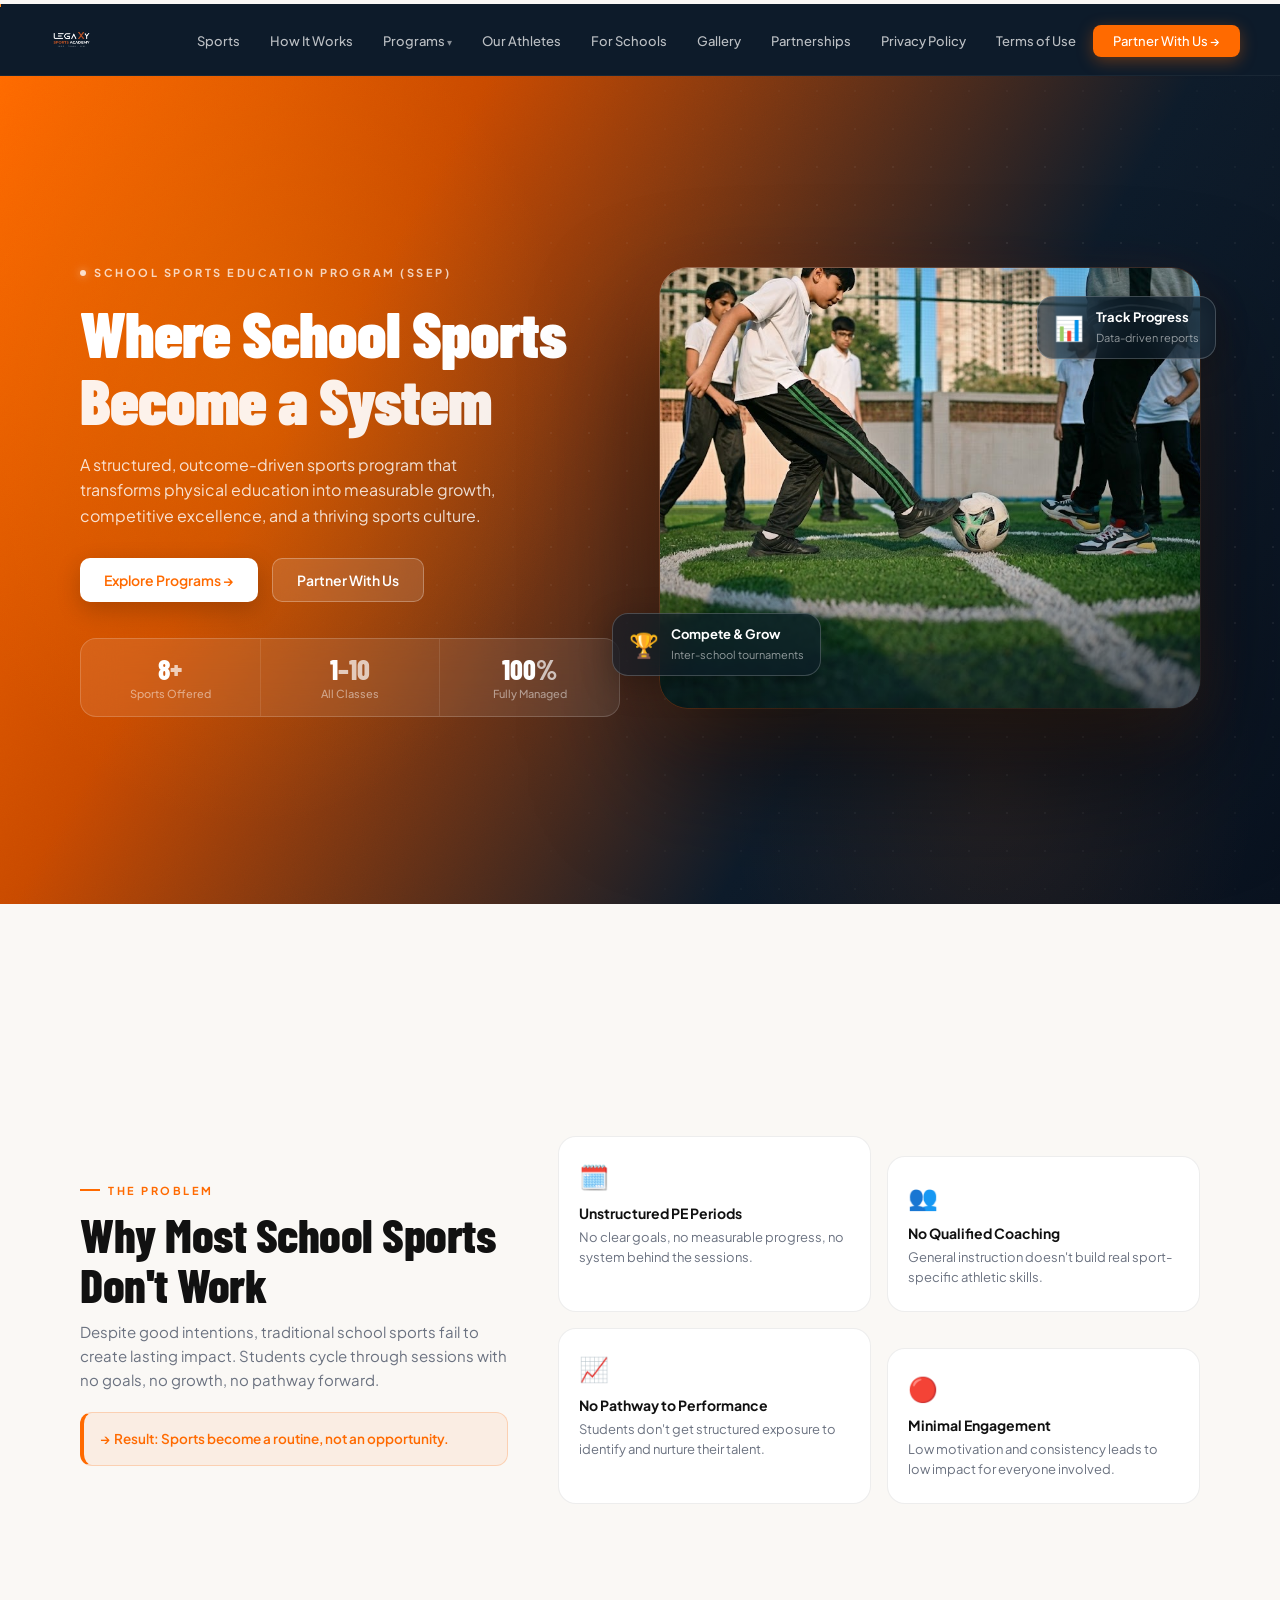
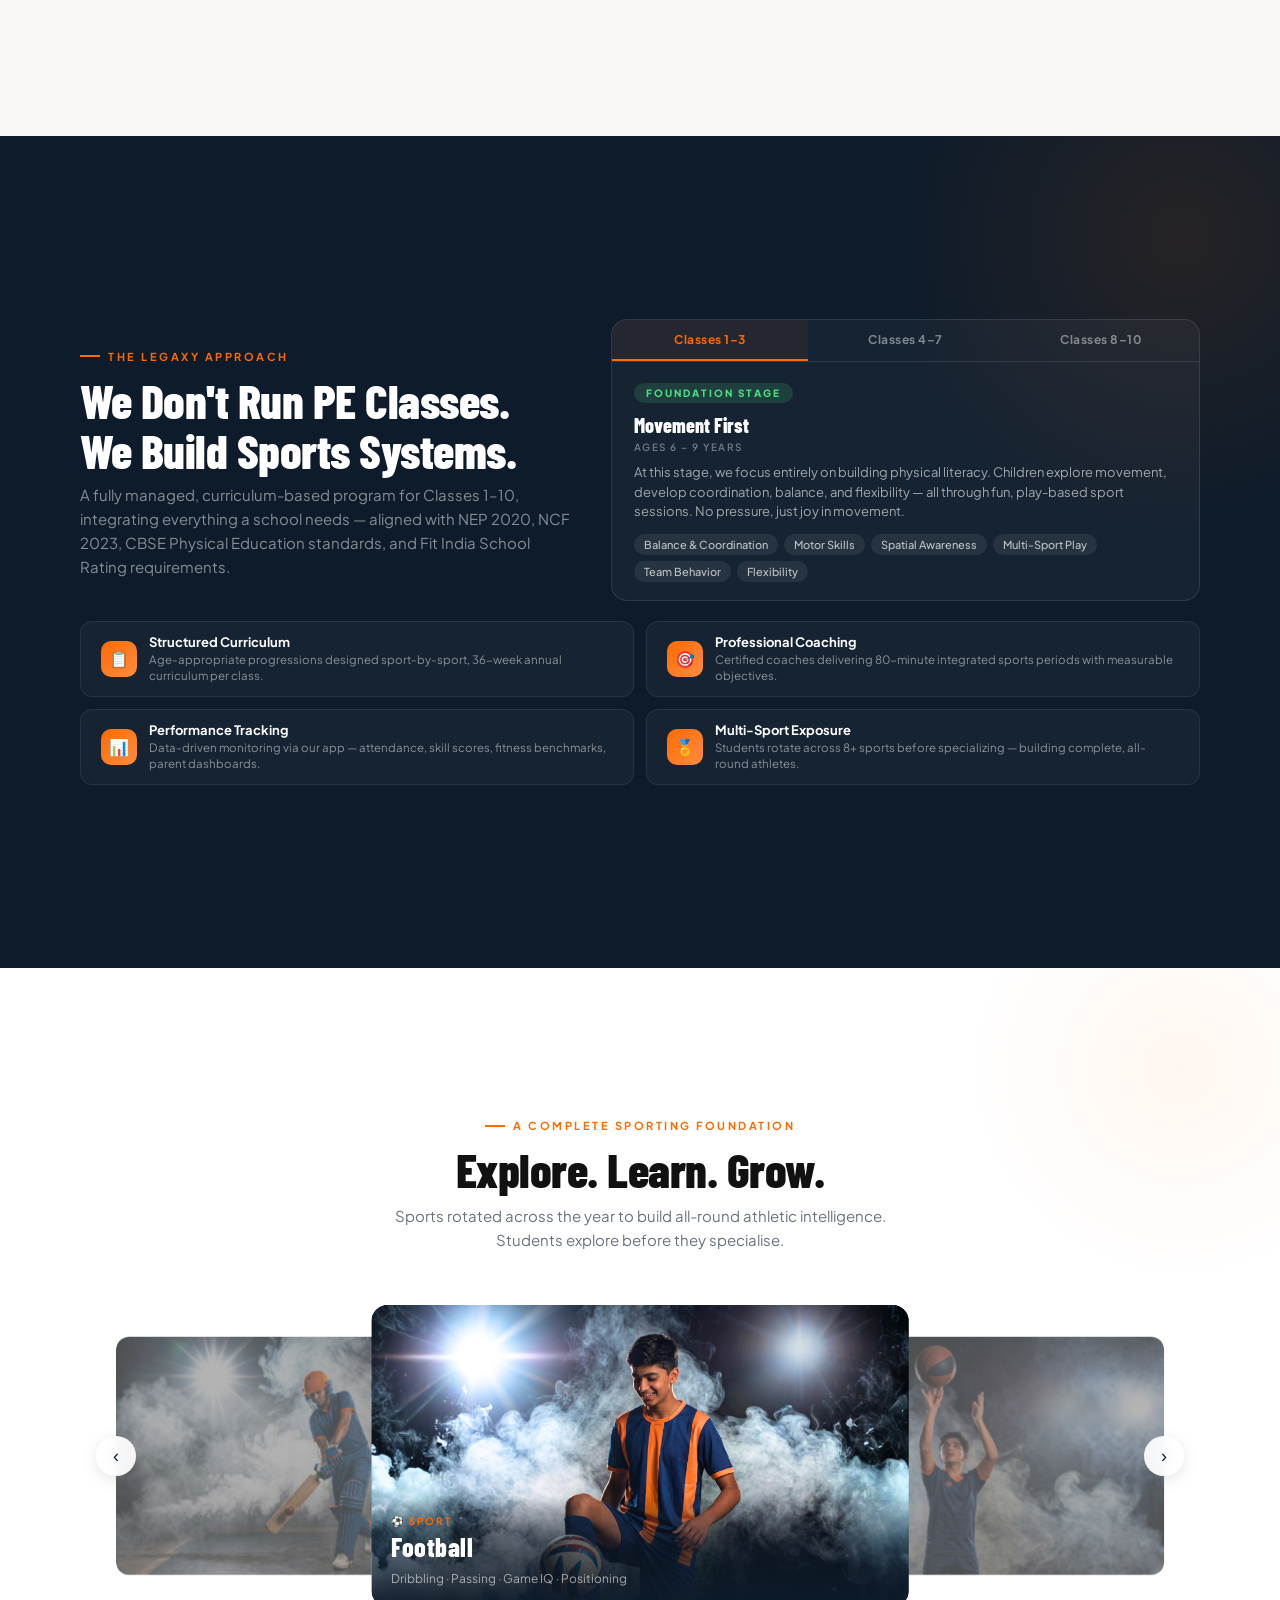
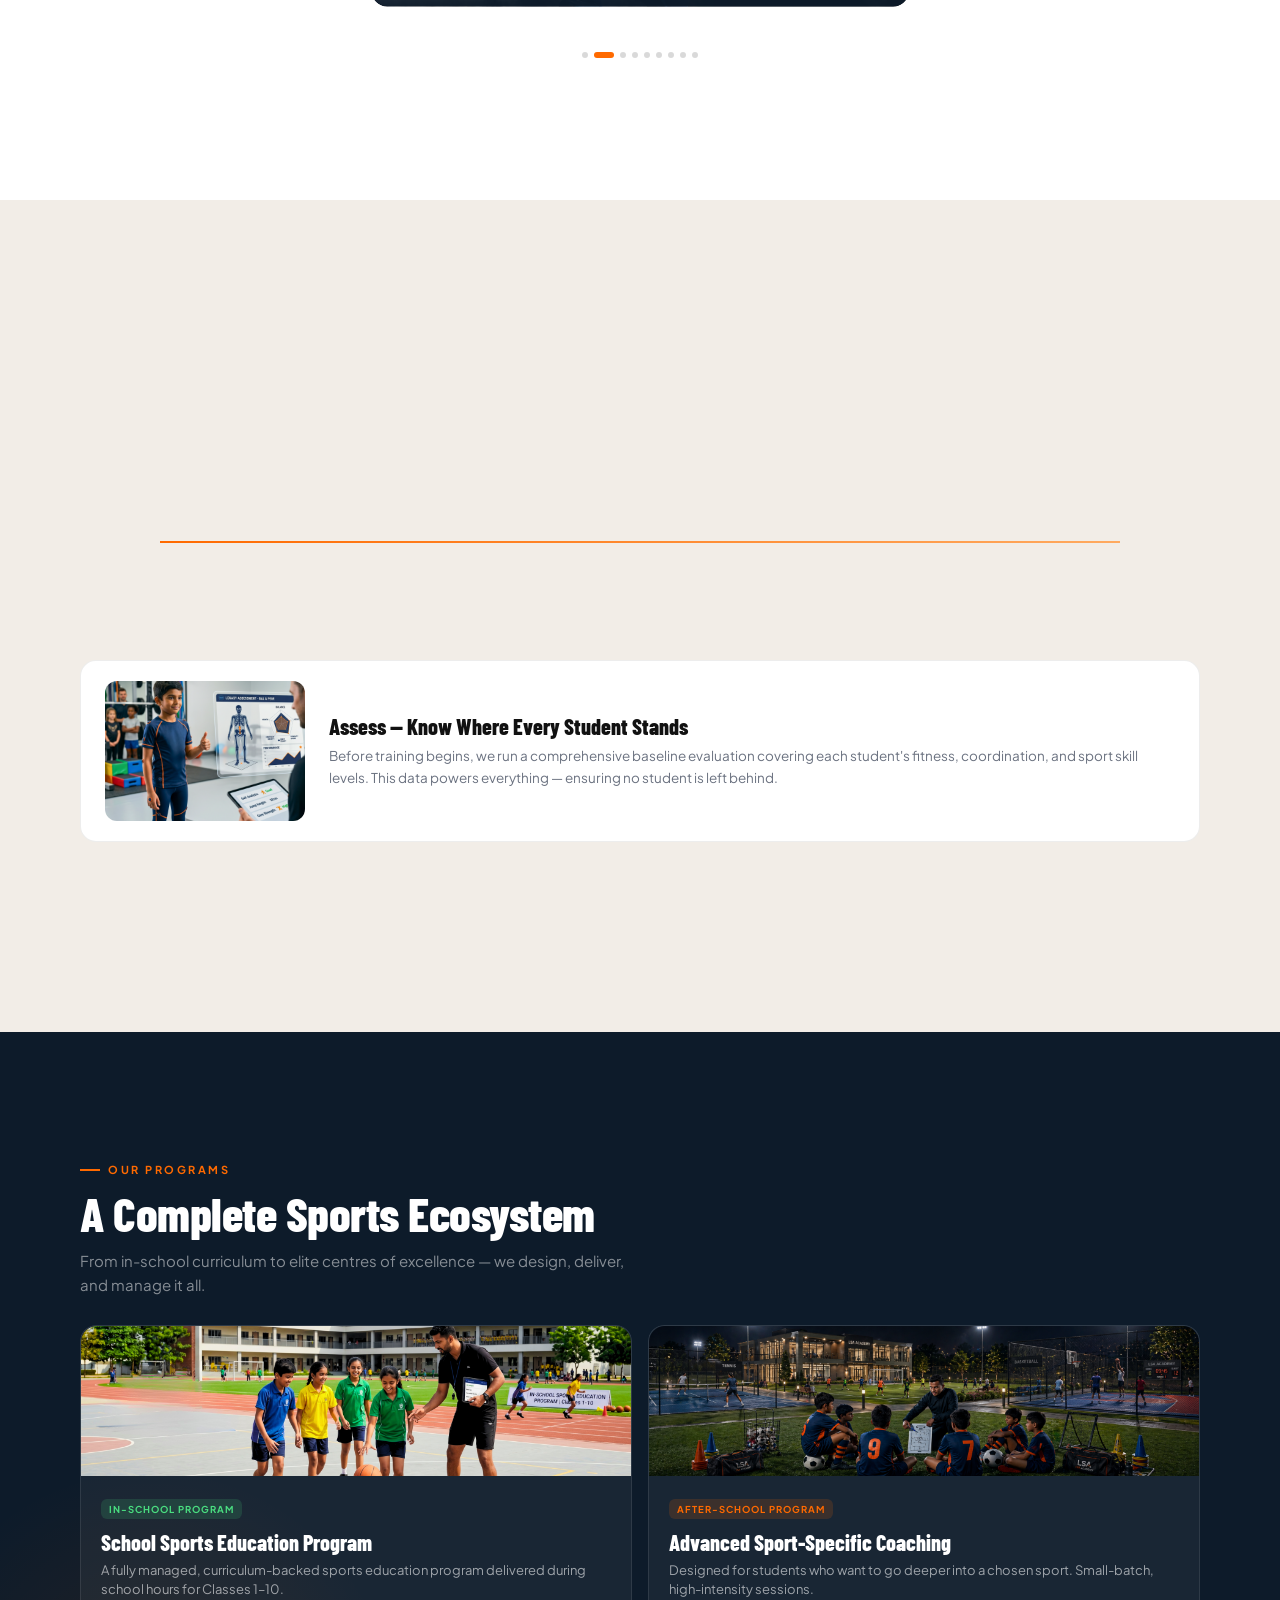
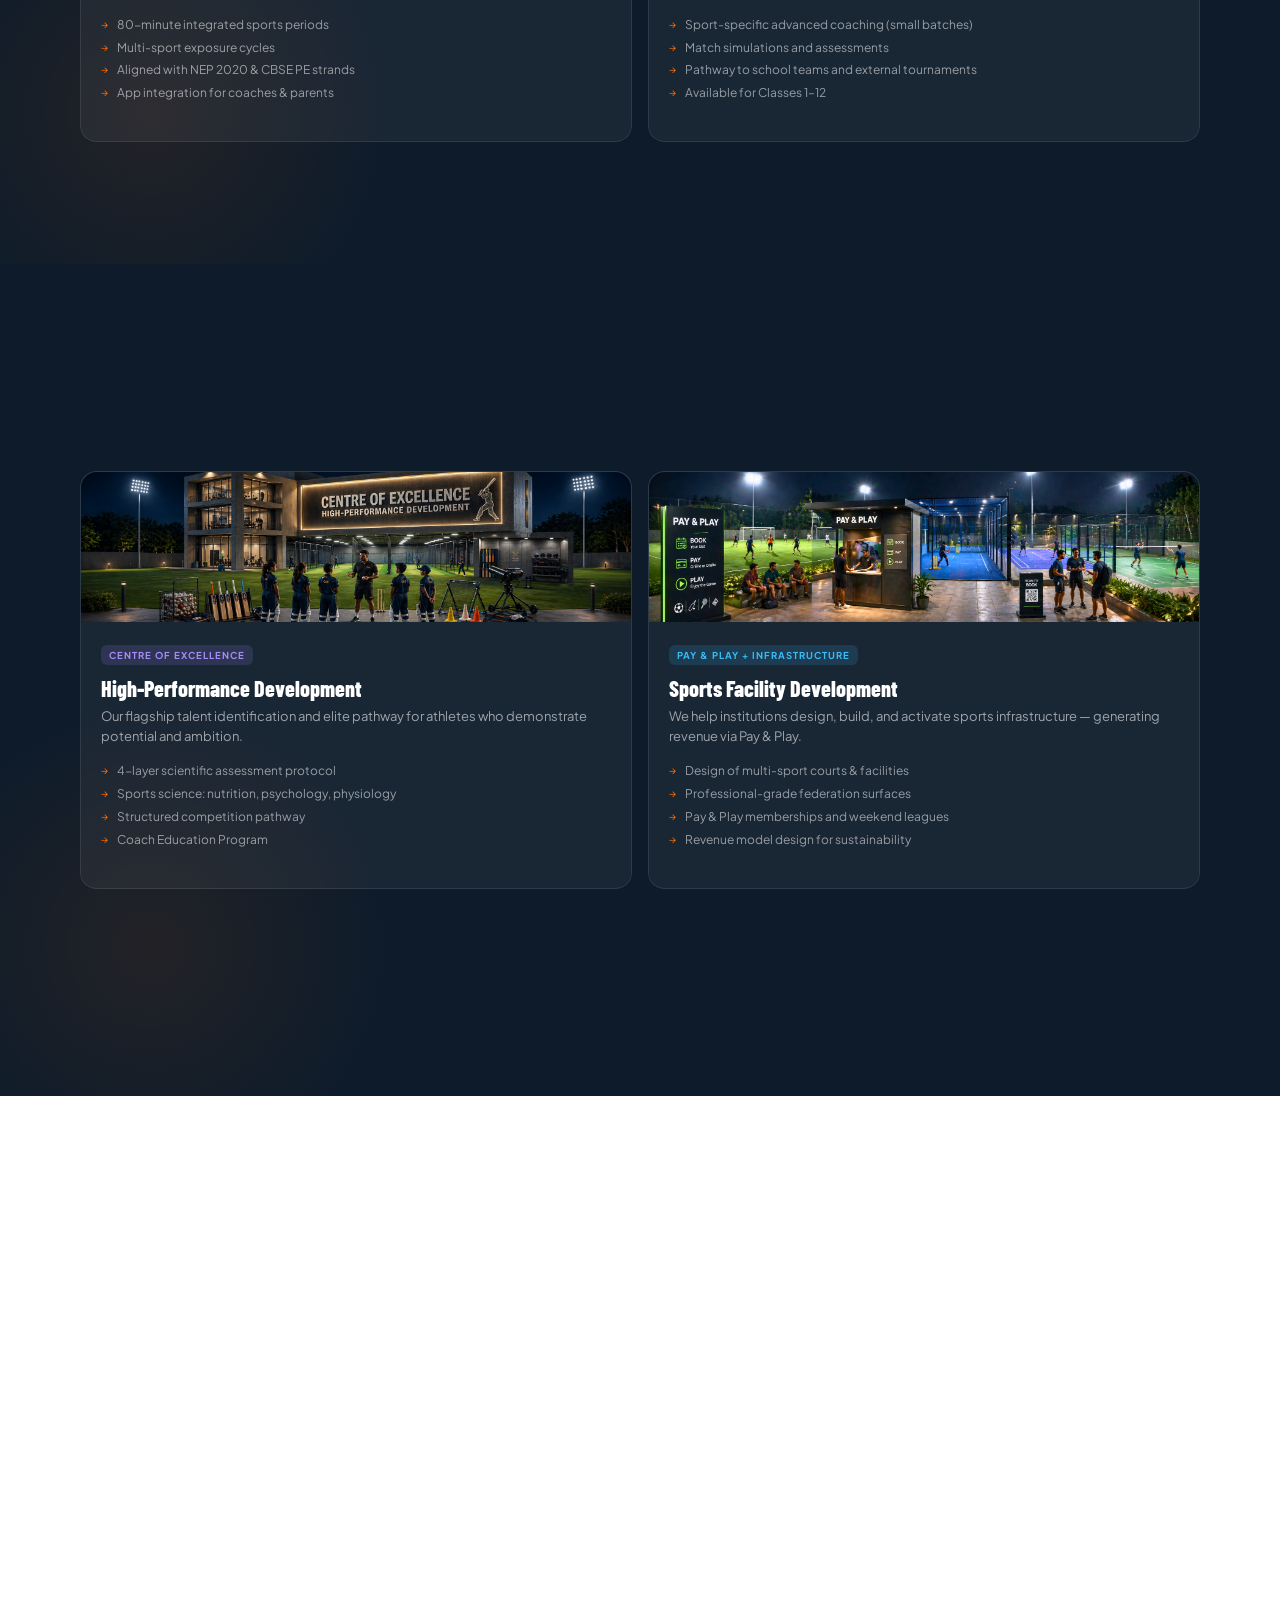
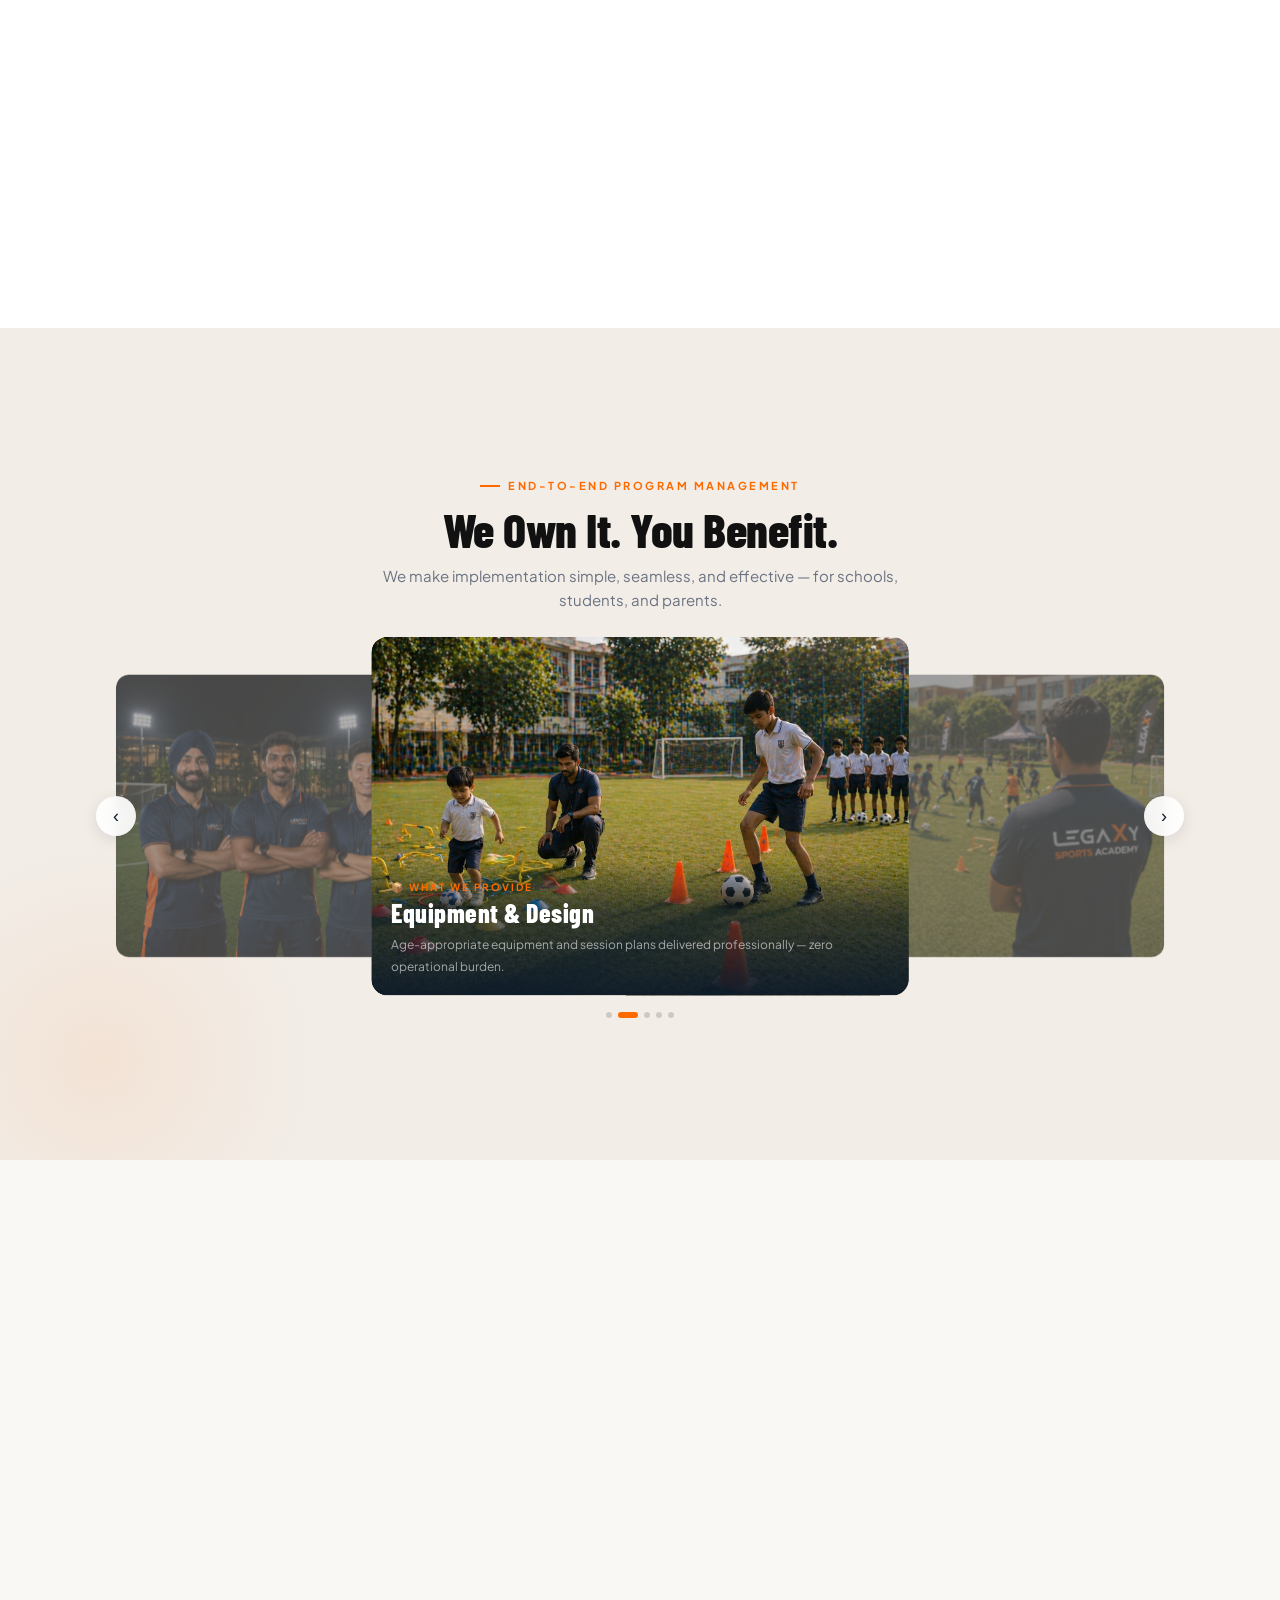
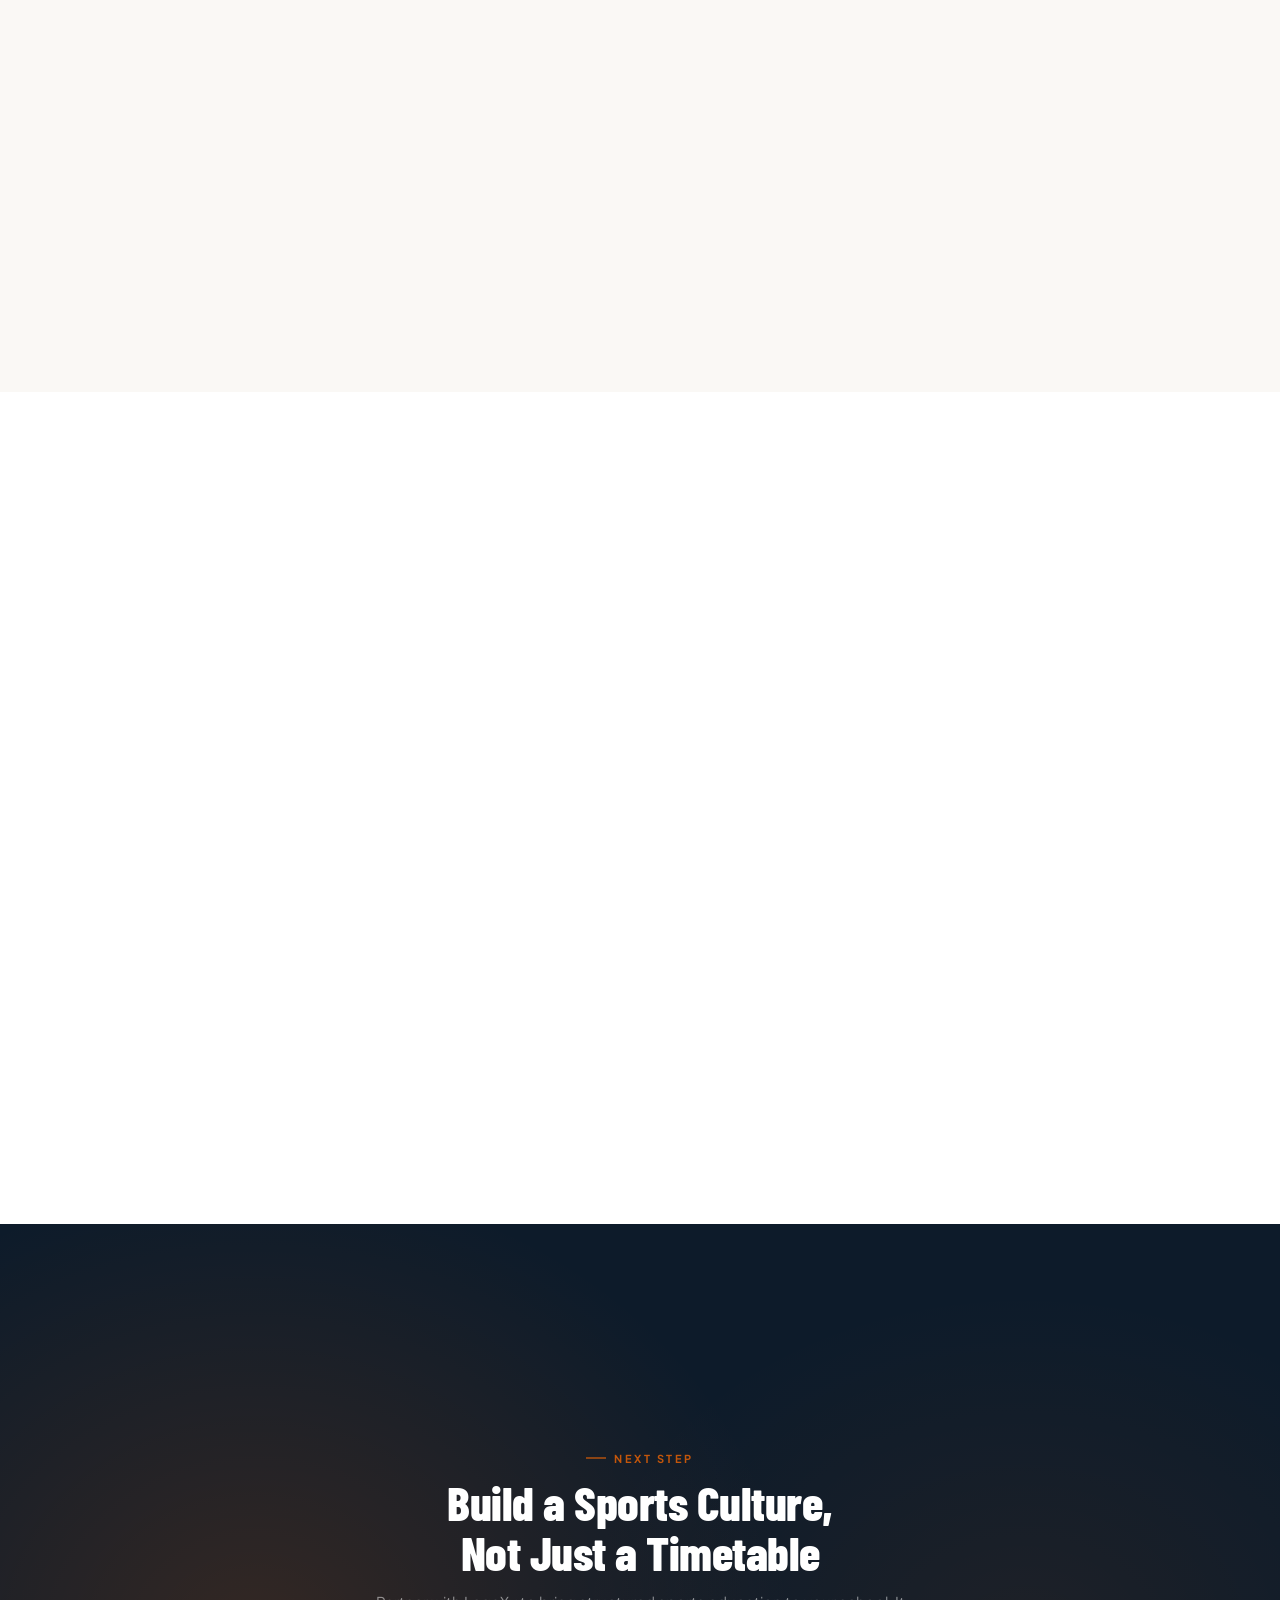
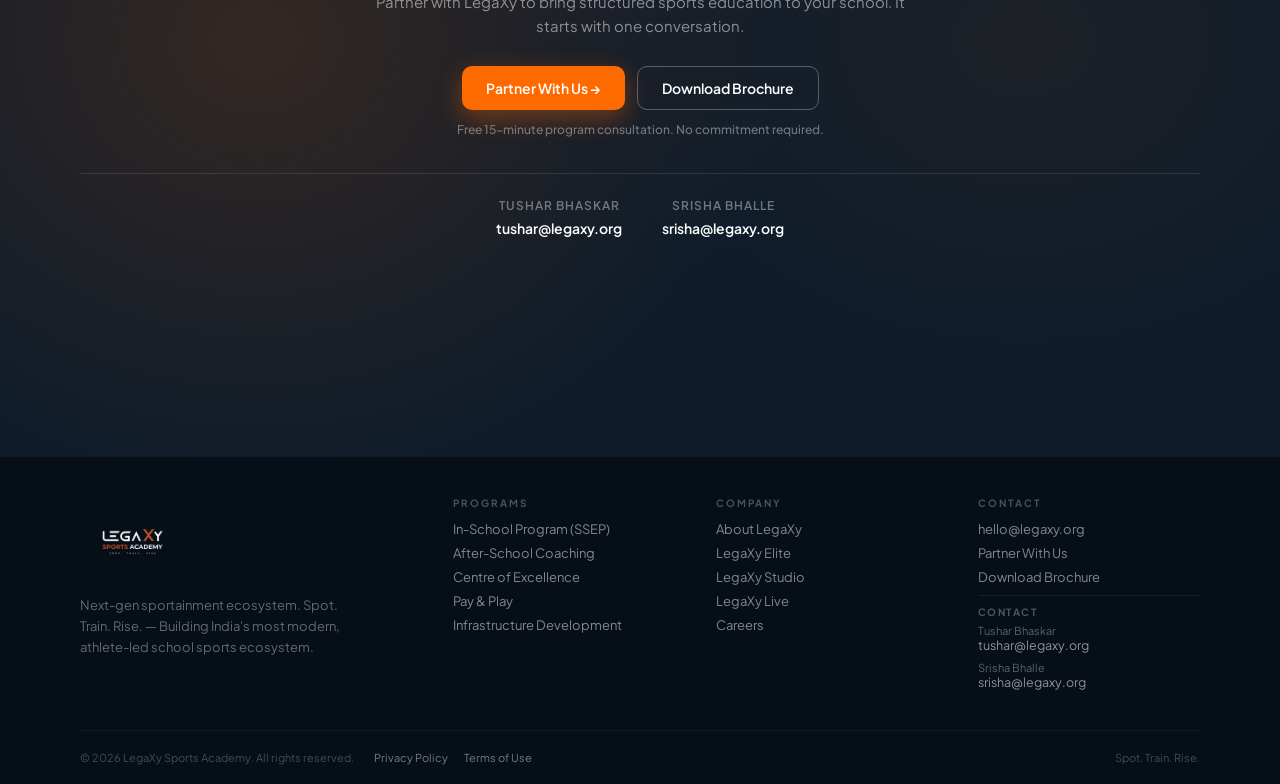
==== index.html @ eb46adaa "Add Privacy Policy and Terms of Use to navigation" ====
<!DOCTYPE html>
<html lang="en">
<head>
<meta charset="UTF-8">
<meta name="viewport" content="width=device-width, initial-scale=1.0">
<title>LegaXy Sports Academy — Spot. Train. Rise.</title>
<link rel="preconnect" href="https://fonts.googleapis.com">
<link href="https://fonts.googleapis.com/css2?family=Barlow+Condensed:wght@600;700;800;900&family=Plus+Jakarta+Sans:wght@300;400;500;600;700&display=swap" rel="stylesheet">
<style>
:root {
--orange:#ff6a00; --navy:#0d1b2a; --cream:#faf8f5; --warm:#f2ede7;
--text:#111; --muted:#6b7280; --border:rgba(0,0,0,0.07);
--fd:'Barlow Condensed',sans-serif; --fb:'Plus Jakarta Sans',sans-serif;
}
*,*::before,*::after{margin:0;padding:0;box-sizing:border-box;}

/* ══════════ GLOBAL SCROLL SNAP FIX ══════════ */
html {
    scroll-behavior: smooth;
    scroll-snap-type: y mandatory; 
    scroll-padding-top: 72px;
}
body {
    font-family: var(--fb);
    background: var(--cream);
    color: var(--text);
    overflow-x: hidden;
    padding-top: 72px;
}

/* Forces ALL sections to perfectly fit inside one viewport screen */
.snap {
    scroll-snap-align: start;
    scroll-snap-stop: always;
    height: calc(100vh - 68px); 
    min-height: 600px;
    padding: 0 !important;
    display: flex;
    flex-direction: column;
    justify-content: center;
    overflow: hidden;
    position: relative;
}

/* ── SCROLL BAR ── */
#scrollBar{position:fixed;top:0;left:0;height:3px;width:0%;background:linear-gradient(90deg,var(--orange),#ffb347);z-index:9999;pointer-events:none;}

/* ══════════ NAVBAR ══════════ */
.navbar{position:fixed;top:0;left:0;right:0;z-index:1000;height:72px;padding:0 40px;display:flex;align-items:center;background:var(--navy);border-bottom:1px solid rgba(255,255,255,0.05);transition:box-shadow 0.4s;}
.navbar.scrolled{box-shadow: 0 4px 20px rgba(0,0,0,0.4);}
.nav-inner{max-width:1200px;margin:0 auto;width:100%;display:flex;align-items:center;justify-content:space-between;}
.nav-logo{text-decoration:none;display:flex;align-items:center;}
.nav-logo img{height:54px;width:auto;object-fit:contain;display:block;}
.nav-links{display:flex;align-items:center;gap:4px;list-style:none;}
.nav-links a{color:rgba(255,255,255,0.72);text-decoration:none;font-size:13px;font-weight:500;padding:7px 13px;border-radius:8px;transition:all 0.2s;}
.nav-links a:hover{color:white;background:rgba(255,255,255,0.09);}
.nav-links .nav-cta{background:var(--orange);color:white!important;padding:8px 20px!important;box-shadow:0 4px 16px rgba(255,106,0,0.35);}
.nav-links .nav-cta:hover{background:#ff7d1a;transform:translateY(-1px);}

/* App Drawer Menu Button */
.menu-toggle { display: none; background: none; border: none; color: white; font-size: 28px; cursor: pointer; padding: 5px; }

/* Mobile Menu Overlay */
.mobile-menu { position: fixed; top: 0; right: -100%; width: 100%; height: 100vh; background: rgba(13,27,42,0.98); backdrop-filter: blur(10px); -webkit-backdrop-filter: blur(10px); z-index: 2000; display: flex; flex-direction: column; align-items: center; justify-content: center; transition: right 0.4s cubic-bezier(0.4, 0, 0.2, 1); }
.mobile-menu.open { right: 0; }
.menu-close { position: absolute; top: 20px; right: 24px; background: none; border: none; color: white; font-size: 32px; cursor: pointer; padding: 10px; }
.mobile-nav-links { list-style: none; text-align: center; display: flex; flex-direction: column; gap: 24px; }
.mobile-nav-links a { color: white; font-size: 22px; text-decoration: none; font-family: var(--fd); letter-spacing: 1.5px; text-transform: uppercase; transition: color 0.2s;}
.mobile-nav-links a:hover { color: var(--orange); }
.mobile-nav-links .nav-cta { color: var(--orange); font-weight: 800; margin-top: 10px; display: inline-block; }

/* ══════════ SHARED GLASS TEXTURE FOR BLUE SECTIONS ══════════ */
.glass-overlay {
    position: absolute;
    inset: 0;
    z-index: 1; /* Sets the texture right behind the container content */
    pointer-events: none;
    background-image: url('Texturelabs_Glass_154XL.jpg');
    background-size: cover;
    background-position: center;
    mix-blend-mode: overlay; /* Blends perfectly with dark navy and gradients */
    opacity: 0.35;
}

/* ══════════ HERO ══════════ */
.hero{background:linear-gradient(120deg,#ff6a00 0%,#c94a00 28%,#0d1b2a 68%,#08111e 100%);color:white;display:flex;align-items:center;position:relative;overflow:hidden;}

/* Original Noise Filter */
.hero::before{content:'';position:absolute;inset:0;z-index:0;pointer-events:none;background-image:url("data:image/svg+xml,%3Csvg xmlns='http://www.w3.org/2000/svg' width='300' height='300'%3E%3Cfilter id='n'%3E%3CfeTurbulence type='fractalNoise' baseFrequency='0.9' numOctaves='4' stitchTiles='stitch'/%3E%3C/filter%3E%3Crect width='300' height='300' filter='url(%23n)' opacity='1'/%3E%3C/svg%3E");opacity:0.055;mix-blend-mode:overlay;}

.hero-orb1{position:absolute;top:-15%;left:-8%;width:55%;height:110%;background:radial-gradient(ellipse,rgba(255,140,0,0.25) 0%,transparent 65%);z-index:0;pointer-events:none;}
.hero-orb2{position:absolute;bottom:-30%;right:0;width:45%;height:90%;background:radial-gradient(ellipse,rgba(255,106,0,0.1) 0%,transparent 65%);z-index:0;pointer-events:none;}
.hero-dots{position:absolute;inset:0;z-index:0;pointer-events:none;background-image:radial-gradient(rgba(255,255,255,0.13) 1px,transparent 1px);background-size:38px 38px;mask-image:radial-gradient(ellipse 70% 80% at 75% 50%,black 0%,transparent 80%);-webkit-mask-image:radial-gradient(ellipse 70% 80% at 75% 50%,black 0%,transparent 80%);}
.hero .container{position:relative;z-index:2;max-width:1200px;margin:0 auto;width:100%;padding:0 40px;display:flex;align-items:center;justify-content:space-between;gap:40px;}
.hero-left{flex:1;max-width:540px;}
.hero-eyebrow{display:inline-flex;align-items:center;gap:8px;font-size:11px;font-weight:700;letter-spacing:2.5px;text-transform:uppercase;color:rgba(255,255,255,0.75);margin-bottom:20px;}
.hero-eyebrow .dot{width:6px;height:6px;border-radius:50%;background:rgba(255,255,255,0.8);box-shadow:0 0 8px rgba(255,255,255,0.5);flex-shrink:0;}
.hero h1{font-family:var(--fd);font-size:clamp(44px,5vw,64px);font-weight:900;line-height:1.05;letter-spacing:-1px;margin-bottom:18px;}
.hero h1 em{color:rgba(255,255,255,0.92);font-style:normal;display:block;}
.hero-sub{font-size:16px;color:rgba(255,255,255,0.82);line-height:1.6;max-width:460px;margin-bottom:30px;}
.hero-buttons{display:flex;gap:14px;flex-wrap:wrap;margin-bottom:36px;}
.btn{display:inline-flex;align-items:center;gap:8px;padding:12px 24px;border-radius:10px;font-size:14px;font-weight:600;cursor:pointer;border:none;transition:all 0.25s ease;text-decoration:none;font-family:var(--fb);position:relative;overflow:hidden;}
.btn::after{content:'';position:absolute;inset:0;background:linear-gradient(120deg,transparent,rgba(255,255,255,0.2),transparent);transform:translateX(-100%);transition:0.55s;}
.btn:hover::after{transform:translateX(100%);}
.btn-primary{background:white;color:var(--orange);box-shadow:0 8px 24px rgba(0,0,0,0.2);}
.btn-primary:hover{transform:translateY(-2px);box-shadow:0 14px 36px rgba(0,0,0,0.3);}
.btn-glass{background:rgba(255,255,255,0.12);color:white;border:1px solid rgba(255,255,255,0.28);backdrop-filter:blur(12px);}
.btn-glass:hover{background:rgba(255,255,255,0.2);transform:translateY(-2px);}
.btn-orange{background:var(--orange);color:white;box-shadow:0 8px 24px rgba(255,106,0,0.38);}
.btn-orange:hover{background:#ff7a1a;transform:translateY(-2px);box-shadow:0 14px 36px rgba(255,106,0,0.48);}
.btn-outline-w{background:transparent;color:white;border:1.5px solid rgba(255,255,255,0.28);}
.btn-outline-w:hover{background:rgba(255,255,255,0.09);transform:translateY(-2px);}
.hero-stats{display:flex;background:rgba(255,255,255,0.09);backdrop-filter:blur(18px);-webkit-backdrop-filter:blur(18px);border:1px solid rgba(255,255,255,0.18);border-radius:16px;overflow:hidden;}
.hero-stat{flex:1;padding:16px 18px;text-align:center;border-right:1px solid rgba(255,255,255,0.1);}
.hero-stat:last-child{border-right:none;}
.hero-stat-num{font-family:var(--fd);font-size:28px;font-weight:800;color:white;line-height:1;}
.hero-stat-num .acc{color:rgba(255,255,255,0.7);}
.hero-stat-label{font-size:11px;color:rgba(255,255,255,0.48);font-weight:500;margin-top:4px;}
.hero-right{flex:1;display:flex;justify-content:flex-end;position:relative;}
.hero-img-wrap{position:relative;width:100%;max-width:540px;}
.hero-img-wrap img{width:100%;height:440px;object-fit:cover;border-radius:28px;display:block;position:relative;z-index:1;box-shadow:0 60px 120px rgba(0,0,0,0.55),0 20px 60px rgba(255,106,0,0.15);}
.hero-img-wrap::before{content:'';position:absolute;inset:-1px;border-radius:29px;z-index:2;pointer-events:none;background:linear-gradient(140deg,rgba(255,255,255,0.28) 0%,rgba(255,106,0,0.15) 50%,rgba(255,255,255,0.05) 100%);-webkit-mask:linear-gradient(#fff 0 0) content-box,linear-gradient(#fff 0 0);-webkit-mask-composite:xor;mask-composite:exclude;padding:1px;}
.hero-img-glass{position:absolute;bottom:0;left:0;right:0;height:50%;z-index:2;border-radius:0 0 28px 28px;background:linear-gradient(to top,rgba(13,27,42,0.55) 0%,transparent 100%);pointer-events:none;}
.hero-badge{position:absolute;z-index:4;background:rgba(13,27,42,0.6);backdrop-filter:blur(20px);-webkit-backdrop-filter:blur(20px);border:1px solid rgba(255,255,255,0.2);border-radius:16px;padding:12px 16px;display:flex;align-items:center;gap:12px;box-shadow:0 8px 32px rgba(0,0,0,0.25);}
.hero-badge-1{bottom:32px;left:-48px;animation:hb1 4.5s ease-in-out infinite;}
.hero-badge-2{top:28px;right:-16px;animation:hb2 5s ease-in-out infinite;}
@keyframes hb1{0%,100%{transform:translateY(0)}50%{transform:translateY(-10px)}}
@keyframes hb2{0%,100%{transform:translateY(0)}50%{transform:translateY(10px)}}
.hb-icon{font-size:24px;}
.hb-text strong{display:block;color:white;font-size:13px;font-weight:700;}
.hb-text span{color:rgba(255,255,255,0.55);font-size:11px;}

/* ══════════ SHARED ══════════ */
.container{max-width:1200px;margin:0 auto;padding:0 40px;width:100%;position:relative;z-index:2;} /* Updated globally */
.section-tag{display:inline-flex;align-items:center;gap:8px;font-size:11px;font-weight:700;letter-spacing:2.5px;text-transform:uppercase;color:var(--orange);margin-bottom:12px;}
.tag-line{width:20px;height:2px;background:var(--orange);display:inline-block;}
.section-h2{font-family:var(--fd);font-size:clamp(32px,4vw,48px);font-weight:800;line-height:1.05;letter-spacing:-0.5px;margin-bottom:10px;}
.section-sub{font-size:15px;color:var(--muted);line-height:1.6;max-width:560px;}
.reveal{opacity:0;transform:translateY(20px);transition:opacity 0.7s ease,transform 0.7s ease;}
.reveal.visible{opacity:1;transform:translateY(0);}
.rd1{transition-delay:0.08s}.rd2{transition-delay:0.16s}.rd3{transition-delay:0.24s}.rd4{transition-delay:0.32s}

/* Mobile Visibility Utilities */
.hide-on-desktop { display: none !important; }
.hide-on-mobile { display: flex; }

/* ══════════ PROBLEM SECTION ══════════ */
.problem-section{background:var(--cream);}
.problem-layout{display:grid;grid-template-columns:1fr 1.5fr;gap:50px;align-items:center;}
.result-callout{display:flex;align-items:flex-start;gap:12px;padding:16px;background:rgba(255,106,0,0.07);border:1px solid rgba(255,106,0,0.22);border-left:4px solid var(--orange);border-radius:12px;margin-top:20px;}
.result-callout p{font-size:13.5px;color:var(--orange);font-weight:600;line-height:1.5;}
.problem-cards{display:grid;grid-template-columns:1fr 1fr;gap:16px;}
.p-card{background:white;border-radius:18px;padding:24px 20px;border:1px solid var(--border);transition:all 0.3s ease;position:relative;overflow:hidden;cursor:default;}
.p-card::before{content:'';position:absolute;top:0;left:0;right:0;height:3px;background:linear-gradient(90deg,var(--orange),#ffaa60);transform:scaleX(0);transform-origin:left;transition:transform 0.35s;}
.p-card:hover{transform:translateY(-5px);box-shadow:0 16px 40px rgba(0,0,0,0.08);border-color:transparent;}
.p-card:hover::before{transform:scaleX(1);}
.p-card.offset{margin-top:20px;}
.p-card-icon{font-size:24px;margin-bottom:12px;display:block;}
.p-card h4{font-size:14px;font-weight:700;color:var(--text);margin-bottom:6px;}
.p-card p{font-size:13px;color:var(--muted);line-height:1.5;}

/* ══════════ APPROACH CSS ══════════ */
.approach-section{background:var(--navy);}
.approach-section::before{content:'';position:absolute;top:-200px;right:-200px;width:600px;height:600px;background:radial-gradient(circle,rgba(255,106,0,0.1) 0%,transparent 70%);pointer-events:none; z-index:0;}
.approach-layout{display:grid;grid-template-columns:1fr 1.2fr;gap:40px;align-items:center;margin-top:0;}
.approach-features{display:grid;grid-template-columns:1fr 1fr;gap:12px;margin-top:20px;}
.a-feat{display:flex;align-items:center;gap:12px;padding:12px 20px;border-radius:12px;background:rgba(255,255,255,0.04);border:1px solid rgba(255,255,255,0.07);transition:all 0.3s;cursor:pointer;}
.a-feat:hover,.a-feat.active{background:rgba(255,255,255,0.09);border-color:rgba(255,106,0,0.3);transform:translateX(5px);}
.a-feat-icon{width:36px;height:36px;flex-shrink:0;background:linear-gradient(135deg,var(--orange),#ff8c42);border-radius:10px;display:flex;align-items:center;justify-content:center;font-size:16px;}
.a-feat-text h4{font-size:13px;font-weight:700;color:white;margin-bottom:2px;}
.a-feat-text p{font-size:11.5px;color:rgba(255,255,255,0.5);line-height:1.4;margin:0;}
.curriculum-panel{background:rgba(255,255,255,0.04);border:1px solid rgba(255,255,255,0.1);border-radius:16px;overflow:hidden;}
.curr-tabs{display:flex;border-bottom:1px solid rgba(255,255,255,0.1);}
.curr-tab{flex:1;padding:12px 8px;text-align:center;font-size:12px;font-weight:700;color:rgba(255,255,255,0.45);cursor:pointer;transition:all 0.25s;border-bottom:2px solid transparent;letter-spacing:0.5px;}
.curr-tab.active{color:var(--orange);border-bottom-color:var(--orange);background:rgba(255,106,0,0.06);}
.curr-tab:hover{color:white;}
.curr-content{padding:18px 22px;display:none;}
.curr-content.active{display:block;animation:fadeSlide 0.4s ease;}
.curr-badge{display:inline-block;font-size:10px;font-weight:800;letter-spacing:2px;text-transform:uppercase;padding:4px 12px;border-radius:100px;margin-bottom:10px;}
.foundation-badge{background:rgba(74,222,128,0.15);color:#4ade80;}
.development-badge{background:rgba(255,106,0,0.15);color:var(--orange);}
.performance-badge{background:rgba(167,139,250,0.15);color:#a78bfa;}
.curr-content h4{font-family:var(--fd);font-size:20px;font-weight:800;color:white;margin-bottom:4px;}
.curr-content .curr-classes{font-size:10px;color:rgba(255,255,255,0.4);font-weight:600;letter-spacing:1.5px;text-transform:uppercase;display:block;margin-bottom:10px;}
.curr-content p{font-size:13px;color:rgba(255,255,255,0.6);line-height:1.5;margin-bottom:12px;}
.curr-skills{display:flex;flex-wrap:wrap;gap:6px;}
.curr-skill{font-size:11px;padding:4px 10px;background:rgba(255,255,255,0.07);border-radius:100px;color:rgba(255,255,255,0.7);font-weight:500;}

/* ══════════ SPORTS COVERFLOW ══════════ */
.cf-section{background:white; position:relative; overflow:hidden; z-index:1;}
.cf-section::before{content:''; position:absolute; top:-150px; right:-150px; width:500px; height:500px; background:radial-gradient(circle, rgba(255,106,0,0.06) 0%, transparent 60%); z-index:-1; pointer-events:none;}
.cf-section.alt-bg::before{top:auto; bottom:-150px; left:-150px; right:auto; background:radial-gradient(circle, rgba(255,106,0,0.08) 0%, transparent 60%);}

.cf-section.alt-bg{background:var(--warm);}
.cf-header{text-align:center;margin-bottom:24px;}
.cf-header .section-tag{justify-content:center;}
.cf-header .section-sub{margin:0 auto;text-align:center;}
.cf-outer{position:relative;}
.cf-wrap{position:relative;width:100%;height:360px;overflow:hidden;}
.cf-track{position:relative;width:100%;height:100%;}

/* SPORTS & SCHOOLS CAROUSEL (Clipped Corners) */
.cf-item {
    position:absolute;top:50%;left:50%;width:48%;max-width:540px;
    box-shadow:0 20px 50px rgba(0,0,0,0.15);
    transition:transform 0.5s cubic-bezier(.4,0,.2,1),opacity 0.5s ease,filter 0.5s ease;
    cursor:pointer;will-change:transform; 
    border-radius: 16px !important; 
    overflow: hidden !important;
    -webkit-border-radius: 16px !important;
    -webkit-mask-image: -webkit-radial-gradient(white, black); 
    isolation: isolate;
    transform: translateZ(0); 
    clip-path: inset(0px round 16px); 
}
.cf-item img {
    width:100%;height:100%;object-fit:cover;display:block;
    transition:transform 0.5s ease;pointer-events:none; 
    border-radius: 16px !important;
}

.cf-item.is-active img{transform:scale(1.04);}
.cf-item:hover img{transform:scale(1.07);}
.cf-body{position:absolute;bottom:0;left:0;right:0;padding:20px;background:linear-gradient(to top,rgba(13,27,42,0.97) 0%,rgba(13,27,42,0.6) 60%,transparent 100%);transition:opacity 0.4s; border-radius:0 0 16px 16px;}
.cf-tag{font-size:10px;font-weight:700;letter-spacing:2px;text-transform:uppercase;color:var(--orange);display:block;margin-bottom:4px;}
.cf-title{font-family:var(--fd);font-size:26px;font-weight:800;color:white;letter-spacing:0.5px;display:block;margin-bottom:4px;}
.cf-sub{font-size:12px;color:rgba(255,255,255,0.6);line-height:1.4;}
.cf-item[data-pos="-2"]{transform:translate(-170%,-50%) scale(0.6);opacity:0;pointer-events:none;filter:brightness(0.4);}
.cf-item[data-pos="-1"]{transform:translate(-108%,-50%) scale(0.79);opacity:0.7;filter:brightness(0.58);z-index:5;}
.cf-item[data-pos="0"]{transform:translate(-50%,-50%) scale(1);opacity:1;filter:none;z-index:10;}
.cf-item[data-pos="1"]{transform:translate(8%,-50%) scale(0.79);opacity:0.7;filter:brightness(0.58);z-index:5;}
.cf-item[data-pos="2"]{transform:translate(70%,-50%) scale(0.6);opacity:0;pointer-events:none;filter:brightness(0.4);}
.cf-item[data-pos="-1"] .cf-body,.cf-item[data-pos="1"] .cf-body{opacity:0;}
.cf-item[data-pos="0"] .cf-body{opacity:1;}
.cf-nav{position:absolute;top:50%;transform:translateY(-50%);z-index:20;width:40px;height:40px;border-radius:50%;border:none;cursor:pointer;background:rgba(255,255,255,0.92);backdrop-filter:blur(10px);box-shadow:0 4px 16px rgba(0,0,0,0.1);font-size:18px;color:var(--navy);transition:all 0.25s;display:flex;align-items:center;justify-content:center;}
.cf-nav:hover{background:white;transform:translateY(-50%) scale(1.08);box-shadow:0 8px 20px rgba(0,0,0,0.15);}
.cf-nav:active{transform:translateY(-50%) scale(0.96);}
.cf-prev{left:16px;}
.cf-next{right:16px;}
.cf-dots{display:flex;justify-content:center;gap:6px;margin-top:16px;}
.cf-dot{width:6px;height:6px;border-radius:50%;background:rgba(0,0,0,0.15);cursor:pointer;transition:all 0.3s;border:none;padding:0;}
.cf-dot.active{background:var(--orange);width:20px;border-radius:4px;}

/* ══════════ PROCESS ══════════ */
.process-section{background:var(--warm);}
.proc-header{display:grid;grid-template-columns:1fr 1fr;gap:30px;align-items:end;margin-bottom:28px;}
.proc-timeline{display:grid;grid-template-columns:repeat(4,1fr);gap:0;position:relative;}
.proc-timeline::before{content:'';position:absolute;top:28px;left:80px;right:80px;height:2px;background:linear-gradient(90deg,var(--orange),#ffaa60);z-index:0;}
.proc-step{position:relative;z-index:1;text-align:center;padding:0 10px;cursor:pointer;}
.proc-num{width:56px;height:56px;border-radius:50%;background:white;border:3px solid var(--orange);margin:0 auto 10px;display:flex;align-items:center;justify-content:center;flex-direction:column;box-shadow:0 4px 16px rgba(255,106,0,0.15);transition:all 0.3s;}
.proc-step.active .proc-num,.proc-step:hover .proc-num{background:var(--orange);transform:scale(1.1);box-shadow:0 8px 24px rgba(255,106,0,0.3);}
.n-label{font-family:var(--fd);font-size:10px;font-weight:800;color:var(--orange);letter-spacing:1px;line-height:1;transition:color 0.3s;}
.proc-step.active .n-label,.proc-step:hover .n-label{color:white;}
.n-icon{font-size:18px;line-height:1;}
.proc-step h3{font-family:var(--fd);font-size:18px;font-weight:800;margin-bottom:4px;color:var(--text);}
.proc-step p{font-size:12.5px;color:var(--muted);line-height:1.4;max-width:160px;margin:0 auto;}
.proc-detail{margin-top:20px;padding:20px 24px;background:white;border-radius:16px;border:1px solid var(--border);display:none;animation:fadeSlide 0.4s ease;}
.proc-detail.show{display:flex;align-items:center;gap:24px;}
@keyframes fadeSlide{from{opacity:0;transform:translateY(12px)}to{opacity:1;transform:translateY(0)}}
.proc-detail-img{width:200px;height:140px;border-radius:12px;object-fit:cover;flex-shrink:0;}
.proc-detail h4{font-family:var(--fd);font-size:22px;font-weight:800;margin-bottom:6px;}
.proc-detail p{font-size:13.5px;color:var(--muted);line-height:1.6;}

/* ══════════ PROGRAMS ══════════ */
.programs-section{background:var(--navy);}
.programs-section::after{content:'';position:absolute;bottom:-100px;left:-100px;width:500px;height:500px;background:radial-gradient(circle,rgba(255,106,0,0.09) 0%,transparent 70%);pointer-events:none; z-index:0;}
.programs-grid{display:grid;grid-template-columns:repeat(2,1fr);gap:16px;margin-top:28px;}
.prog-card{background:rgba(255,255,255,0.05);border:1px solid rgba(255,255,255,0.09);border-radius:16px;overflow:hidden;transition:all 0.3s;cursor:default;position:relative; -webkit-mask-image:-webkit-radial-gradient(white, black);}
.prog-card:hover{background:rgba(255,255,255,0.09);transform:translateY(-6px);border-color:rgba(255,255,255,0.18);}
.prog-card-img{width:100%;height:150px;object-fit:cover;display:block; border-radius:16px 16px 0 0;}
.prog-card-body{padding:20px;}
.prog-badge{display:inline-block;font-size:9.5px;font-weight:700;letter-spacing:1px;text-transform:uppercase;padding:4px 8px;border-radius:6px;margin-bottom:10px;}
.inschool-badge{background:rgba(74,222,128,0.15);color:#4ade80;}
.afterschool-badge{background:rgba(255,106,0,0.15);color:var(--orange);}
.coe-badge{background:rgba(167,139,250,0.15);color:#a78bfa;}
.infra-badge{background:rgba(56,189,248,0.15);color:#38bdf8;}
.prog-card h3{font-family:var(--fd);font-size:22px;font-weight:800;color:white;margin-bottom:6px;}
.prog-card p{font-size:13px;color:rgba(255,255,255,0.58);line-height:1.5;margin-bottom:14px;}
.prog-bullets{list-style:none;margin-bottom:16px;}
.prog-bullets li{font-size:12px;color:rgba(255,255,255,0.55);padding:3px 0 3px 16px;position:relative;line-height:1.4;}
.prog-bullets li::before{content:'→';position:absolute;left:0;color:var(--orange);font-size:10px;}
.prog-skills{display:flex;flex-wrap:wrap;gap:6px;}
.prog-skill{font-size:10.5px;padding:4px 8px;background:rgba(255,255,255,0.07);border-radius:100px;color:rgba(255,255,255,0.6);font-weight:500;}

/* ══════════ OUTCOMES ══════════ */
.outcomes-section{background:white;}
.outcomes-layout{display:grid;grid-template-columns:1fr 1.35fr;gap:50px;align-items:center;}
.outcomes-left p{font-size:15px;color:var(--muted);line-height:1.6;margin-bottom:24px;}
.out-grid{display:grid;grid-template-columns:1fr 1fr;gap:12px;}
.out-card{padding:20px;border-radius:16px;background:var(--cream);border:1px solid var(--border);transition:all 0.3s;cursor:default;}
.out-card:hover{transform:translateY(-4px);box-shadow:0 16px 36px rgba(0,0,0,0.06);border-color:rgba(255,106,0,0.2);}
.out-icon{font-size:24px;margin-bottom:10px;display:block;}
.out-card h4{font-size:14px;font-weight:700;margin-bottom:4px;color:var(--text);}
.out-card p{font-size:12.5px;color:var(--muted);line-height:1.5;}

/* ══════════ PARTNER SECTION ══════════ */
.partner-section{background:var(--cream);}
.partner-header{text-align:center;margin-bottom:32px;}
.partner-header .section-tag{justify-content:center;}
.partner-header .section-sub{margin:0 auto;text-align:center;}
.partner-grid{display:grid;grid-template-columns:repeat(4,1fr);gap:16px;}
.part-card{background:white;border-radius:16px;padding:24px 16px;border:1px solid var(--border);transition:all 0.3s;text-align:center;cursor:default;}
.part-card:hover{transform:translateY(-5px);box-shadow:0 16px 40px rgba(0,0,0,0.08);border-color:rgba(255,106,0,0.2);}
.part-icon{width:48px;height:48px;border-radius:12px;background:rgba(255,106,0,0.09);display:flex;align-items:center;justify-content:center;font-size:22px;margin:0 auto 14px;}
.part-card h4{font-size:14px;font-weight:700;color:var(--text);margin-bottom:6px;}
.part-card p{font-size:12.5px;color:var(--muted);line-height:1.5;}

/* ══════════ ATHLETES SECTION (ORIGINAL WORKING CODE) ══════════ */
.athletes-section{background:white;}
.athletes-layout{display:grid;grid-template-columns:1fr 1.1fr;gap:40px;align-items:center;}
.athletes-left .section-h2{line-height: 1.05;margin-bottom: 8px;}
.athletes-left p{font-size:15px;color:var(--muted);line-height:1.6;margin-bottom:12px;}
.athlete-carousel{position:relative;width:100%;}
.ath-track-wrap{overflow:hidden;border-radius:16px;}
.ath-track{display:flex;transition:transform 0.5s cubic-bezier(.4,0,.2,1);}

.ath-card{
    min-width:100%;position:relative;background:var(--navy);
    border-radius:16px; overflow:hidden;
}
.ath-card img{
    width:100%;height:340px;object-fit:cover;display:block;
    opacity:0.75; border-radius:16px;
}

.ath-overlay{position:absolute;bottom:0;left:0;right:0;padding:24px;background:linear-gradient(to top,rgba(13,27,42,0.97) 0%,rgba(13,27,42,0.6) 60%,transparent 100%); border-radius:0 0 16px 16px;}
.ath-sport{font-size:10px;font-weight:700;letter-spacing:2px;text-transform:uppercase;color:var(--orange);display:block;margin-bottom:6px;}
.ath-name{font-family:var(--fd);font-size:24px;font-weight:900;color:white;display:block;margin-bottom:6px;}
.ath-bio{font-size:12.5px;color:rgba(255,255,255,0.65);line-height:1.5;}
.ath-nav-wrap{display:flex;align-items:center;justify-content:space-between;margin-top:12px;}
.ath-dots{display:flex;gap:6px;}
.ath-dot{width:6px;height:6px;border-radius:50%;background:rgba(0,0,0,0.15);cursor:pointer;border:none;padding:0;transition:all 0.3s;}
.ath-dot.active{background:var(--orange);width:16px;border-radius:4px;}
.ath-btns{display:flex;gap:8px;}
.ath-btn{width:32px;height:32px;border-radius:50%;border:1.5px solid var(--border);background:white;cursor:pointer;display:flex;align-items:center;justify-content:center;font-size:14px;color:var(--navy);transition:all 0.25s;}
.ath-btn:hover{background:var(--orange);color:white;border-color:var(--orange);}

/* ══════════ CTA ══════════ */
.cta-section{background:var(--navy);text-align:center;}
.cta-section::before{content:'';position:absolute;inset:0;background:radial-gradient(ellipse 60% 80% at 20% 50%,rgba(255,106,0,0.16) 0%,transparent 70%),radial-gradient(ellipse 50% 60% at 80% 50%,rgba(255,106,0,0.07) 0%,transparent 70%);pointer-events:none; z-index:0;}
.cta-section .section-tag{justify-content:center;}
.cta-section .section-h2{color:white;max-width:700px;margin:0 auto 12px;}
.cta-section .section-sub{color:rgba(255,255,255,0.5);margin:0 auto 28px;text-align:center;}
.cta-btns{display:flex;gap:12px;justify-content:center;flex-wrap:wrap;}

/* ══════════ FOOTER ══════════ */
.footer{background:#060e18;padding:40px 0 20px;border-top:1px solid rgba(255,255,255,0.05); scroll-snap-align: none; position: relative; overflow: hidden;}
.footer-inner{display:grid;grid-template-columns:1.5fr 1fr 1fr 1fr;gap:40px;margin-bottom:32px;}
.footer-brand .footer-logo{height:90px;width:auto;object-fit:contain;display:block;margin-bottom:8px;}
.footer-brand p{font-size:13px;color:rgba(255,255,255,0.38);line-height:1.6;max-width:260px;}
.footer-col h5{font-size:10px;font-weight:700;letter-spacing:2px;text-transform:uppercase;color:rgba(255,255,255,0.28);margin-bottom:12px;}
.footer-col a{display:block;color:rgba(255,255,255,0.5);text-decoration:none;font-size:13px;margin-bottom:8px;transition:color 0.2s;}
.footer-col a:hover{color:white;}
.footer-bottom{border-top:1px solid rgba(255,255,255,0.05);padding-top:20px;display:flex;justify-content:space-between;align-items:center;}
.footer-bottom p{font-size:11px;color:rgba(255,255,255,0.25);}

/* ══════════ MOBILE & RESPONSIVE FIXES ══════════ */
@media(max-width:1024px){
  .hero .container{flex-direction:column;padding:20px;}
  .hero-right{display:none;}
  .problem-layout, .approach-layout, .programs-grid, .outcomes-layout, .athletes-layout {grid-template-columns:1fr; gap:20px;}
  .partner-grid {grid-template-columns:1fr 1fr;}
  .footer-inner{grid-template-columns:1fr 1fr;}
  .proc-timeline{grid-template-columns:1fr 1fr;gap:16px;}
  .proc-timeline::before{display:none;}
  .proc-header{grid-template-columns:1fr;}
}

@media(max-width:768px){
  /* ── Fix Initial Load / Scroll Snap ── */
  html { scroll-snap-type: y mandatory; scroll-padding-top: 60px; }
  .snap { min-height: calc(100vh - 60px); height: calc(100vh - 60px); padding: 0 !important; overflow: hidden; }

  /* ── Navbar & Container ── */
  .navbar { height: 68px; padding: 0 16px; }
  .menu-toggle { display: block; } /* Show Hamburger */
  body { padding-top: 68px; }
  .nav-logo img { height: 46px; }
  .nav-links { display: none; }
  .container { padding: 0 16px; }

  /* visibility classes */
  .hide-on-mobile { display: none !important; }
  .hide-on-desktop { display: flex !important; }

  /* ── Typography Compression ── */
  .section-h2 { font-size: 26px; margin-bottom: 8px; line-height: 1.1; }
  .section-sub { font-size: 13px; margin-bottom: 12px; line-height: 1.4; }
  .section-tag { margin-bottom: 8px; }

  /* ════════ HERO (Reordered via Flexbox) ════════ */
  .hero .container { display: flex; flex-direction: column; justify-content: center; text-align: center; gap: 12px; height: 100%; }
  .hero-left { display: contents; } 
  .hero-right { display: flex !important; order: 2; width: 100%; justify-content: center; align-items: center; margin: 0; }
  
  .hero-eyebrow { order: 1; justify-content: center; margin-bottom: 0; }
  .hero-eyebrow .dot { display: none !important; } 
  
  .hero-img-wrap { max-width: 100%; width: 100%; display: flex; justify-content: center; }
  .hero-img-wrap img { height: 240px; width: 100%; object-fit: cover; object-position: center top; border-radius: 16px; margin: 0 auto; }
  
  .hero h1 { order: 3; font-size: 32px; margin-bottom: 8px; margin-top: 8px; }
  .hero-sub { order: 4; font-size: 13px; margin: 0 auto 12px; max-width: 100%; }
  .hero-buttons { order: 5; justify-content: center; margin-bottom: 16px; gap: 8px; }
  .hero-stats { order: 6; margin: 0 auto; width: 100%; display: flex; flex-direction: row; }
  
  .btn { padding: 10px 18px; font-size: 13px; }
  .hero-stat { padding: 10px 4px; border-right: 1px solid rgba(255,255,255,0.1); border-bottom: none; flex: 1; }
  .hero-stat-num { font-size: 20px; }
  .hero-stat-label { font-size: 10px; }
  .hero-badge { display: none; }

  /* ════════ APPROACH (FIXED PERFECT MOBILE SNAPPING) ════════ */
  .approach-section.snap {
      height: auto !important; 
      min-height: auto !important; 
      display: block !important; 
      padding: 0 !important; 
      scroll-snap-align: none !important; 
      overflow: visible !important;
  }
  .approach-section .container {
      padding: 0; display: block;
  }
  .approach-layout {
      height: calc(100vh - 60px); 
      scroll-snap-align: start; 
      scroll-snap-stop: always;
      display: flex; flex-direction: column; justify-content: center; gap: 12px; text-align: center;
      padding: 20px 16px; margin: 0;
  }
  .approach-features {
      height: calc(100vh - 60px); 
      scroll-snap-align: start; 
      scroll-snap-stop: always;
      display: flex; flex-direction: column; justify-content: center; gap: 10px;
      padding: 20px 16px; margin: 0;
  }

  .curr-content { padding: 12px; }
  .curr-content h4 { font-size: 18px; }
  .curr-content p { font-size: 12px; margin-bottom: 8px; }
  .a-feat { padding: 12px; flex-direction: column; text-align: center; gap: 8px; margin: 0; }
  .a-feat-text p { display: none; }

  /* ════════ PROGRAMS (Added Top Padding) ════════ */
  #programs { padding-top: 60px !important; }
  #programs .reveal:first-child { margin-top: 0px; } 
  .programs-grid { gap: 8px; margin-top: 8px; grid-template-columns: 1fr; }
  .prog-card-img { height: 90px; } 
  .prog-card-body { padding: 12px; }
  .prog-card h3 { font-size: 16px; margin-bottom: 2px; }
  .prog-card p { font-size: 11px; margin-bottom: 6px; display: -webkit-box; -webkit-line-clamp: 2; -webkit-box-orient: vertical; overflow: hidden; }
  .prog-bullets { margin-bottom: 4px; }
  .prog-bullets li { font-size: 10.5px; padding: 2px 0 2px 12px; }
  .prog-badge { font-size: 8.5px; padding: 3px 6px; margin-bottom: 6px; }
  .prog-skills { display: none; }

  /* ════════ ATHLETES (Perfected CTA Spacing) ════════ */
  .athletes-layout { display: flex; flex-direction: column; gap: 0; text-align: center; }
  .athletes-left { display: contents; } 
  
  .athletes-left > .section-tag { order: 1; justify-content: center; margin-bottom: 8px; }
  .athletes-left > .section-h2 { order: 2; margin-bottom: 12px; }
  .athletes-left > p { order: 3; font-size: 13px !important; margin-bottom: 12px !important; display: block; }
  
  /* CTA PLACED PERFECTLY BETWEEN TEXT AND CAROUSEL */
  .athletes-left > a.btn { order: 4; margin: 16px auto 32px auto !important; display: inline-flex; } 
  
  .athlete-carousel { order: 5; margin-bottom: 0px; } 
  
  .ath-card img { height: 260px; }
  .ath-overlay { padding: 16px; }
  .ath-name { font-size: 20px; margin-bottom: 4px; }
  .ath-bio { font-size: 11px; display: -webkit-box; -webkit-line-clamp: 3; -webkit-box-orient: vertical; overflow: hidden; }

  /* ── Problem ── */
  .problem-layout { gap: 12px; text-align: center; }
  .result-callout { margin-top: 8px; padding: 12px; }
  .problem-cards { grid-template-columns: 1fr 1fr; gap: 8px; }
  .p-card.offset { margin-top: 0; }
  .p-card { padding: 12px; border-radius: 12px; }
  .p-card-icon { font-size: 20px; margin-bottom: 8px; }
  .p-card h4 { font-size: 13px; }
  .p-card p { font-size: 11px; line-height: 1.3; }

  /* ── Sports Carousel ── */
  .cf-header { margin-bottom: 12px; }
  .cf-wrap { height: 260px; }
  .cf-item { width: 75%; }
  .cf-title { font-size: 20px; }
  .cf-sub { font-size: 11px; }

  /* ── Process ── */
  .proc-header { text-align: center; margin-bottom: 12px; gap: 8px;}
  .proc-timeline { gap: 4px; grid-template-columns: repeat(4, 1fr); }
  .proc-num { width: 40px; height: 40px; margin-bottom: 4px; border-width: 2px;}
  .n-icon { font-size: 16px; }
  .proc-step h3 { font-size: 11px; margin-bottom: 0;}
  .proc-step p { display: none; }
  .proc-detail.show { flex-direction: column; padding: 16px; gap: 12px; text-align: center; margin-top: 12px;}
  .proc-detail-img { width: 100%; height: 120px; border-radius: 12px; }
  .proc-detail h4 { font-size: 18px; margin-bottom: 4px;}
  .proc-detail p { font-size: 13px; line-height: 1.4; }

  /* ── Outcomes ── */
  .outcomes-layout { gap: 16px; text-align: center; }
  .outcomes-left p { font-size: 13px; margin-bottom: 12px; }
  .out-grid { grid-template-columns: 1fr 1fr; gap: 8px; }
  .out-card { padding: 12px; }
  .out-icon { font-size: 20px; margin-bottom: 8px; }
  .out-card h4 { font-size: 13px; margin-bottom: 2px;}
  .out-card p { font-size: 11px; line-height: 1.3; }

  /* ── Schools Carousel ── */
  #schoolsCF { height: 260px; }

  /* ── Partner ── */
  .partner-header { margin-bottom: 16px; }
  .partner-grid { grid-template-columns: 1fr 1fr; gap: 8px; }
  .part-card { padding: 12px; }
  .part-icon { width: 36px; height: 36px; font-size: 18px; margin-bottom: 8px;}
  .part-card h4 { font-size: 13px; }
  .part-card p { font-size: 11px; line-height: 1.3;}

  /* ── CTA ── */
  .cta-section .section-h2 { font-size: 28px; }
  .cta-btns { margin-bottom: 16px; }
  .cta-section > .container > div:last-child { margin-top: 16px !important; padding-top: 16px !important; gap: 16px !important; flex-direction: column;}
  .cta-section > .container > div:last-child > div { text-align: center; }

  /* ── Footer ── */
  .footer { padding: 30px 0 20px; }
  .footer-inner { grid-template-columns: 1fr; gap: 24px; text-align: center;}
  .footer-brand .footer-logo { margin: 0 auto 8px; }
  .footer-brand p { margin: 0 auto; }
  .footer-bottom { flex-direction: column; gap: 8px; text-align: center; }
}

/* ══ NAVBAR ADDITIONS ══ */
.nav-arrow{font-size:10px;opacity:0.7;transition:transform 0.25s;display:inline-block;}
.nav-dropdown{position:relative;}
.nav-dropdown.open .nav-arrow{transform:rotate(180deg);}
.nav-dropdown-menu{position:absolute;top:calc(100% + 8px);left:0;background:var(--navy);border:1px solid rgba(255,255,255,0.1);border-radius:12px;padding:6px;list-style:none;min-width:215px;box-shadow:0 16px 40px rgba(0,0,0,0.45);opacity:0;visibility:hidden;transform:translateY(-8px);transition:opacity 0.22s ease,transform 0.22s ease,visibility 0.22s;z-index:200;}
.nav-dropdown.open .nav-dropdown-menu{opacity:1;visibility:visible;transform:translateY(0);}
.nav-dropdown-menu li a{display:block;padding:9px 14px;font-size:12.5px;color:rgba(255,255,255,0.7);border-radius:8px;background:none;transition:all 0.15s;white-space:nowrap;font-size:13px;}
.nav-dropdown-menu li a:hover{color:white;background:rgba(255,255,255,0.08);}
/* ── Logo bigger & more dominant ── */
.nav-logo img{height:54px !important;}
.footer-brand .footer-logo{height:90px;}
</style>
</head>
<body>

<div id="scrollBar"></div>

<nav class="navbar" id="navbar">
<div class="nav-inner">
<a href="#" class="nav-logo">
<img src="lsa-logo-white.png" alt="LegaXy Sports Academy" id="navLogo">
</a>

<button class="menu-toggle" id="menuToggle">☰</button>

<ul class="nav-links">
<li><a href="sports.html">Sports</a></li>
<li><a href="how-it-works.html">How It Works</a></li>
<li class="nav-dropdown">
  <a href="programs.html" class="nav-dropdown-trigger">Programs <span class="nav-arrow">▾</span></a>
  <ul class="nav-dropdown-menu">
    <li><a href="programs.html#ssep">In-School Programs</a></li>
    <li><a href="programs.html#afterschool">After-School Programs</a></li>
    <li><a href="programs.html#coe">Centers of Excellence</a></li>
    <li><a href="programs.html#infra">Infrastructure &amp; Consulting</a></li>
  </ul>
</li>
<li><a href="athletes.html">Our Athletes</a></li>
<li><a href="schools.html">For Schools</a></li>
<li><a href="gallery.html">Gallery</a></li>
<li><a href="partnerships.html">Partnerships</a></li>
<li><a href="privacy-policy.html">Privacy Policy</a></li>
<li><a href="terms-of-use.html">Terms of Use</a></li>
<li><a href="contact.html" class="nav-cta">Partner With Us &#8594;</a></li>
</ul>
</div>
</nav>

<div class="mobile-menu" id="mobileMenu">
<button class="menu-close" id="menuClose">✕</button>
<ul class="mobile-nav-links">
<li><a href="sports.html">Sports</a></li>
<li><a href="how-it-works.html">How It Works</a></li>
<li><a href="programs.html">Programs</a></li>
<li><a href="athletes.html">Our Athletes</a></li>
<li><a href="schools.html">For Schools</a></li>
<li><a href="gallery.html">Gallery</a></li>
<li><a href="partnerships.html">Partnerships</a></li>
<li><a href="privacy-policy.html">Privacy Policy</a></li>
<li><a href="terms-of-use.html">Terms of Use</a></li>
<li><a href="contact.html" class="nav-cta">Partner With Us &#8594;</a></li>
</ul>
</div>

<section class="hero snap" id="home">
<div class="glass-overlay"></div>
<div class="hero-orb1"></div>
<div class="hero-orb2"></div>
<div class="hero-dots"></div>
<div class="container">
<div class="hero-left reveal">
<div class="hero-eyebrow"><span class="dot"></span> School Sports Education Program (SSEP)</div>
<h1>Where School Sports<em>Become a System</em></h1>
<p class="hero-sub">A structured, outcome-driven sports program that transforms physical education into measurable growth, competitive excellence, and a thriving sports culture.</p>
<div class="hero-buttons">
<a href="programs.html" class="btn btn-primary">Explore Programs →</a>
<a href="contact.html" class="btn btn-glass">Partner With Us</a>
</div>
<div class="hero-stats">
<div class="hero-stat"><div class="hero-stat-num">8<span class="acc">+</span></div><div class="hero-stat-label">Sports Offered</div></div>
<div class="hero-stat"><div class="hero-stat-num">1<span class="acc">–10</span></div><div class="hero-stat-label">All Classes</div></div>
<div class="hero-stat"><div class="hero-stat-num">100<span class="acc">%</span></div><div class="hero-stat-label">Fully Managed</div></div>
</div>
</div>
<div class="hero-right">
<div class="hero-img-wrap">
<img src="hero-img.png" alt="School sports">
<div class="hero-img-glass"></div>
<div class="hero-badge hero-badge-1">
<div class="hb-icon">🏆</div>
<div class="hb-text"><strong>Compete & Grow</strong><span>Inter-school tournaments</span></div>
</div>
<div class="hero-badge hero-badge-2">
<div class="hb-icon">📊</div>
<div class="hb-text"><strong>Track Progress</strong><span>Data-driven reports</span></div>
</div>
</div>
</div>
</div>
</section>

<section class="problem-section snap" id="about">
<div class="container">
<div class="problem-layout">
<div class="reveal">
<div class="section-tag"><span class="tag-line"></span> The Problem</div>
<h2 class="section-h2">Why Most School Sports Don't Work</h2>
<p class="section-sub">Despite good intentions, traditional school sports fail to create lasting impact. Students cycle through sessions with no goals, no growth, no pathway forward.</p>
<div class="result-callout">
<p>→ &nbsp;Result: Sports become a routine, not an opportunity.</p>
</div>
</div>
<div class="problem-cards">
<div class="p-card reveal rd1"><span class="p-card-icon">🗓️</span><h4>Unstructured PE Periods</h4><p>No clear goals, no measurable progress, no system behind the sessions.</p></div>
<div class="p-card offset reveal rd2"><span class="p-card-icon">👥</span><h4>No Qualified Coaching</h4><p>General instruction doesn't build real sport-specific athletic skills.</p></div>
<div class="p-card reveal rd3"><span class="p-card-icon">📈</span><h4>No Pathway to Performance</h4><p>Students don't get structured exposure to identify and nurture their talent.</p></div>
<div class="p-card offset reveal rd4"><span class="p-card-icon">🔴</span><h4>Minimal Engagement</h4><p>Low motivation and consistency leads to low impact for everyone involved.</p></div>
</div>
</div>
</div>
</section>

<section class="approach-section snap hide-on-mobile">
<div class="glass-overlay"></div>
<div class="container">

<div class="approach-layout">
<div class="reveal">
<div class="section-tag" style="color:var(--orange)"><span class="tag-line"></span> The LegaXy Approach</div>
<h2 class="section-h2" style="color:white; margin-bottom: 8px;">We Don't Run PE Classes.<br>We Build Sports Systems.</h2>
<p class="section-sub" style="color:rgba(255,255,255,0.5); margin-bottom: 0;">
A fully managed, curriculum-based program for Classes 1–10, integrating everything a school needs — aligned with NEP 2020, NCF 2023, CBSE Physical Education standards, and Fit India School Rating requirements.
</p>
</div>

<div class="reveal rd2">
<div class="curriculum-panel">
<div class="curr-tabs">
<div class="curr-tab active" data-tab="foundation">Classes 1–3</div>
<div class="curr-tab" data-tab="development">Classes 4–7</div>
<div class="curr-tab" data-tab="performance">Classes 8–10</div>
</div>
<div class="curr-content active tab-foundation">
<div class="curr-badge foundation-badge">Foundation Stage</div>
<h4>Movement First</h4>
<span class="curr-classes">Ages 6 – 9 Years</span>
<p>At this stage, we focus entirely on building physical literacy. Children explore movement, develop coordination, balance, and flexibility — all through fun, play-based sport sessions. No pressure, just joy in movement.</p>
<div class="curr-skills">
<span class="curr-skill">Balance & Coordination</span>
<span class="curr-skill">Motor Skills</span>
<span class="curr-skill">Spatial Awareness</span>
<span class="curr-skill">Multi-Sport Play</span>
<span class="curr-skill">Team Behavior</span>
<span class="curr-skill">Flexibility</span>
</div>
</div>
<div class="curr-content tab-development">
<div class="curr-badge development-badge">Development Stage</div>
<h4>Skill Building</h4>
<span class="curr-classes">Ages 9 – 12 Years</span>
<p>Students begin rotating across multiple sports — sampling cricket, football, basketball, badminton and more. Each sport is introduced with structured technique, rules, and gameplay. Teamwork and discipline are core pillars at this stage.</p>
<div class="curr-skills">
<span class="curr-skill">Technique Introduction</span>
<span class="curr-skill">Sport Rules & IQ</span>
<span class="curr-skill">Fitness Fundamentals</span>
<span class="curr-skill">Team Play</span>
<span class="curr-skill">Multi-Sport Sampling</span>
<span class="curr-skill">Competitive Exposure</span>
</div>
</div>
<div class="curr-content tab-performance">
<div class="curr-badge performance-badge">Performance Stage</div>
<h4>Excel & Compete</h4>
<span class="curr-classes">Ages 12 – 16 Years</span>
<p>Advanced skill refinement, sport-specific tactics, and formal competitive exposure. Students are assessed for talent identification, given pathways to school teams and inter-school tournaments, and prepared for high-performance tracks.</p>
<div class="curr-skills">
<span class="curr-skill">Advanced Technique</span>
<span class="curr-skill">Tactical Play</span>
<span class="curr-skill">S&C Integration</span>
<span class="curr-skill">Inter-School Competitions</span>
<span class="curr-skill">Talent Identification</span>
<span class="curr-skill">Specialization Pathway</span>
</div>
</div>
</div>
</div>
</div>

<div class="approach-features reveal rd3">
<div class="a-feat">
<div class="a-feat-icon">📋</div>
<div class="a-feat-text">
<h4>Structured Curriculum</h4>
<p>Age-appropriate progressions designed sport-by-sport, 36-week annual curriculum per class.</p>
</div>
</div>
<div class="a-feat">
<div class="a-feat-icon">🎯</div>
<div class="a-feat-text">
<h4>Professional Coaching</h4>
<p>Certified coaches delivering 80-minute integrated sports periods with measurable objectives.</p>
</div>
</div>
<div class="a-feat">
<div class="a-feat-icon">📊</div>
<div class="a-feat-text">
<h4>Performance Tracking</h4>
<p>Data-driven monitoring via our app — attendance, skill scores, fitness benchmarks, parent dashboards.</p>
</div>
</div>
<div class="a-feat">
<div class="a-feat-icon">🏅</div>
<div class="a-feat-text">
<h4>Multi-Sport Exposure</h4>
<p>Students rotate across 8+ sports before specializing — building complete, all-round athletes.</p>
</div>
</div>
</div>

</div>
</section>

<section class="approach-section snap hide-on-desktop">
<div class="glass-overlay"></div>
<div class="container">
<div class="approach-layout">
<div class="reveal">
<div class="section-tag" style="color:var(--orange)"><span class="tag-line"></span> The LegaXy Approach</div>
<h2 class="section-h2" style="color:white; margin-bottom: 8px;">We Don't Run PE Classes.<br>We Build Sports Systems.</h2>
<p class="section-sub" style="color:rgba(255,255,255,0.5); margin-bottom: 0;">
A fully managed, curriculum-based program for Classes 1–10.
</p>
</div>

<div class="reveal rd2">
<div class="curriculum-panel">
<div class="curr-tabs">
<div class="curr-tab active" data-tab="foundation">Classes 1–3</div>
<div class="curr-tab" data-tab="development">Classes 4–7</div>
<div class="curr-tab" data-tab="performance">Classes 8–10</div>
</div>
<div class="curr-content active tab-foundation">
<div class="curr-badge foundation-badge">Foundation Stage</div>
<h4>Movement First</h4>
<span class="curr-classes">Ages 6 – 9 Years</span>
<p>At this stage, we focus entirely on building physical literacy. Children explore movement, develop coordination, balance, and flexibility — all through fun, play-based sport sessions. No pressure, just joy in movement.</p>
</div>
<div class="curr-content tab-development">
<div class="curr-badge development-badge">Development Stage</div>
<h4>Skill Building</h4>
<span class="curr-classes">Ages 9 – 12 Years</span>
<p>Students begin rotating across multiple sports — sampling cricket, football, basketball, badminton and more. Each sport is introduced with structured technique, rules, and gameplay. Teamwork and discipline are core pillars at this stage.</p>
</div>
<div class="curr-content tab-performance">
<div class="curr-badge performance-badge">Performance Stage</div>
<h4>Excel & Compete</h4>
<span class="curr-classes">Ages 12 – 16 Years</span>
<p>Advanced skill refinement, sport-specific tactics, and formal competitive exposure. Students are assessed for talent identification, given pathways to school teams and inter-school tournaments, and prepared for high-performance tracks.</p>
</div>
</div>
</div>
</div>
</div>
</section>

<section class="approach-section snap hide-on-desktop" style="background:var(--navy);">
<div class="glass-overlay"></div>
<div class="container">
<div class="approach-features">
<div class="a-feat">
<div class="a-feat-icon">📋</div>
<div class="a-feat-text">
<h4>Structured Curriculum</h4>
</div>
</div>
<div class="a-feat">
<div class="a-feat-icon">🎯</div>
<div class="a-feat-text">
<h4>Professional Coaching</h4>
</div>
</div>
<div class="a-feat">
<div class="a-feat-icon">📊</div>
<div class="a-feat-text">
<h4>Performance Tracking</h4>
</div>
</div>
<div class="a-feat">
<div class="a-feat-icon">🏅</div>
<div class="a-feat-text">
<h4>Multi-Sport Exposure</h4>
</div>
</div>
</div>
</div>
</section>

<section class="cf-section snap" id="sports">
<div class="container">
<div class="cf-header reveal">
<div class="section-tag"><span class="tag-line"></span> A Complete Sporting Foundation</div>
<h2 class="section-h2">Explore. Learn. Grow.</h2>
<p class="section-sub">Sports rotated across the year to build all-round athletic intelligence. Students explore before they specialise.</p>
</div>
<div class="cf-outer">
<div class="cf-wrap" id="sportsCF">
<div class="cf-track" id="sportsTrack">
<div class="cf-item"><img src="cpf_cricket.png" alt="Cricket"><div class="cf-body"><span class="cf-tag">🏏 Sport</span><span class="cf-title">Cricket</span><span class="cf-sub">Batting · Bowling · Match Awareness · Team Strategy</span></div></div>
<div class="cf-item"><img src="cpf_football.png" alt="Football"><div class="cf-body"><span class="cf-tag">⚽ Sport</span><span class="cf-title">Football</span><span class="cf-sub">Dribbling · Passing · Game IQ · Positioning</span></div></div>
<div class="cf-item"><img src="cpf_basketball.png" alt="Basketball"><div class="cf-body"><span class="cf-tag">🏀 Sport</span><span class="cf-title">Basketball</span><span class="cf-sub">Shooting · Defense · Court Vision · Teamwork</span></div></div>
<div class="cf-item"><img src="cpf_badminton.png" alt="Badminton"><div class="cf-body"><span class="cf-tag">🏸 Sport</span><span class="cf-title">Badminton</span><span class="cf-sub">Agility · Reflexes · Shot Control · Footwork</span></div></div>
<div class="cf-item"><img src="cpf_TT.png" alt="Table Tennis"><div class="cf-body"><span class="cf-tag">🏓 Sport</span><span class="cf-title">Table Tennis</span><span class="cf-sub">Spin · Reflex · Placement · Tactical Play</span></div></div>
<div class="cf-item"><img src="cpf_pickleball.png" alt="Pickleball"><div class="cf-body"><span class="cf-tag">🏒 Sport</span><span class="cf-title">Pickleball</span><span class="cf-sub">Strategy · Agility · Court Smarts · Fast Reactions</span></div></div>
<div class="cf-item"><img src="cpf_swimming.png" alt="Swimming"><div class="cf-body"><span class="cf-tag">🏊 Sport</span><span class="cf-title">Swimming</span><span class="cf-sub">Technique · Endurance · Breathing · Strokes</span></div></div>
<div class="cf-item"><img src="cpf_selfdef.png" alt="Self Defence"><div class="cf-body"><span class="cf-tag">🥋 Sport</span><span class="cf-title">Self-Defense</span><span class="cf-sub">Discipline · Awareness · Strength · Confidence</span></div></div>
<div class="cf-item"><img src="cpf_movement.png" alt="Fitness"><div class="cf-body"><span class="cf-tag">🏋️ Sport</span><span class="cf-title">Fitness & Movement</span><span class="cf-sub">Strength · Coordination · Mobility · Endurance</span></div></div>
</div>
</div>
<button class="cf-nav cf-prev" id="sP">‹</button>
<button class="cf-nav cf-next" id="sN">›</button>
</div>
<div class="cf-dots" id="sDots"></div>
</div>
</section>

<section class="process-section snap" id="process">
<div class="container">
<div class="proc-header">
<div class="reveal"><div class="section-tag"><span class="tag-line"></span> How It Works</div><h2 class="section-h2">A System, Not Sessions</h2></div>
<div class="reveal rd1"><p class="section-sub">A clear, proven process that ensures every student progresses — regardless of their starting point.</p></div>
</div>
<div class="proc-timeline" id="procTL">
<div class="proc-step active reveal rd1" data-step="0">
<div class="proc-num"><div class="n-label">01</div><div class="n-icon">🔍</div></div>
<h3>Assess</h3><p>Baseline evaluation of fitness and skill levels.</p>
</div>
<div class="proc-step reveal rd2" data-step="1">
<div class="proc-num"><div class="n-label">02</div><div class="n-icon">💪</div></div>
<h3>Train</h3><p>Structured sessions led by expert coaches.</p>
</div>
<div class="proc-step reveal rd3" data-step="2">
<div class="proc-num"><div class="n-label">03</div><div class="n-icon">📈</div></div>
<h3>Track</h3><p>Continuous monitoring via app and reports.</p>
</div>
<div class="proc-step reveal rd4" data-step="3">
<div class="proc-num"><div class="n-label">04</div><div class="n-icon">🏆</div></div>
<h3>Compete</h3><p>Inter-school exposure and real match play.</p>
</div>
</div>
<div class="proc-detail show" id="pd0">
<img class="proc-detail-img" src="assess.png" alt="Assessment">
<div><h4>Assess — Know Where Every Student Stands</h4><p>Before training begins, we run a comprehensive baseline evaluation covering each student's fitness, coordination, and sport skill levels. This data powers everything — ensuring no student is left behind.</p></div>
</div>
<div class="proc-detail" id="pd1">
<img class="proc-detail-img" src="training.png" alt="Training">
<div><h4>Train — Structured Sessions, Expert Coaches</h4><p>Age-appropriate, curriculum-aligned 80-minute sessions led by certified coaches. Every session follows the LegaXy Training Blueprint — warm-up, skill focus, team activity, match play, cool-down.</p></div>
</div>
<div class="proc-detail" id="pd2">
<img class="proc-detail-img" src="tracking.png" alt="Tracking">
<div><h4>Track — Data That Actually Means Something</h4><p>We continuously measure progress against each student's own baseline. Schools get periodic reports, parents get visibility via the LegaXy app, and coaches use data to refine sessions.</p></div>
</div>
<div class="proc-detail" id="pd3">
<img class="proc-detail-img" src="competition.png" alt="Competition">
<div><h4>Compete — Where Growth Becomes Real</h4><p>Students get inter-school exposure and competitive opportunities — School Olympics, inter-house tournaments, and external circuits. Competing builds character and confidence.</p></div>
</div>
</div>
</section>

<section class="programs-section snap" id="programs">
<div class="glass-overlay"></div>
<div class="container">
<div class="reveal">
<div class="section-tag" style="color:var(--orange)"><span class="tag-line"></span> Our Programs</div>
<h2 class="section-h2" style="color:white;">A Complete Sports Ecosystem</h2>
<p class="section-sub" style="color:rgba(255,255,255,0.5)">From in-school curriculum to elite centres of excellence — we design, deliver, and manage it all.</p>
</div>
<div class="programs-grid">

<div class="prog-card reveal rd1">
<img class="prog-card-img" src="inschool.png" alt="In-School Program">
<div class="prog-card-body">
<div class="prog-badge inschool-badge">In-School Program</div>
<h3>School Sports Education Program</h3>
<p>A fully managed, curriculum-backed sports education program delivered during school hours for Classes 1–10.</p>
<ul class="prog-bullets">
<li>80-minute integrated sports periods</li>
<li>Multi-sport exposure cycles</li>
<li>Aligned with NEP 2020 & CBSE PE strands</li>
<li>App integration for coaches & parents</li>
</ul>
</div>
</div>

<div class="prog-card reveal rd2">
<img class="prog-card-img" src="afterschool.png" alt="After-School Program">
<div class="prog-card-body">
<div class="prog-badge afterschool-badge">After-School Program</div>
<h3>Advanced Sport-Specific Coaching</h3>
<p>Designed for students who want to go deeper into a chosen sport. Small-batch, high-intensity sessions.</p>
<ul class="prog-bullets">
<li>Sport-specific advanced coaching (small batches)</li>
<li>Match simulations and assessments</li>
<li>Pathway to school teams and external tournaments</li>
<li>Available for Classes 1–12</li>
</ul>
</div>
</div>

</div>
</div>
</section>

<section class="programs-section snap">
<div class="glass-overlay"></div>
<div class="container">
<div class="programs-grid" style="margin-top: 0;">

<div class="prog-card reveal rd1">
<img class="prog-card-img" src="coe.png" alt="Centre of Excellence">
<div class="prog-card-body">
<div class="prog-badge coe-badge">Centre of Excellence</div>
<h3>High-Performance Development</h3>
<p>Our flagship talent identification and elite pathway for athletes who demonstrate potential and ambition.</p>
<ul class="prog-bullets">
<li>4-layer scientific assessment protocol</li>
<li>Sports science: nutrition, psychology, physiology</li>
<li>Structured competition pathway</li>
<li>Coach Education Program</li>
</ul>
</div>
</div>

<div class="prog-card reveal rd2">
<img class="prog-card-img" src="paynplay.png" alt="Infrastructure">
<div class="prog-card-body">
<div class="prog-badge infra-badge">Pay & Play + Infrastructure</div>
<h3>Sports Facility Development</h3>
<p>We help institutions design, build, and activate sports infrastructure — generating revenue via Pay & Play.</p>
<ul class="prog-bullets">
<li>Design of multi-sport courts & facilities</li>
<li>Professional-grade federation surfaces</li>
<li>Pay & Play memberships and weekend leagues</li>
<li>Revenue model design for sustainability</li>
</ul>
</div>
</div>

</div>
</div>
</section>

<section class="outcomes-section snap">
<div class="container">
<div class="outcomes-layout">
<div class="reveal outcomes-left">
<div class="section-tag"><span class="tag-line"></span> What Students Gain</div>
<h2 class="section-h2">Stronger Students.<br>Stronger Schools.</h2>
<p>Every student who goes through LegaXy leaves with more than sport skills — they develop the character, confidence, and discipline to succeed anywhere.</p>
<a href="contact.html" class="btn btn-orange">See the Full Program →</a>
</div>
<div class="out-grid">
<div class="out-card reveal rd1"><span class="out-icon">🏃</span><h4>Physical Development</h4><p>30–40% lower obesity risk. Improved agility, flexibility, and strength within 6 months.</p></div>
<div class="out-card reveal rd2"><span class="out-icon">🧠</span><h4>Mental Health</h4><p>50% reduction in anxiety and stress. Higher confidence and emotional stability.</p></div>
<div class="out-card reveal rd3"><span class="out-icon">📚</span><h4>Academic Enhancement</h4><p>10–20% better concentration and retention. Higher classroom discipline.</p></div>
<div class="out-card reveal rd4"><span class="out-icon">🥇</span><h4>Competitive Exposure</h4><p>Real tournaments, match play, and inter-school events that build real character.</p></div>
</div>
</div>
</div>
</section>

<section class="cf-section alt-bg snap" id="schools">
<div class="container">
<div class="cf-header reveal">
<div class="section-tag"><span class="tag-line"></span> End-to-End Program Management</div>
<h2 class="section-h2">We Own It. You Benefit.</h2>
<p class="section-sub">We make implementation simple, seamless, and effective — for schools, students, and parents.</p>
</div>
<div class="cf-outer">
<div class="cf-wrap" id="schoolsCF">
<div class="cf-track" id="schoolsTrack">
<div class="cf-item"><img src="coaches.png" alt="Coaches"><div class="cf-body"><span class="cf-tag">👨‍🏫 What We Provide</span><span class="cf-title">Expert Coaches</span><span class="cf-sub">Qualified professionals trained to teach, engage, and inspire every student every session.</span></div></div>
<div class="cf-item"><img src="equipment.png" alt="Equipment"><div class="cf-body"><span class="cf-tag">📦 What We Provide</span><span class="cf-title">Equipment & Design</span><span class="cf-sub">Age-appropriate equipment and session plans delivered professionally — zero operational burden.</span></div></div>
<div class="cf-item"><img src="mobileapp.png" alt="Reporting"><div class="cf-body"><span class="cf-tag">📊 What We Provide</span><span class="cf-title">Reporting</span><span class="cf-sub">Attendance tracking, skill assessments, and parent communication via the LegaXy app.</span></div></div>
<div class="cf-item"><img src="events.png" alt="Events"><div class="cf-body"><span class="cf-tag">🏆 What We Provide</span><span class="cf-title">Events</span><span class="cf-sub">Inter-house tournaments, School Olympics, Parents Premier League — we build culture.</span></div></div>
<div class="cf-item"><img src="training.png" alt="Integration"><div class="cf-body"><span class="cf-tag">🤝 What We Provide</span><span class="cf-title">Integration</span><span class="cf-sub">We align with your existing timetable, operations, and academic calendar — no disruption.</span></div></div>
</div>
</div>
<button class="cf-nav cf-prev" id="scP">‹</button>
<button class="cf-nav cf-next" id="scN">›</button>
</div>
<div class="cf-dots" id="scDots"></div>
</div>
</section>

<section class="partner-section snap">
<div class="container">
<div class="partner-header reveal">
<div class="section-tag"><span class="tag-line"></span> Why Schools Choose LegaXy</div>
<h2 class="section-h2">Not Coaching. Not Curriculum.<br>A Complete System.</h2>
<p class="section-sub">We don't assist — we own and run your entire sports program. Schools get outcomes, not overhead.</p>
</div>
<div class="partner-grid">
<div class="part-card reveal rd1"><div class="part-icon">🎓</div><h4>No Operational Burden</h4><p>We manage everything — coaches, sessions, equipment, reporting.</p></div>
<div class="part-card reveal rd2"><div class="part-icon">📋</div><h4>NEP-Aligned Curriculum</h4><p>Structured, age-appropriate curriculum aligned with NCF 2023.</p></div>
<div class="part-card reveal rd3"><div class="part-icon">📈</div><h4>Measurable Results</h4><p>Documented improvement in student fitness, skill, discipline, and participation.</p></div>
<div class="part-card reveal rd4"><div class="part-icon">🏫</div><h4>Better School Reputation</h4><p>Stand out as a school that invests in holistic development.</p></div>
</div>
</div>
</section>

<section class="athletes-section snap" id="athletes">
<div class="container">
<div class="athletes-layout">
<div class="reveal athletes-left">
<div class="section-tag"><span class="tag-line"></span> Designed by Athletes</div>
<h2 class="section-h2">Built by People Who've Played the Game</h2>
<p style="font-size:15px;color:var(--muted);line-height:1.6;margin-bottom:12px;">LegaXy is mentored and co-designed by elite Indian athletes who have competed at the highest levels. Their real-world experience shapes every curriculum, every coaching methodology, and every program we deliver.</p>
<p style="font-size:15px;color:var(--muted);line-height:1.6;margin-bottom:24px;">We don't just understand sport. We've lived it — and we bring that edge to every school we work with.</p>
<a href="contact.html" class="btn btn-orange">Partner With Us →</a>
</div>
<div class="athlete-carousel reveal rd2">
<div class="ath-track-wrap">
<div class="ath-track" id="athTrack">

<div class="ath-card">
<img src="Chahal.png" alt="Yuzvendra Chahal" class="player-img">
<div class="ath-overlay">
<span class="ath-sport">🏏 Cricket · India</span>
<span class="ath-name">Yuzvendra Chahal</span>
<span class="ath-bio">India's most capped T20I bowler, Yuzvendra Chahal is a premier wrist-spinner who has taken over 90 T20I wickets. He brings rare tactical intelligence and match-reading skills that he now helps pass on through LegaXy.</span>
</div>
</div>

<div class="ath-card">
<img src="Ishant-sharma.png" alt="Ishant Sharma" class="player-img">
<div class="ath-overlay">
<span class="ath-sport">🏏 Cricket · India</span>
<span class="ath-name">Ishant Sharma</span>
<span class="ath-bio">With over 300 Test wickets, Ishant Sharma is among India's greatest fast bowlers. His 16-year international career makes him a priceless resource for young pacers learning the art of sustained pressure bowling.</span>
</div>
</div>

<div class="ath-card">
<img src="umesh-yadav.png" alt="Umesh Yadav" class="player-img">
<div class="ath-overlay">
<span class="ath-sport">🏏 Cricket · India</span>
<span class="ath-name">Umesh Yadav</span>
<span class="ath-bio">A fearsome express pace bowler, Umesh Yadav has been one of India's most effective wicket-takers. Known for raw speed, he represents everything LegaXy stands for — power, precision, and persistence.</span>
</div>
</div>

<div class="ath-card">
<img src="Harshit-rana.png" alt="Harshit Rana" class="player-img">
<div class="ath-overlay">
<span class="ath-sport">🏏 Cricket · India</span>
<span class="ath-name">Harshit Rana</span>
<span class="ath-bio">One of India's most exciting young fast bowling talents, Harshit Rana burst onto the scene with KKR. His meteoric rise — powered by smart mentorship — is the story LegaXy exists to replicate.</span>
</div>
</div>

<div class="ath-card">
<img src="Puja-tomar.png" alt="Puja Tomar" class="player-img">
<div class="ath-overlay">
<span class="ath-sport">🥋 MMA · India</span>
<span class="ath-name">Puja Tomar</span>
<span class="ath-bio">India's pioneering MMA fighter and one of the most decorated combat athletes in the country. She brings discipline, resilience, and the fighter's mentality to LegaXy's self-defense programs.</span>
</div>
</div>

<div class="ath-card">
<img src="Neetu-chandra.png" alt="Neetu Chandra" class="player-img">
<div class="ath-overlay">
<span class="ath-sport">🥋 Taekwondo · India</span>
<span class="ath-name">Neetu Chandra</span>
<span class="ath-bio">A National Taekwondo Champion and Arjuna Award winner. She embodies the LegaXy ethos — sport builds not just champions, but complete human beings with grace, grit, and global presence.</span>
</div>
</div>

<div class="ath-card">
<img src="Pratima-singh.png" alt="Pratima Singh" class="player-img">
<div class="ath-overlay">
<span class="ath-sport">🏀 Basketball · India</span>
<span class="ath-name">Pratima Singh</span>
<span class="ath-bio">One of India's finest basketball players and a trailblazer for the sport in the country. She brings elite court intelligence and a passion for growing basketball at the grassroots level.</span>
</div>
</div>

</div>
</div>
<div class="ath-nav-wrap">
<div class="ath-dots" id="athDots"></div>
<div class="ath-btns">
<button class="ath-btn" id="athPrev">‹</button>
<button class="ath-btn" id="athNext">›</button>
</div>
</div>
</div>
</div>
</div>
</section>

<section class="cta-section snap" id="contact">
<div class="glass-overlay"></div>
<div class="container">
<div class="section-tag" style="justify-content:center;color:rgba(255,106,0,0.75);"><span class="tag-line" style="background:rgba(255,106,0,0.5)"></span> Next Step</div>
<h2 class="section-h2" style="color:white;max-width:700px;margin:0 auto 12px;">Build a Sports Culture,<br>Not Just a Timetable</h2>
<p class="section-sub" style="color:rgba(255,255,255,0.5);margin:0 auto 28px;text-align:center;">Partner with LegaXy to bring structured sports education to your school. It starts with one conversation.</p>
<div class="cta-btns">
<a href="mailto:hello@legaxy.org" class="btn btn-orange">Partner With Us →</a>
<a href="Deck_LSA.pdf" download class="btn btn-outline-w">Download Brochure</a>
</div>
<p style="font-size: 12px; color: rgba(255,255,255,0.4); margin-top: 12px; font-weight: 500;">Free 15-minute program consultation. No commitment required.</p>
<div style="margin-top:36px;padding-top:24px;border-top:1px solid rgba(255,255,255,0.1);display:flex;justify-content:center;gap:40px;flex-wrap:wrap;">


<div style="text-align:center;"><div style="font-size:12px;color:rgba(255,255,255,0.4);margin-bottom:4px;letter-spacing:1px;text-transform:uppercase;font-weight:600;">Tushar Bhaskar</div><a href="mailto:tushar@legaxy.org" style="color:white;text-decoration:none;font-weight:600;font-size:14px;">tushar@legaxy.org</a></div><div style="text-align:center;"><div style="font-size:12px;color:rgba(255,255,255,0.4);margin-bottom:4px;letter-spacing:1px;text-transform:uppercase;font-weight:600;">Srisha Bhalle</div><a href="mailto:srisha@legaxy.org" style="color:white;text-decoration:none;font-weight:600;font-size:14px;">srisha@legaxy.org</a></div>
</div>
</div>
</section>

<footer class="footer">
<div class="glass-overlay"></div>
<div class="container">
<div class="footer-inner">
<div class="footer-brand">
<img src="lsa-logo-white.png" alt="LegaXy Sports Academy" class="footer-logo">
<p>Next-gen sportainment ecosystem. Spot. Train. Rise. — Building India's most modern, athlete-led school sports ecosystem.</p>
</div>
<div class="footer-col">
<h5>Programs</h5>
<a href="#">In-School Program (SSEP)</a>
<a href="#">After-School Coaching</a>
<a href="#">Centre of Excellence</a>
<a href="#">Pay & Play</a>
<a href="#">Infrastructure Development</a>
</div>
<div class="footer-col">
<h5>Company</h5>
<a href="#">About LegaXy</a>
<a href="#">LegaXy Elite</a>
<a href="#">LegaXy Studio</a>
<a href="#">LegaXy Live</a>
<a href="#">Careers</a>
</div>
<div class="footer-col">
<h5>Contact</h5>
<a href="mailto:hello@legaxy.org">hello@legaxy.org</a>
<a href="contact.html">Partner With Us</a>
<a href="Deck_LSA.pdf" download>Download Brochure</a>
<div style="margin-top:10px;padding-top:10px;border-top:1px solid rgba(255,255,255,0.07);">
<div style="font-size:10px;color:rgba(255,255,255,0.3);font-weight:700;letter-spacing:1.5px;text-transform:uppercase;margin-bottom:6px;">Contact</div>
<div style="margin-bottom:5px;"><span style="font-size:11px;color:rgba(255,255,255,0.35);display:block;">Tushar Bhaskar</span><a href="mailto:tushar@legaxy.org" style="color:rgba(255,255,255,0.55);font-size:12.5px;">tushar@legaxy.org</a></div>
<div><span style="font-size:11px;color:rgba(255,255,255,0.35);display:block;">Srisha Bhalle</span><a href="mailto:srisha@legaxy.org" style="color:rgba(255,255,255,0.55);font-size:12.5px;">srisha@legaxy.org</a></div>
</div>
</div>
</div>
<div class="footer-bottom">
<div style="display:flex;align-items:center;gap:20px;flex-wrap:wrap;">
<p>© 2026 LegaXy Sports Academy. All rights reserved.</p>
<div style="display:flex;gap:16px;flex-wrap:wrap;">
<a href="privacy-policy.html" style="color:rgba(255,255,255,0.45);text-decoration:none;font-size:11px;">Privacy Policy</a>
<a href="terms-of-use.html" style="color:rgba(255,255,255,0.45);text-decoration:none;font-size:11px;">Terms of Use</a>
</div>
</div>
<p>Spot. Train. Rise.</p>
</div>
</div>
</footer>

<script>
/* ── Mobile App Drawer Toggle ── */
document.getElementById('menuToggle').addEventListener('click', () => {
    document.getElementById('mobileMenu').classList.add('open');
});
document.getElementById('menuClose').addEventListener('click', () => {
    document.getElementById('mobileMenu').classList.remove('open');
});
document.querySelectorAll('.mobile-nav-links a').forEach(link => {
    link.addEventListener('click', () => {
        document.getElementById('mobileMenu').classList.remove('open');
    });
});

/* ── Scroll progress & navbar ── */
window.addEventListener('scroll',()=>{
const s=window.scrollY,h=document.body.scrollHeight-window.innerHeight;
document.getElementById('scrollBar').style.width=(s/h*100)+'%';
document.getElementById('navbar').classList.toggle('scrolled',s>60);
});

/* ── Reveal ── */
const revObs=new IntersectionObserver(entries=>{
entries.forEach(e=>{if(e.isIntersecting)e.target.classList.add('visible');});
},{threshold:0.1});
document.querySelectorAll('.reveal').forEach(el=>revObs.observe(el));

/* ══════════ COVERFLOW CLASS (WITH SWIPE SUPPORT) ══════════ */
class CF{
constructor(trackId,prevId,nextId,dotsId){
this.track=document.getElementById(trackId);
this.items=Array.from(this.track.children);
this.total=this.items.length;
this.cur=0;this.timer=null;
document.getElementById(prevId).addEventListener('click',()=>this.go(this.cur-1));
document.getElementById(nextId).addEventListener('click',()=>this.go(this.cur+1));
const dc=document.getElementById(dotsId);
this.dots=[];
this.items.forEach((_,i)=>{
const d=document.createElement('button');
d.className='cf-dot';
d.addEventListener('click',()=>this.go(i));
dc.appendChild(d);this.dots.push(d);
});
this.items.forEach((item)=>{
item.addEventListener('click',()=>{
const pos=parseInt(item.dataset.pos);
if(pos===-1)this.go(this.cur-1);
else if(pos===1)this.go(this.cur+1);
});
});

/* Touch Swipe Support */
let startX = 0;
this.track.addEventListener('touchstart', e => { startX = e.touches[0].clientX; }, {passive: true});
this.track.addEventListener('touchend', e => {
  let endX = e.changedTouches[0].clientX;
  if(startX - endX > 50) this.go(this.cur + 1); // Swipe Left -> Next
  if(endX - startX > 50) this.go(this.cur - 1); // Swipe Right -> Prev
});

this.update();this.auto();
}
update(){
this.items.forEach((item,i)=>{
let d=i-this.cur;
if(d>this.total/2)d-=this.total;
if(d<-this.total/2)d+=this.total;
const c=Math.max(-2,Math.min(2,Math.round(d)));
item.dataset.pos=c;
item.classList.toggle('is-active',c===0);
});
this.dots.forEach((d,i)=>d.classList.toggle('active',i===this.cur));
}
go(idx){this.cur=((idx%this.total)+this.total)%this.total;this.update();clearInterval(this.timer);this.auto();}
auto(){this.timer=setInterval(()=>this.go(this.cur+1),4200);}
}
new CF('sportsTrack','sP','sN','sDots');
new CF('schoolsTrack','scP','scN','scDots');

/* ══════════ ATHLETE CAROUSEL (WITH SWIPE SUPPORT) ══════════ */
(function(){
const track=document.getElementById('athTrack');
const items=track.children;
const total=items.length;
let cur=0,timer=null;
const dotsC=document.getElementById('athDots');
const dots=[];
Array.from(items).forEach((_,i)=>{
const d=document.createElement('button');
d.className='ath-dot'+(i===0?' active':'');
d.addEventListener('click',()=>go(i));
dotsC.appendChild(d);dots.push(d);
});
function update(){
track.style.transform=`translateX(-${cur*100}%)`;
dots.forEach((d,i)=>d.classList.toggle('active',i===cur));
}
function go(idx){cur=((idx%total)+total)%total;update();clearInterval(timer);startAuto();}
function startAuto(){timer=setInterval(()=>go(cur+1),5000);}
document.getElementById('athPrev').addEventListener('click',()=>go(cur-1));
document.getElementById('athNext').addEventListener('click',()=>go(cur+1));

/* Touch Swipe Support */
let athStartX = 0;
track.addEventListener('touchstart', e => { athStartX = e.touches[0].clientX; }, {passive: true});
track.addEventListener('touchend', e => {
  let athEndX = e.changedTouches[0].clientX;
  if(athStartX - athEndX > 50) go(cur + 1);
  if(athEndX - athStartX > 50) go(cur - 1);
});

startAuto();
})();

/* ══════════ CURRICULUM TABS (SYNCED FOR DESKTOP AND MOBILE) ══════════ */
document.querySelectorAll('.curr-tab').forEach(tab=>{
tab.addEventListener('click',()=>{
const tgt=tab.dataset.tab;

/* Sync all matching tabs (Desktop & Mobile) */
document.querySelectorAll('.curr-tab[data-tab="'+tgt+'"]').forEach(t => {
    t.parentElement.querySelectorAll('.curr-tab').forEach(sib => sib.classList.remove('active'));
    t.classList.add('active');
});

/* Sync all matching content blocks (Desktop & Mobile) */
document.querySelectorAll('.tab-'+tgt).forEach(c => {
    c.parentElement.querySelectorAll('.curr-content').forEach(sib => sib.classList.remove('active'));
    c.classList.add('active');
});

});
});

/* ══════════ PROCESS STEPS ══════════ */
document.querySelectorAll('.proc-step').forEach(step=>{
step.addEventListener('click',()=>{
const idx=step.dataset.step;
document.querySelectorAll('.proc-step').forEach(s=>s.classList.remove('active'));
step.classList.add('active');
document.querySelectorAll('.proc-detail').forEach(d=>d.classList.remove('show'));
const pd=document.getElementById('pd'+idx);
if(pd)pd.classList.add('show');
});
});

/* ── Approach features hover ── */
document.querySelectorAll('.a-feat').forEach(f=>{
f.addEventListener('mouseenter',()=>{
document.querySelectorAll('.a-feat').forEach(x=>x.classList.remove('active'));
f.classList.add('active');
});
});

/* ── Problem cards dim siblings ── */
const pcards=document.querySelectorAll('.p-card');
pcards.forEach(c=>{
c.addEventListener('mouseenter',()=>{pcards.forEach(x=>{if(x!==c)x.style.opacity='0.55';});});
c.addEventListener('mouseleave',()=>{pcards.forEach(x=>x.style.opacity='1');});
});

/* ── Programs dropdown ── */
(function(){
  var dl = document.querySelector('.nav-dropdown');
  if(dl){
    dl.addEventListener('mouseenter', function(){dl.classList.add('open');});
    dl.addEventListener('mouseleave', function(){dl.classList.remove('open');});
  }
})();

</script>
</body>
</html>
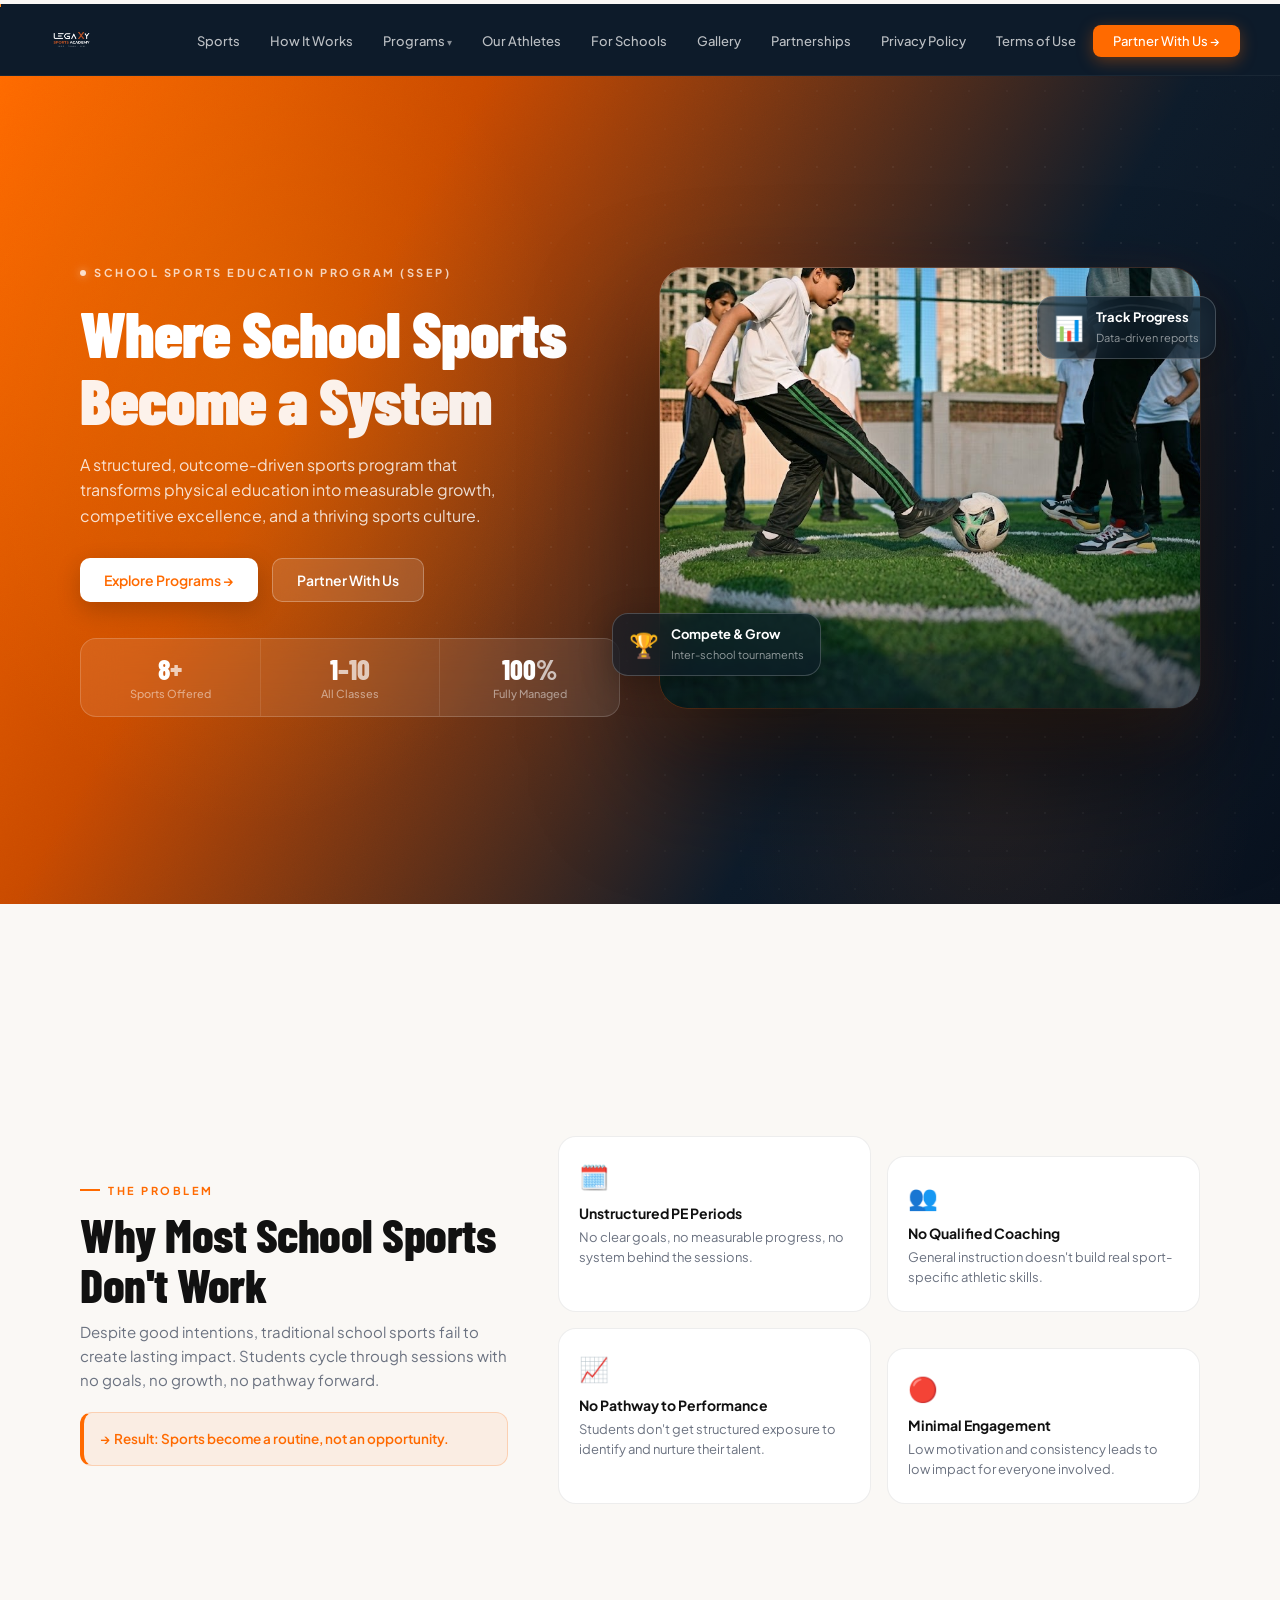
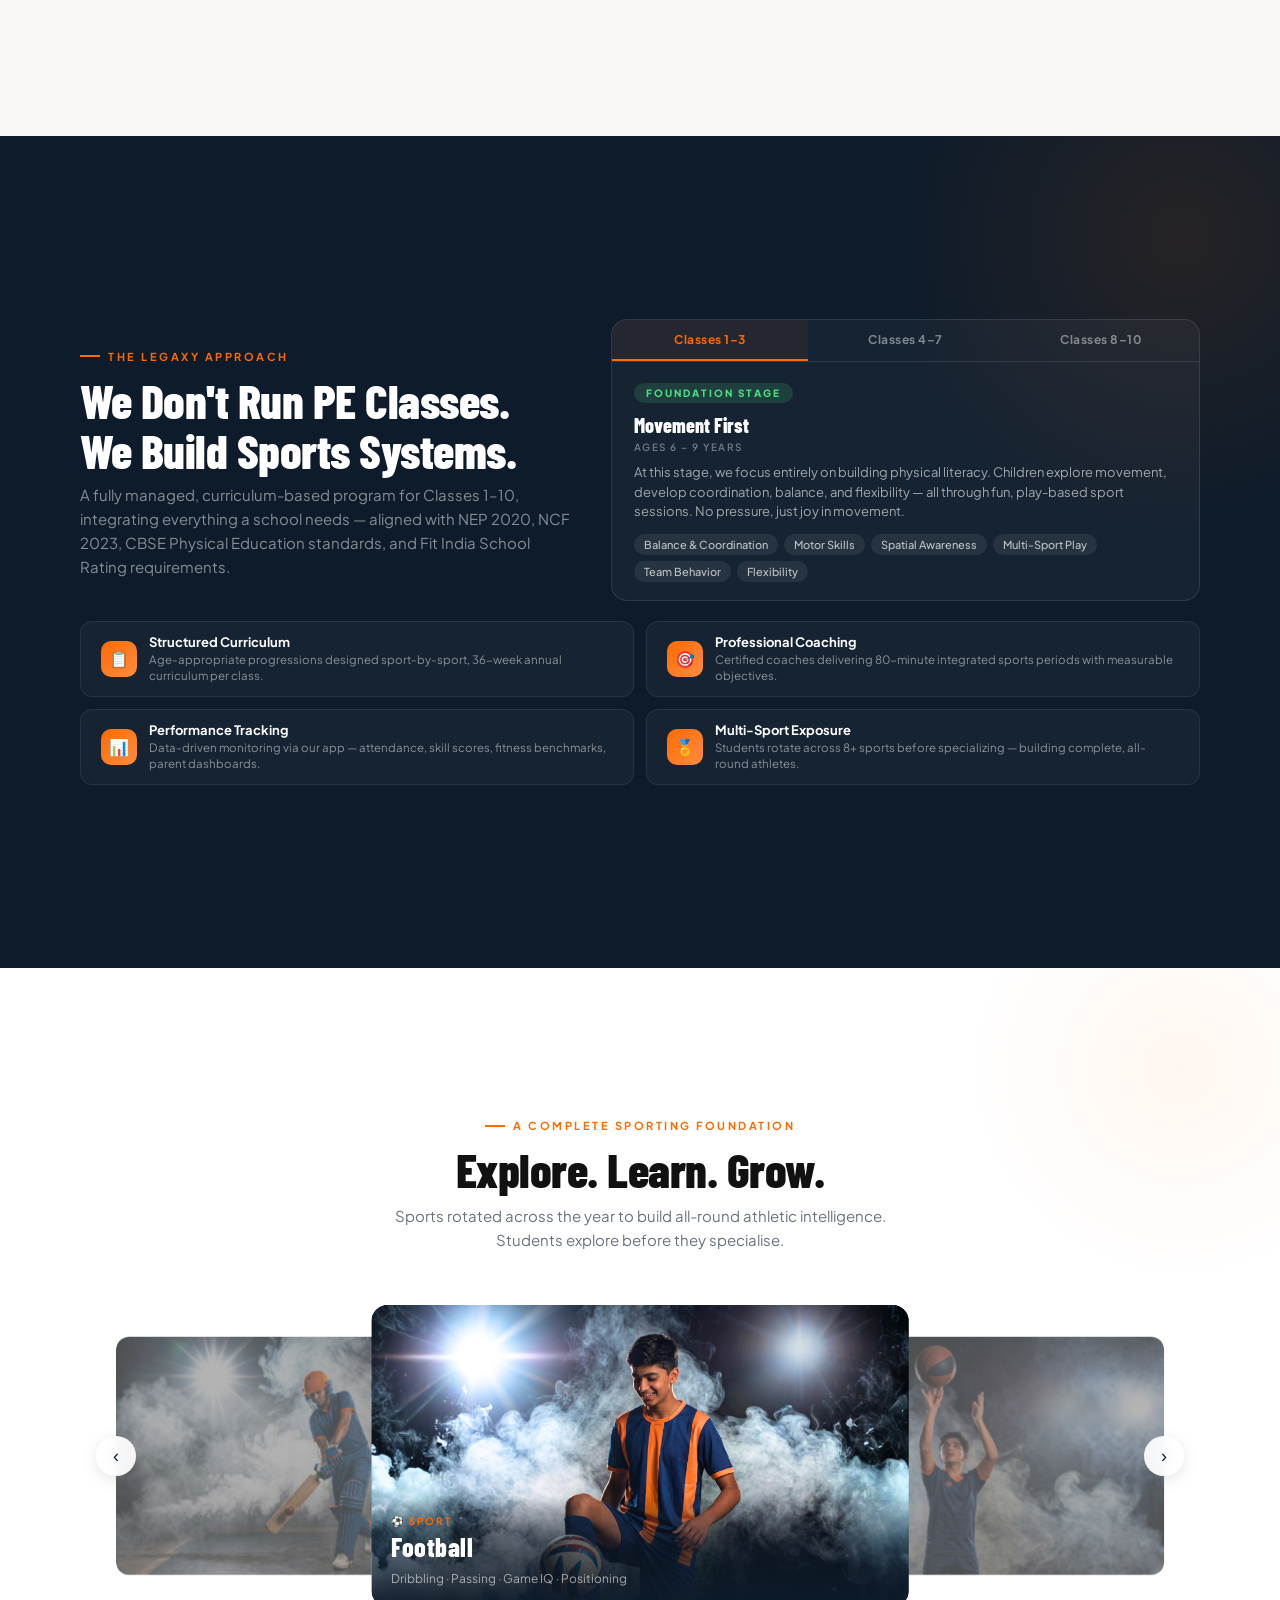
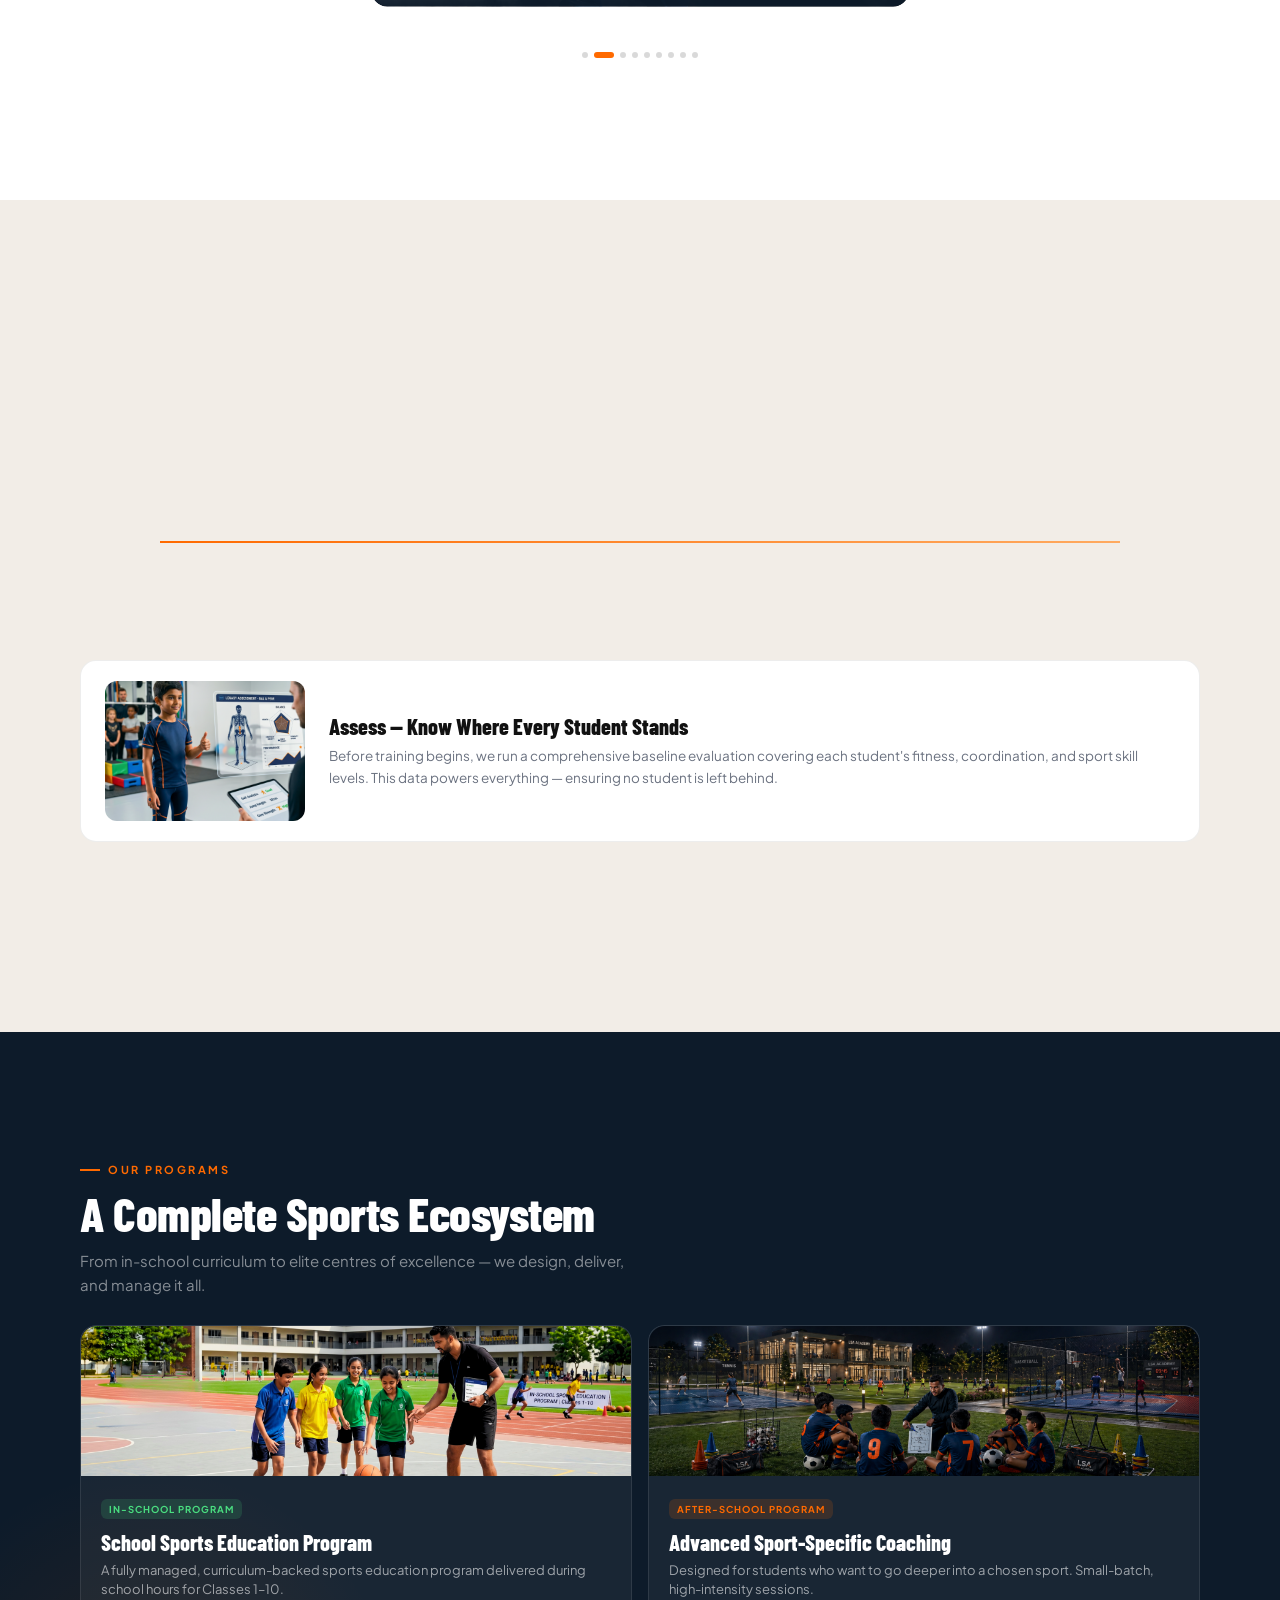
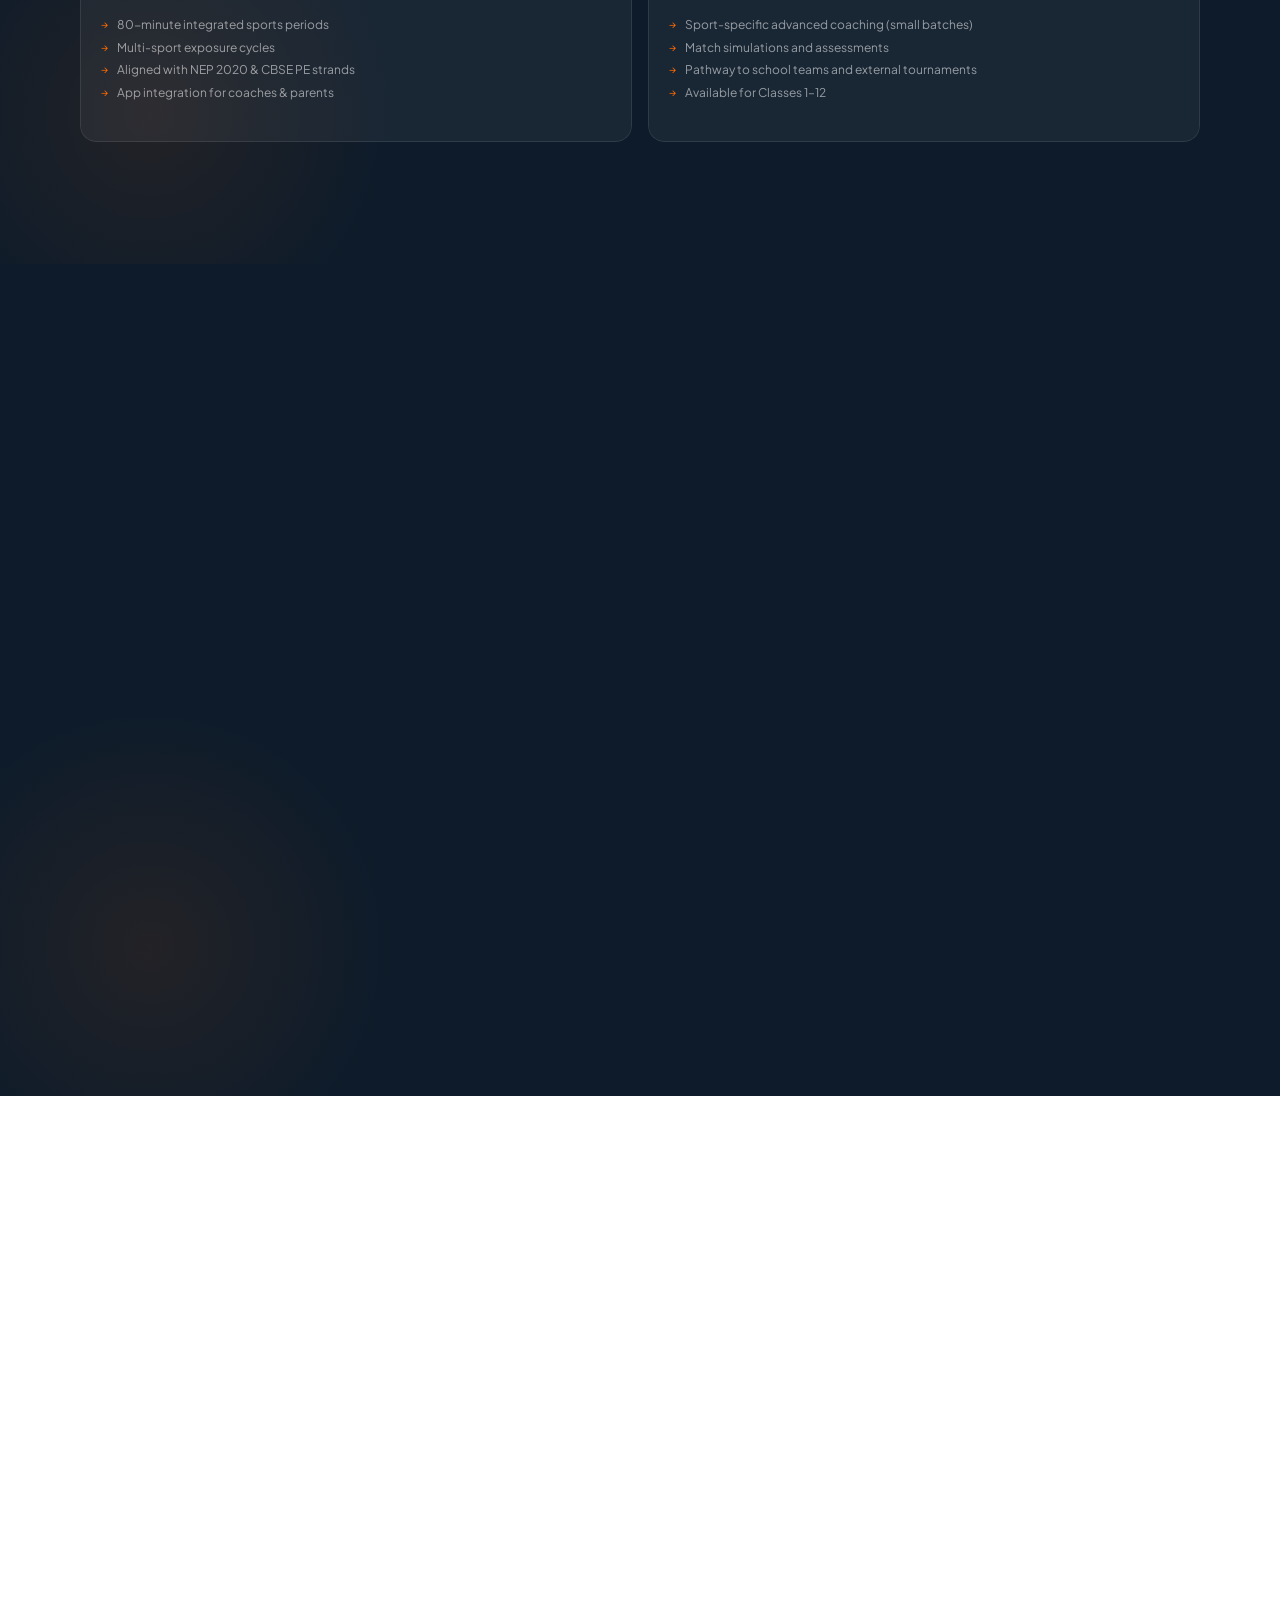
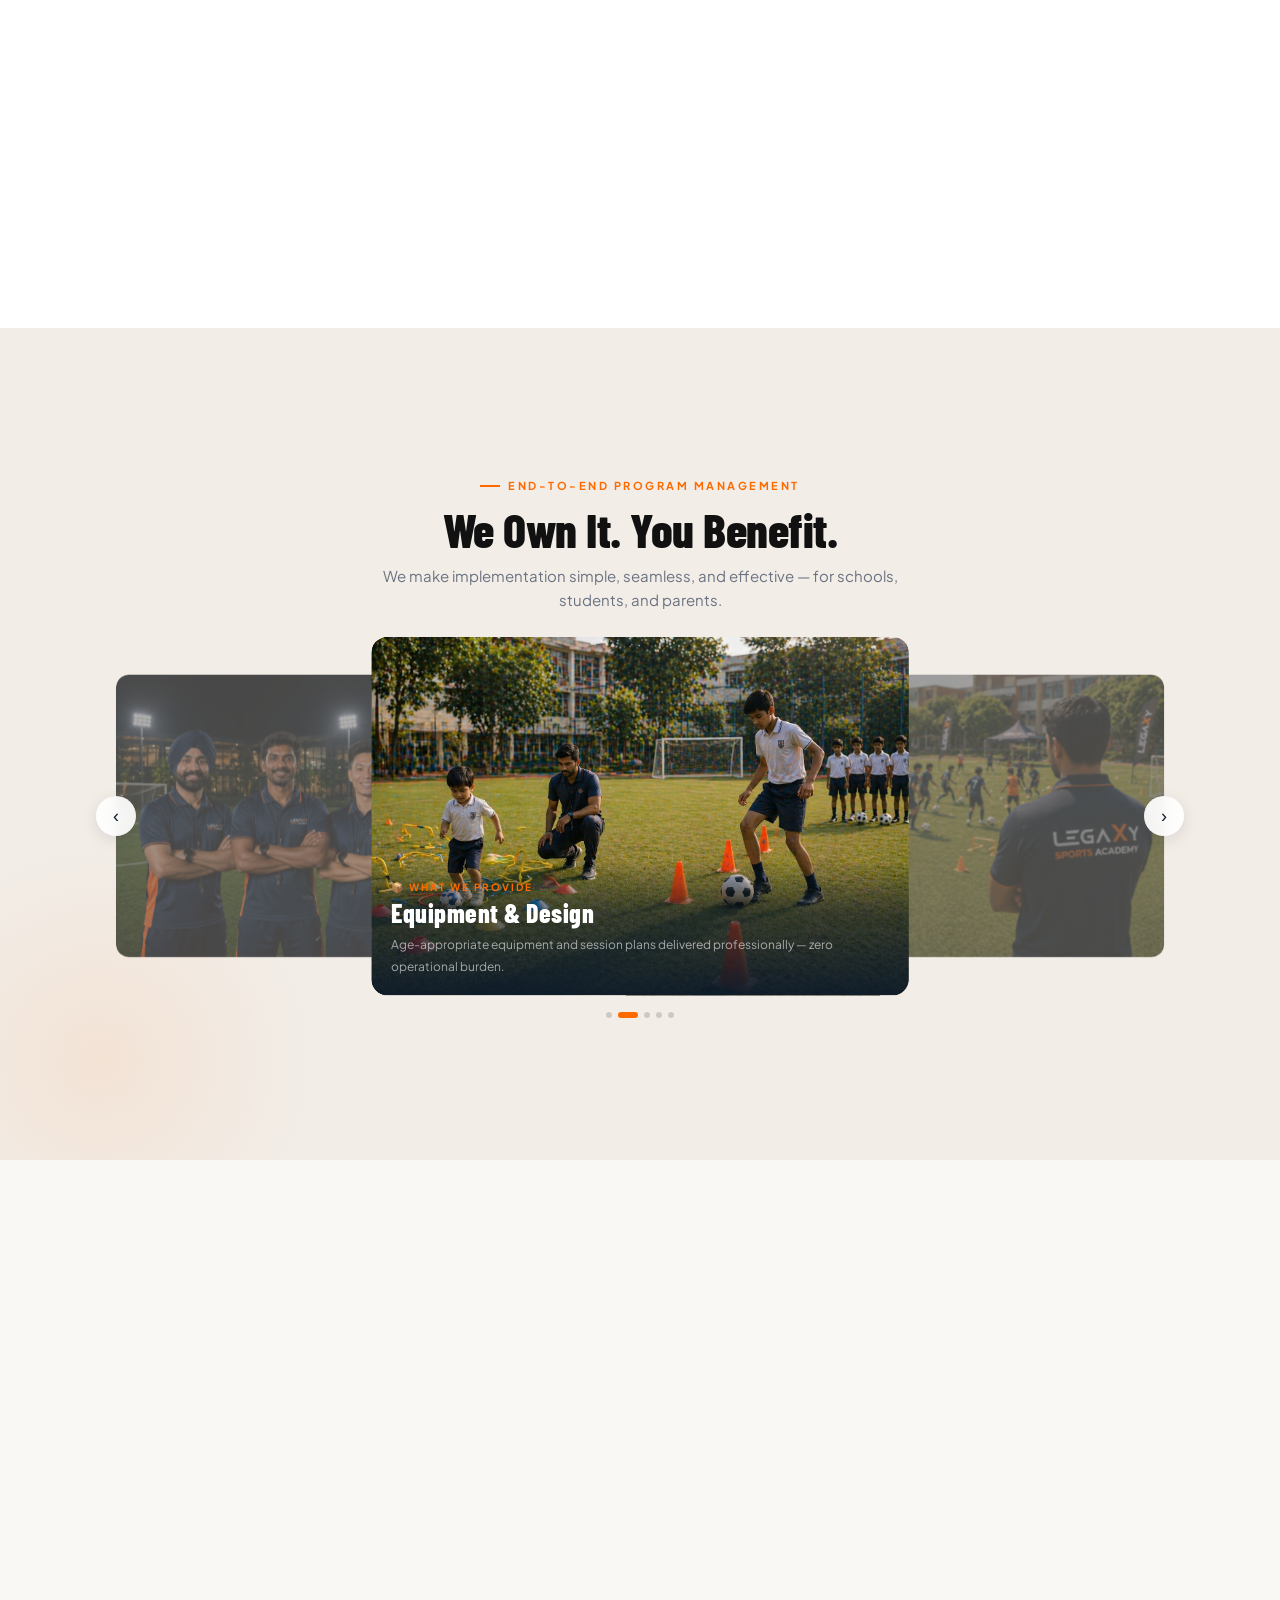
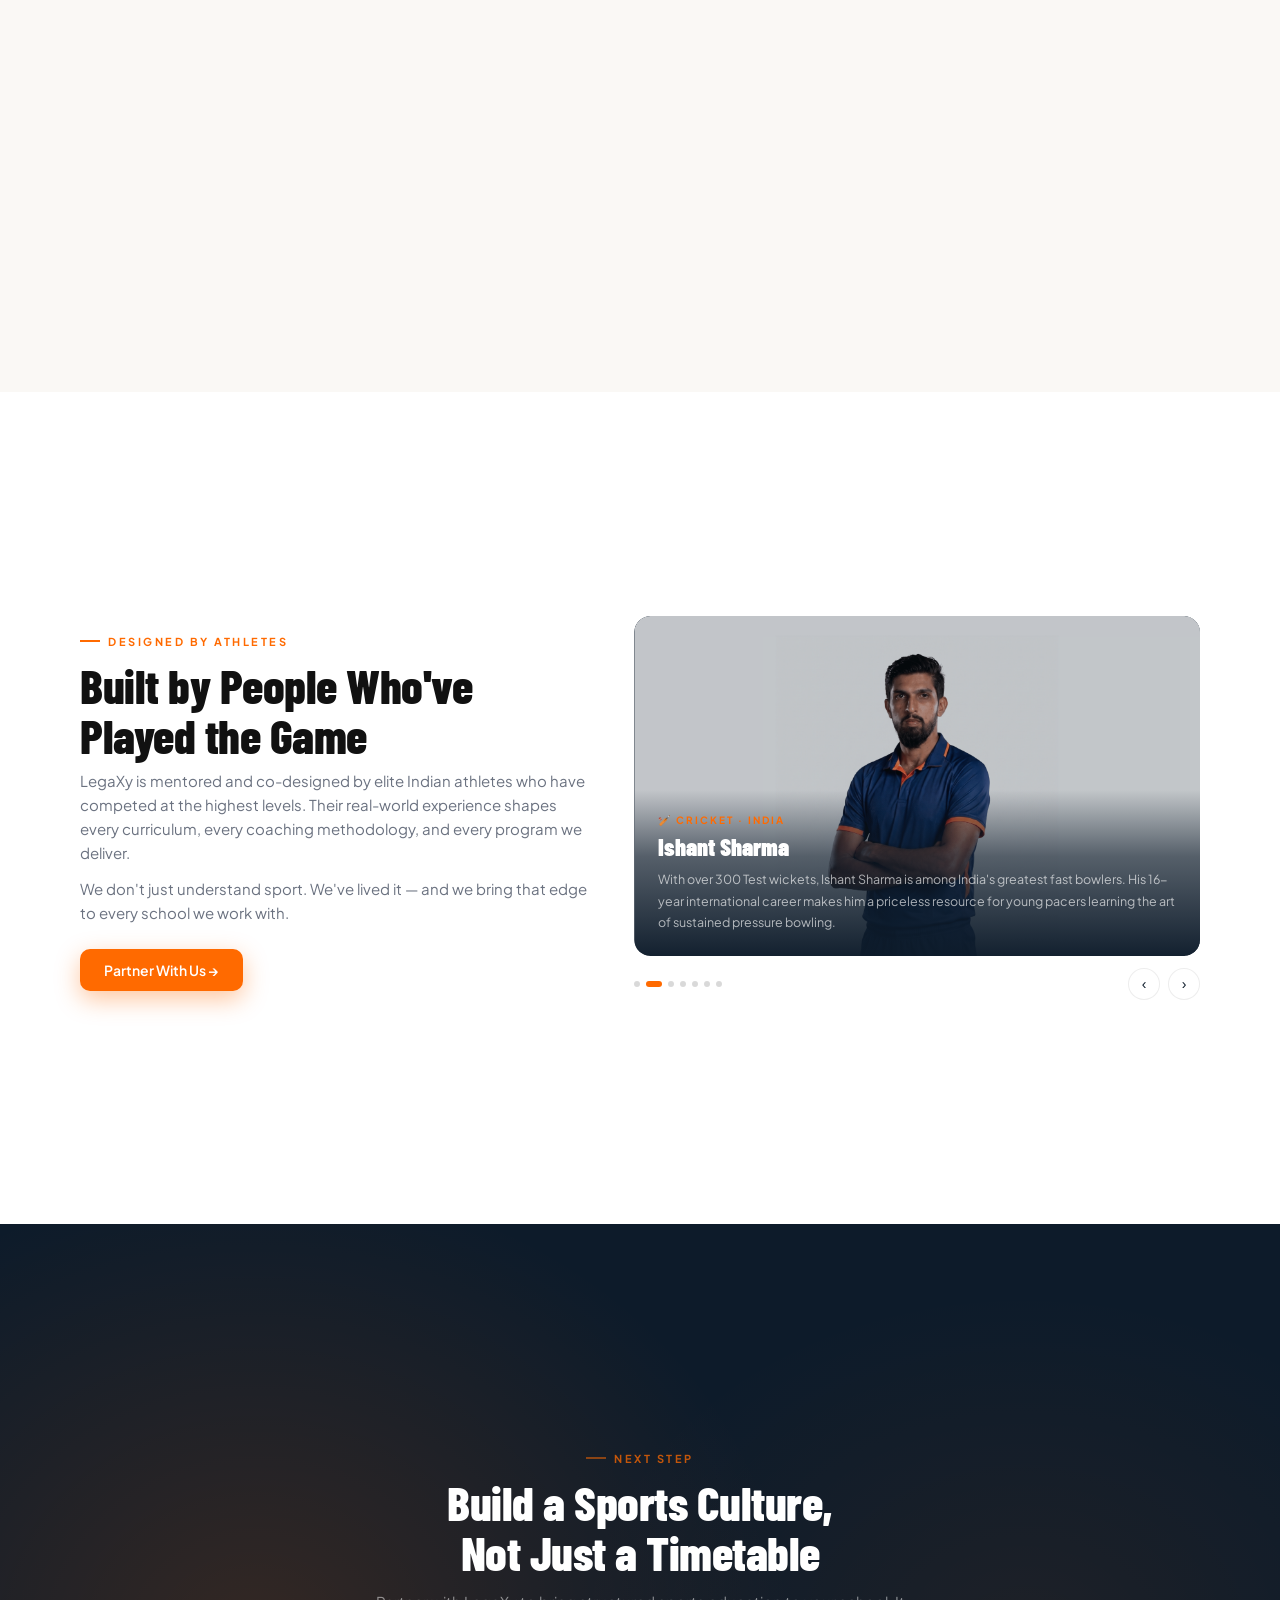
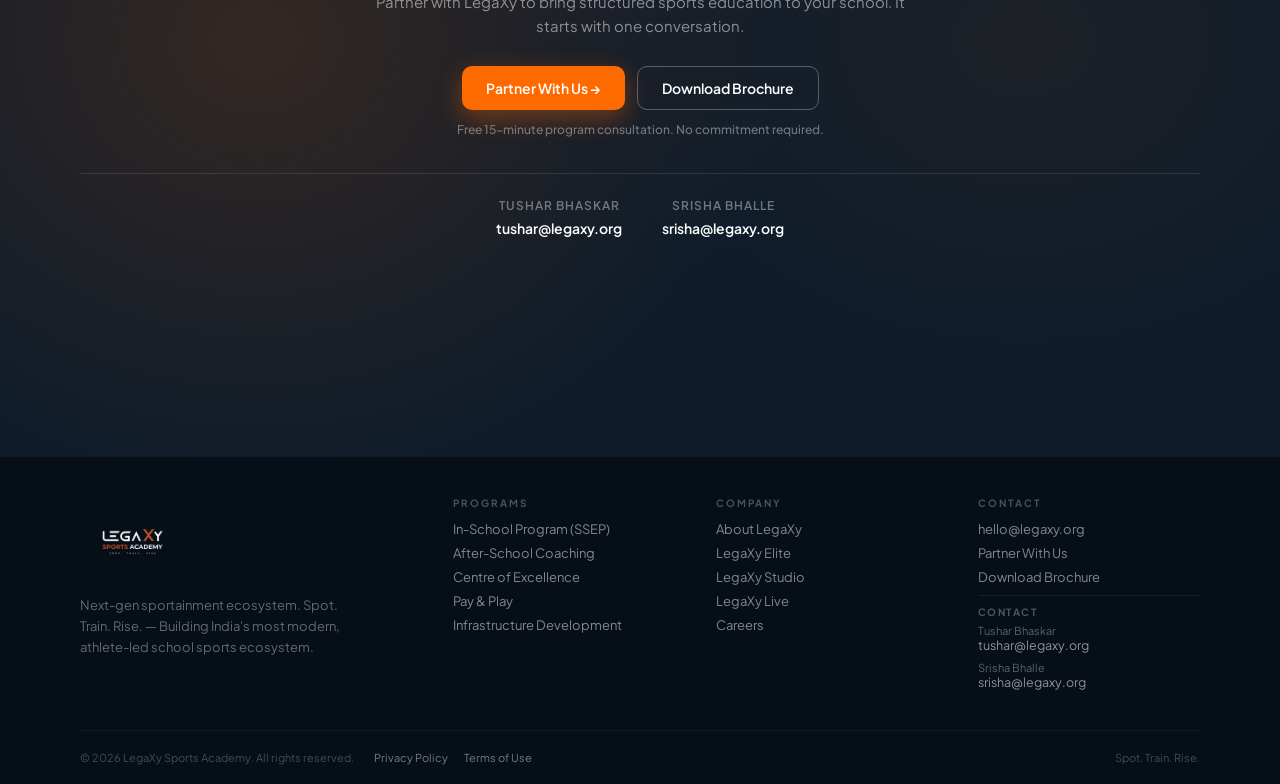
==== commit aab0ec08: "Fix mobile viewport width" ====
--- a/index.html
+++ b/index.html
@@ -548,6 +548,22 @@
 /* ── Logo bigger & more dominant ── */
 .nav-logo img{height:54px !important;}
 .footer-brand .footer-logo{height:90px;}
+/* Mobile viewport width fix */
+@media (max-width:768px){
+  html, body {
+    width: 100%;
+    max-width: 100%;
+    min-width: 100%;
+  }
+  body {
+    overflow-x: hidden;
+  }
+  .snap, .hero, .navbar, .footer {
+    width: 100%;
+    max-width: 100%;
+  }
+}
+
 </style>
 </head>
 <body>
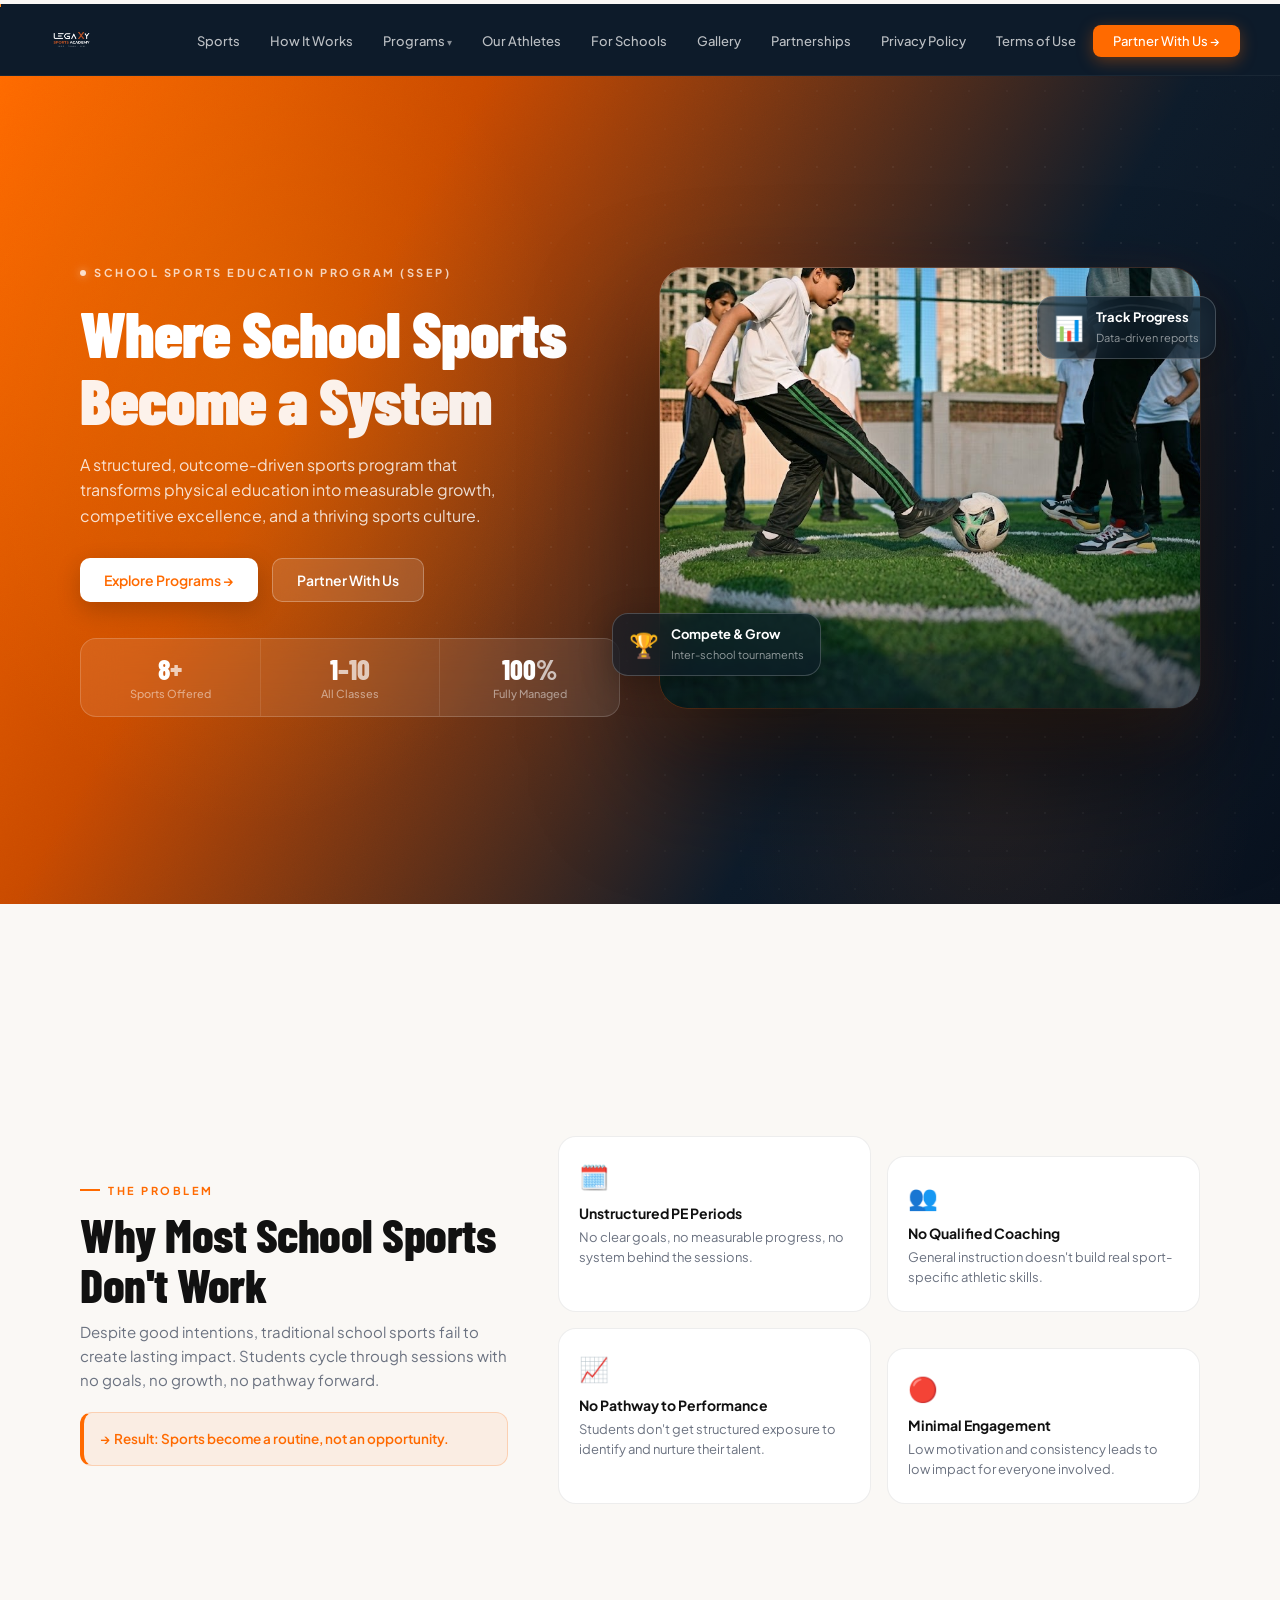
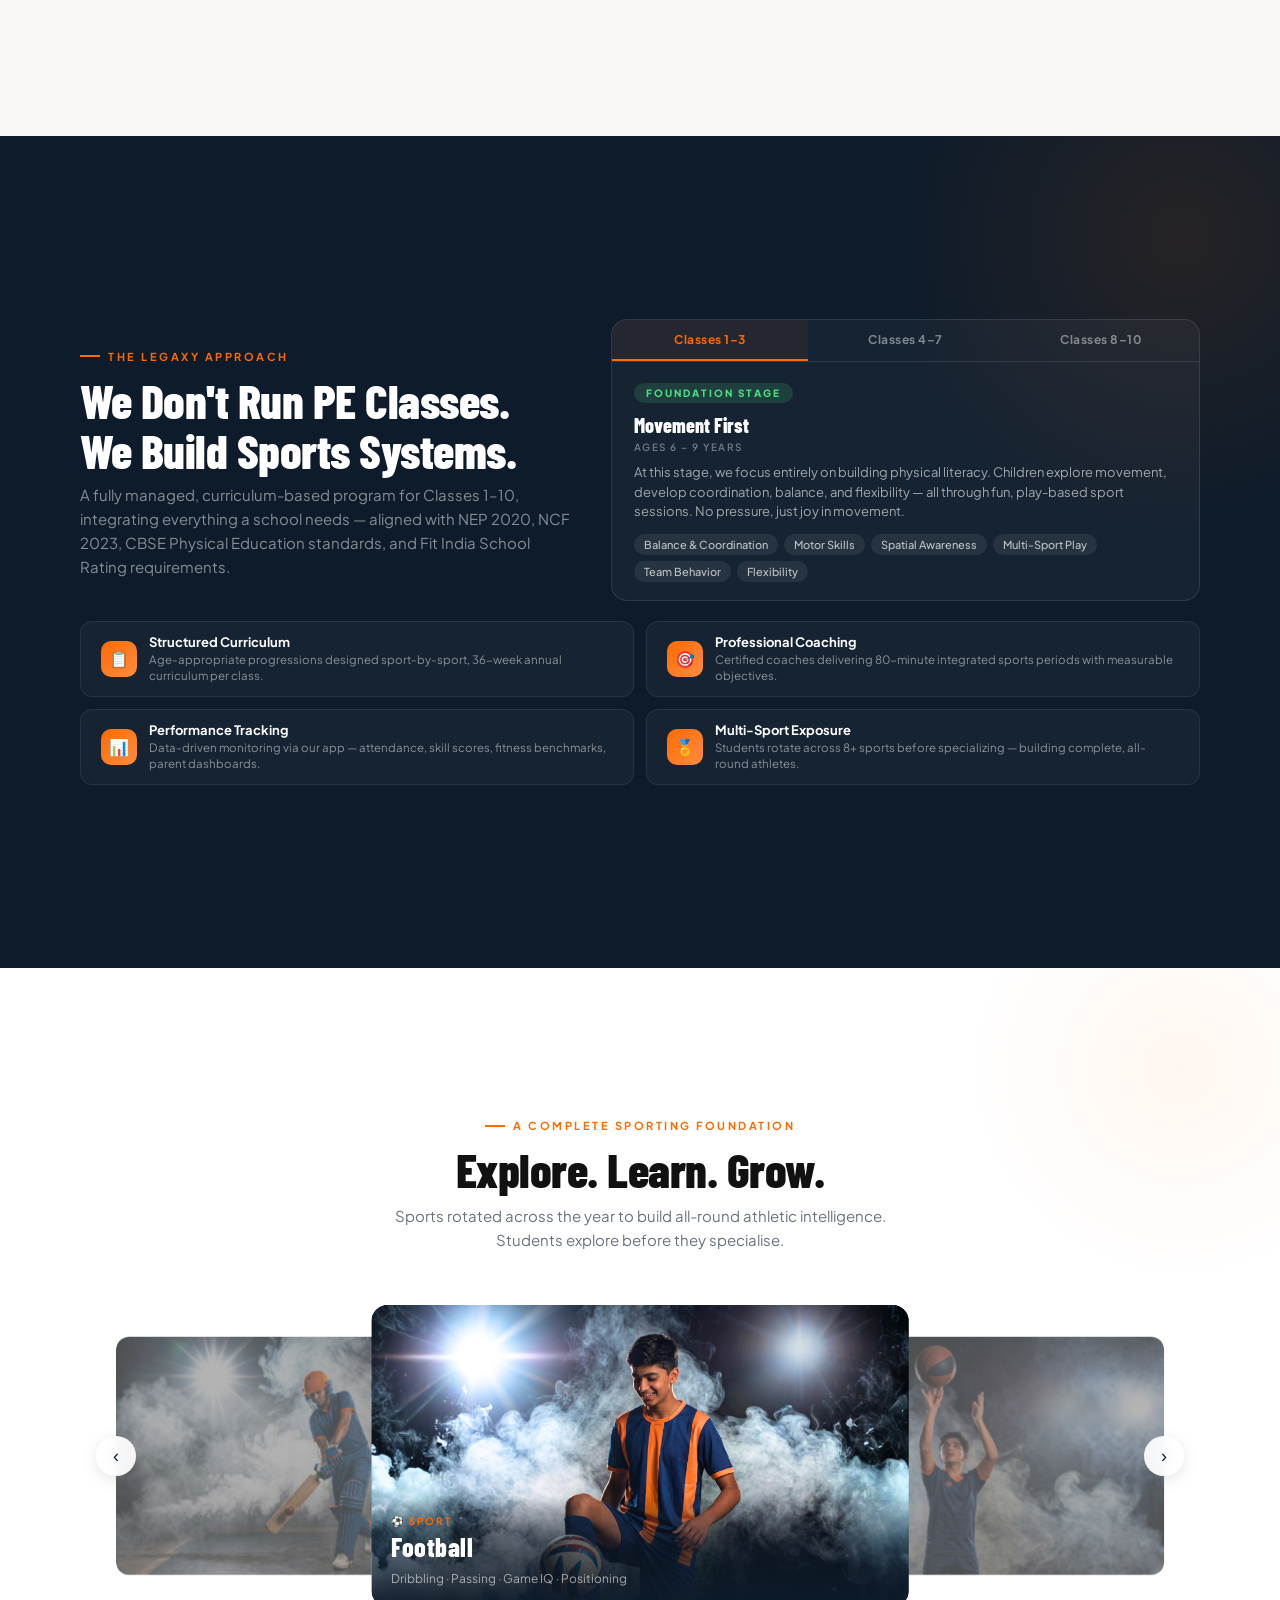
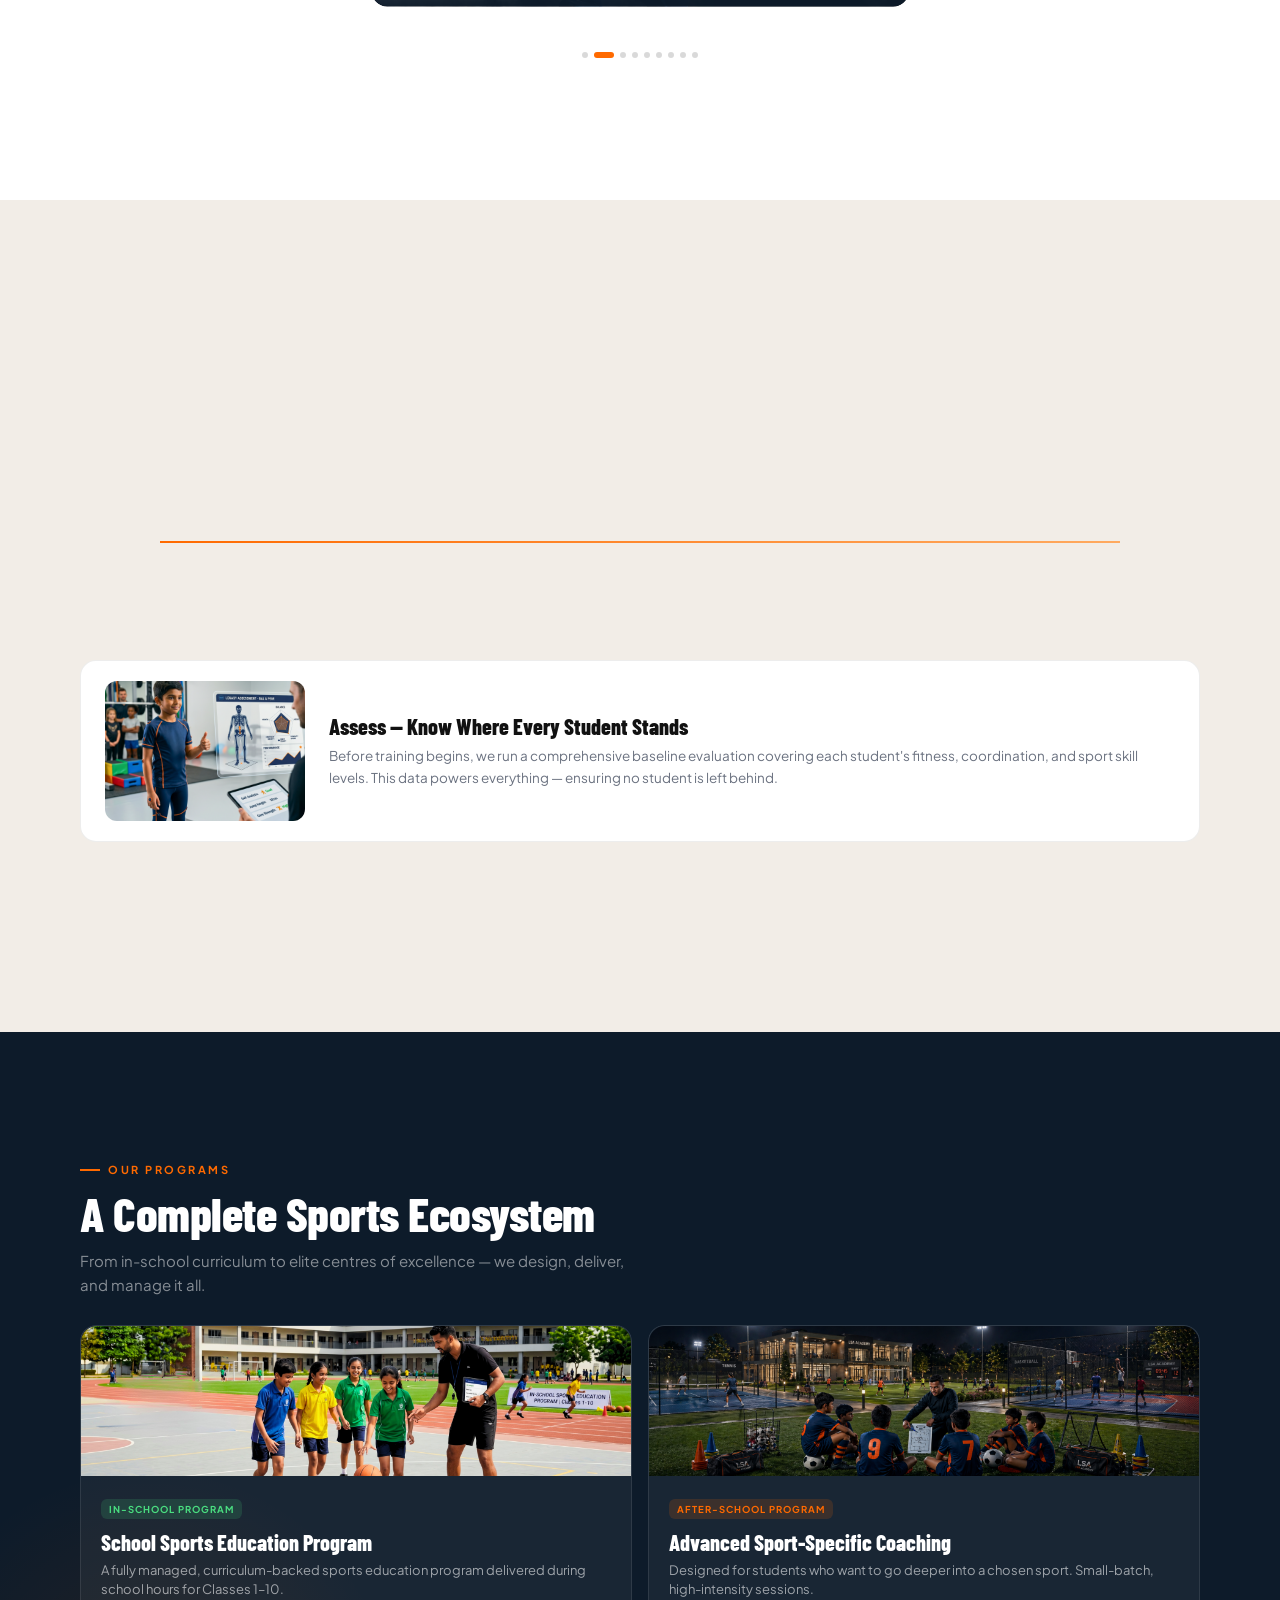
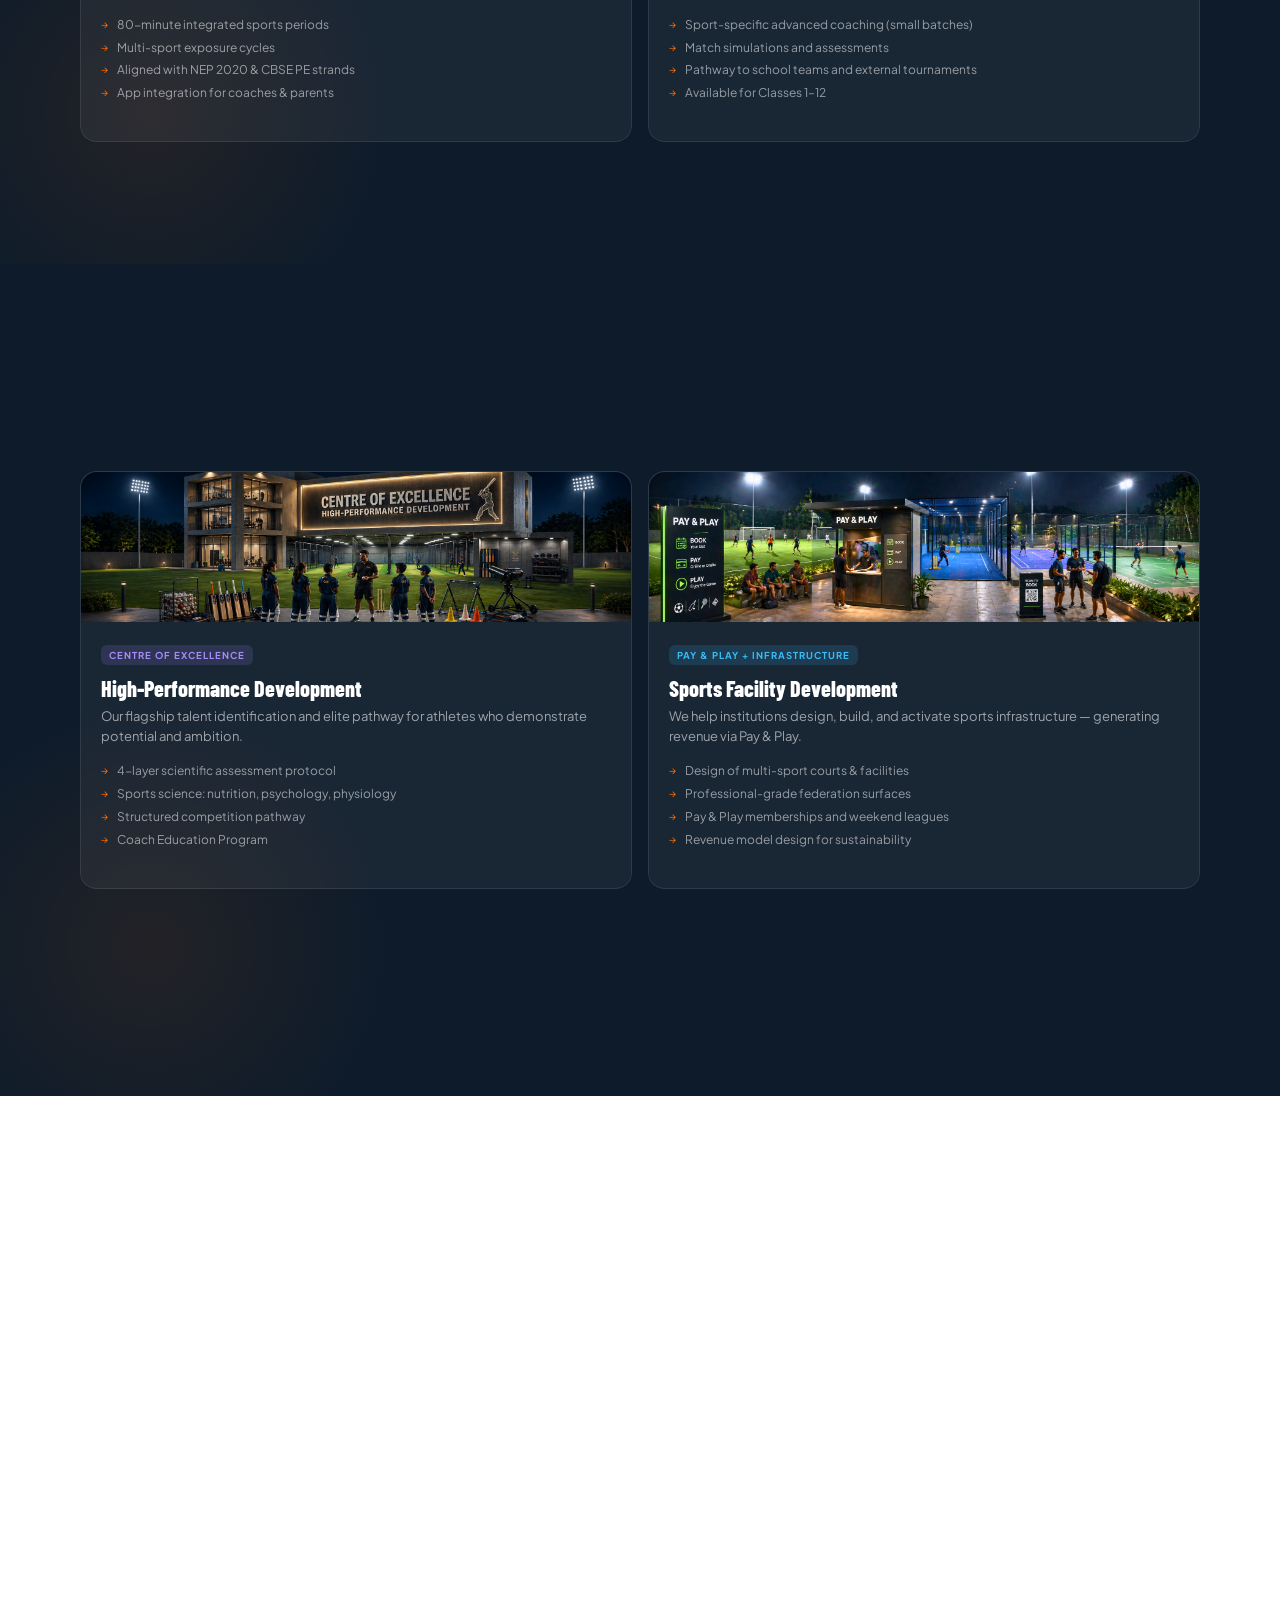
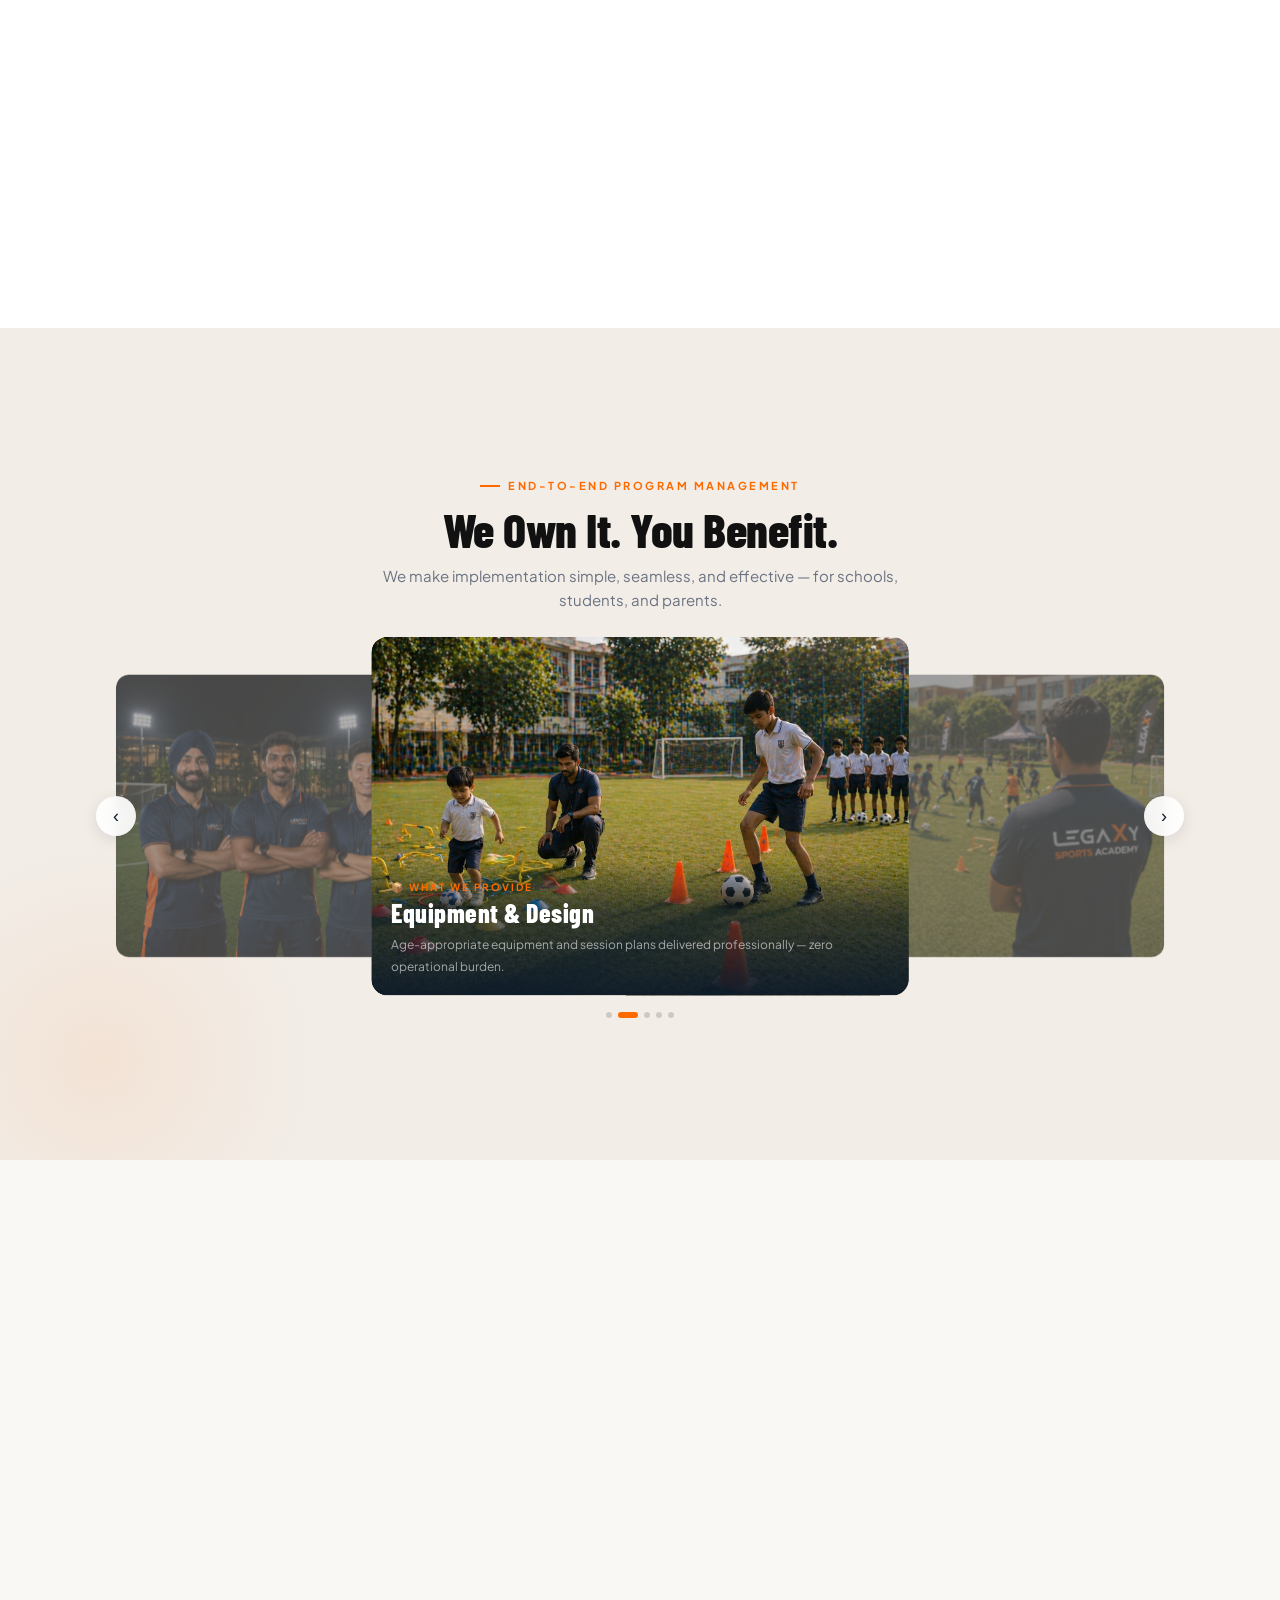
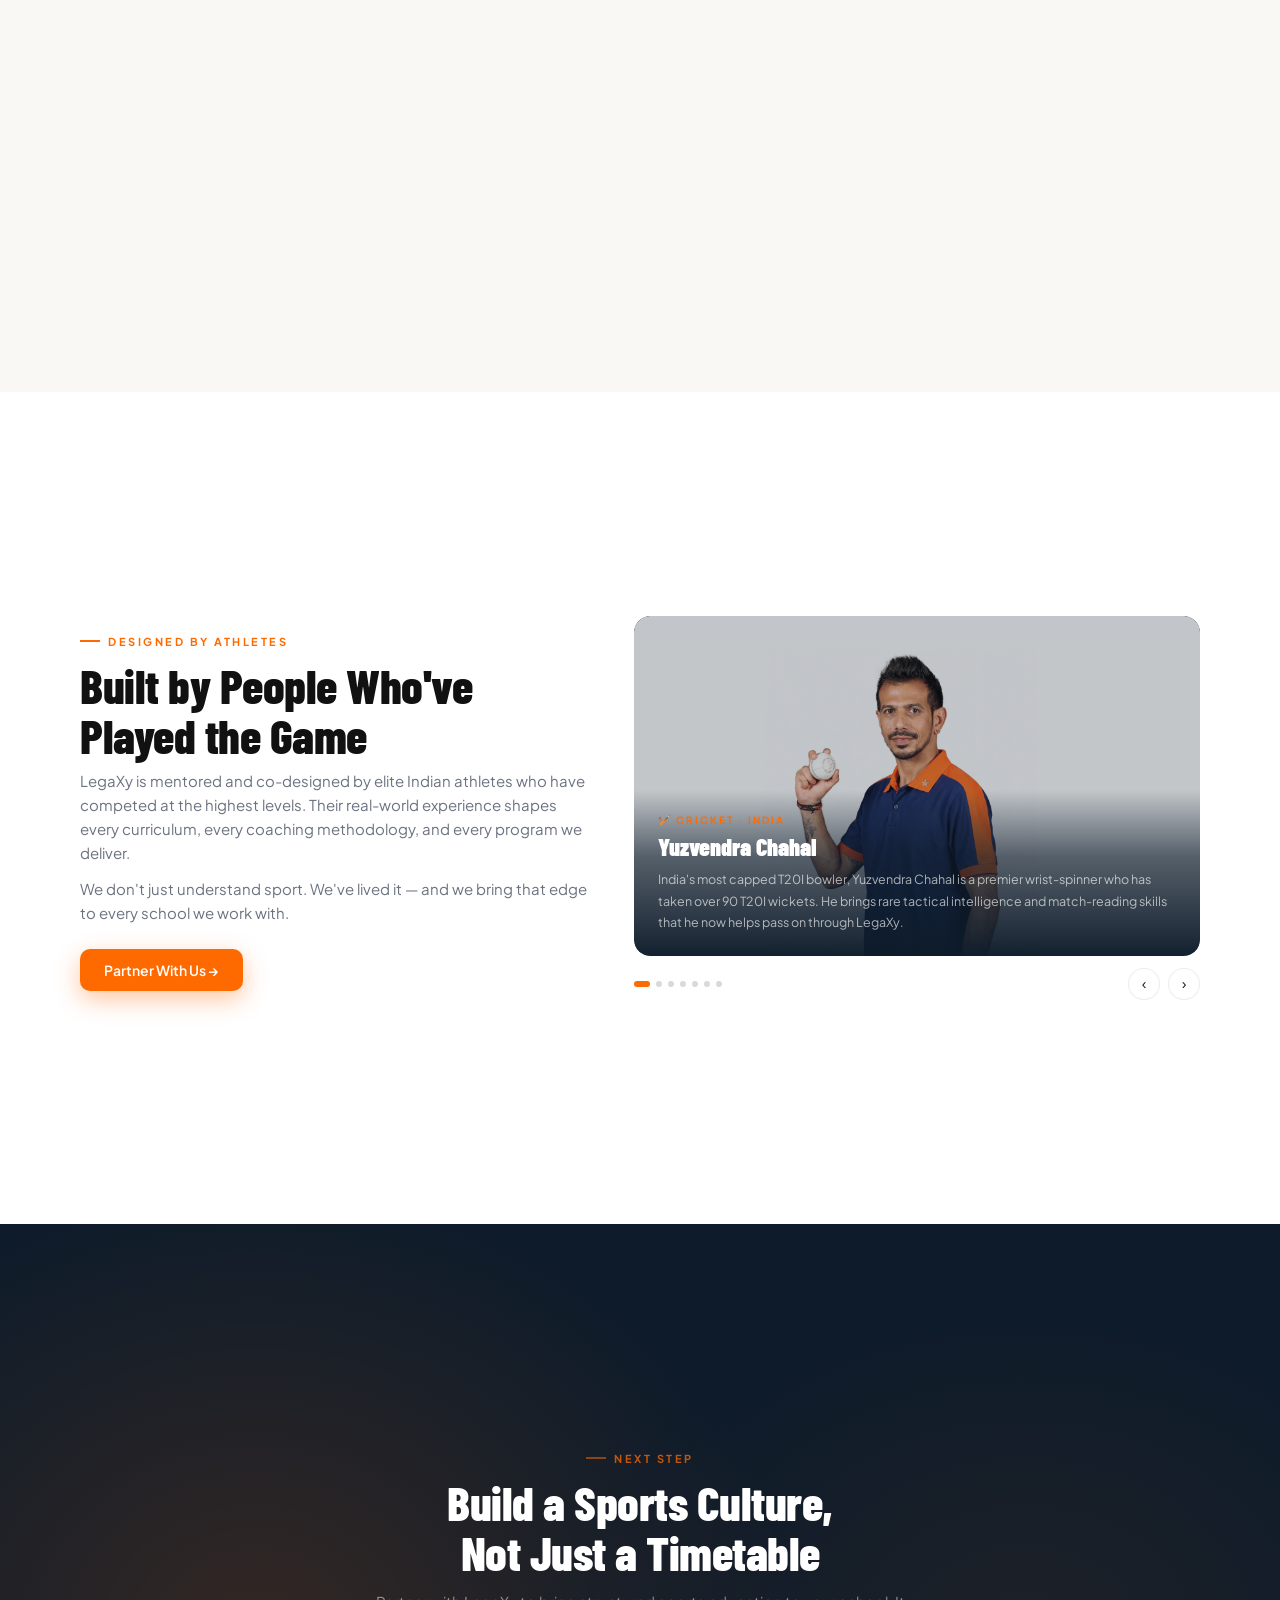
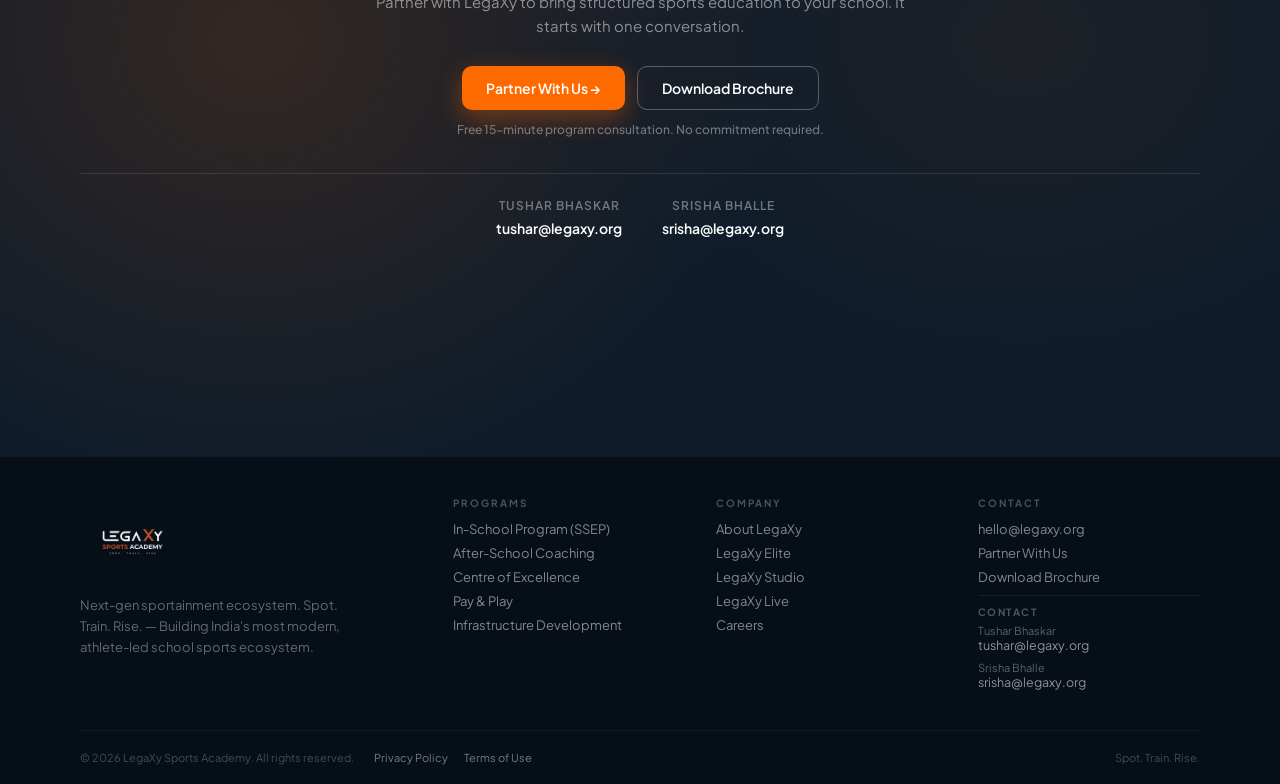
==== commit 29c530ef: "Fix mobile sections using full viewport width" ====
--- a/index.html
+++ b/index.html
@@ -558,9 +558,15 @@
   body {
     overflow-x: hidden;
   }
-  .snap, .hero, .navbar, .footer {
-    width: 100%;
-    max-width: 100%;
+
+  /* Force every top-level page section to use the actual phone viewport */
+  body > section,
+  body > .footer {
+    width: 100vw !important;
+    min-width: 100vw !important;
+    max-width: 100vw !important;
+    margin-left: 0 !important;
+    margin-right: 0 !important;
   }
 }
 
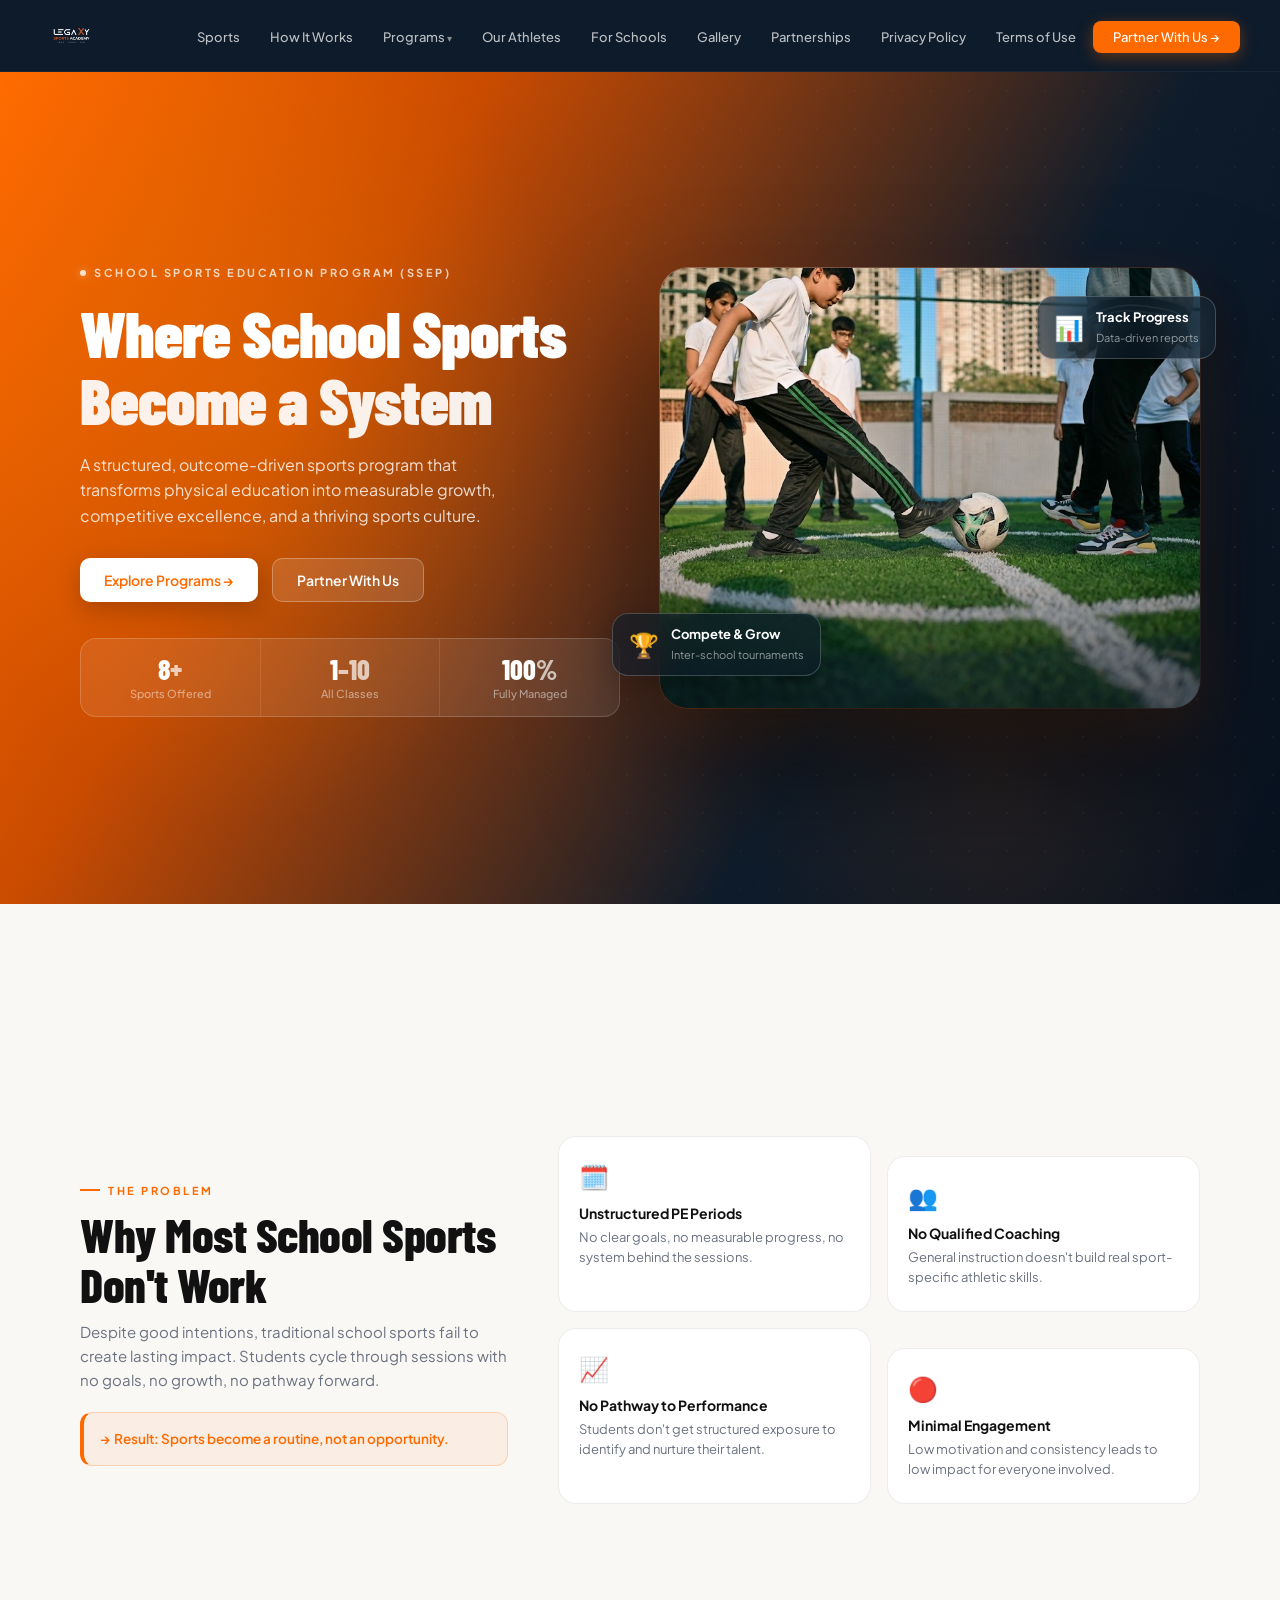
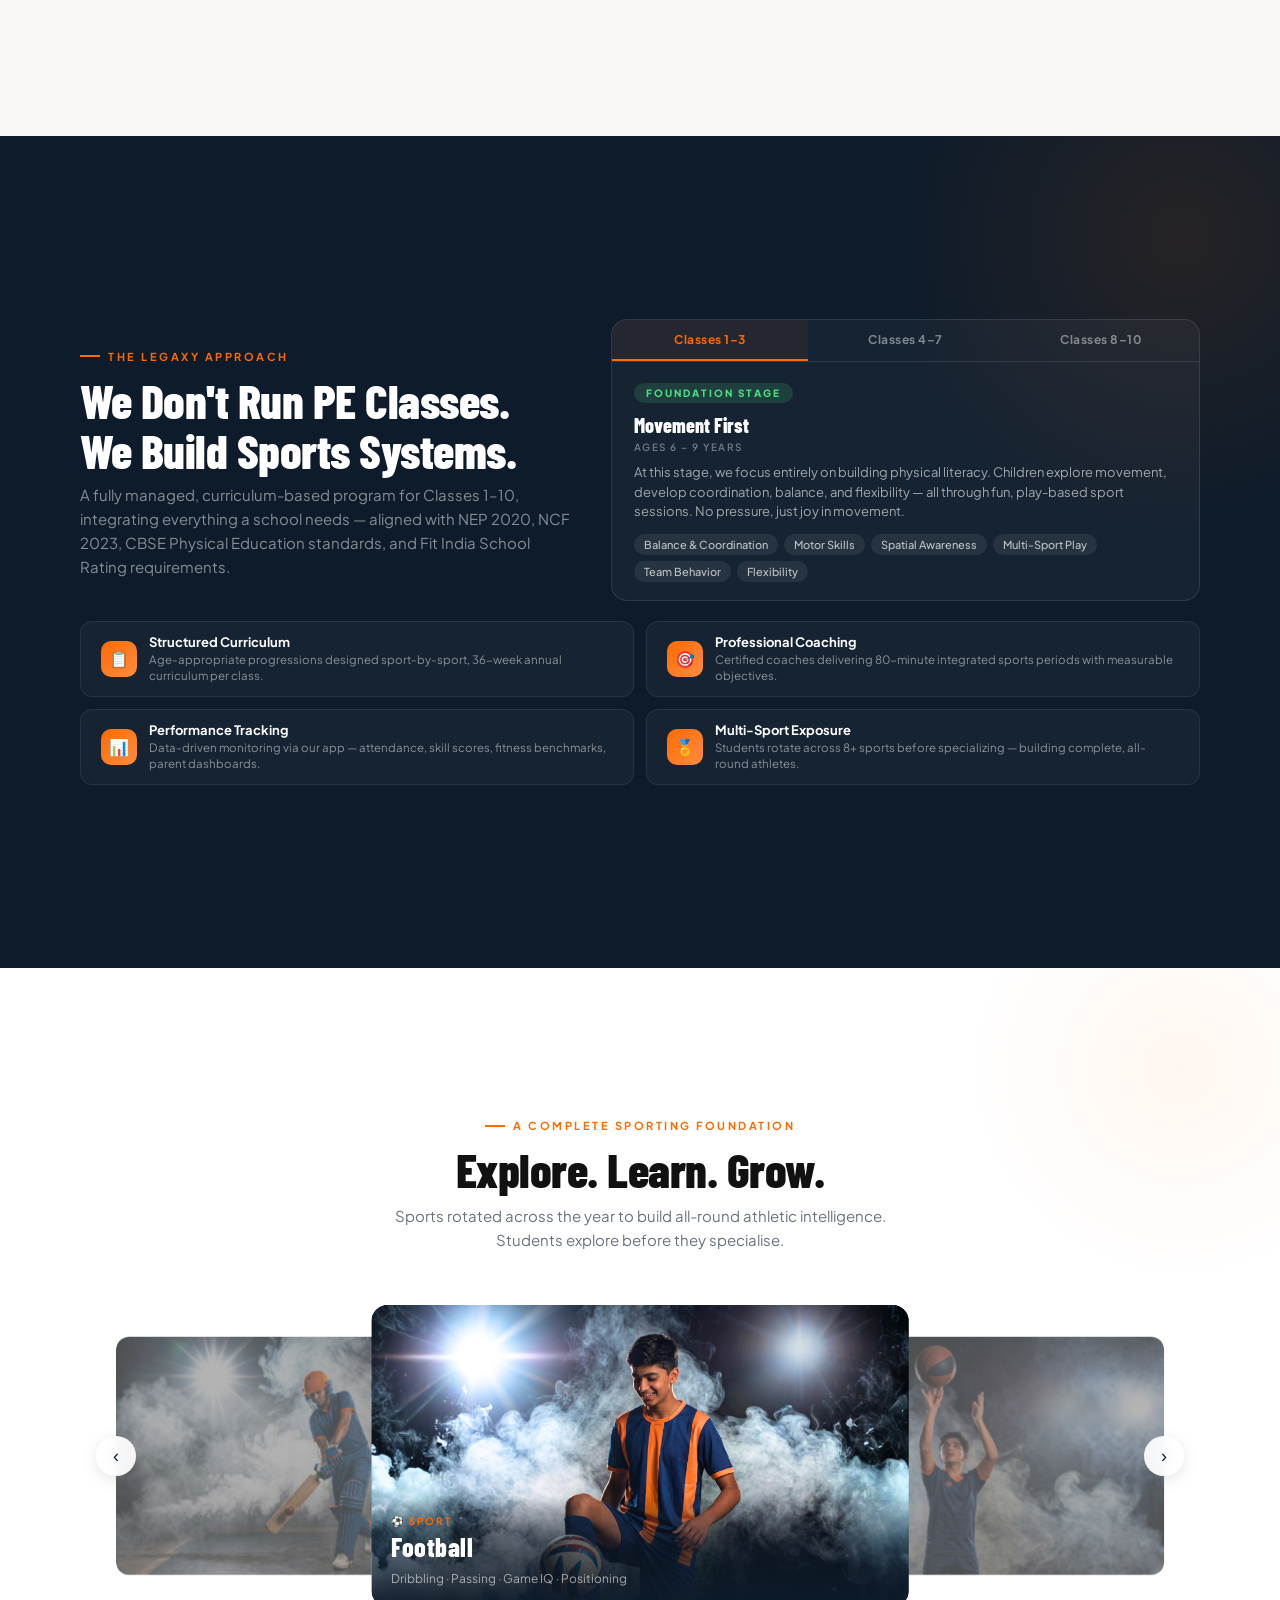
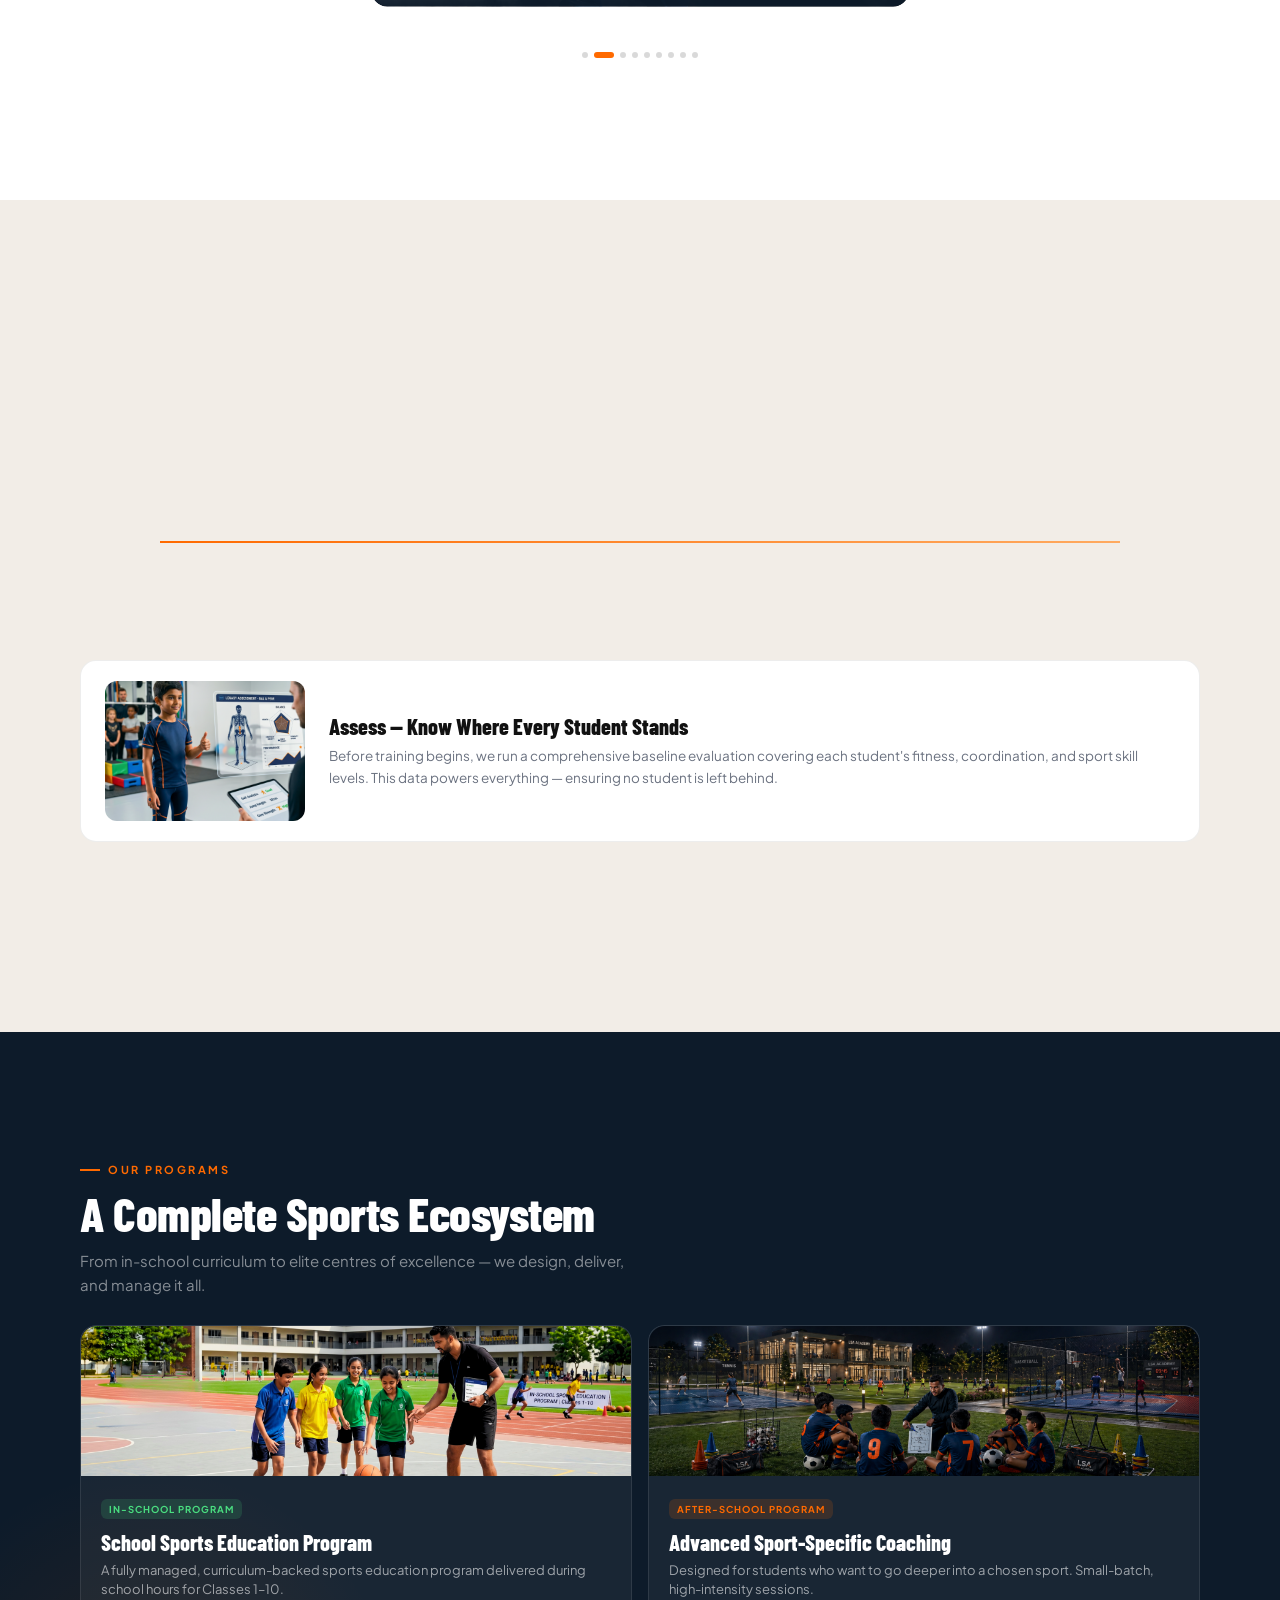
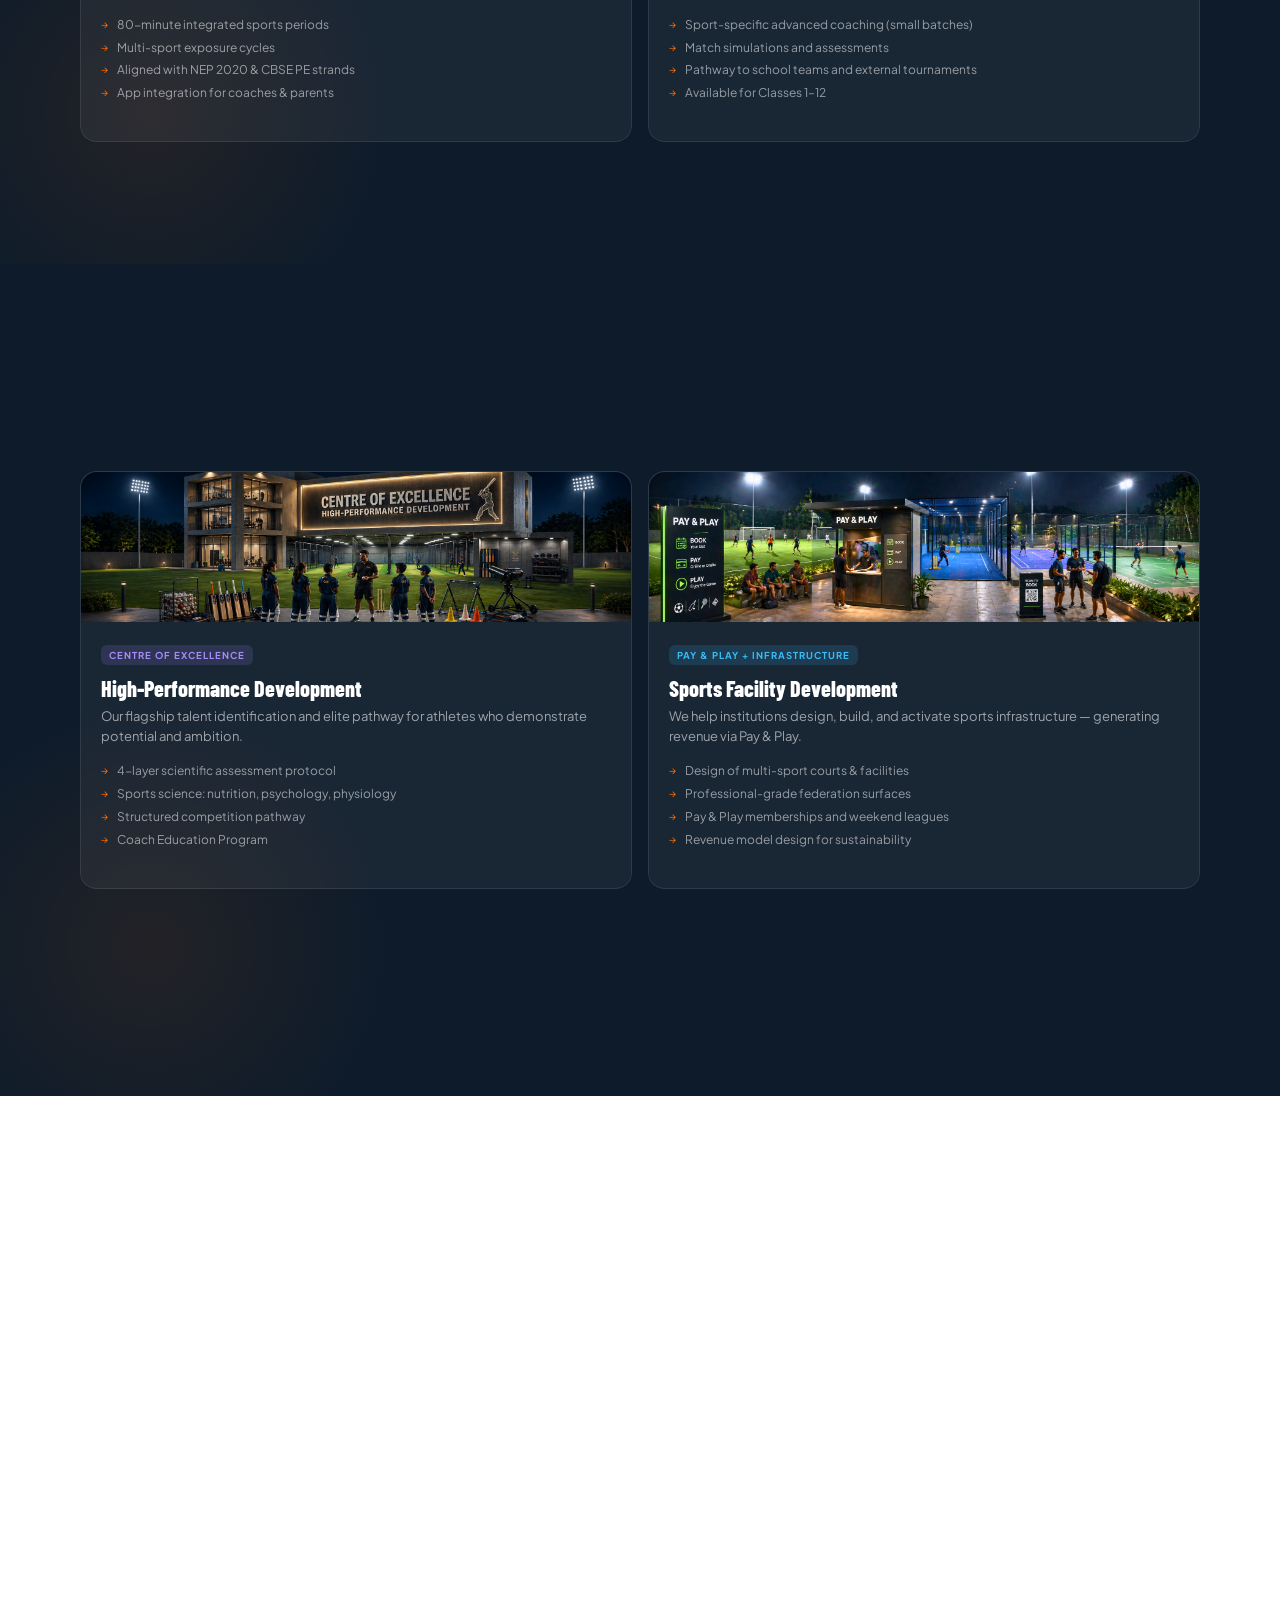
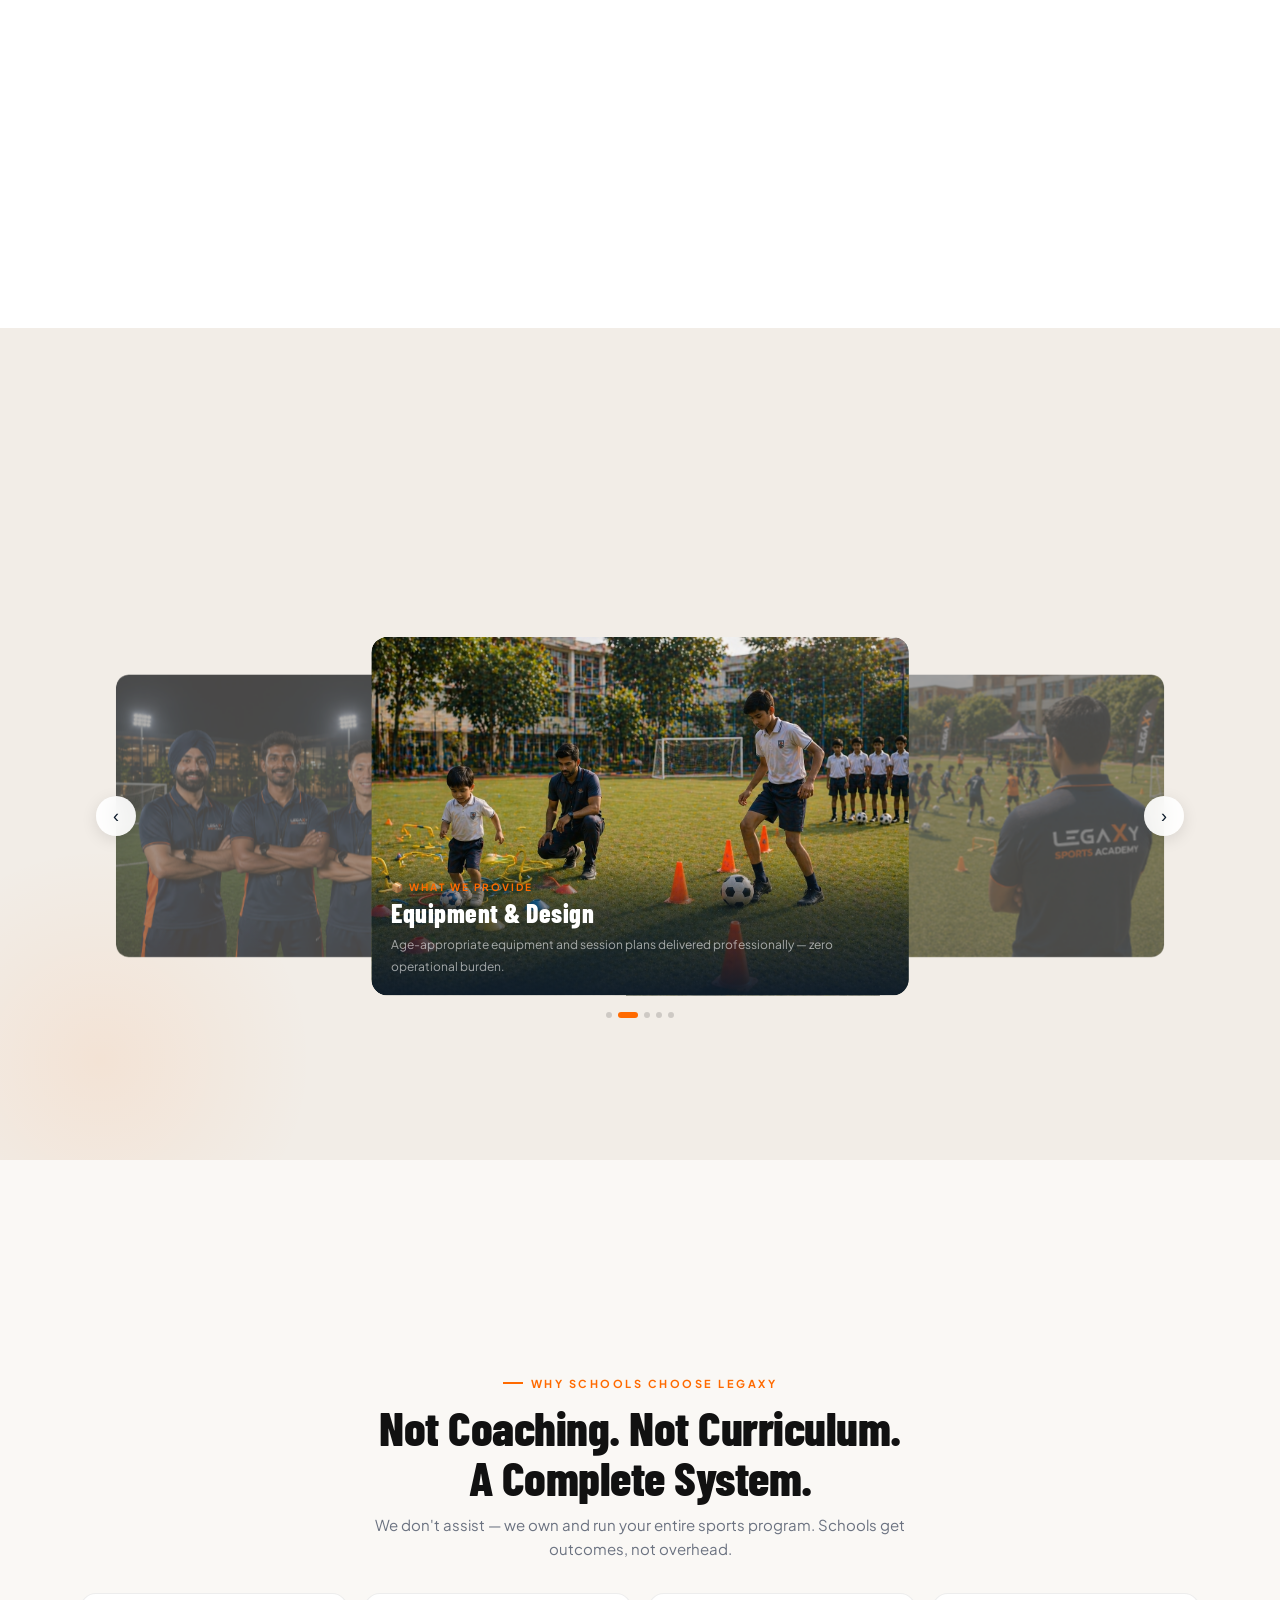
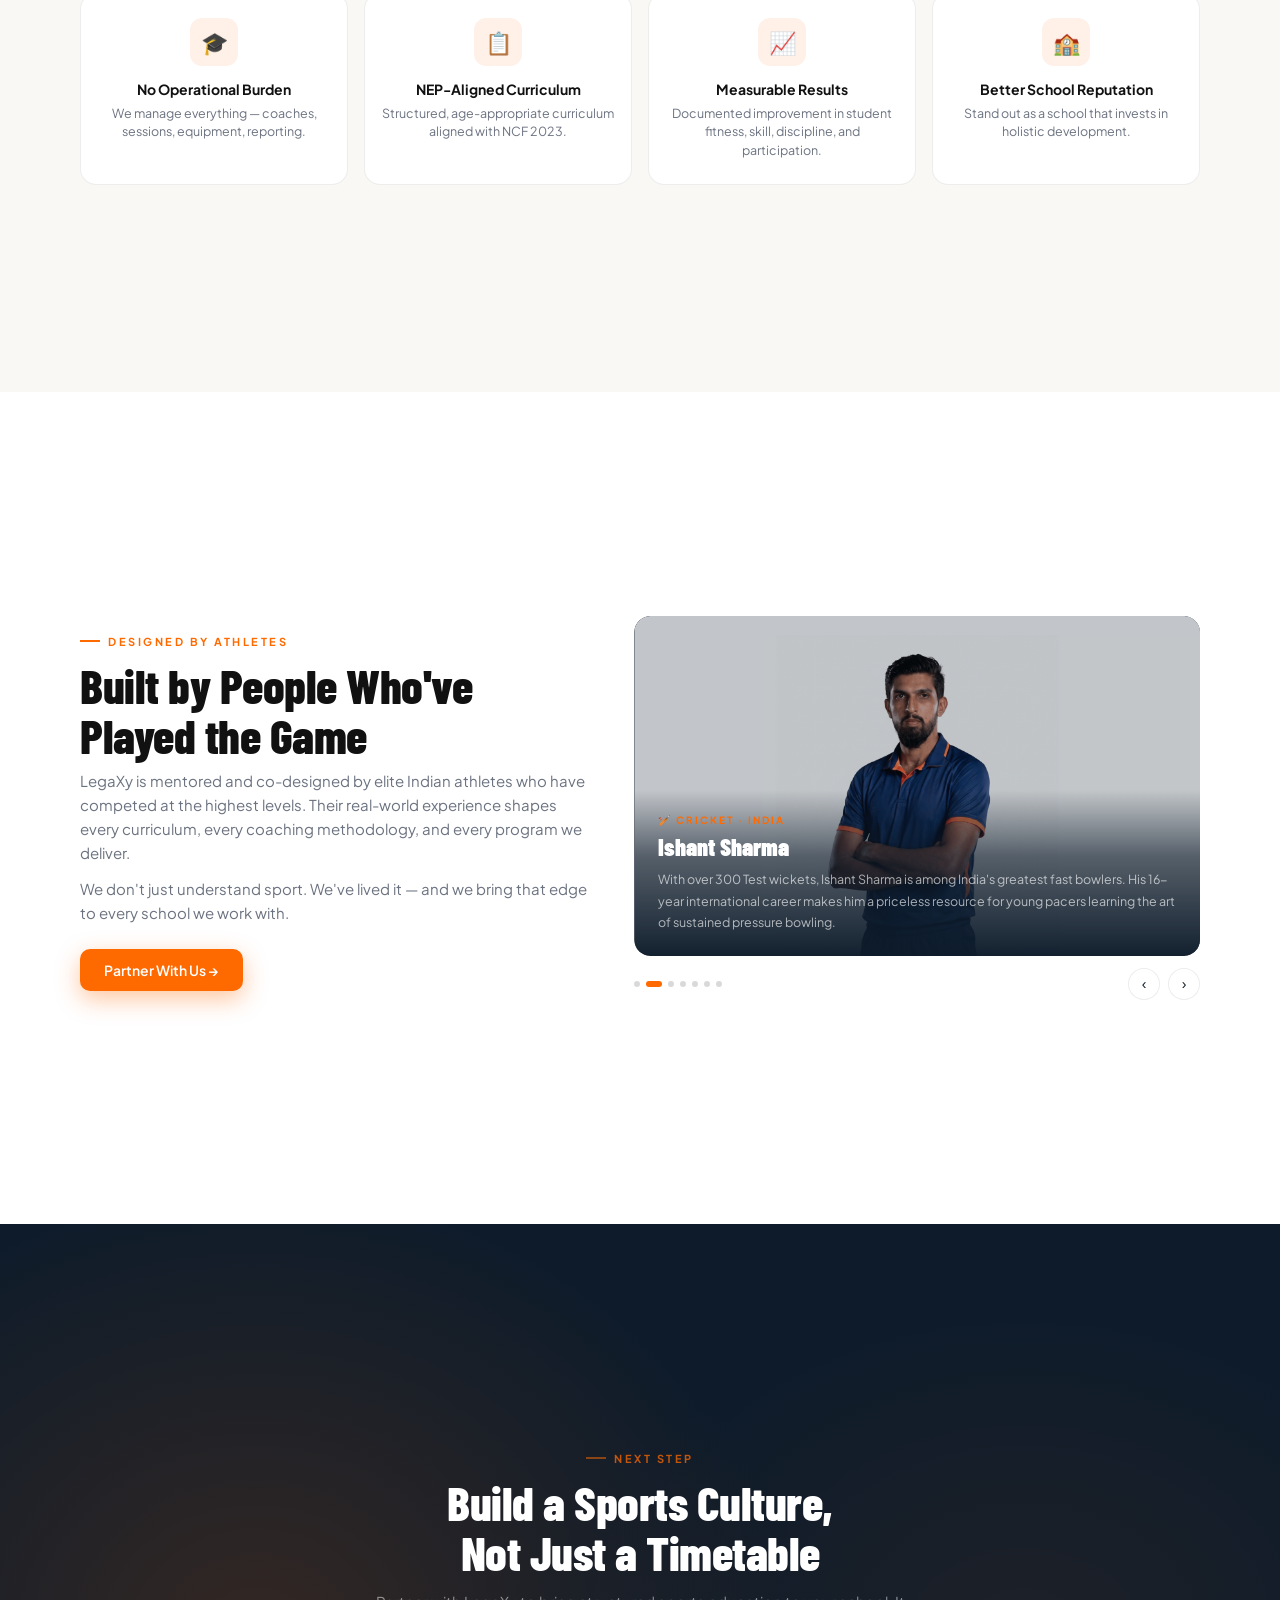
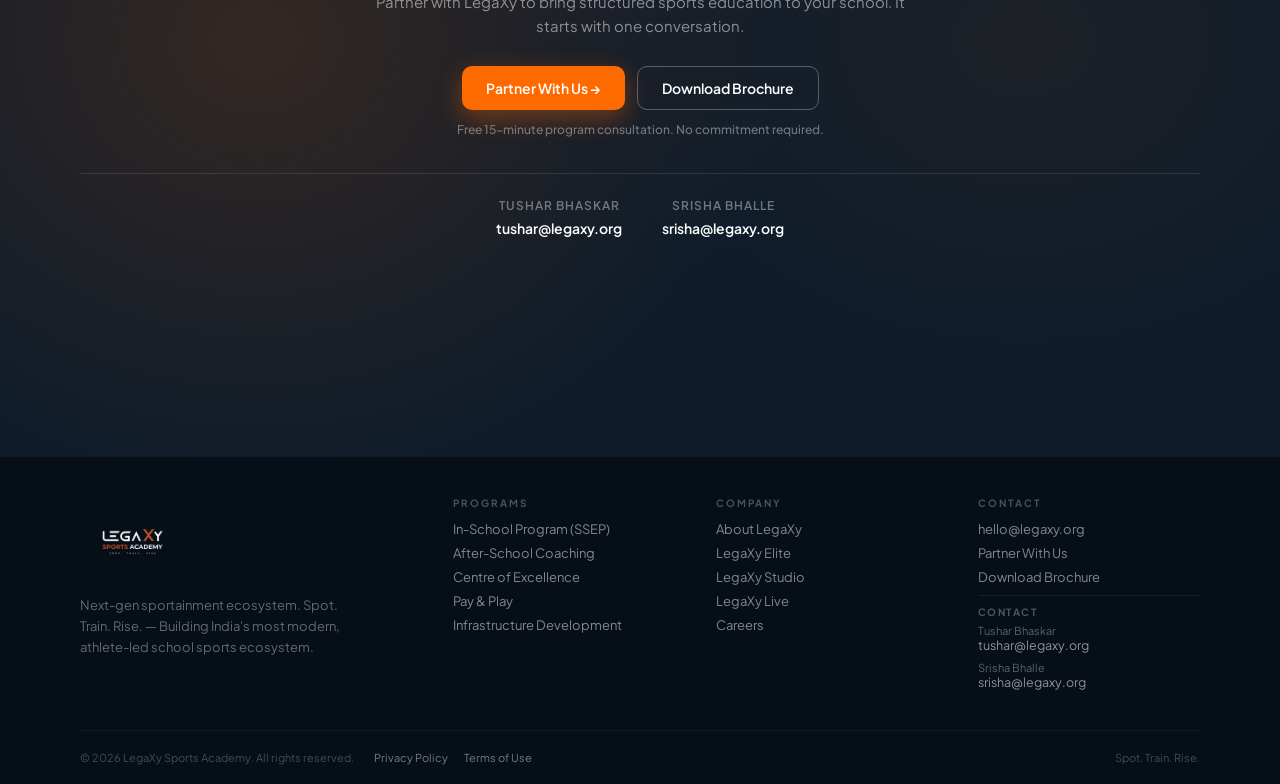
==== commit 4d8c19d9: "Fix mobile page width rendering" ====
--- a/index.html
+++ b/index.html
@@ -548,25 +548,46 @@
 /* ── Logo bigger & more dominant ── */
 .nav-logo img{height:54px !important;}
 .footer-brand .footer-logo{height:90px;}
-/* Mobile viewport width fix */
+/* Mobile viewport width fix — prevent any mobile containing block from narrowing the page */
 @media (max-width:768px){
-  html, body {
-    width: 100%;
-    max-width: 100%;
-    min-width: 100%;
+  html {
+    width:100% !important;
+    min-width:100% !important;
+    max-width:none !important;
+    overflow-x:hidden !important;
   }
   body {
-    overflow-x: hidden;
+    width:100vw !important;
+    min-width:100vw !important;
+    max-width:none !important;
+    margin:0 !important;
+    padding-top:68px !important;
+    overflow-x:hidden !important;
   }
 
-  /* Force every top-level page section to use the actual phone viewport */
   body > section,
   body > .footer {
-    width: 100vw !important;
-    min-width: 100vw !important;
-    max-width: 100vw !important;
-    margin-left: 0 !important;
-    margin-right: 0 !important;
+    position:relative !important;
+    left:0 !important;
+    right:auto !important;
+    width:100vw !important;
+    min-width:100vw !important;
+    max-width:none !important;
+    margin-left:0 !important;
+    margin-right:0 !important;
+  }
+
+  .navbar {
+    left:0 !important;
+    right:auto !important;
+    width:100vw !important;
+    max-width:none !important;
+  }
+
+  .hero .container,
+  .container {
+    width:100% !important;
+    max-width:none !important;
   }
 }
 
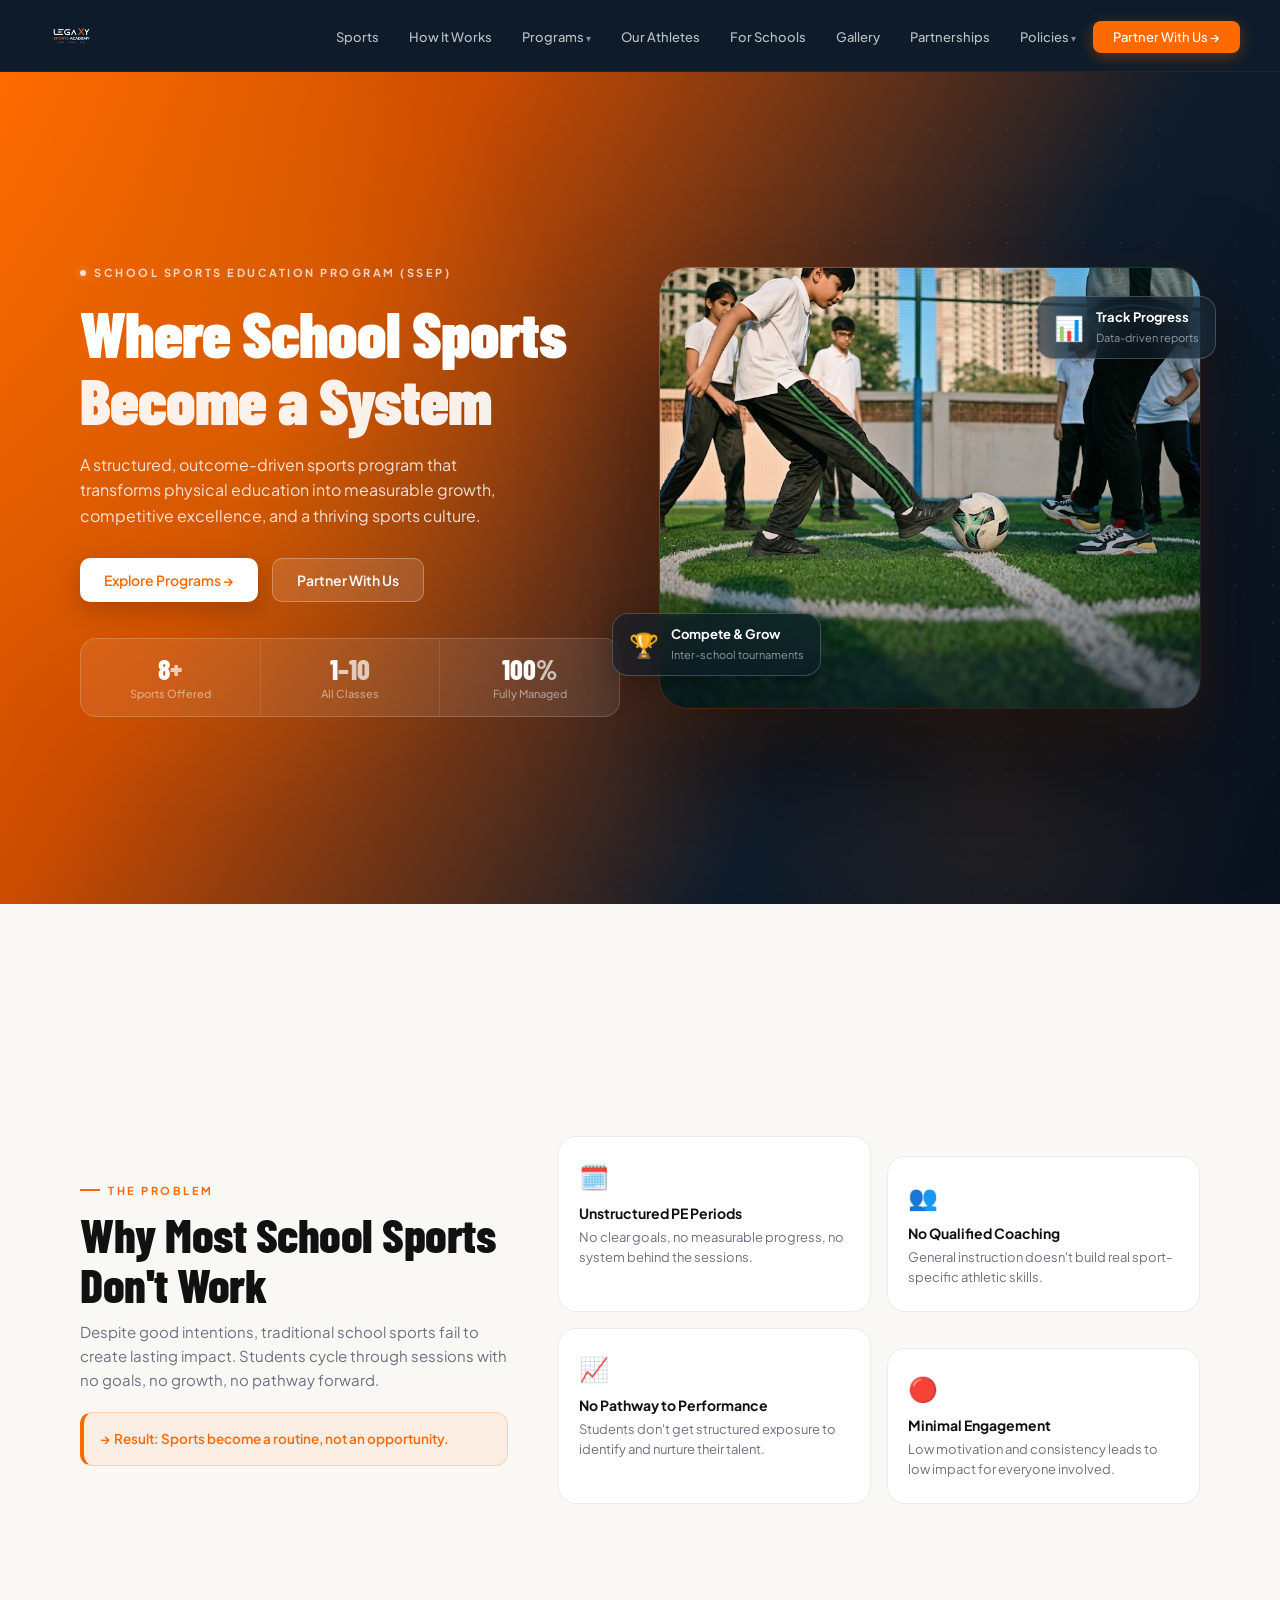
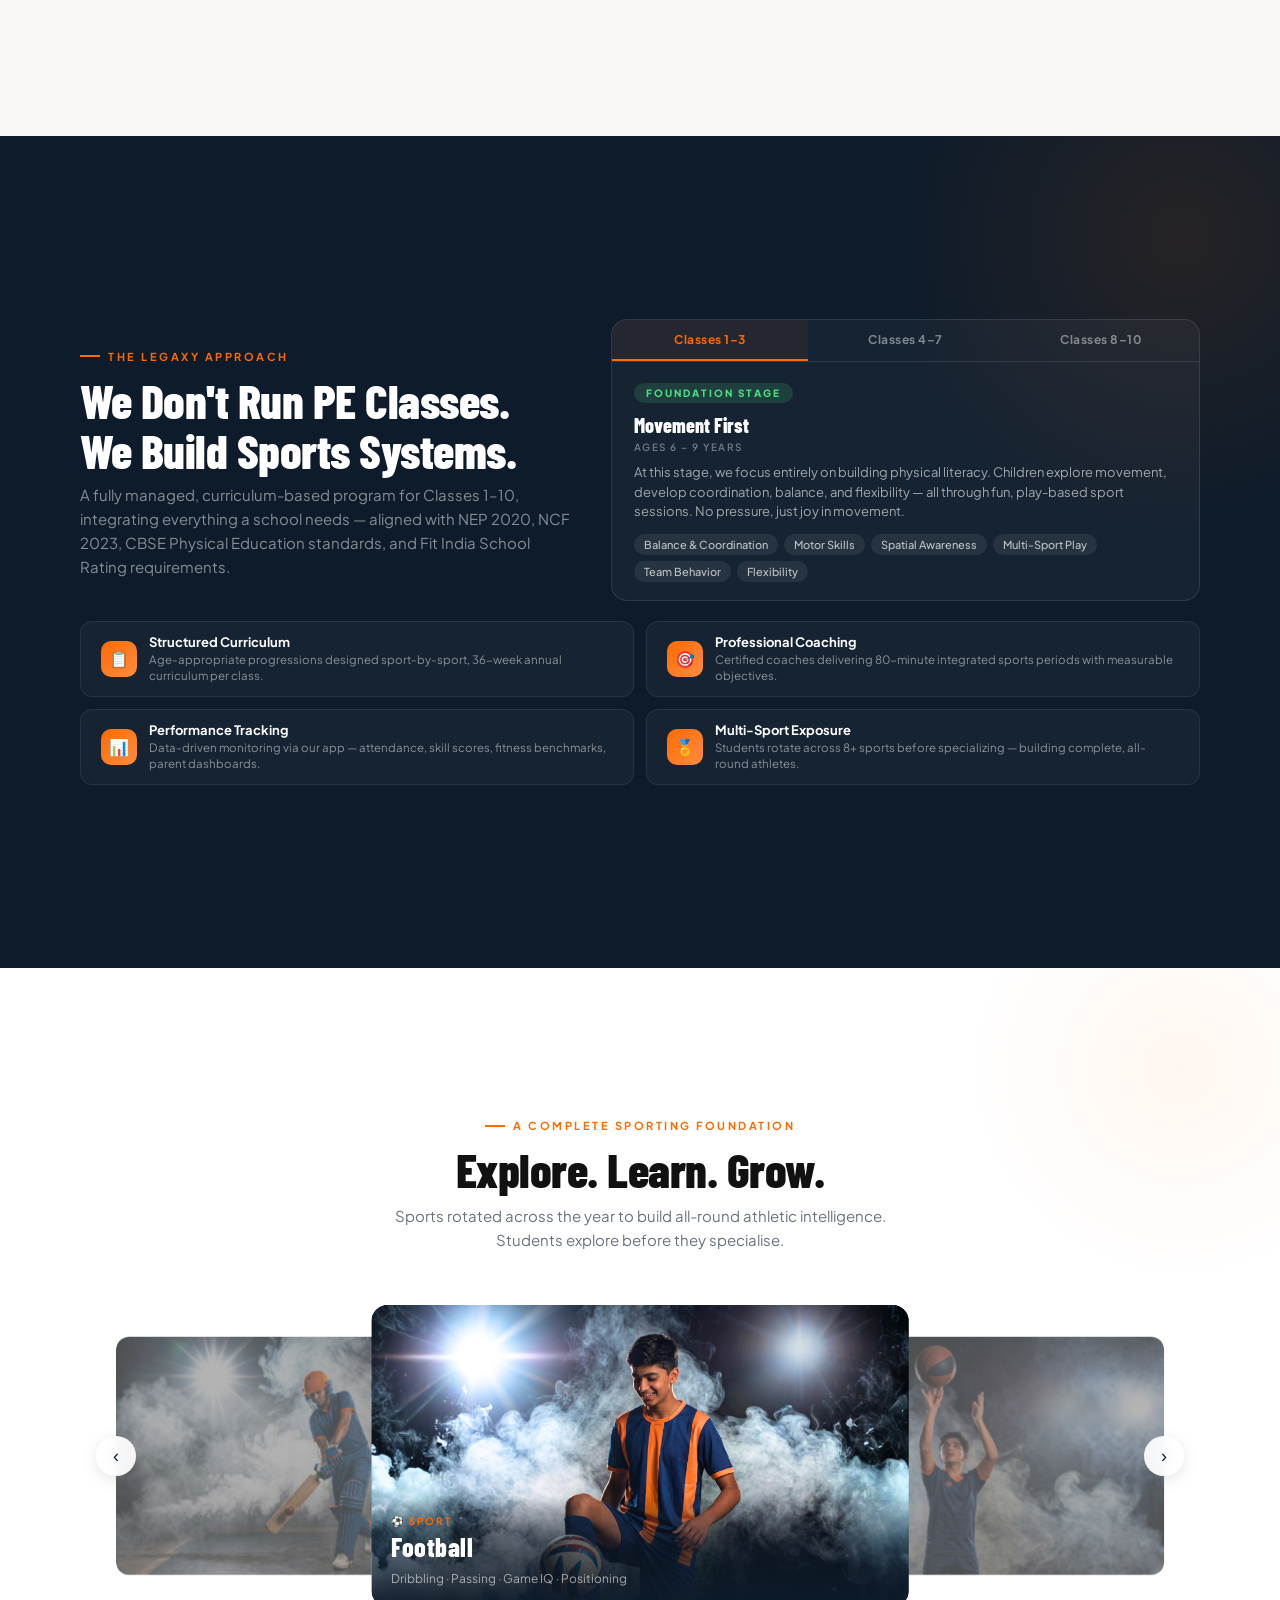
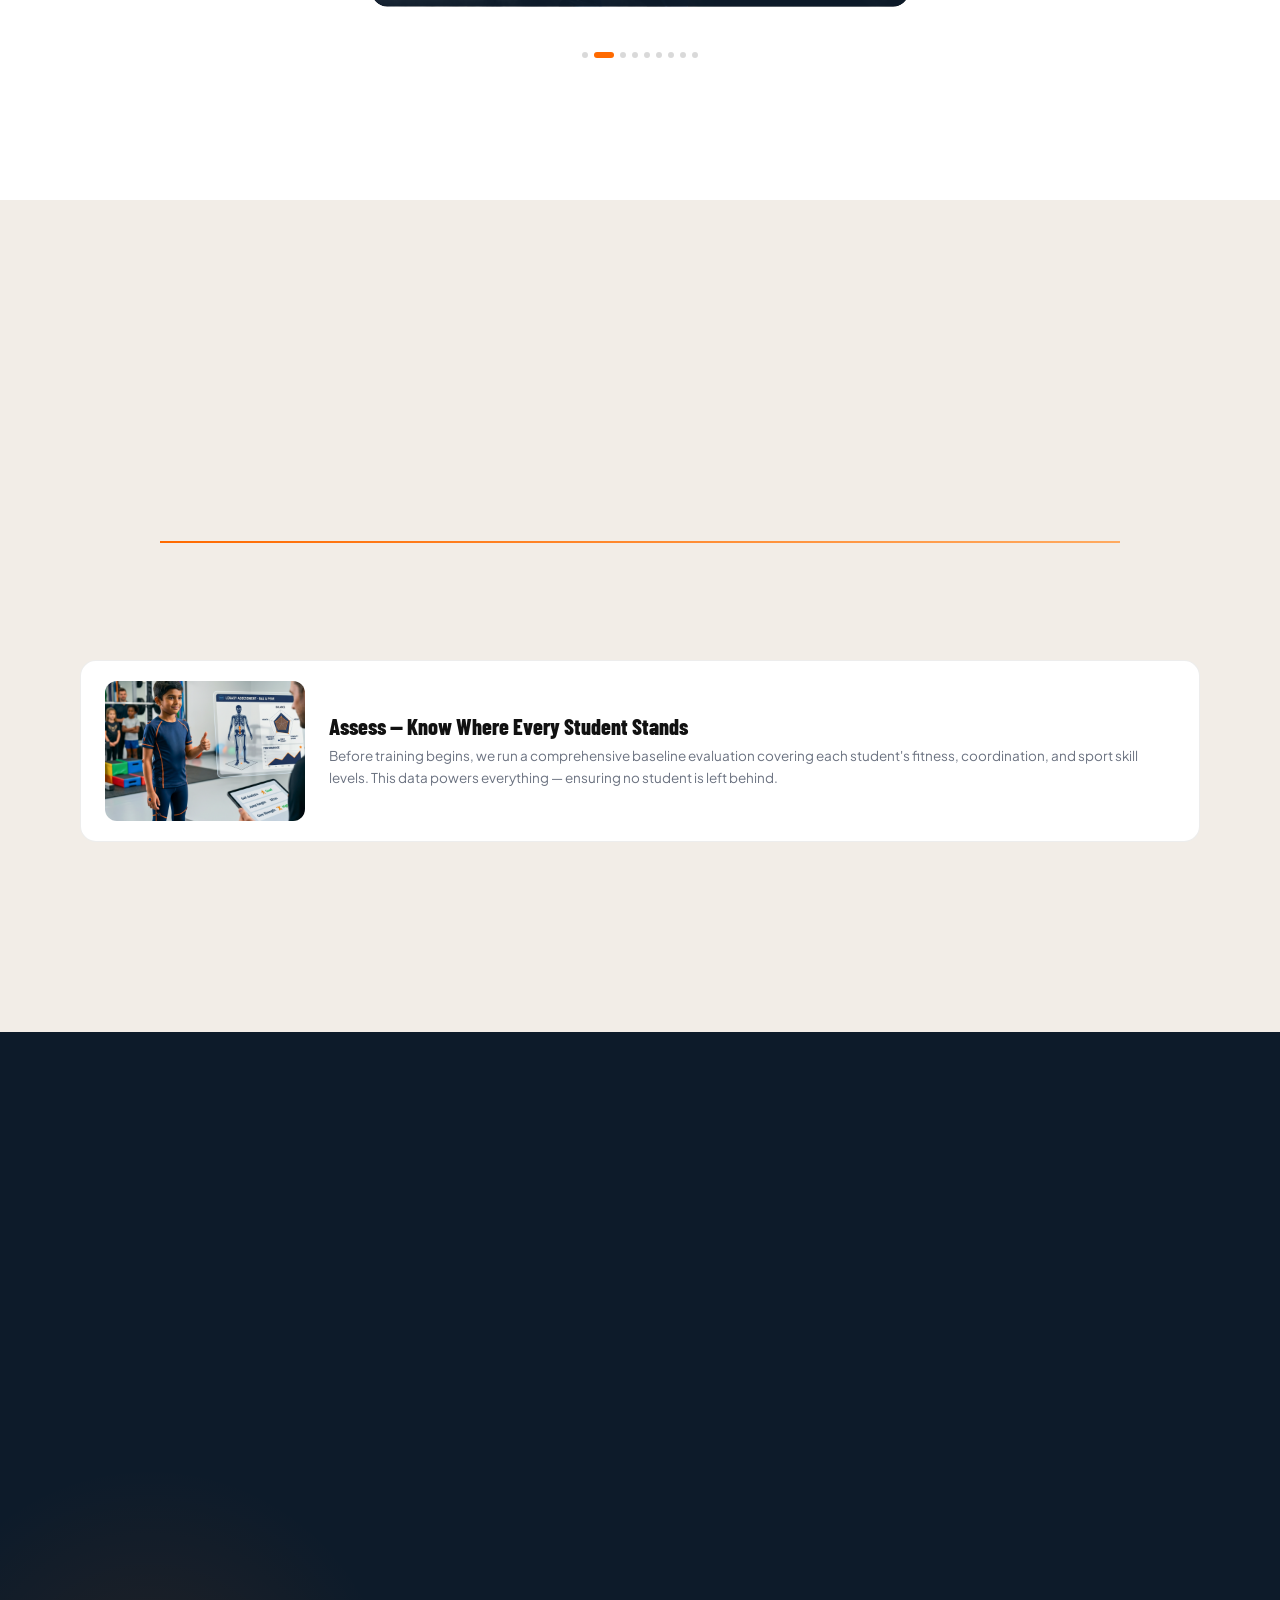
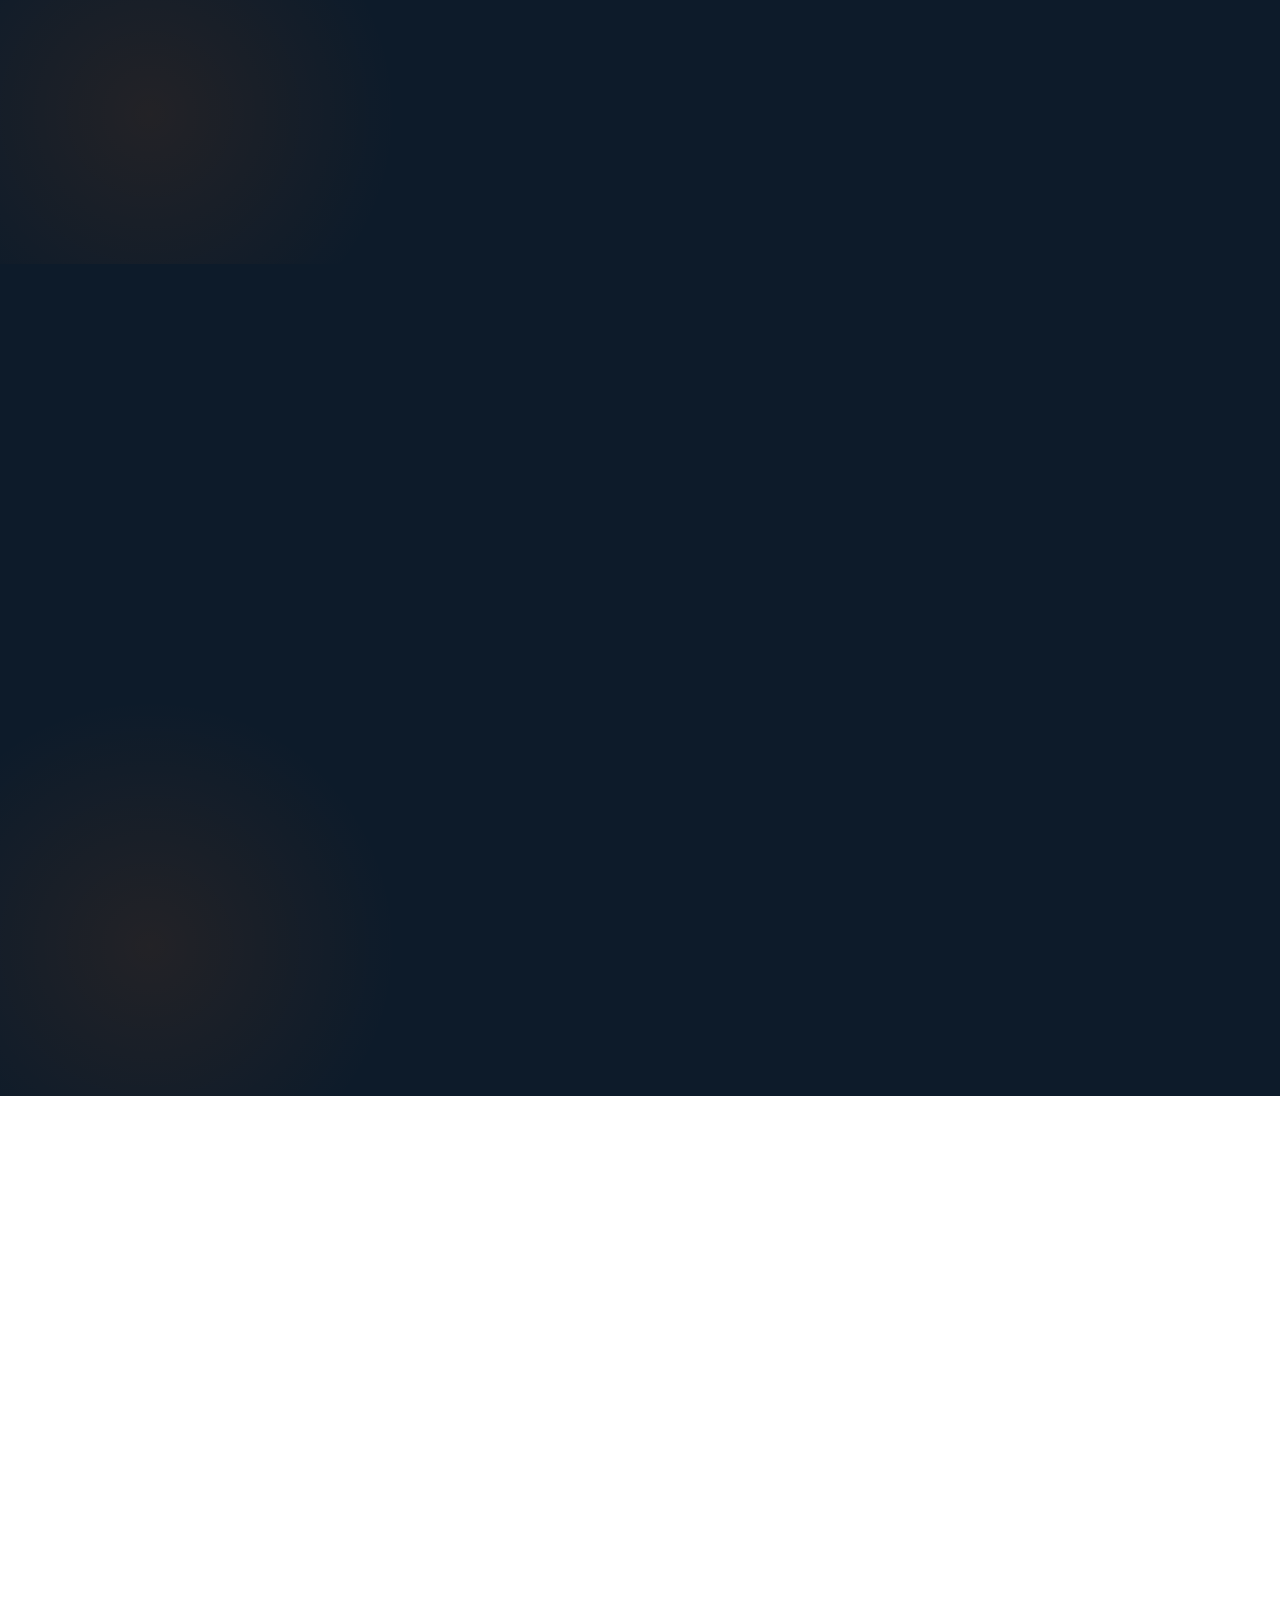
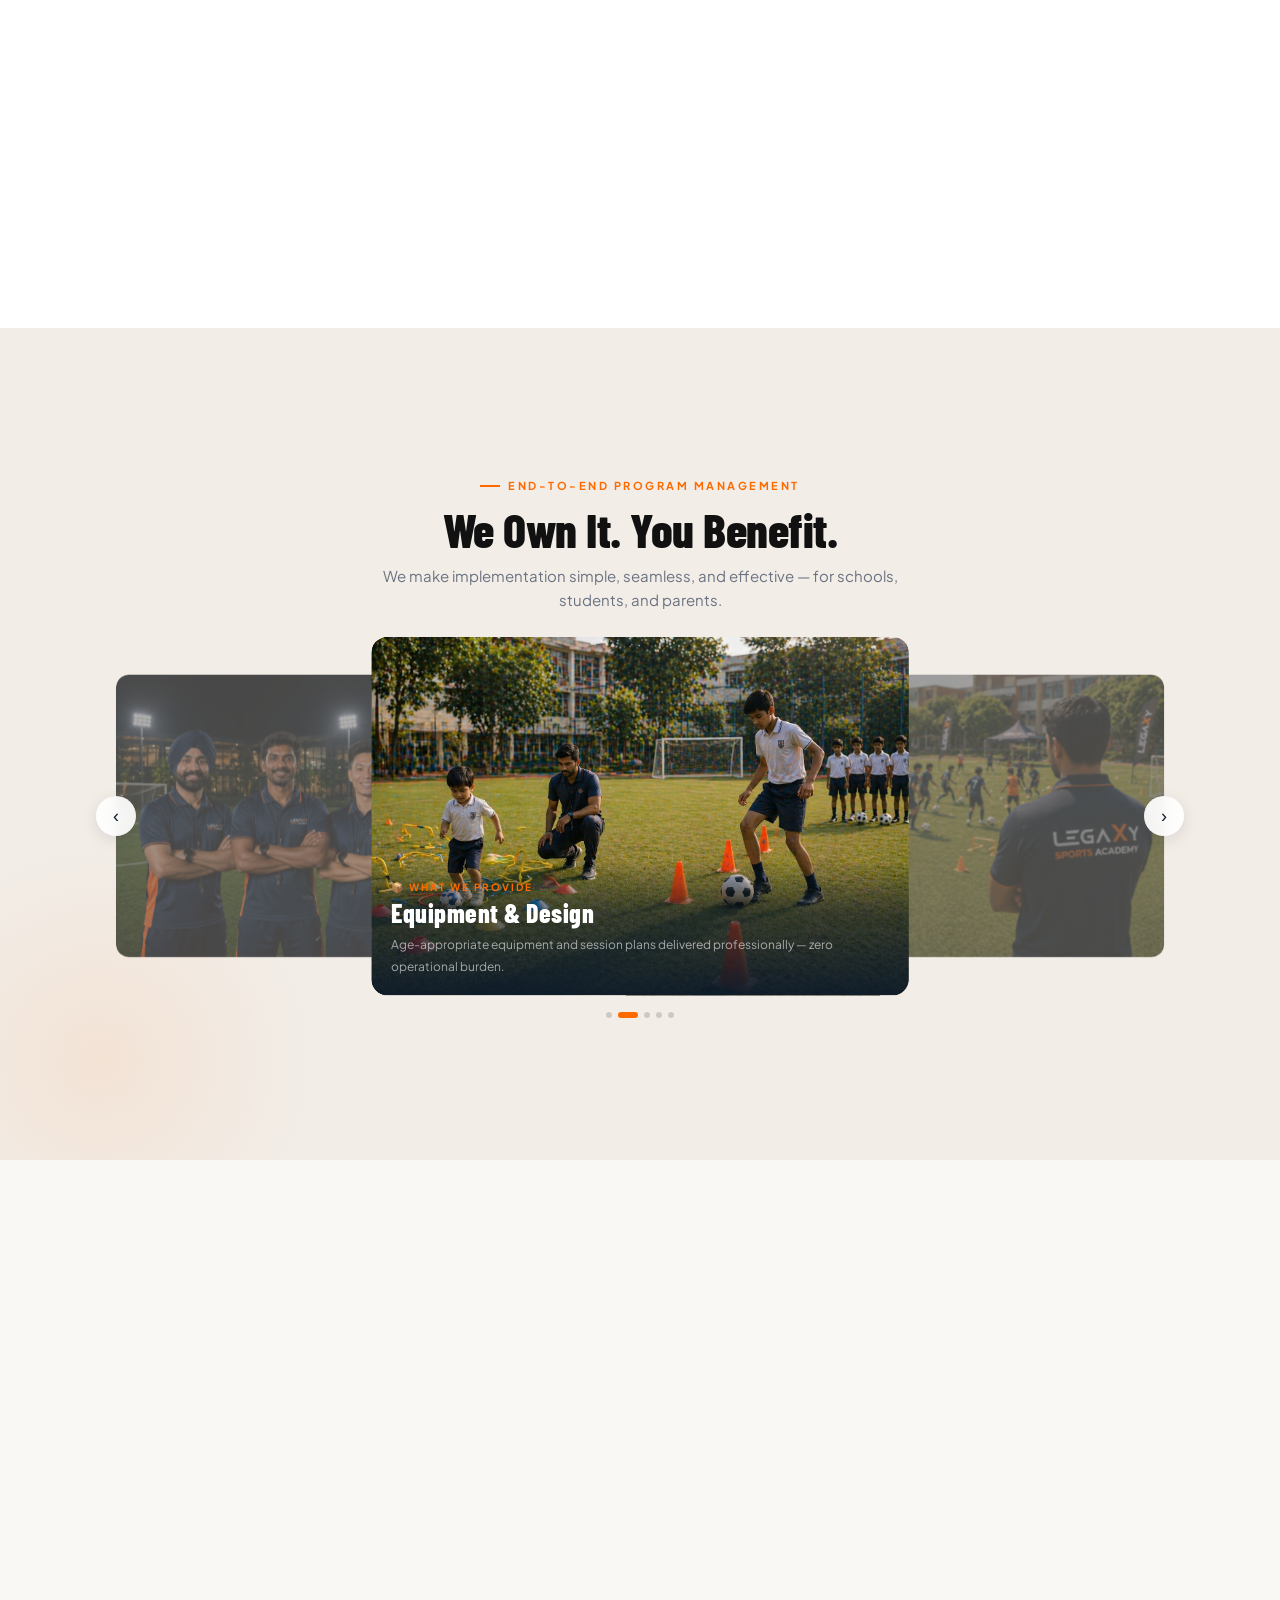
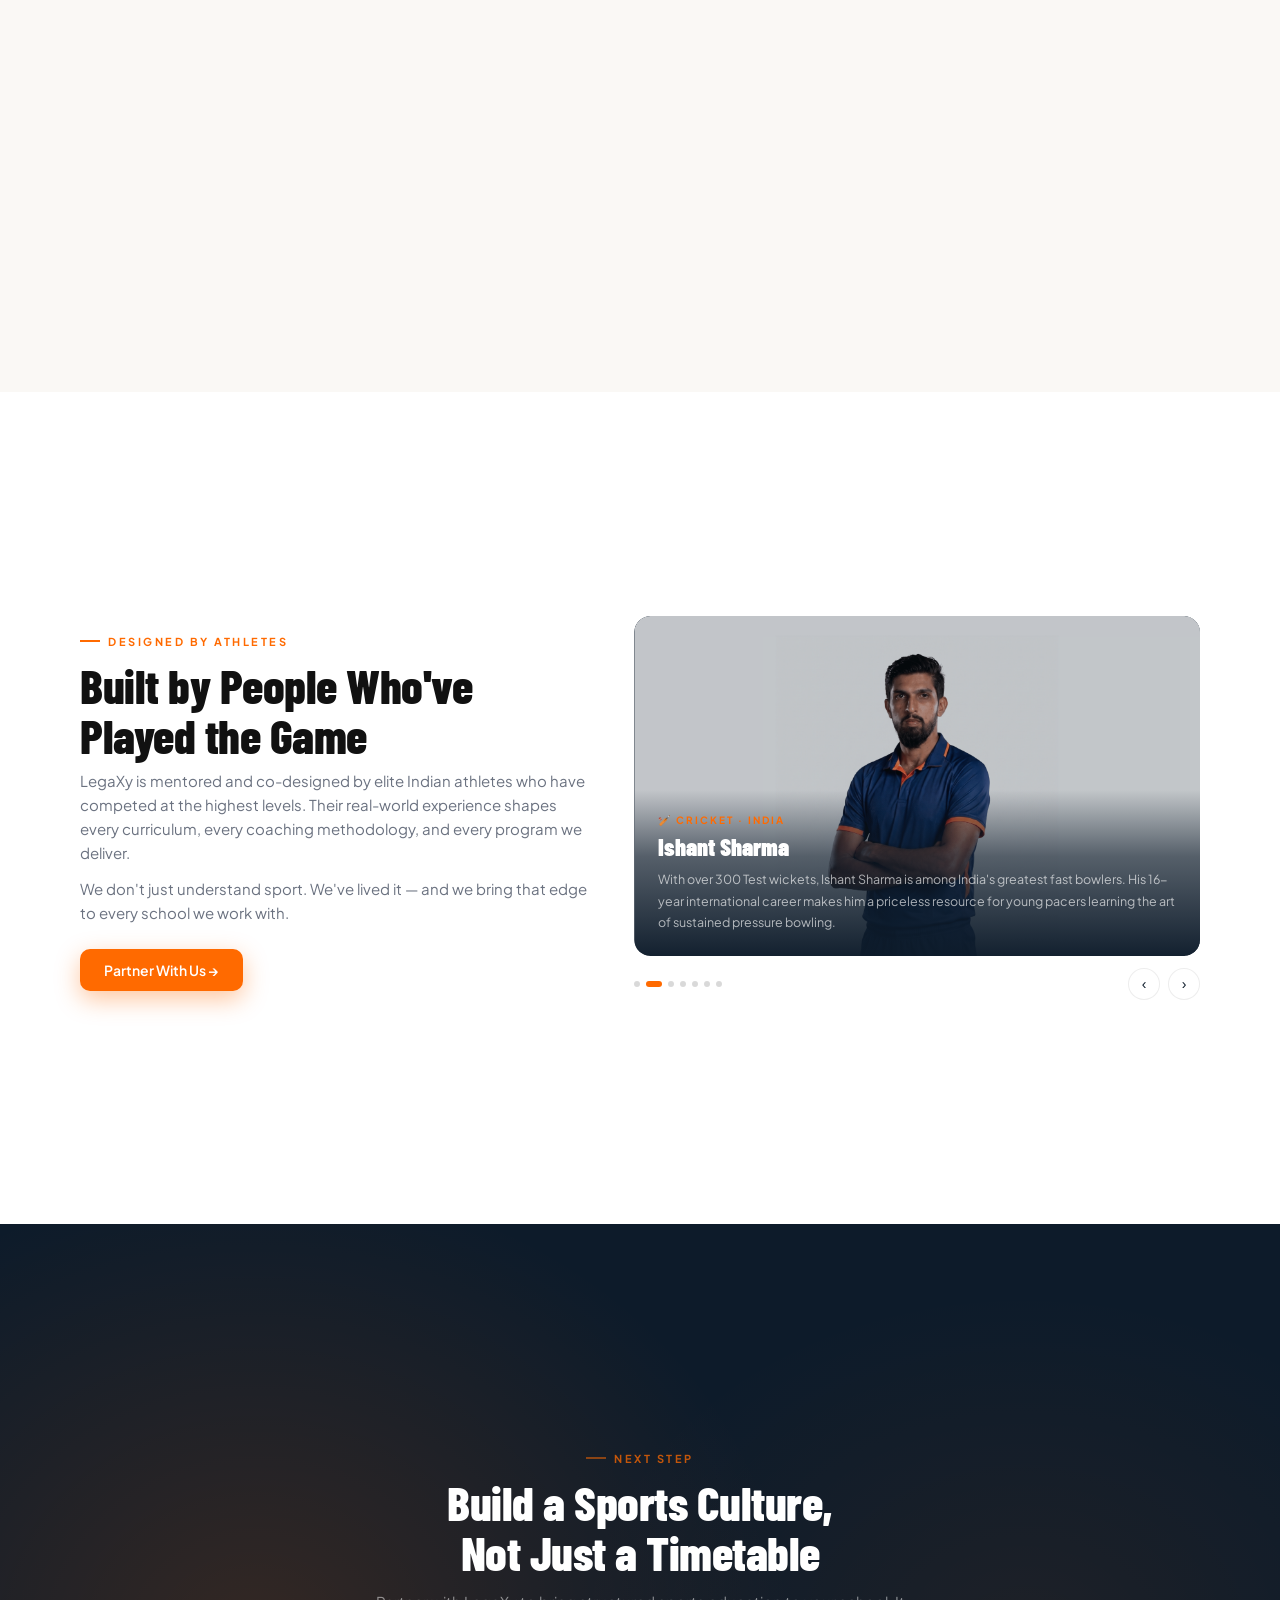
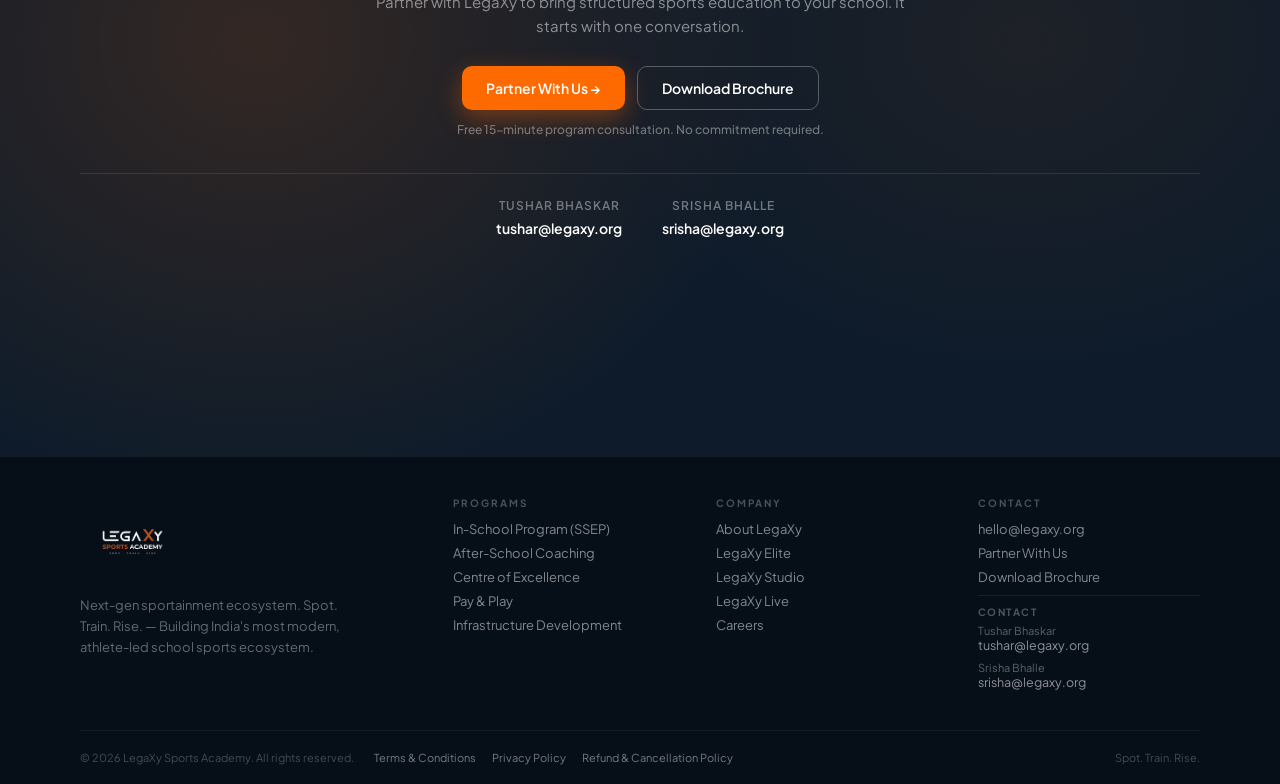
==== commit 997ada5c: "Add Terms, Privacy and Refund policy pages; link them in header and footer - New pages: terms-and-co" ====
--- a/index.html
+++ b/index.html
@@ -548,49 +548,49 @@
 /* ── Logo bigger & more dominant ── */
 .nav-logo img{height:54px !important;}
 .footer-brand .footer-logo{height:90px;}
-/* Mobile viewport width fix — prevent any mobile containing block from narrowing the page */
-@media (max-width:768px){
-  html {
-    width:100% !important;
-    min-width:100% !important;
-    max-width:none !important;
-    overflow-x:hidden !important;
-  }
-  body {
-    width:100vw !important;
-    min-width:100vw !important;
-    max-width:none !important;
-    margin:0 !important;
-    padding-top:68px !important;
-    overflow-x:hidden !important;
-  }
-
-  body > section,
-  body > .footer {
-    position:relative !important;
-    left:0 !important;
-    right:auto !important;
-    width:100vw !important;
-    min-width:100vw !important;
-    max-width:none !important;
-    margin-left:0 !important;
-    margin-right:0 !important;
-  }
-
-  .navbar {
-    left:0 !important;
-    right:auto !important;
-    width:100vw !important;
-    max-width:none !important;
-  }
-
-  .hero .container,
-  .container {
-    width:100% !important;
-    max-width:none !important;
-  }
-}
-
+/* Mobile viewport width fix — prevent any mobile containing block from narrowing the page */
+@media (max-width:768px){
+  html {
+    width:100% !important;
+    min-width:100% !important;
+    max-width:none !important;
+    overflow-x:hidden !important;
+  }
+  body {
+    width:100vw !important;
+    min-width:100vw !important;
+    max-width:none !important;
+    margin:0 !important;
+    padding-top:68px !important;
+    overflow-x:hidden !important;
+  }
+
+  body > section,
+  body > .footer {
+    position:relative !important;
+    left:0 !important;
+    right:auto !important;
+    width:100vw !important;
+    min-width:100vw !important;
+    max-width:none !important;
+    margin-left:0 !important;
+    margin-right:0 !important;
+  }
+
+  .navbar {
+    left:0 !important;
+    right:auto !important;
+    width:100vw !important;
+    max-width:none !important;
+  }
+
+  .hero .container,
+  .container {
+    width:100% !important;
+    max-width:none !important;
+  }
+}
+
 </style>
 </head>
 <body>
@@ -621,8 +621,14 @@
 <li><a href="schools.html">For Schools</a></li>
 <li><a href="gallery.html">Gallery</a></li>
 <li><a href="partnerships.html">Partnerships</a></li>
-<li><a href="privacy-policy.html">Privacy Policy</a></li>
-<li><a href="terms-of-use.html">Terms of Use</a></li>
+<li class="nav-dropdown">
+  <a href="terms-and-conditions.html" class="nav-dropdown-trigger">Policies <span class="nav-arrow">▾</span></a>
+  <ul class="nav-dropdown-menu" style="left:auto;right:0;">
+    <li><a href="terms-and-conditions.html">Terms &amp; Conditions</a></li>
+    <li><a href="privacy-policy.html">Privacy Policy</a></li>
+    <li><a href="refund-and-cancellation-policy.html">Refund &amp; Cancellation Policy</a></li>
+  </ul>
+</li>
 <li><a href="contact.html" class="nav-cta">Partner With Us &#8594;</a></li>
 </ul>
 </div>
@@ -638,8 +644,9 @@
 <li><a href="schools.html">For Schools</a></li>
 <li><a href="gallery.html">Gallery</a></li>
 <li><a href="partnerships.html">Partnerships</a></li>
-<li><a href="privacy-policy.html">Privacy Policy</a></li>
-<li><a href="terms-of-use.html">Terms of Use</a></li>
+<li><a href="terms-and-conditions.html" style="font-size:14px;letter-spacing:1px;opacity:0.75;">Terms &amp; Conditions</a></li>
+<li><a href="privacy-policy.html" style="font-size:14px;letter-spacing:1px;opacity:0.75;">Privacy Policy</a></li>
+<li><a href="refund-and-cancellation-policy.html" style="font-size:14px;letter-spacing:1px;opacity:0.75;">Refund &amp; Cancellation Policy</a></li>
 <li><a href="contact.html" class="nav-cta">Partner With Us &#8594;</a></li>
 </ul>
 </div>
@@ -1236,15 +1243,16 @@
 </div>
 </div>
 </div>
-<div class="footer-bottom">
-<div style="display:flex;align-items:center;gap:20px;flex-wrap:wrap;">
-<p>© 2026 LegaXy Sports Academy. All rights reserved.</p>
-<div style="display:flex;gap:16px;flex-wrap:wrap;">
-<a href="privacy-policy.html" style="color:rgba(255,255,255,0.45);text-decoration:none;font-size:11px;">Privacy Policy</a>
-<a href="terms-of-use.html" style="color:rgba(255,255,255,0.45);text-decoration:none;font-size:11px;">Terms of Use</a>
-</div>
-</div>
-<p>Spot. Train. Rise.</p>
+<div class="footer-bottom">
+<div style="display:flex;align-items:center;gap:20px;flex-wrap:wrap;">
+<p>© 2026 LegaXy Sports Academy. All rights reserved.</p>
+<div style="display:flex;gap:16px;flex-wrap:wrap;justify-content:center;">
+<a href="terms-and-conditions.html" style="color:rgba(255,255,255,0.45);text-decoration:none;font-size:11px;">Terms &amp; Conditions</a>
+<a href="privacy-policy.html" style="color:rgba(255,255,255,0.45);text-decoration:none;font-size:11px;">Privacy Policy</a>
+<a href="refund-and-cancellation-policy.html" style="color:rgba(255,255,255,0.45);text-decoration:none;font-size:11px;">Refund &amp; Cancellation Policy</a>
+</div>
+</div>
+<p>Spot. Train. Rise.</p>
 </div>
 </div>
 </footer>
@@ -1413,11 +1421,10 @@
 
 /* ── Programs dropdown ── */
 (function(){
-  var dl = document.querySelector('.nav-dropdown');
-  if(dl){
+  document.querySelectorAll('.nav-dropdown').forEach(function(dl){
     dl.addEventListener('mouseenter', function(){dl.classList.add('open');});
     dl.addEventListener('mouseleave', function(){dl.classList.remove('open');});
-  }
+  });
 })();
 
 </script>
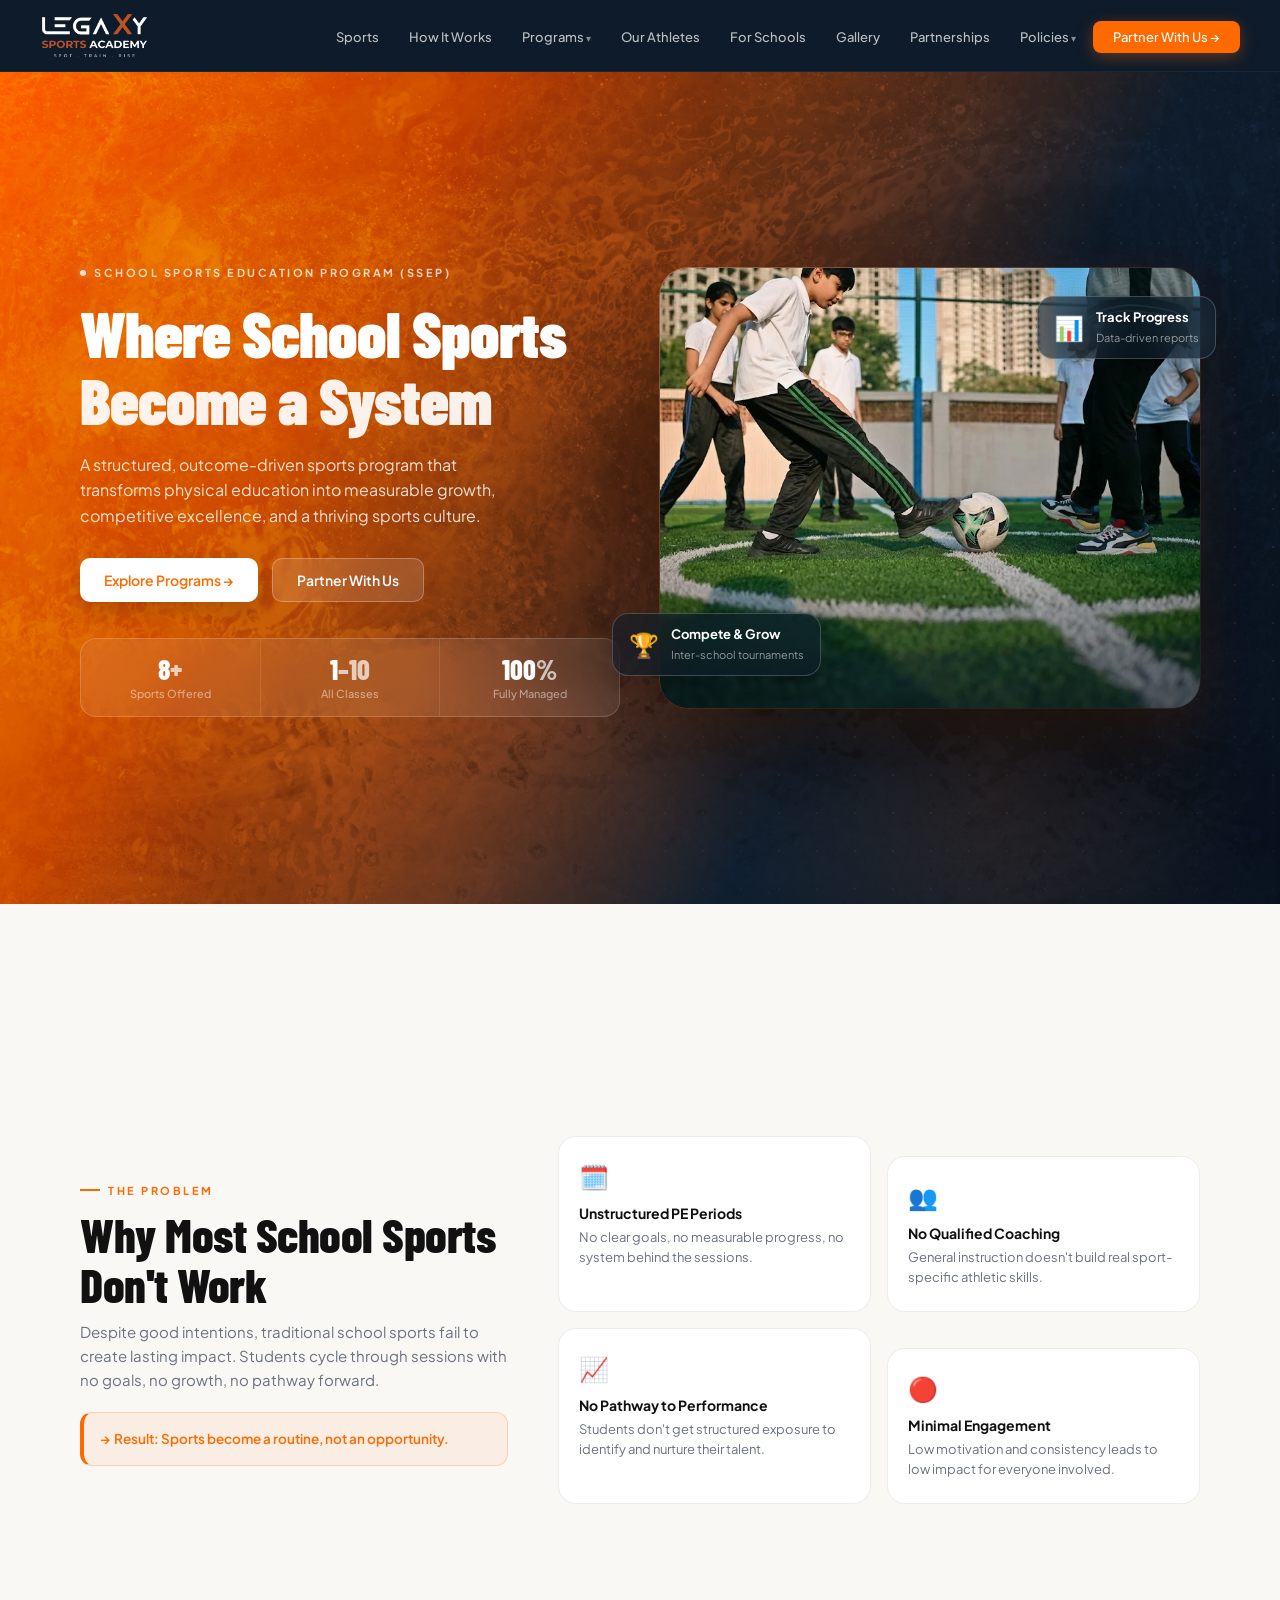
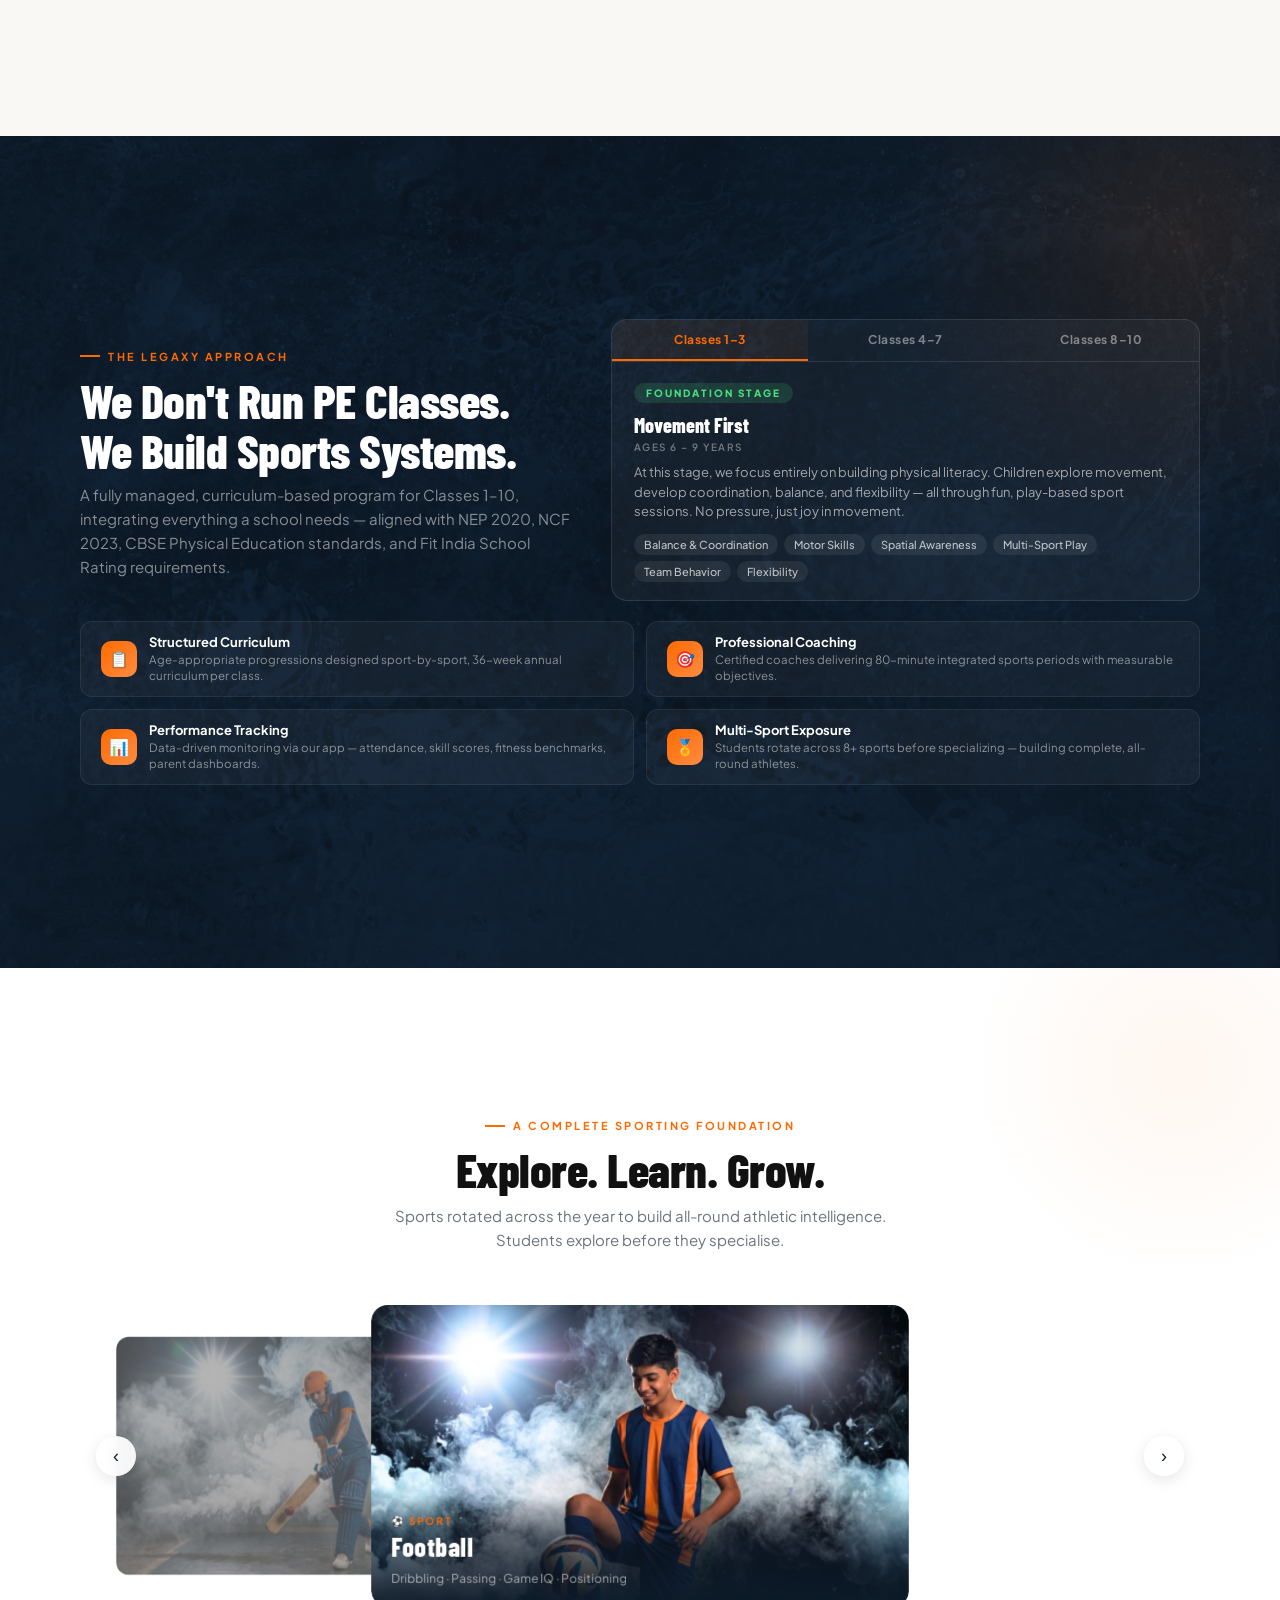
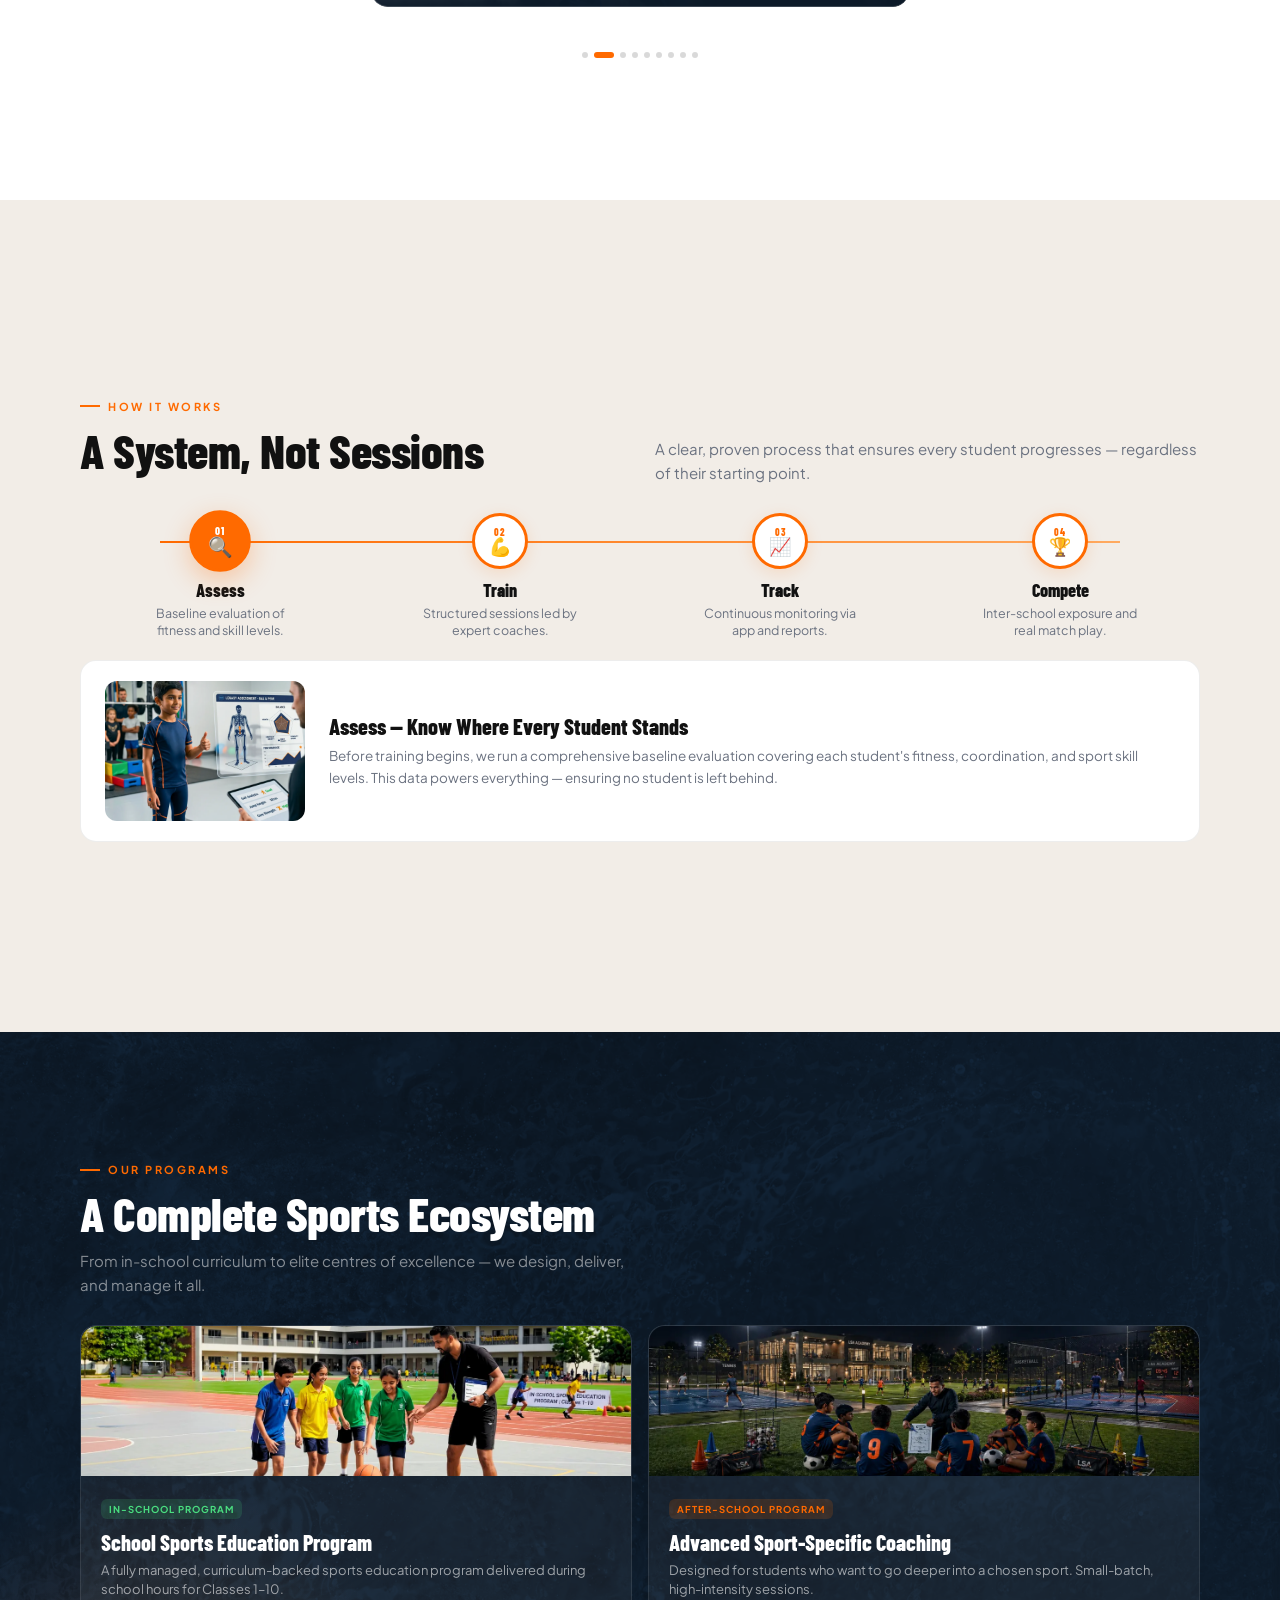
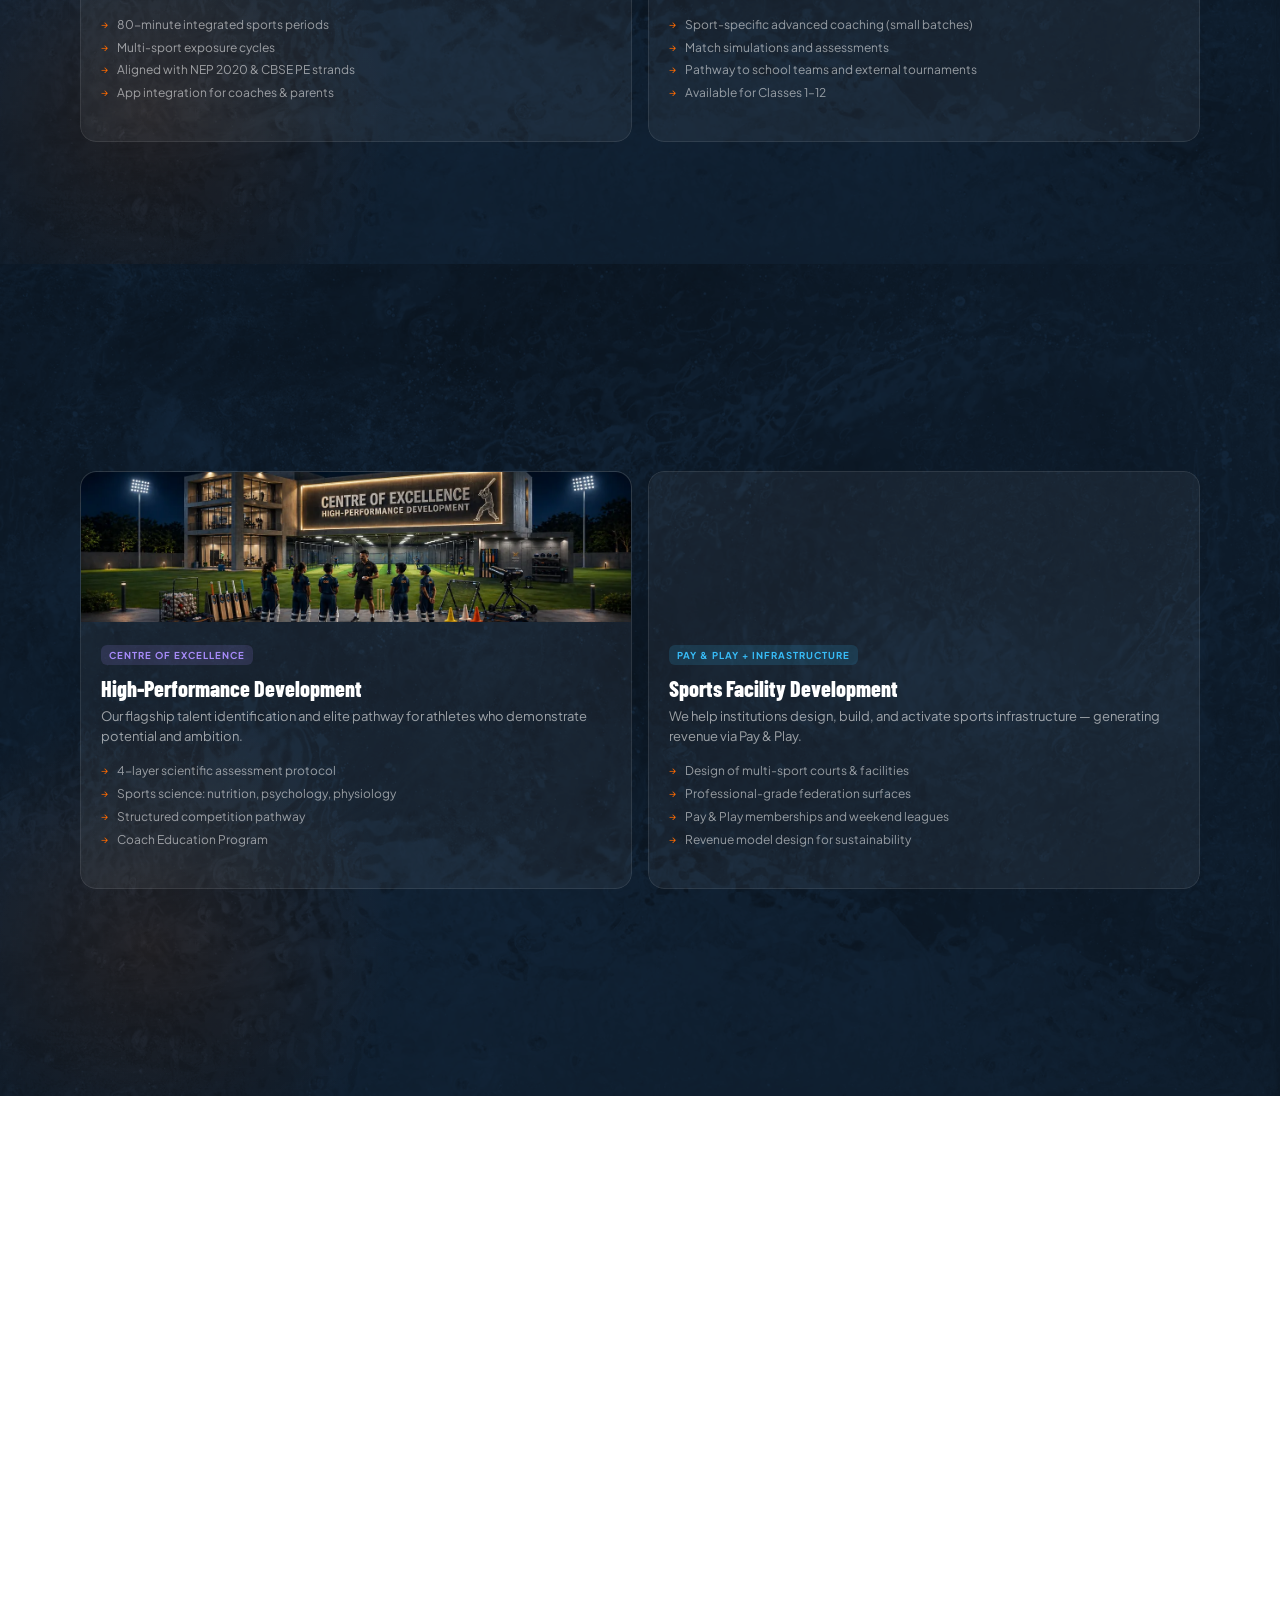
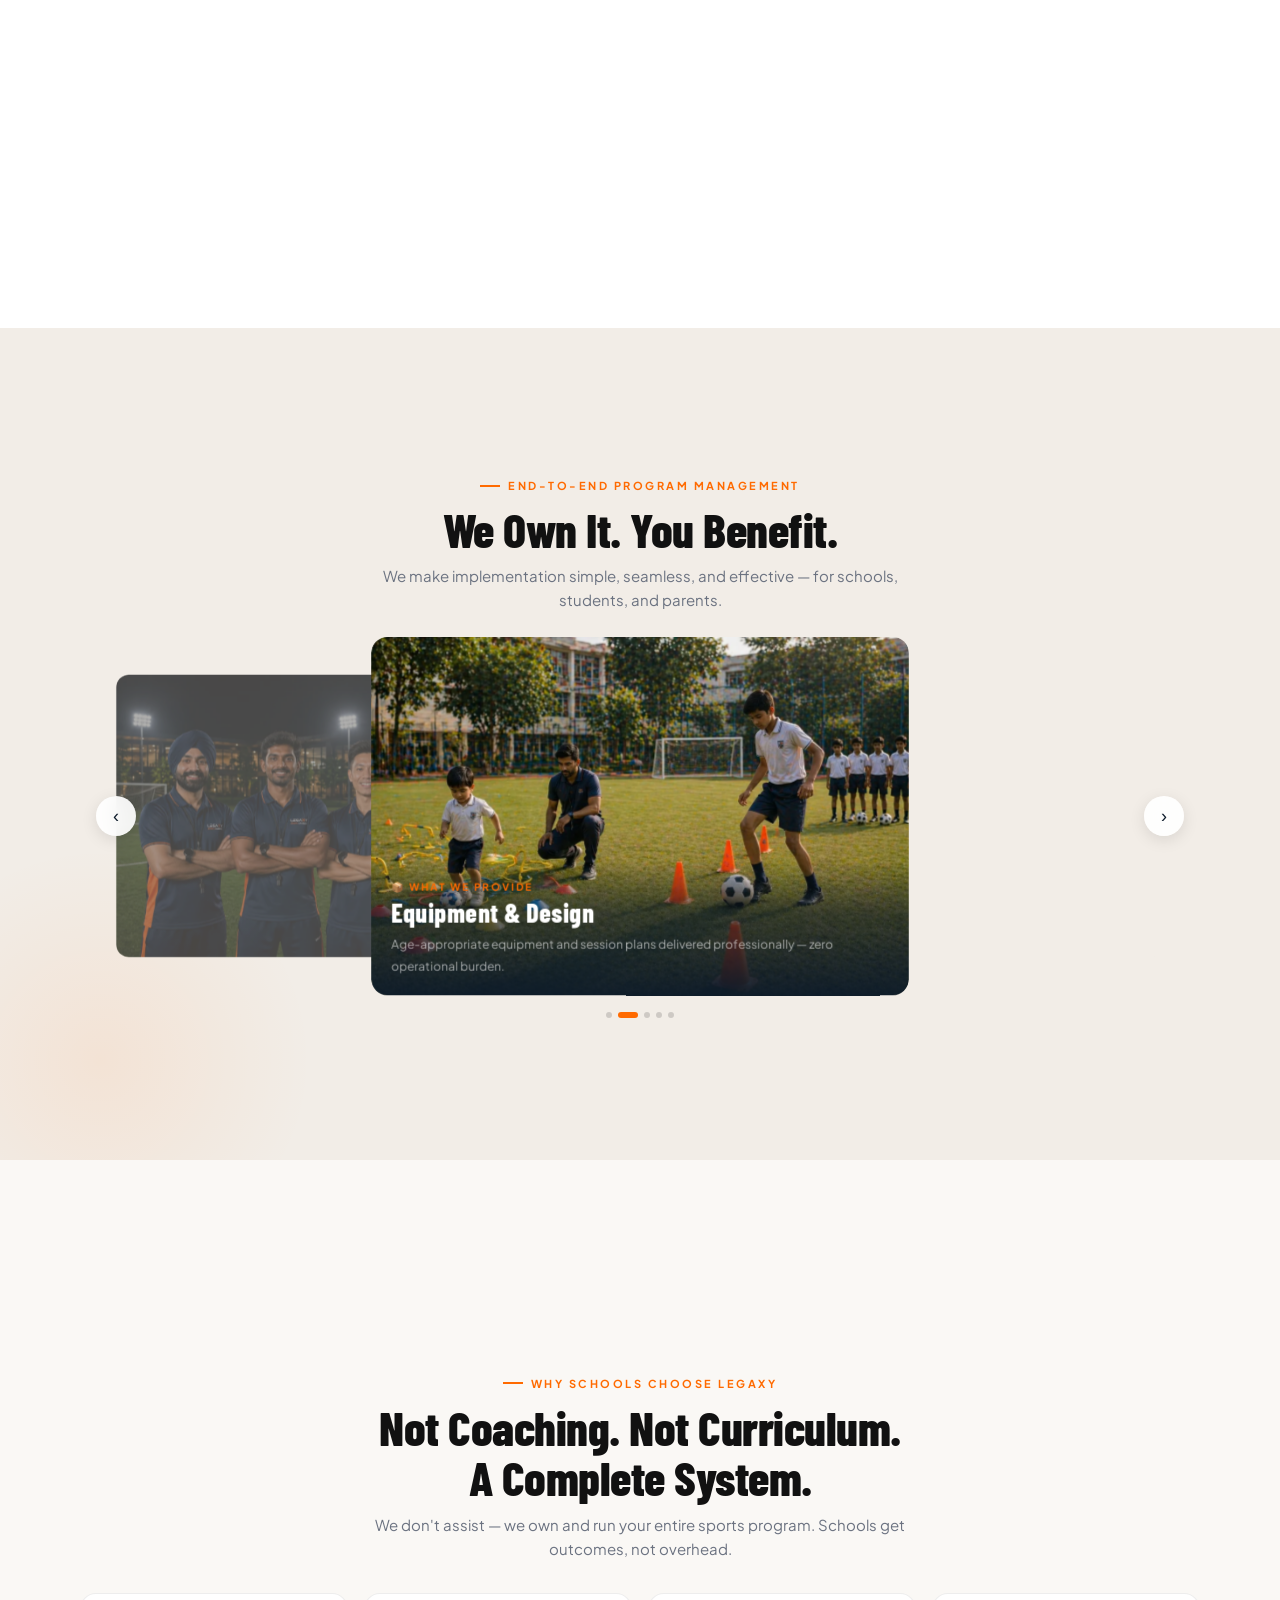
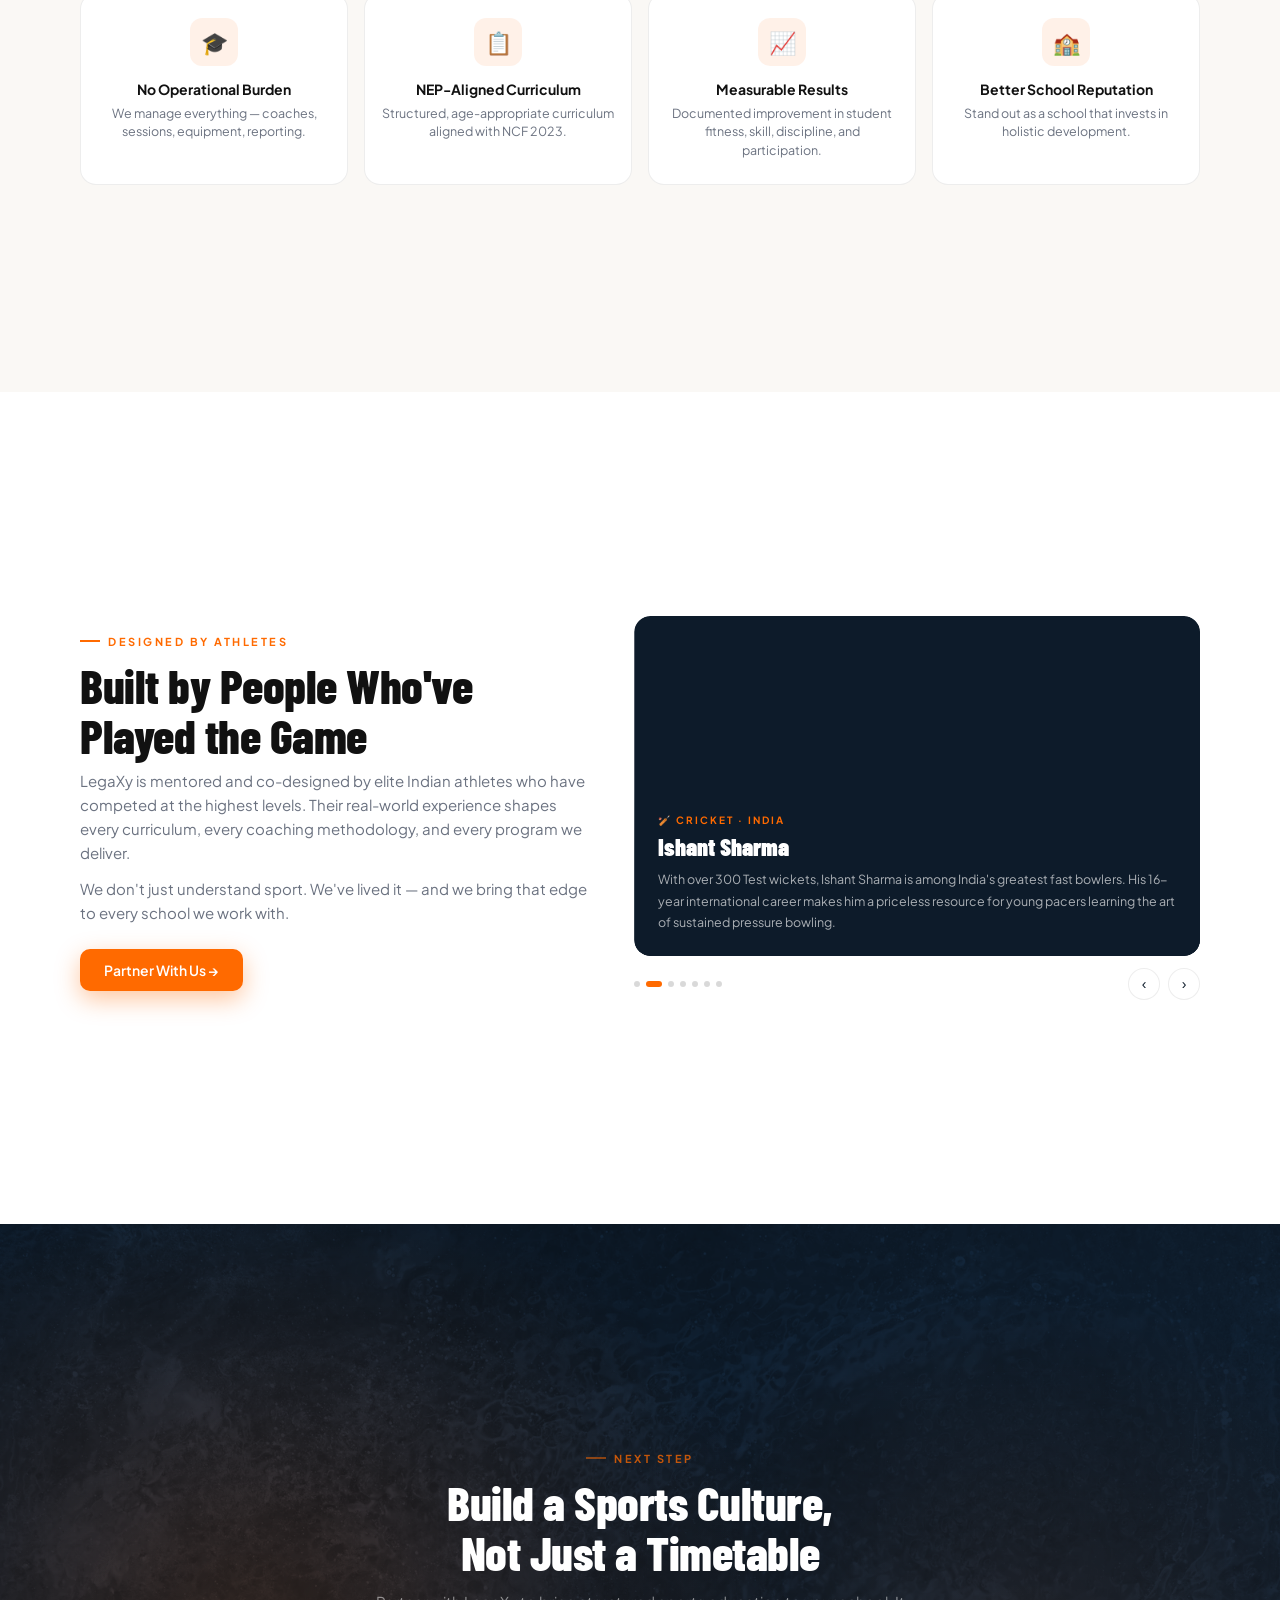
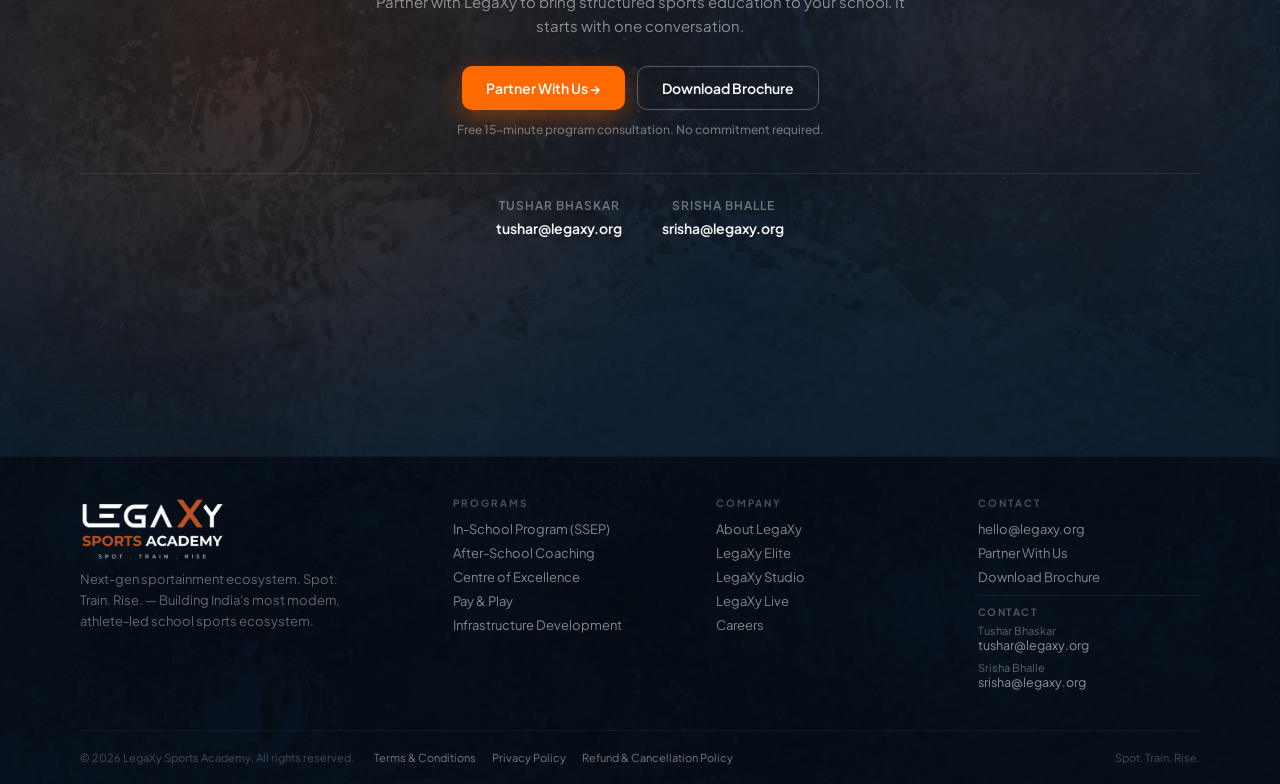
==== commit b4231dd3: "Optimise images and enlarge header/footer logo - Convert all page images to WebP, resized to max 128" ====
--- a/index.html
+++ b/index.html
@@ -50,7 +50,7 @@
 .navbar.scrolled{box-shadow: 0 4px 20px rgba(0,0,0,0.4);}
 .nav-inner{max-width:1200px;margin:0 auto;width:100%;display:flex;align-items:center;justify-content:space-between;}
 .nav-logo{text-decoration:none;display:flex;align-items:center;}
-.nav-logo img{height:54px;width:auto;object-fit:contain;display:block;}
+.nav-logo img{height:48px;width:auto;object-fit:contain;display:block;}
 .nav-links{display:flex;align-items:center;gap:4px;list-style:none;}
 .nav-links a{color:rgba(255,255,255,0.72);text-decoration:none;font-size:13px;font-weight:500;padding:7px 13px;border-radius:8px;transition:all 0.2s;}
 .nav-links a:hover{color:white;background:rgba(255,255,255,0.09);}
@@ -75,7 +75,7 @@
     inset: 0;
     z-index: 1; /* Sets the texture right behind the container content */
     pointer-events: none;
-    background-image: url('Texturelabs_Glass_154XL.jpg');
+    background-image: url('glass-texture.webp');
     background-size: cover;
     background-position: center;
     mix-blend-mode: overlay; /* Blends perfectly with dark navy and gradients */
@@ -346,7 +346,7 @@
 /* ══════════ FOOTER ══════════ */
 .footer{background:#060e18;padding:40px 0 20px;border-top:1px solid rgba(255,255,255,0.05); scroll-snap-align: none; position: relative; overflow: hidden;}
 .footer-inner{display:grid;grid-template-columns:1.5fr 1fr 1fr 1fr;gap:40px;margin-bottom:32px;}
-.footer-brand .footer-logo{height:90px;width:auto;object-fit:contain;display:block;margin-bottom:8px;}
+.footer-brand .footer-logo{height:64px;width:auto;object-fit:contain;display:block;margin-bottom:8px;}
 .footer-brand p{font-size:13px;color:rgba(255,255,255,0.38);line-height:1.6;max-width:260px;}
 .footer-col h5{font-size:10px;font-weight:700;letter-spacing:2px;text-transform:uppercase;color:rgba(255,255,255,0.28);margin-bottom:12px;}
 .footer-col a{display:block;color:rgba(255,255,255,0.5);text-decoration:none;font-size:13px;margin-bottom:8px;transition:color 0.2s;}
@@ -375,7 +375,7 @@
   .navbar { height: 68px; padding: 0 16px; }
   .menu-toggle { display: block; } /* Show Hamburger */
   body { padding-top: 68px; }
-  .nav-logo img { height: 46px; }
+  .nav-logo img { height: 40px; }
   .nav-links { display: none; }
   .container { padding: 0 16px; }
 
@@ -546,8 +546,8 @@
 .nav-dropdown-menu li a{display:block;padding:9px 14px;font-size:12.5px;color:rgba(255,255,255,0.7);border-radius:8px;background:none;transition:all 0.15s;white-space:nowrap;font-size:13px;}
 .nav-dropdown-menu li a:hover{color:white;background:rgba(255,255,255,0.08);}
 /* ── Logo bigger & more dominant ── */
-.nav-logo img{height:54px !important;}
-.footer-brand .footer-logo{height:90px;}
+.nav-logo img{height:48px !important;}
+.footer-brand .footer-logo{height:64px;}
 /* Mobile viewport width fix — prevent any mobile containing block from narrowing the page */
 @media (max-width:768px){
   html {
@@ -600,7 +600,7 @@
 <nav class="navbar" id="navbar">
 <div class="nav-inner">
 <a href="#" class="nav-logo">
-<img src="lsa-logo-white.png" alt="LegaXy Sports Academy" id="navLogo">
+<img decoding="async" src="lsa-logo-white.webp" alt="LegaXy Sports Academy" id="navLogo">
 </a>
 
 <button class="menu-toggle" id="menuToggle">☰</button>
@@ -673,7 +673,7 @@
 </div>
 <div class="hero-right">
 <div class="hero-img-wrap">
-<img src="hero-img.png" alt="School sports">
+<img decoding="async" src="hero-img.webp" alt="School sports">
 <div class="hero-img-glass"></div>
 <div class="hero-badge hero-badge-1">
 <div class="hb-icon">🏆</div>
@@ -894,15 +894,15 @@
 <div class="cf-outer">
 <div class="cf-wrap" id="sportsCF">
 <div class="cf-track" id="sportsTrack">
-<div class="cf-item"><img src="cpf_cricket.png" alt="Cricket"><div class="cf-body"><span class="cf-tag">🏏 Sport</span><span class="cf-title">Cricket</span><span class="cf-sub">Batting · Bowling · Match Awareness · Team Strategy</span></div></div>
-<div class="cf-item"><img src="cpf_football.png" alt="Football"><div class="cf-body"><span class="cf-tag">⚽ Sport</span><span class="cf-title">Football</span><span class="cf-sub">Dribbling · Passing · Game IQ · Positioning</span></div></div>
-<div class="cf-item"><img src="cpf_basketball.png" alt="Basketball"><div class="cf-body"><span class="cf-tag">🏀 Sport</span><span class="cf-title">Basketball</span><span class="cf-sub">Shooting · Defense · Court Vision · Teamwork</span></div></div>
-<div class="cf-item"><img src="cpf_badminton.png" alt="Badminton"><div class="cf-body"><span class="cf-tag">🏸 Sport</span><span class="cf-title">Badminton</span><span class="cf-sub">Agility · Reflexes · Shot Control · Footwork</span></div></div>
-<div class="cf-item"><img src="cpf_TT.png" alt="Table Tennis"><div class="cf-body"><span class="cf-tag">🏓 Sport</span><span class="cf-title">Table Tennis</span><span class="cf-sub">Spin · Reflex · Placement · Tactical Play</span></div></div>
-<div class="cf-item"><img src="cpf_pickleball.png" alt="Pickleball"><div class="cf-body"><span class="cf-tag">🏒 Sport</span><span class="cf-title">Pickleball</span><span class="cf-sub">Strategy · Agility · Court Smarts · Fast Reactions</span></div></div>
-<div class="cf-item"><img src="cpf_swimming.png" alt="Swimming"><div class="cf-body"><span class="cf-tag">🏊 Sport</span><span class="cf-title">Swimming</span><span class="cf-sub">Technique · Endurance · Breathing · Strokes</span></div></div>
-<div class="cf-item"><img src="cpf_selfdef.png" alt="Self Defence"><div class="cf-body"><span class="cf-tag">🥋 Sport</span><span class="cf-title">Self-Defense</span><span class="cf-sub">Discipline · Awareness · Strength · Confidence</span></div></div>
-<div class="cf-item"><img src="cpf_movement.png" alt="Fitness"><div class="cf-body"><span class="cf-tag">🏋️ Sport</span><span class="cf-title">Fitness & Movement</span><span class="cf-sub">Strength · Coordination · Mobility · Endurance</span></div></div>
+<div class="cf-item"><img loading="lazy" decoding="async" src="cpf_cricket.webp" alt="Cricket"><div class="cf-body"><span class="cf-tag">🏏 Sport</span><span class="cf-title">Cricket</span><span class="cf-sub">Batting · Bowling · Match Awareness · Team Strategy</span></div></div>
+<div class="cf-item"><img loading="lazy" decoding="async" src="cpf_football.webp" alt="Football"><div class="cf-body"><span class="cf-tag">⚽ Sport</span><span class="cf-title">Football</span><span class="cf-sub">Dribbling · Passing · Game IQ · Positioning</span></div></div>
+<div class="cf-item"><img loading="lazy" decoding="async" src="cpf_basketball.webp" alt="Basketball"><div class="cf-body"><span class="cf-tag">🏀 Sport</span><span class="cf-title">Basketball</span><span class="cf-sub">Shooting · Defense · Court Vision · Teamwork</span></div></div>
+<div class="cf-item"><img loading="lazy" decoding="async" src="cpf_badminton.webp" alt="Badminton"><div class="cf-body"><span class="cf-tag">🏸 Sport</span><span class="cf-title">Badminton</span><span class="cf-sub">Agility · Reflexes · Shot Control · Footwork</span></div></div>
+<div class="cf-item"><img loading="lazy" decoding="async" src="cpf_TT.webp" alt="Table Tennis"><div class="cf-body"><span class="cf-tag">🏓 Sport</span><span class="cf-title">Table Tennis</span><span class="cf-sub">Spin · Reflex · Placement · Tactical Play</span></div></div>
+<div class="cf-item"><img loading="lazy" decoding="async" src="cpf_pickleball.webp" alt="Pickleball"><div class="cf-body"><span class="cf-tag">🏒 Sport</span><span class="cf-title">Pickleball</span><span class="cf-sub">Strategy · Agility · Court Smarts · Fast Reactions</span></div></div>
+<div class="cf-item"><img loading="lazy" decoding="async" src="cpf_swimming.webp" alt="Swimming"><div class="cf-body"><span class="cf-tag">🏊 Sport</span><span class="cf-title">Swimming</span><span class="cf-sub">Technique · Endurance · Breathing · Strokes</span></div></div>
+<div class="cf-item"><img loading="lazy" decoding="async" src="cpf_selfdef.webp" alt="Self Defence"><div class="cf-body"><span class="cf-tag">🥋 Sport</span><span class="cf-title">Self-Defense</span><span class="cf-sub">Discipline · Awareness · Strength · Confidence</span></div></div>
+<div class="cf-item"><img loading="lazy" decoding="async" src="cpf_movement.webp" alt="Fitness"><div class="cf-body"><span class="cf-tag">🏋️ Sport</span><span class="cf-title">Fitness & Movement</span><span class="cf-sub">Strength · Coordination · Mobility · Endurance</span></div></div>
 </div>
 </div>
 <button class="cf-nav cf-prev" id="sP">‹</button>
@@ -937,19 +937,19 @@
 </div>
 </div>
 <div class="proc-detail show" id="pd0">
-<img class="proc-detail-img" src="assess.png" alt="Assessment">
+<img loading="lazy" decoding="async" class="proc-detail-img" src="assess.webp" alt="Assessment">
 <div><h4>Assess — Know Where Every Student Stands</h4><p>Before training begins, we run a comprehensive baseline evaluation covering each student's fitness, coordination, and sport skill levels. This data powers everything — ensuring no student is left behind.</p></div>
 </div>
 <div class="proc-detail" id="pd1">
-<img class="proc-detail-img" src="training.png" alt="Training">
+<img loading="lazy" decoding="async" class="proc-detail-img" src="training.webp" alt="Training">
 <div><h4>Train — Structured Sessions, Expert Coaches</h4><p>Age-appropriate, curriculum-aligned 80-minute sessions led by certified coaches. Every session follows the LegaXy Training Blueprint — warm-up, skill focus, team activity, match play, cool-down.</p></div>
 </div>
 <div class="proc-detail" id="pd2">
-<img class="proc-detail-img" src="tracking.png" alt="Tracking">
+<img loading="lazy" decoding="async" class="proc-detail-img" src="tracking.webp" alt="Tracking">
 <div><h4>Track — Data That Actually Means Something</h4><p>We continuously measure progress against each student's own baseline. Schools get periodic reports, parents get visibility via the LegaXy app, and coaches use data to refine sessions.</p></div>
 </div>
 <div class="proc-detail" id="pd3">
-<img class="proc-detail-img" src="competition.png" alt="Competition">
+<img loading="lazy" decoding="async" class="proc-detail-img" src="competition.webp" alt="Competition">
 <div><h4>Compete — Where Growth Becomes Real</h4><p>Students get inter-school exposure and competitive opportunities — School Olympics, inter-house tournaments, and external circuits. Competing builds character and confidence.</p></div>
 </div>
 </div>
@@ -966,7 +966,7 @@
 <div class="programs-grid">
 
 <div class="prog-card reveal rd1">
-<img class="prog-card-img" src="inschool.png" alt="In-School Program">
+<img loading="lazy" decoding="async" class="prog-card-img" src="inschool.webp" alt="In-School Program">
 <div class="prog-card-body">
 <div class="prog-badge inschool-badge">In-School Program</div>
 <h3>School Sports Education Program</h3>
@@ -981,7 +981,7 @@
 </div>
 
 <div class="prog-card reveal rd2">
-<img class="prog-card-img" src="afterschool.png" alt="After-School Program">
+<img loading="lazy" decoding="async" class="prog-card-img" src="afterschool.webp" alt="After-School Program">
 <div class="prog-card-body">
 <div class="prog-badge afterschool-badge">After-School Program</div>
 <h3>Advanced Sport-Specific Coaching</h3>
@@ -1005,7 +1005,7 @@
 <div class="programs-grid" style="margin-top: 0;">
 
 <div class="prog-card reveal rd1">
-<img class="prog-card-img" src="coe.png" alt="Centre of Excellence">
+<img loading="lazy" decoding="async" class="prog-card-img" src="coe.webp" alt="Centre of Excellence">
 <div class="prog-card-body">
 <div class="prog-badge coe-badge">Centre of Excellence</div>
 <h3>High-Performance Development</h3>
@@ -1020,7 +1020,7 @@
 </div>
 
 <div class="prog-card reveal rd2">
-<img class="prog-card-img" src="paynplay.png" alt="Infrastructure">
+<img loading="lazy" decoding="async" class="prog-card-img" src="paynplay.webp" alt="Infrastructure">
 <div class="prog-card-body">
 <div class="prog-badge infra-badge">Pay & Play + Infrastructure</div>
 <h3>Sports Facility Development</h3>
@@ -1067,11 +1067,11 @@
 <div class="cf-outer">
 <div class="cf-wrap" id="schoolsCF">
 <div class="cf-track" id="schoolsTrack">
-<div class="cf-item"><img src="coaches.png" alt="Coaches"><div class="cf-body"><span class="cf-tag">👨‍🏫 What We Provide</span><span class="cf-title">Expert Coaches</span><span class="cf-sub">Qualified professionals trained to teach, engage, and inspire every student every session.</span></div></div>
-<div class="cf-item"><img src="equipment.png" alt="Equipment"><div class="cf-body"><span class="cf-tag">📦 What We Provide</span><span class="cf-title">Equipment & Design</span><span class="cf-sub">Age-appropriate equipment and session plans delivered professionally — zero operational burden.</span></div></div>
-<div class="cf-item"><img src="mobileapp.png" alt="Reporting"><div class="cf-body"><span class="cf-tag">📊 What We Provide</span><span class="cf-title">Reporting</span><span class="cf-sub">Attendance tracking, skill assessments, and parent communication via the LegaXy app.</span></div></div>
-<div class="cf-item"><img src="events.png" alt="Events"><div class="cf-body"><span class="cf-tag">🏆 What We Provide</span><span class="cf-title">Events</span><span class="cf-sub">Inter-house tournaments, School Olympics, Parents Premier League — we build culture.</span></div></div>
-<div class="cf-item"><img src="training.png" alt="Integration"><div class="cf-body"><span class="cf-tag">🤝 What We Provide</span><span class="cf-title">Integration</span><span class="cf-sub">We align with your existing timetable, operations, and academic calendar — no disruption.</span></div></div>
+<div class="cf-item"><img loading="lazy" decoding="async" src="coaches.webp" alt="Coaches"><div class="cf-body"><span class="cf-tag">👨‍🏫 What We Provide</span><span class="cf-title">Expert Coaches</span><span class="cf-sub">Qualified professionals trained to teach, engage, and inspire every student every session.</span></div></div>
+<div class="cf-item"><img loading="lazy" decoding="async" src="equipment.webp" alt="Equipment"><div class="cf-body"><span class="cf-tag">📦 What We Provide</span><span class="cf-title">Equipment & Design</span><span class="cf-sub">Age-appropriate equipment and session plans delivered professionally — zero operational burden.</span></div></div>
+<div class="cf-item"><img loading="lazy" decoding="async" src="mobileapp.webp" alt="Reporting"><div class="cf-body"><span class="cf-tag">📊 What We Provide</span><span class="cf-title">Reporting</span><span class="cf-sub">Attendance tracking, skill assessments, and parent communication via the LegaXy app.</span></div></div>
+<div class="cf-item"><img loading="lazy" decoding="async" src="events.webp" alt="Events"><div class="cf-body"><span class="cf-tag">🏆 What We Provide</span><span class="cf-title">Events</span><span class="cf-sub">Inter-house tournaments, School Olympics, Parents Premier League — we build culture.</span></div></div>
+<div class="cf-item"><img loading="lazy" decoding="async" src="training.webp" alt="Integration"><div class="cf-body"><span class="cf-tag">🤝 What We Provide</span><span class="cf-title">Integration</span><span class="cf-sub">We align with your existing timetable, operations, and academic calendar — no disruption.</span></div></div>
 </div>
 </div>
 <button class="cf-nav cf-prev" id="scP">‹</button>
@@ -1112,7 +1112,7 @@
 <div class="ath-track" id="athTrack">
 
 <div class="ath-card">
-<img src="Chahal.png" alt="Yuzvendra Chahal" class="player-img">
+<img loading="lazy" decoding="async" src="Chahal.webp" alt="Yuzvendra Chahal" class="player-img">
 <div class="ath-overlay">
 <span class="ath-sport">🏏 Cricket · India</span>
 <span class="ath-name">Yuzvendra Chahal</span>
@@ -1121,7 +1121,7 @@
 </div>
 
 <div class="ath-card">
-<img src="Ishant-sharma.png" alt="Ishant Sharma" class="player-img">
+<img loading="lazy" decoding="async" src="Ishant-sharma.webp" alt="Ishant Sharma" class="player-img">
 <div class="ath-overlay">
 <span class="ath-sport">🏏 Cricket · India</span>
 <span class="ath-name">Ishant Sharma</span>
@@ -1130,7 +1130,7 @@
 </div>
 
 <div class="ath-card">
-<img src="umesh-yadav.png" alt="Umesh Yadav" class="player-img">
+<img loading="lazy" decoding="async" src="umesh-yadav.webp" alt="Umesh Yadav" class="player-img">
 <div class="ath-overlay">
 <span class="ath-sport">🏏 Cricket · India</span>
 <span class="ath-name">Umesh Yadav</span>
@@ -1139,7 +1139,7 @@
 </div>
 
 <div class="ath-card">
-<img src="Harshit-rana.png" alt="Harshit Rana" class="player-img">
+<img loading="lazy" decoding="async" src="Harshit-rana.webp" alt="Harshit Rana" class="player-img">
 <div class="ath-overlay">
 <span class="ath-sport">🏏 Cricket · India</span>
 <span class="ath-name">Harshit Rana</span>
@@ -1148,7 +1148,7 @@
 </div>
 
 <div class="ath-card">
-<img src="Puja-tomar.png" alt="Puja Tomar" class="player-img">
+<img loading="lazy" decoding="async" src="Puja-tomar.webp" alt="Puja Tomar" class="player-img">
 <div class="ath-overlay">
 <span class="ath-sport">🥋 MMA · India</span>
 <span class="ath-name">Puja Tomar</span>
@@ -1157,7 +1157,7 @@
 </div>
 
 <div class="ath-card">
-<img src="Neetu-chandra.png" alt="Neetu Chandra" class="player-img">
+<img loading="lazy" decoding="async" src="Neetu-chandra.webp" alt="Neetu Chandra" class="player-img">
 <div class="ath-overlay">
 <span class="ath-sport">🥋 Taekwondo · India</span>
 <span class="ath-name">Neetu Chandra</span>
@@ -1166,7 +1166,7 @@
 </div>
 
 <div class="ath-card">
-<img src="Pratima-singh.png" alt="Pratima Singh" class="player-img">
+<img loading="lazy" decoding="async" src="Pratima-singh.webp" alt="Pratima Singh" class="player-img">
 <div class="ath-overlay">
 <span class="ath-sport">🏀 Basketball · India</span>
 <span class="ath-name">Pratima Singh</span>
@@ -1212,7 +1212,7 @@
 <div class="container">
 <div class="footer-inner">
 <div class="footer-brand">
-<img src="lsa-logo-white.png" alt="LegaXy Sports Academy" class="footer-logo">
+<img decoding="async" src="lsa-logo-white.webp" alt="LegaXy Sports Academy" class="footer-logo">
 <p>Next-gen sportainment ecosystem. Spot. Train. Rise. — Building India's most modern, athlete-led school sports ecosystem.</p>
 </div>
 <div class="footer-col">
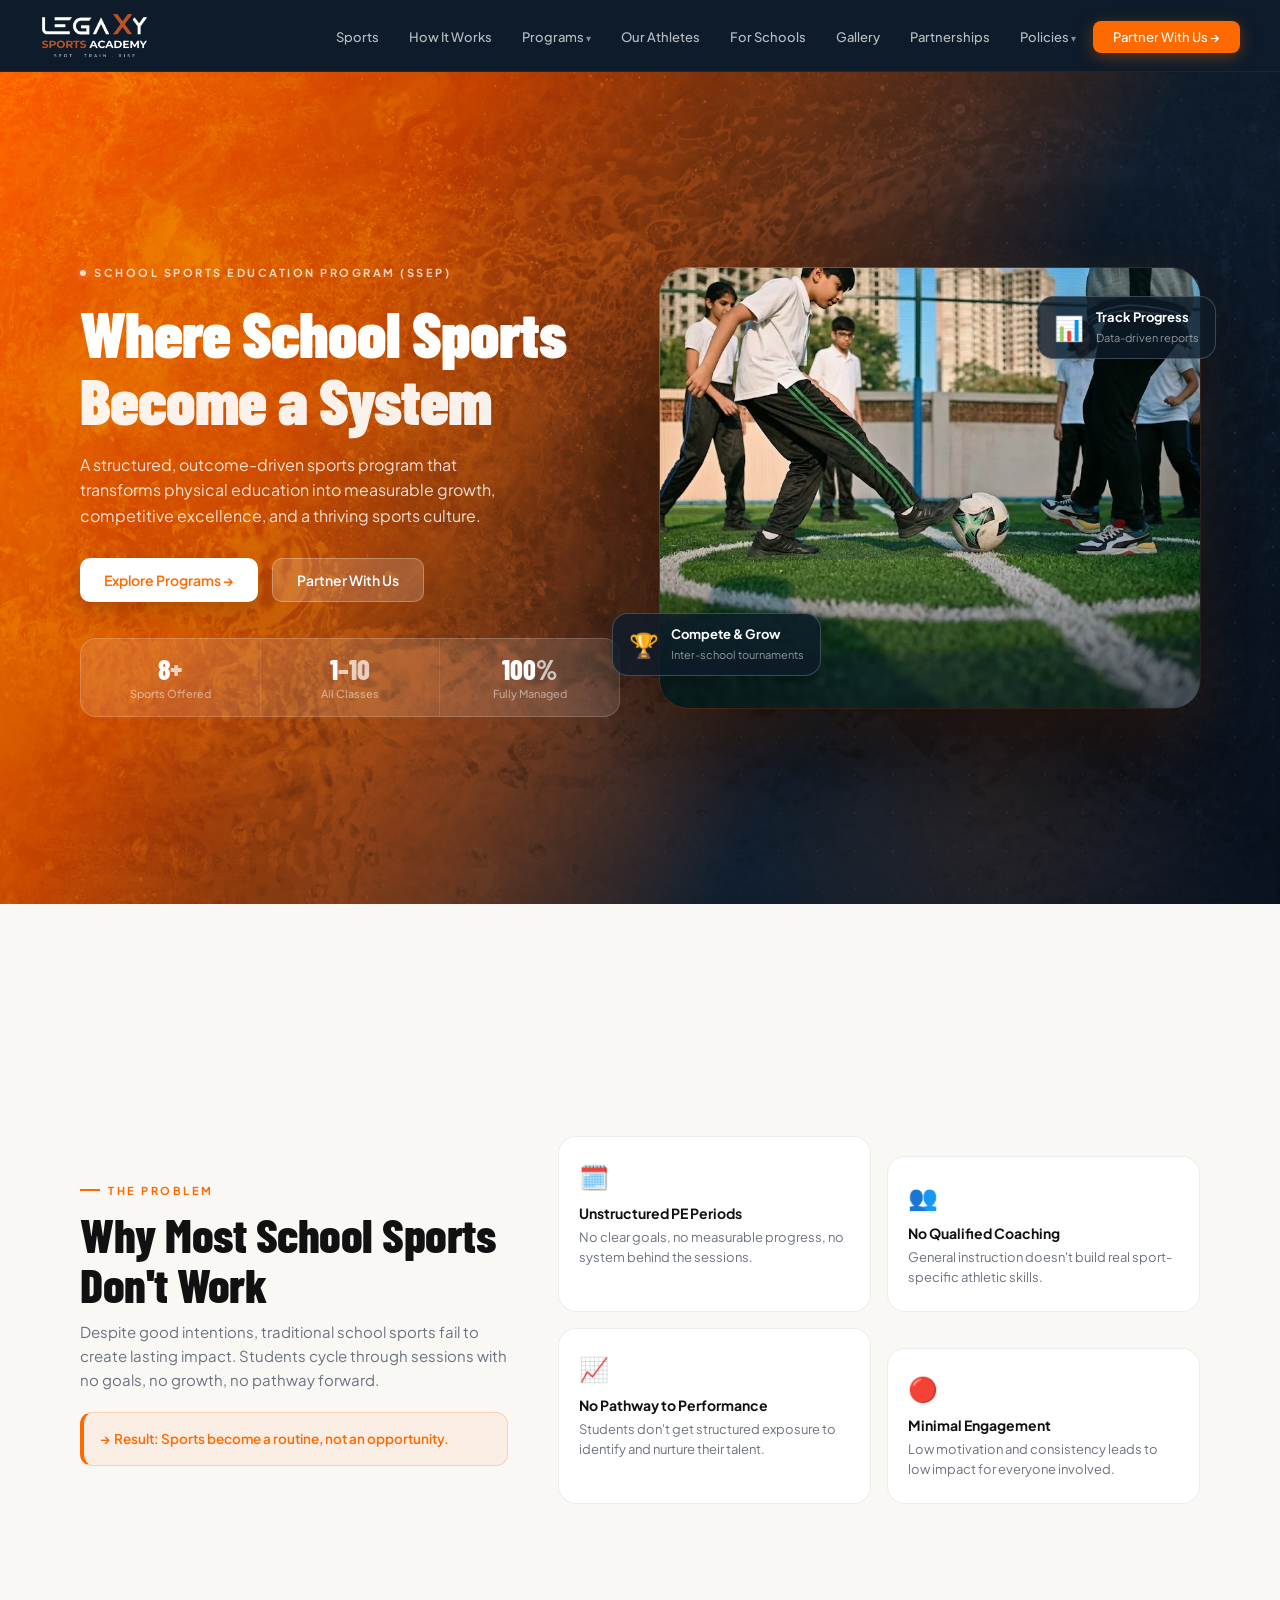
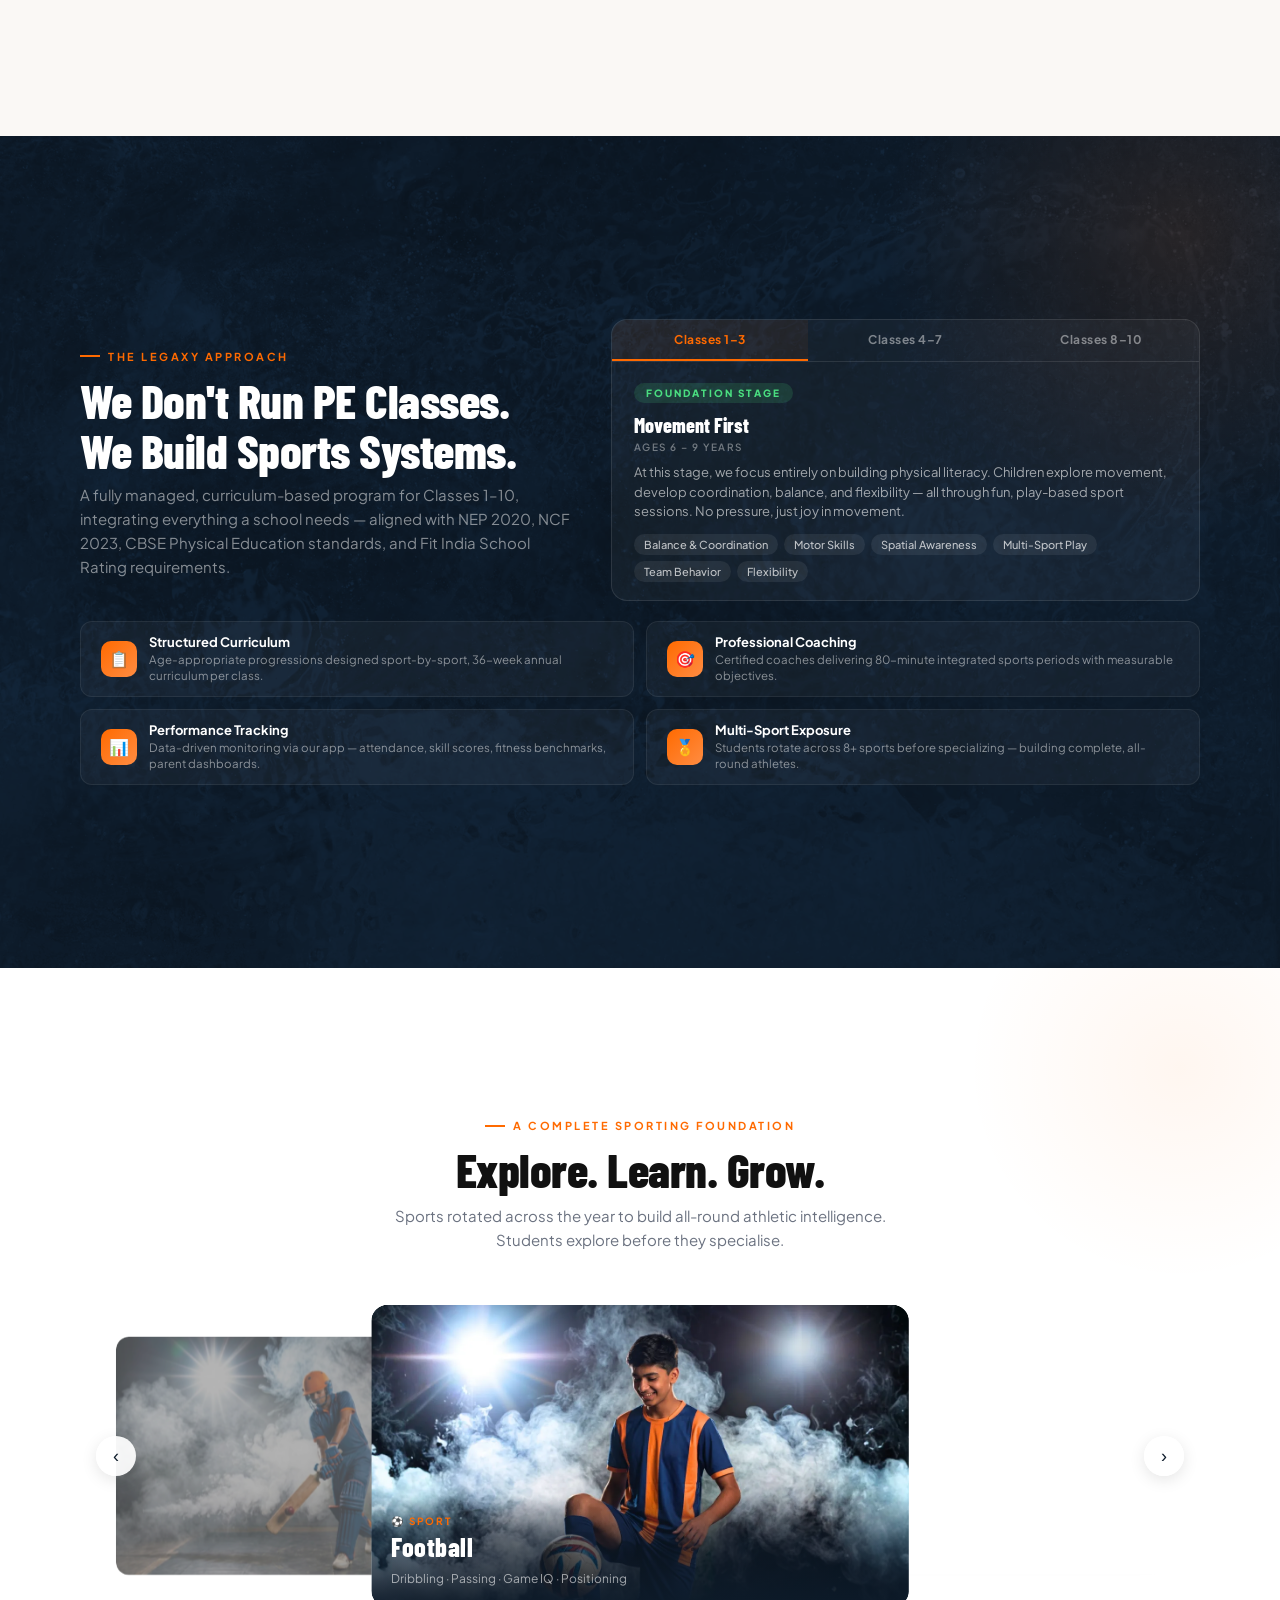
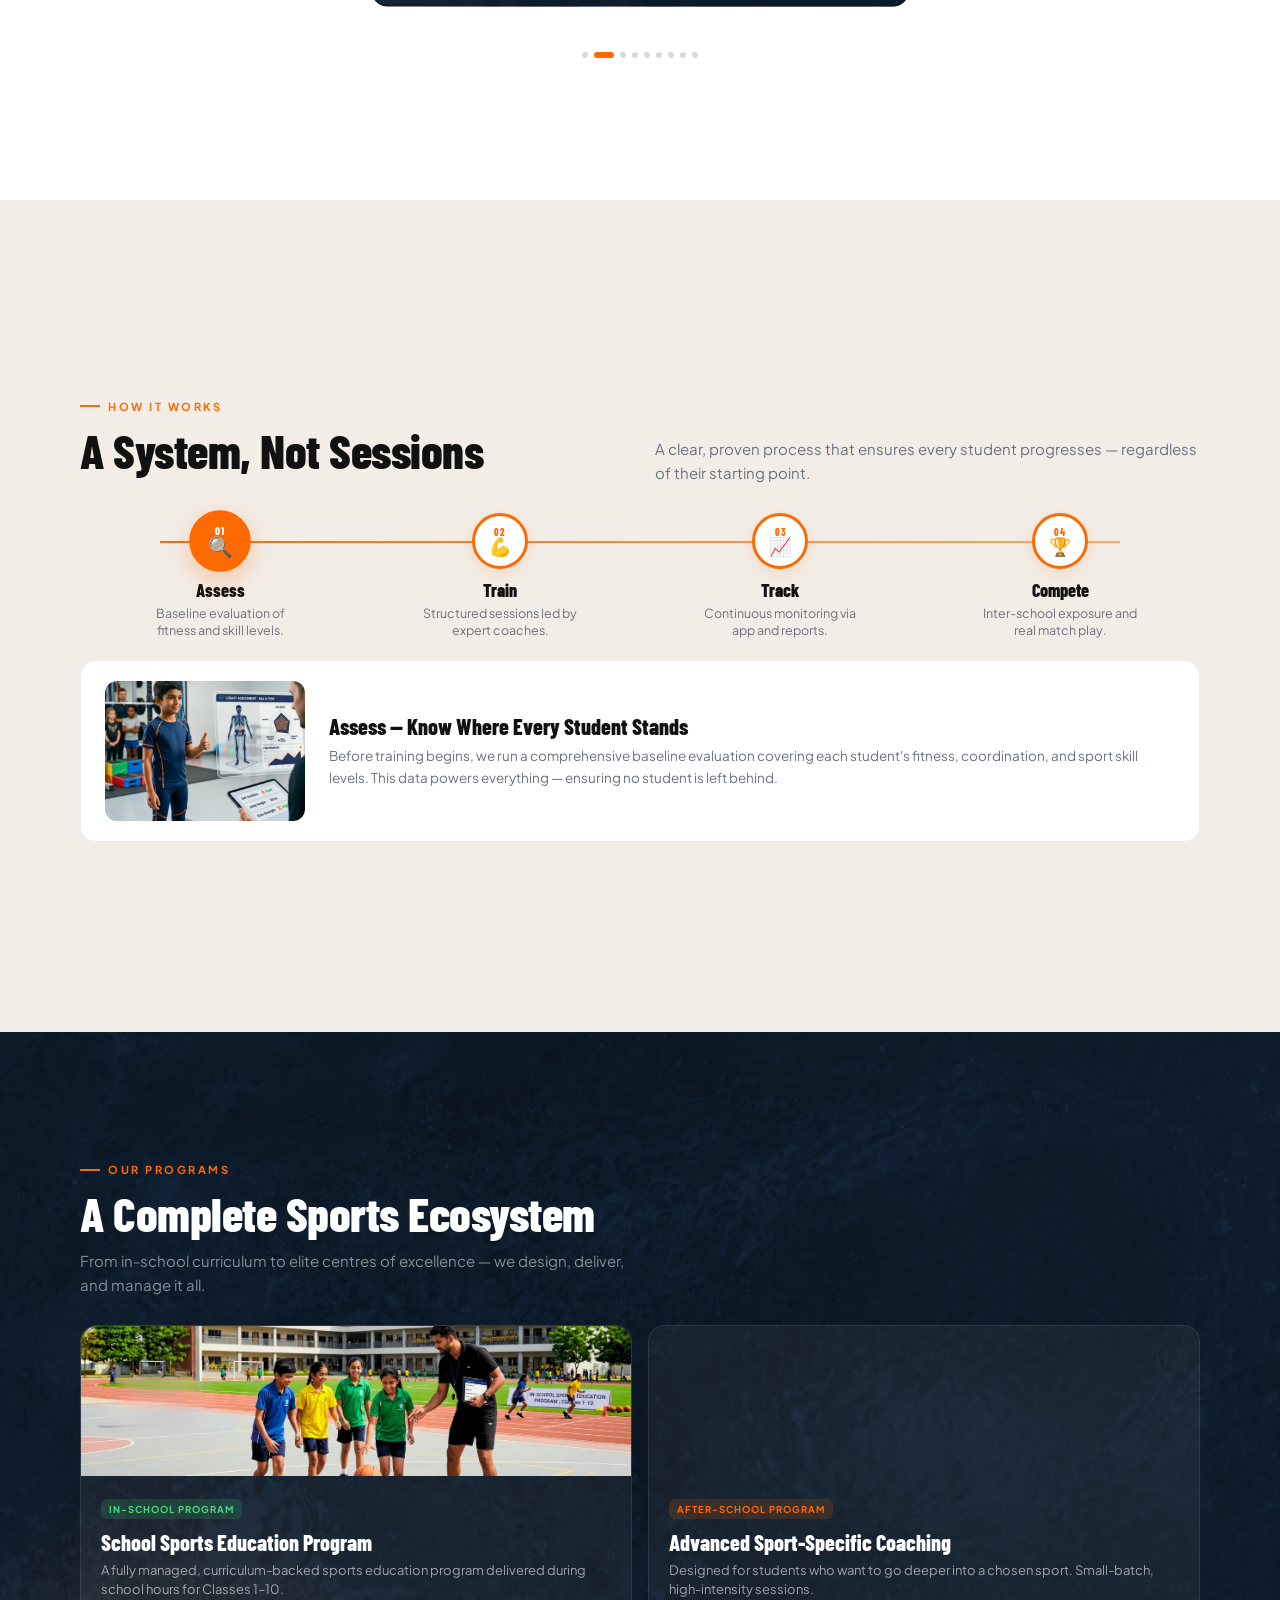
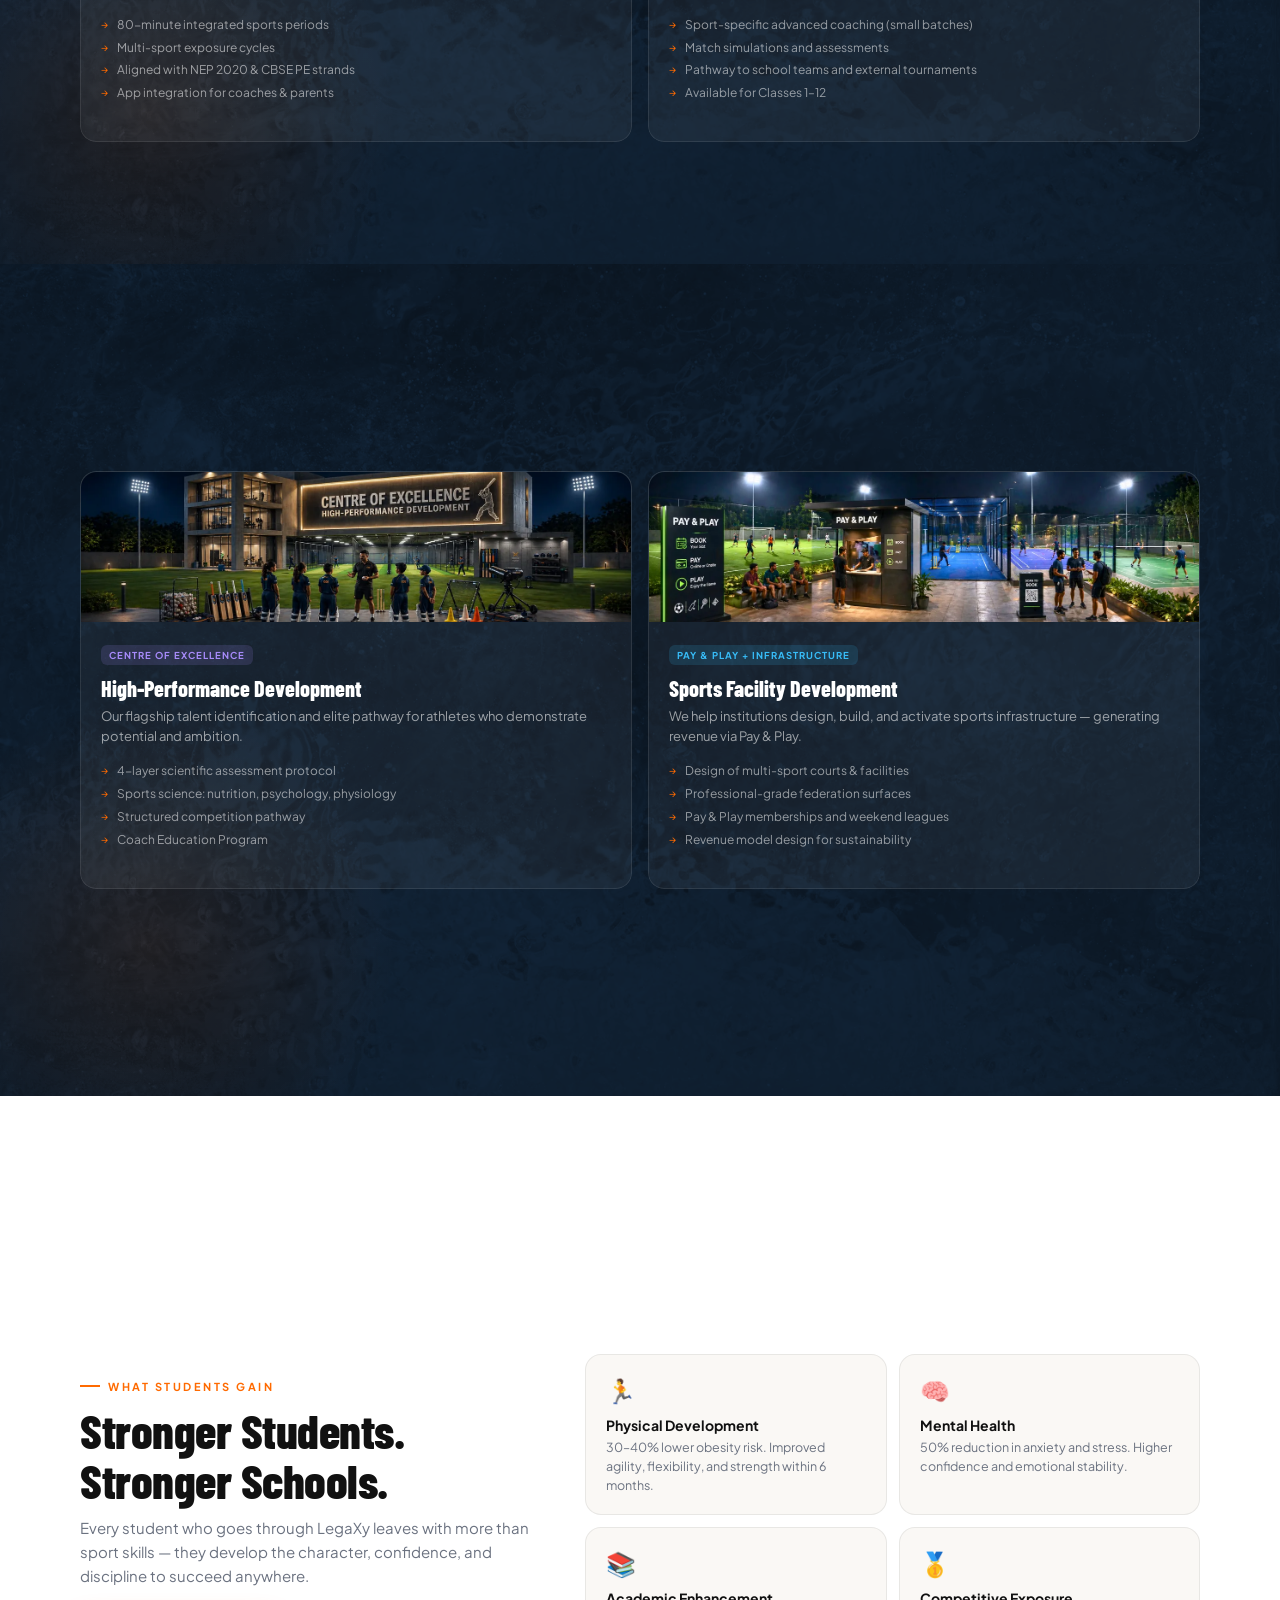
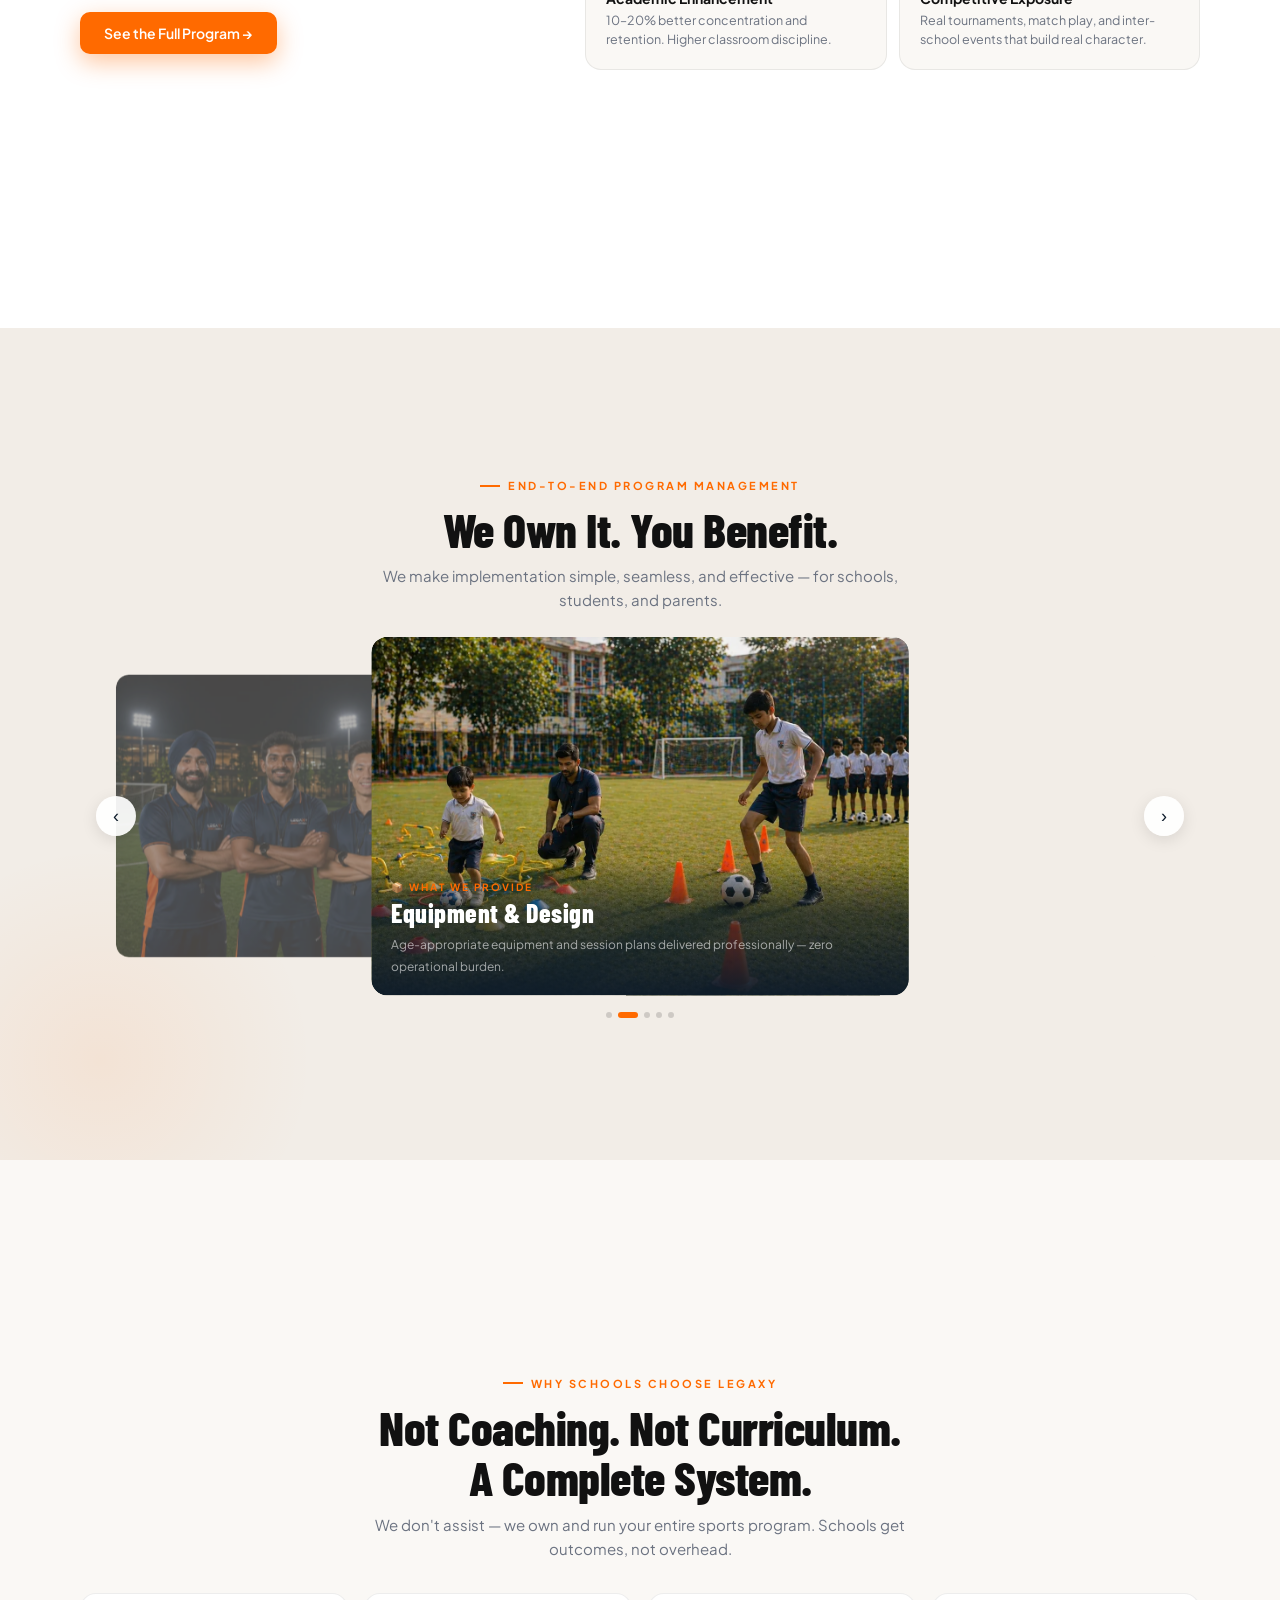
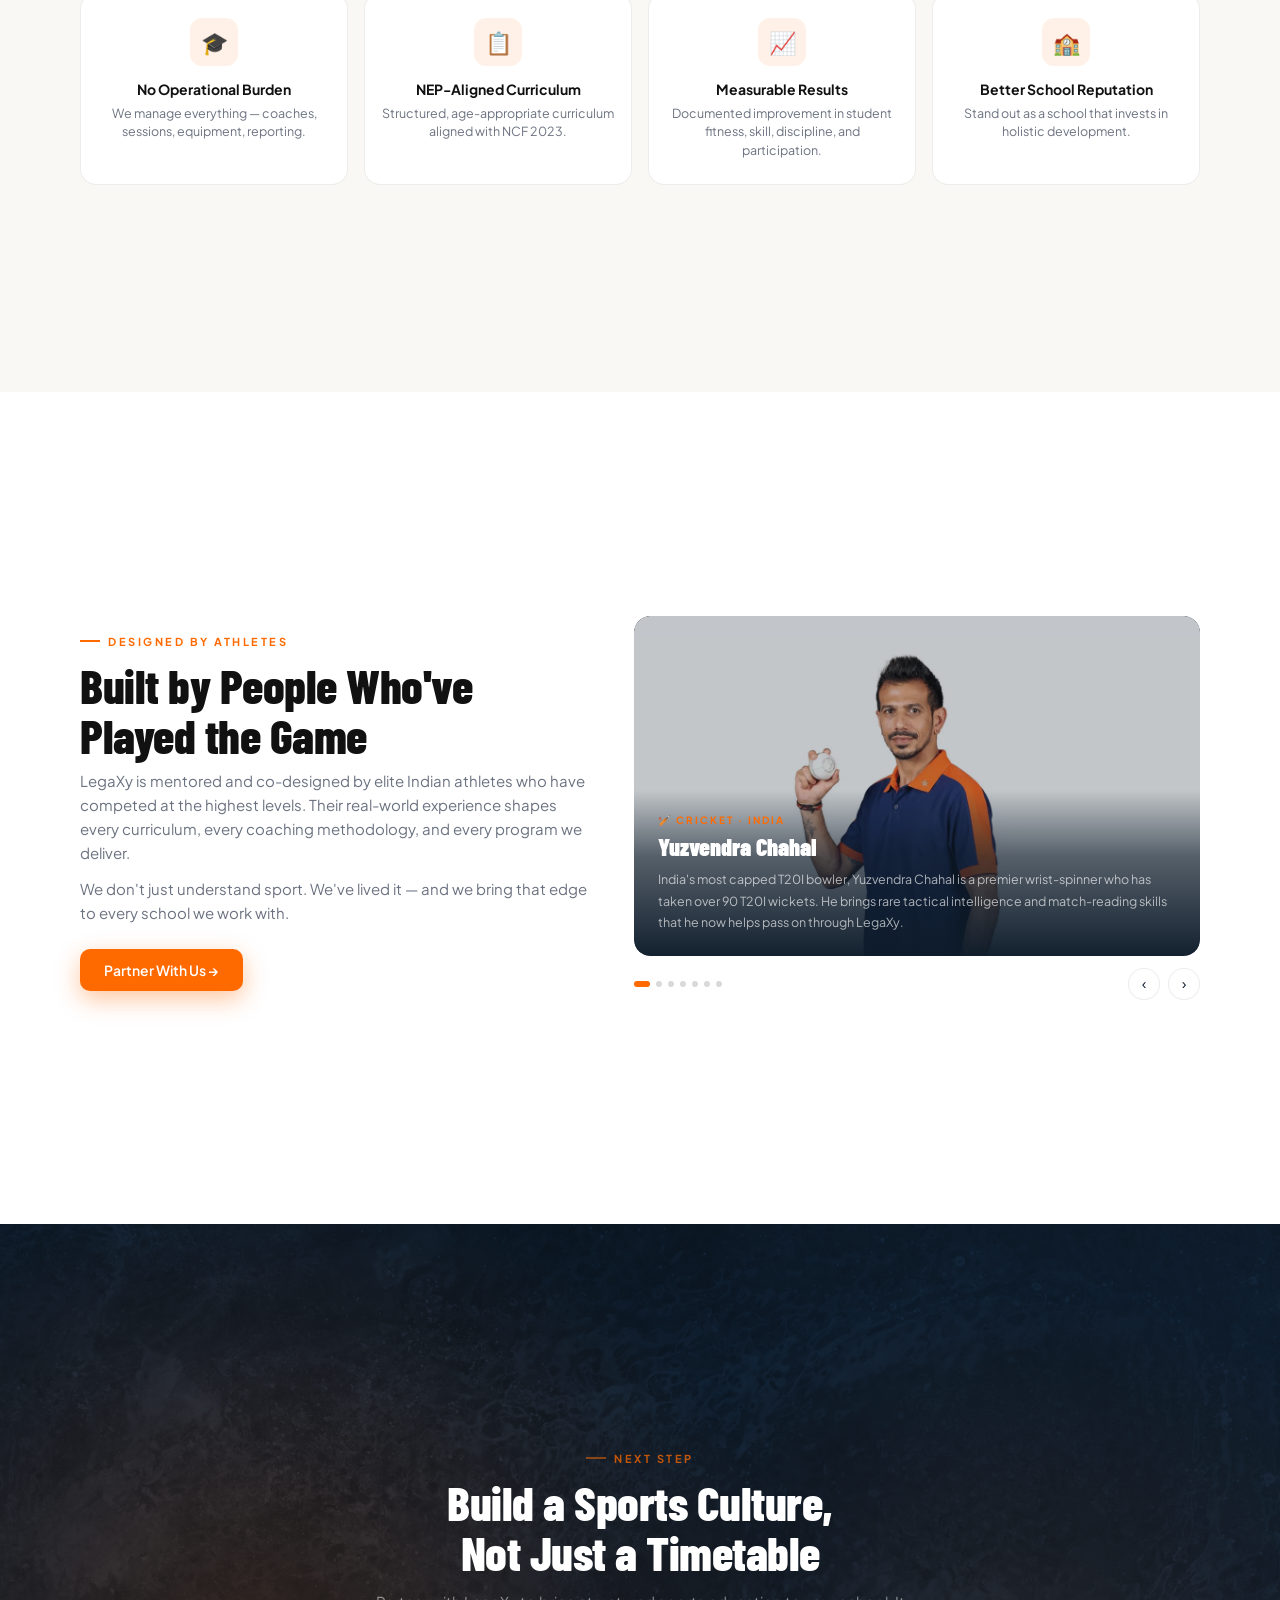
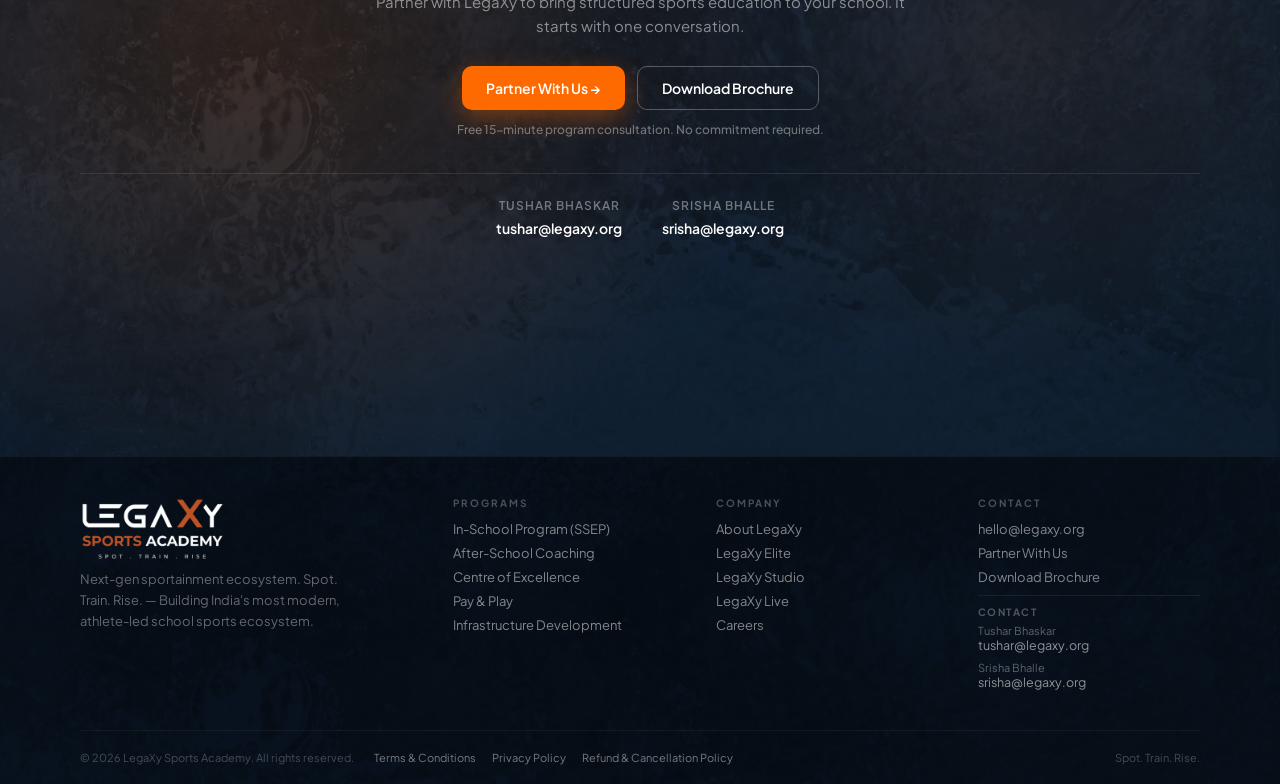
==== commit 9e523ada: "Smooth out scrolling - Homepage: relax section snapping from mandatory to proximity - Remove backdro" ====
--- a/index.html
+++ b/index.html
@@ -17,7 +17,7 @@
 /* ══════════ GLOBAL SCROLL SNAP FIX ══════════ */
 html {
     scroll-behavior: smooth;
-    scroll-snap-type: y mandatory; 
+    scroll-snap-type: y proximity; 
     scroll-padding-top: 72px;
 }
 body {
@@ -31,8 +31,7 @@
 /* Forces ALL sections to perfectly fit inside one viewport screen */
 .snap {
     scroll-snap-align: start;
-    scroll-snap-stop: always;
-    height: calc(100vh - 68px); 
+    height: calc(100vh - 68px); height: calc(100svh - 68px); 
     min-height: 600px;
     padding: 0 !important;
     display: flex;
@@ -43,7 +42,7 @@
 }
 
 /* ── SCROLL BAR ── */
-#scrollBar{position:fixed;top:0;left:0;height:3px;width:0%;background:linear-gradient(90deg,var(--orange),#ffb347);z-index:9999;pointer-events:none;}
+#scrollBar{position:fixed;top:0;left:0;height:3px;width:100%;transform:scaleX(0);transform-origin:0 50%;will-change:transform;background:linear-gradient(90deg,var(--orange),#ffb347);z-index:9999;pointer-events:none;}
 
 /* ══════════ NAVBAR ══════════ */
 .navbar{position:fixed;top:0;left:0;right:0;z-index:1000;height:72px;padding:0 40px;display:flex;align-items:center;background:var(--navy);border-bottom:1px solid rgba(255,255,255,0.05);transition:box-shadow 0.4s;}
@@ -61,7 +60,7 @@
 .menu-toggle { display: none; background: none; border: none; color: white; font-size: 28px; cursor: pointer; padding: 5px; }
 
 /* Mobile Menu Overlay */
-.mobile-menu { position: fixed; top: 0; right: -100%; width: 100%; height: 100vh; background: rgba(13,27,42,0.98); backdrop-filter: blur(10px); -webkit-backdrop-filter: blur(10px); z-index: 2000; display: flex; flex-direction: column; align-items: center; justify-content: center; transition: right 0.4s cubic-bezier(0.4, 0, 0.2, 1); }
+.mobile-menu { position: fixed; top: 0; right: -100%; width: 100%; height: 100vh; background: rgba(13,27,42,0.98); z-index: 2000; display: flex; flex-direction: column; align-items: center; justify-content: center; transition: right 0.4s cubic-bezier(0.4, 0, 0.2, 1); }
 .mobile-menu.open { right: 0; }
 .menu-close { position: absolute; top: 20px; right: 24px; background: none; border: none; color: white; font-size: 32px; cursor: pointer; padding: 10px; }
 .mobile-nav-links { list-style: none; text-align: center; display: flex; flex-direction: column; gap: 24px; }
@@ -104,13 +103,13 @@
 .btn:hover::after{transform:translateX(100%);}
 .btn-primary{background:white;color:var(--orange);box-shadow:0 8px 24px rgba(0,0,0,0.2);}
 .btn-primary:hover{transform:translateY(-2px);box-shadow:0 14px 36px rgba(0,0,0,0.3);}
-.btn-glass{background:rgba(255,255,255,0.12);color:white;border:1px solid rgba(255,255,255,0.28);backdrop-filter:blur(12px);}
+.btn-glass{background:rgba(255,255,255,0.16);color:white;border:1px solid rgba(255,255,255,0.28);}
 .btn-glass:hover{background:rgba(255,255,255,0.2);transform:translateY(-2px);}
 .btn-orange{background:var(--orange);color:white;box-shadow:0 8px 24px rgba(255,106,0,0.38);}
 .btn-orange:hover{background:#ff7a1a;transform:translateY(-2px);box-shadow:0 14px 36px rgba(255,106,0,0.48);}
 .btn-outline-w{background:transparent;color:white;border:1.5px solid rgba(255,255,255,0.28);}
 .btn-outline-w:hover{background:rgba(255,255,255,0.09);transform:translateY(-2px);}
-.hero-stats{display:flex;background:rgba(255,255,255,0.09);backdrop-filter:blur(18px);-webkit-backdrop-filter:blur(18px);border:1px solid rgba(255,255,255,0.18);border-radius:16px;overflow:hidden;}
+.hero-stats{display:flex;background:rgba(255,255,255,0.13);border:1px solid rgba(255,255,255,0.18);border-radius:16px;overflow:hidden;}
 .hero-stat{flex:1;padding:16px 18px;text-align:center;border-right:1px solid rgba(255,255,255,0.1);}
 .hero-stat:last-child{border-right:none;}
 .hero-stat-num{font-family:var(--fd);font-size:28px;font-weight:800;color:white;line-height:1;}
@@ -121,7 +120,7 @@
 .hero-img-wrap img{width:100%;height:440px;object-fit:cover;border-radius:28px;display:block;position:relative;z-index:1;box-shadow:0 60px 120px rgba(0,0,0,0.55),0 20px 60px rgba(255,106,0,0.15);}
 .hero-img-wrap::before{content:'';position:absolute;inset:-1px;border-radius:29px;z-index:2;pointer-events:none;background:linear-gradient(140deg,rgba(255,255,255,0.28) 0%,rgba(255,106,0,0.15) 50%,rgba(255,255,255,0.05) 100%);-webkit-mask:linear-gradient(#fff 0 0) content-box,linear-gradient(#fff 0 0);-webkit-mask-composite:xor;mask-composite:exclude;padding:1px;}
 .hero-img-glass{position:absolute;bottom:0;left:0;right:0;height:50%;z-index:2;border-radius:0 0 28px 28px;background:linear-gradient(to top,rgba(13,27,42,0.55) 0%,transparent 100%);pointer-events:none;}
-.hero-badge{position:absolute;z-index:4;background:rgba(13,27,42,0.6);backdrop-filter:blur(20px);-webkit-backdrop-filter:blur(20px);border:1px solid rgba(255,255,255,0.2);border-radius:16px;padding:12px 16px;display:flex;align-items:center;gap:12px;box-shadow:0 8px 32px rgba(0,0,0,0.25);}
+.hero-badge{position:absolute;z-index:4;background:rgba(13,27,42,0.82);border:1px solid rgba(255,255,255,0.2);border-radius:16px;padding:12px 16px;display:flex;align-items:center;gap:12px;box-shadow:0 8px 32px rgba(0,0,0,0.25);}
 .hero-badge-1{bottom:32px;left:-48px;animation:hb1 4.5s ease-in-out infinite;}
 .hero-badge-2{top:28px;right:-16px;animation:hb2 5s ease-in-out infinite;}
 @keyframes hb1{0%,100%{transform:translateY(0)}50%{transform:translateY(-10px)}}
@@ -232,7 +231,7 @@
 .cf-item[data-pos="2"]{transform:translate(70%,-50%) scale(0.6);opacity:0;pointer-events:none;filter:brightness(0.4);}
 .cf-item[data-pos="-1"] .cf-body,.cf-item[data-pos="1"] .cf-body{opacity:0;}
 .cf-item[data-pos="0"] .cf-body{opacity:1;}
-.cf-nav{position:absolute;top:50%;transform:translateY(-50%);z-index:20;width:40px;height:40px;border-radius:50%;border:none;cursor:pointer;background:rgba(255,255,255,0.92);backdrop-filter:blur(10px);box-shadow:0 4px 16px rgba(0,0,0,0.1);font-size:18px;color:var(--navy);transition:all 0.25s;display:flex;align-items:center;justify-content:center;}
+.cf-nav{position:absolute;top:50%;transform:translateY(-50%);z-index:20;width:40px;height:40px;border-radius:50%;border:none;cursor:pointer;background:rgba(255,255,255,0.92);box-shadow:0 4px 16px rgba(0,0,0,0.1);font-size:18px;color:var(--navy);transition:all 0.25s;display:flex;align-items:center;justify-content:center;}
 .cf-nav:hover{background:white;transform:translateY(-50%) scale(1.08);box-shadow:0 8px 20px rgba(0,0,0,0.15);}
 .cf-nav:active{transform:translateY(-50%) scale(0.96);}
 .cf-prev{left:16px;}
@@ -368,8 +367,8 @@
 
 @media(max-width:768px){
   /* ── Fix Initial Load / Scroll Snap ── */
-  html { scroll-snap-type: y mandatory; scroll-padding-top: 60px; }
-  .snap { min-height: calc(100vh - 60px); height: calc(100vh - 60px); padding: 0 !important; overflow: hidden; }
+  html { scroll-snap-type: y proximity; scroll-padding-top: 60px; }
+  .snap { min-height: calc(100vh - 60px); min-height: calc(100svh - 60px); height: calc(100vh - 60px); height: calc(100svh - 60px); padding: 0 !important; overflow: hidden; }
 
   /* ── Navbar & Container ── */
   .navbar { height: 68px; padding: 0 16px; }
@@ -423,16 +422,14 @@
       padding: 0; display: block;
   }
   .approach-layout {
-      height: calc(100vh - 60px); 
+      height: calc(100vh - 60px); height: calc(100svh - 60px); 
       scroll-snap-align: start; 
-      scroll-snap-stop: always;
       display: flex; flex-direction: column; justify-content: center; gap: 12px; text-align: center;
       padding: 20px 16px; margin: 0;
   }
   .approach-features {
-      height: calc(100vh - 60px); 
+      height: calc(100vh - 60px); height: calc(100svh - 60px); 
       scroll-snap-align: start; 
-      scroll-snap-stop: always;
       display: flex; flex-direction: column; justify-content: center; gap: 10px;
       padding: 20px 16px; margin: 0;
   }
@@ -591,6 +588,7 @@
   }
 }
 
+@media(max-width:768px){.glass-overlay{mix-blend-mode:normal;opacity:0.06;}.hero::before{display:none;}}
 </style>
 </head>
 <body>
@@ -1272,11 +1270,14 @@
 });
 
 /* ── Scroll progress & navbar ── */
-window.addEventListener('scroll',()=>{
-const s=window.scrollY,h=document.body.scrollHeight-window.innerHeight;
-document.getElementById('scrollBar').style.width=(s/h*100)+'%';
-document.getElementById('navbar').classList.toggle('scrolled',s>60);
-});
+(function(){
+const bar=document.getElementById('scrollBar'),nav=document.getElementById('navbar');
+let ticking=false;
+function upd(){ticking=false;const s=window.scrollY,h=document.documentElement.scrollHeight-window.innerHeight;
+bar.style.transform='scaleX('+(h>0?Math.min(s/h,1):0)+')';
+nav.classList.toggle('scrolled',s>60);}
+window.addEventListener('scroll',()=>{if(!ticking){ticking=true;requestAnimationFrame(upd);}},{passive:true});
+})();
 
 /* ── Reveal ── */
 const revObs=new IntersectionObserver(entries=>{
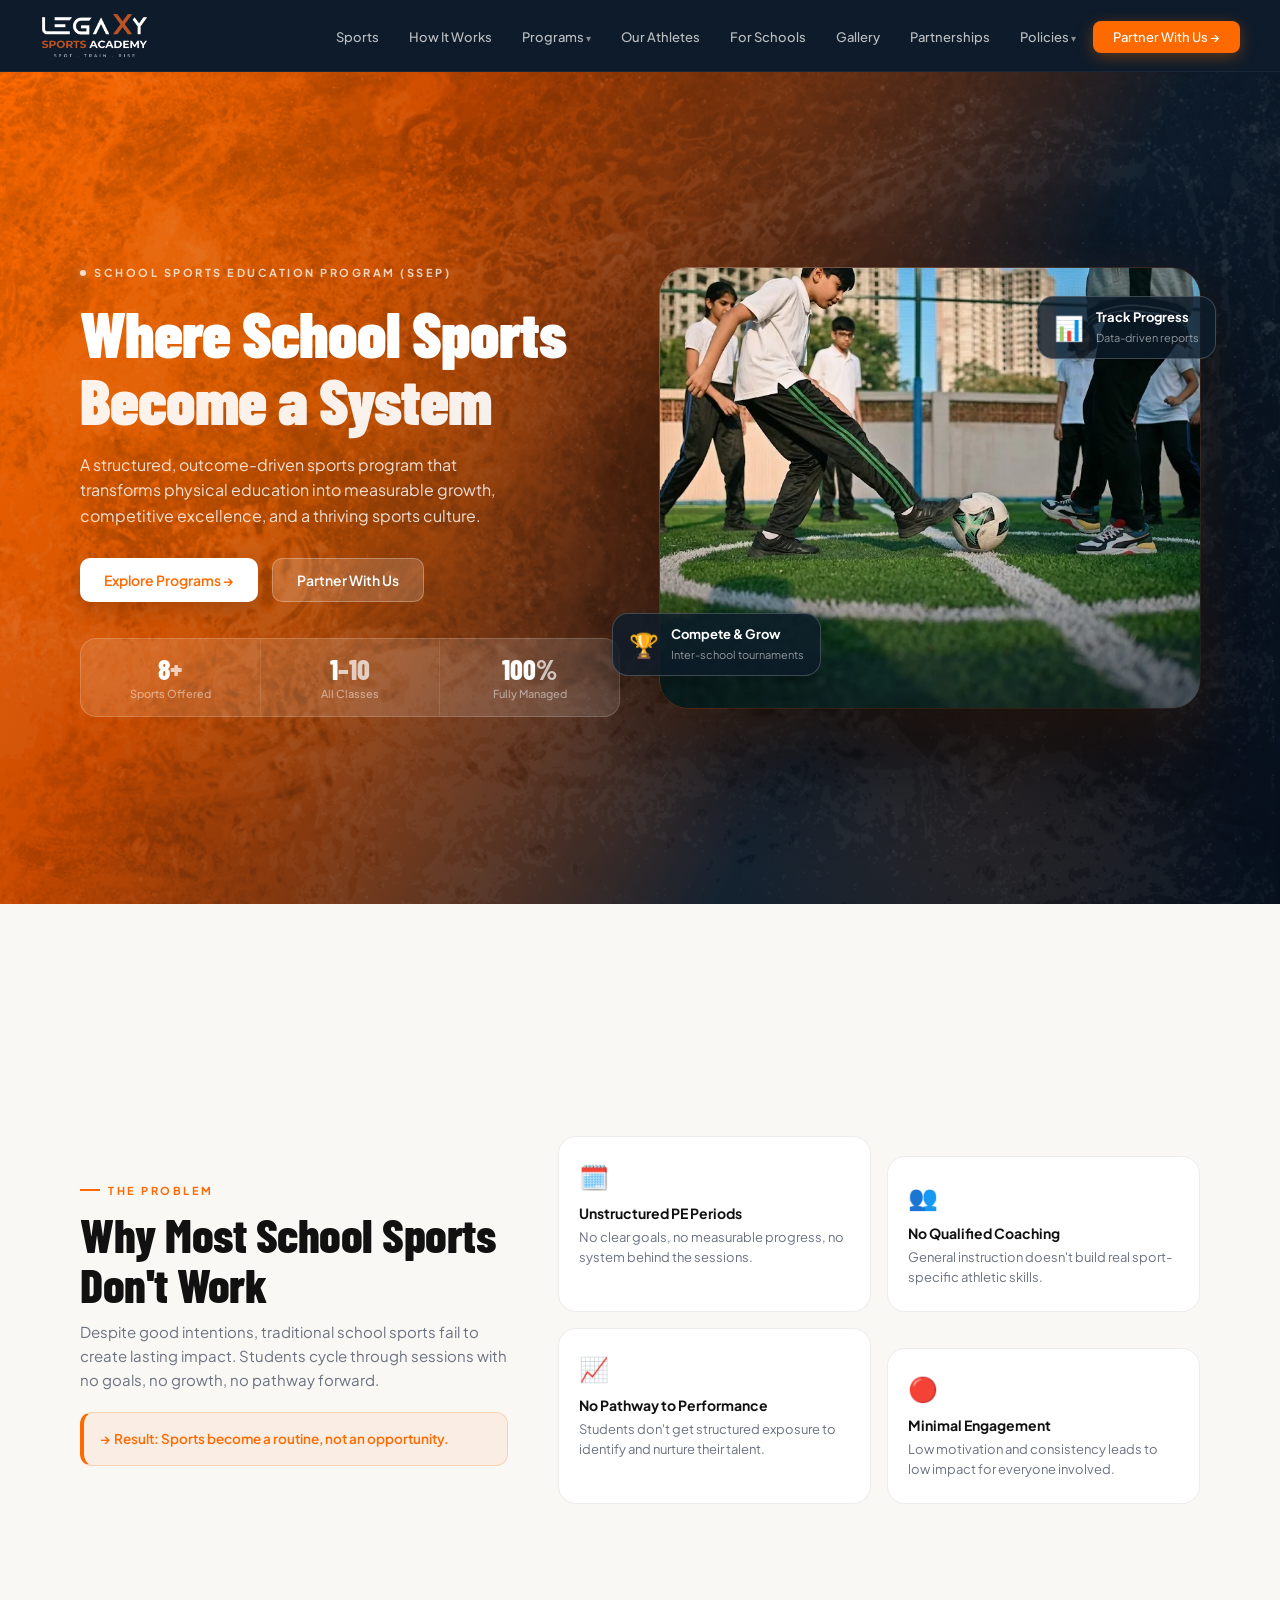
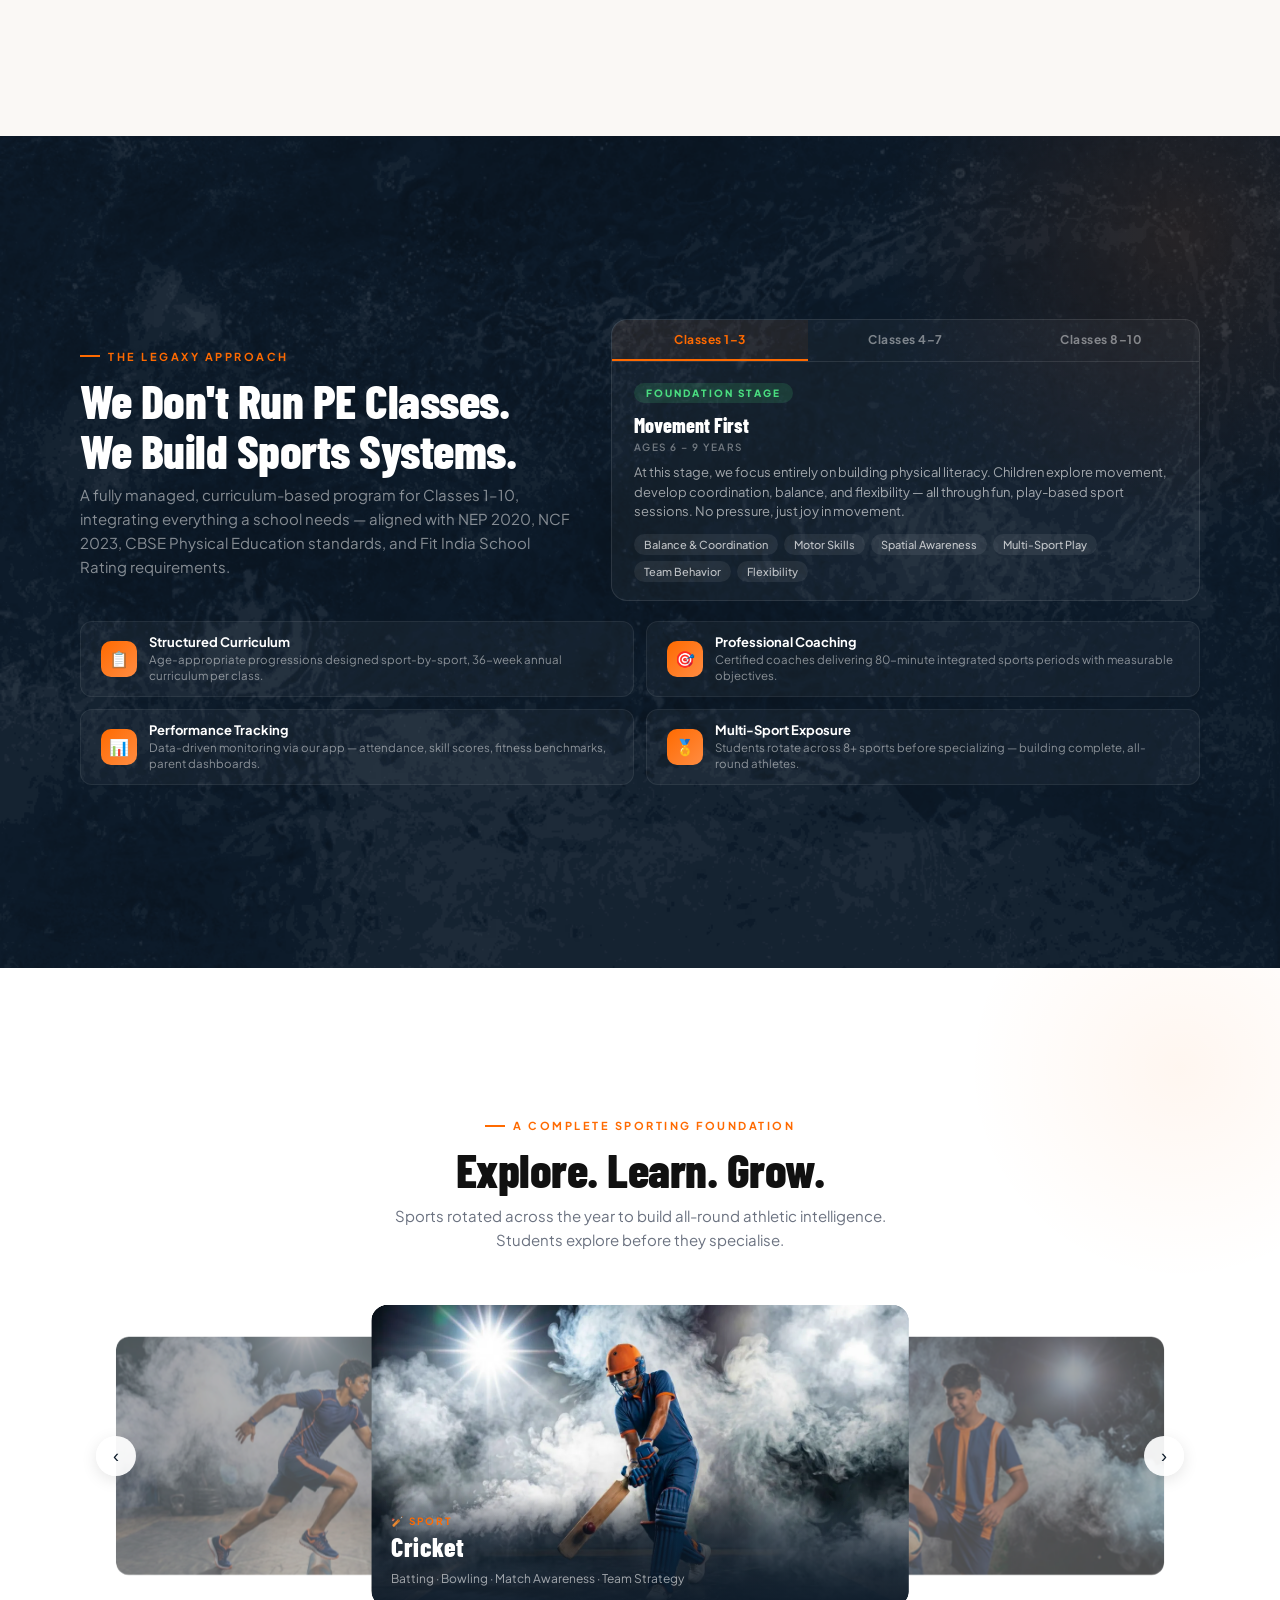
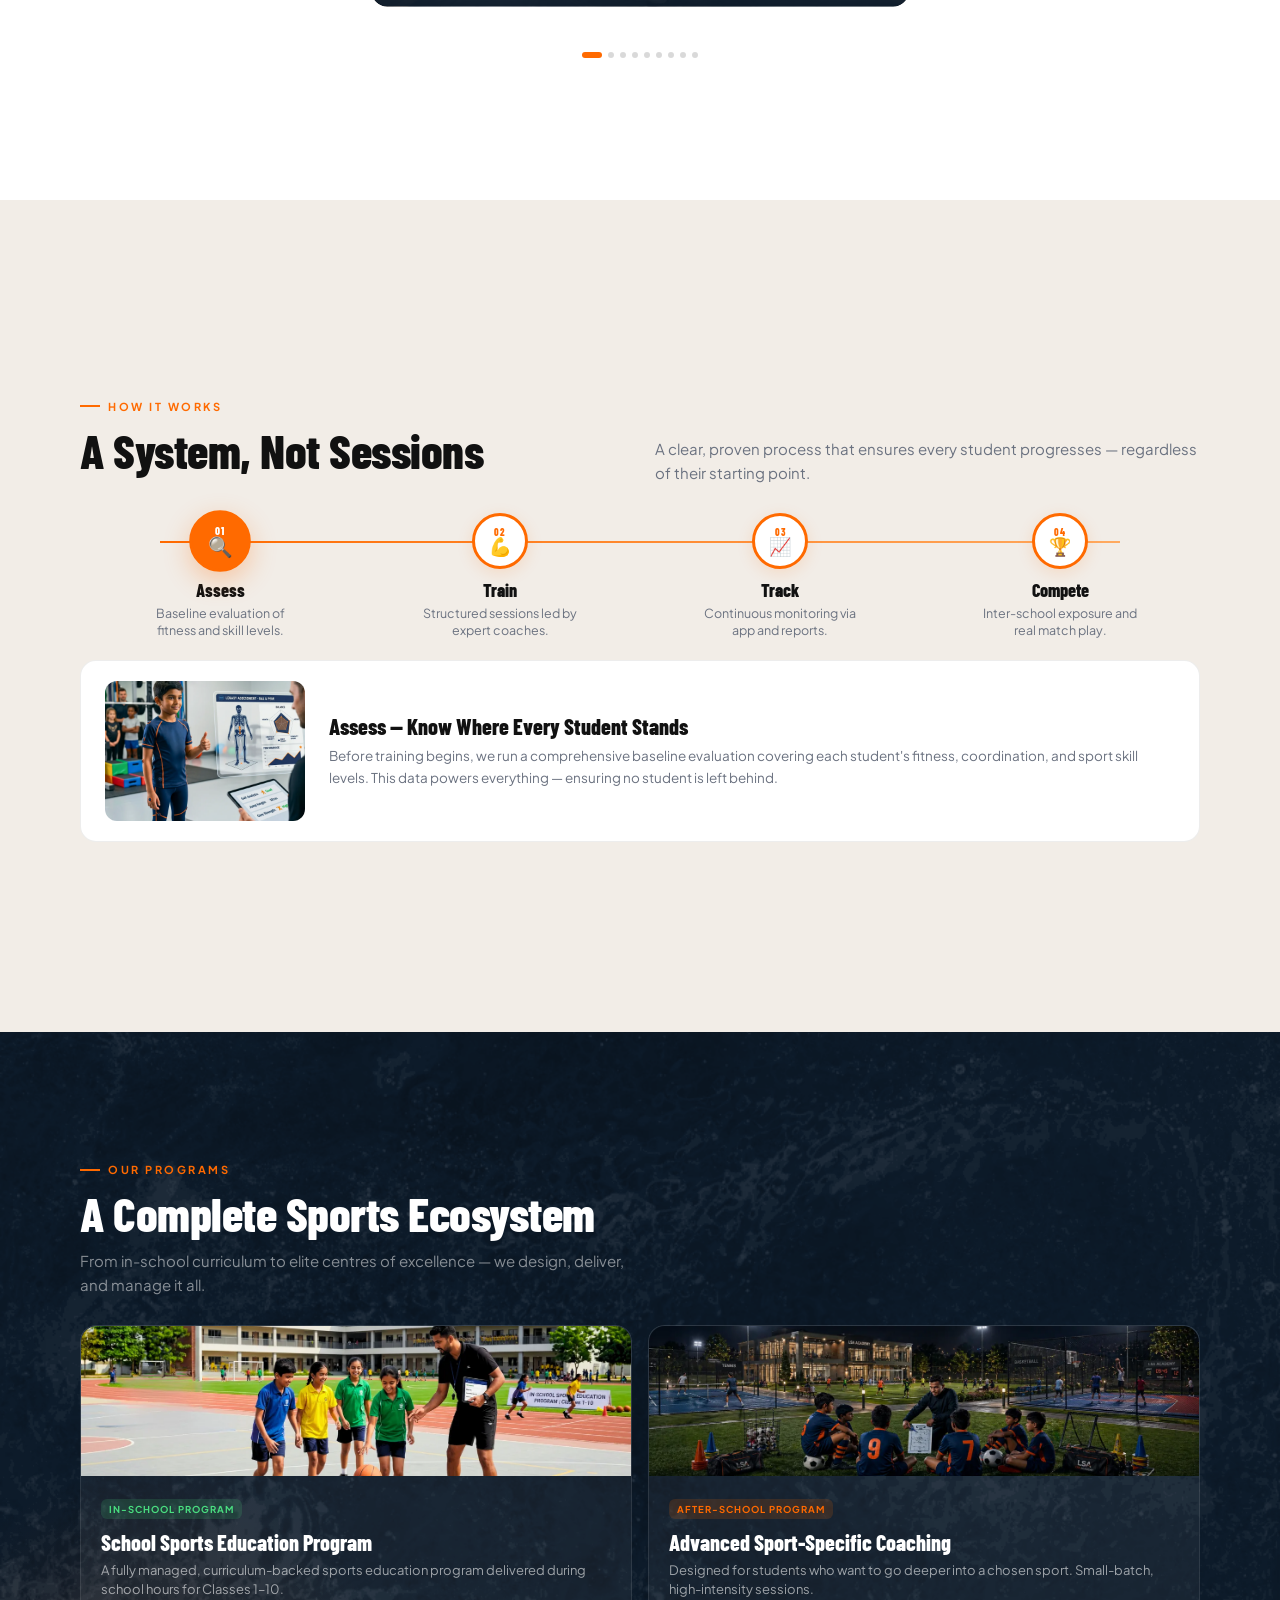
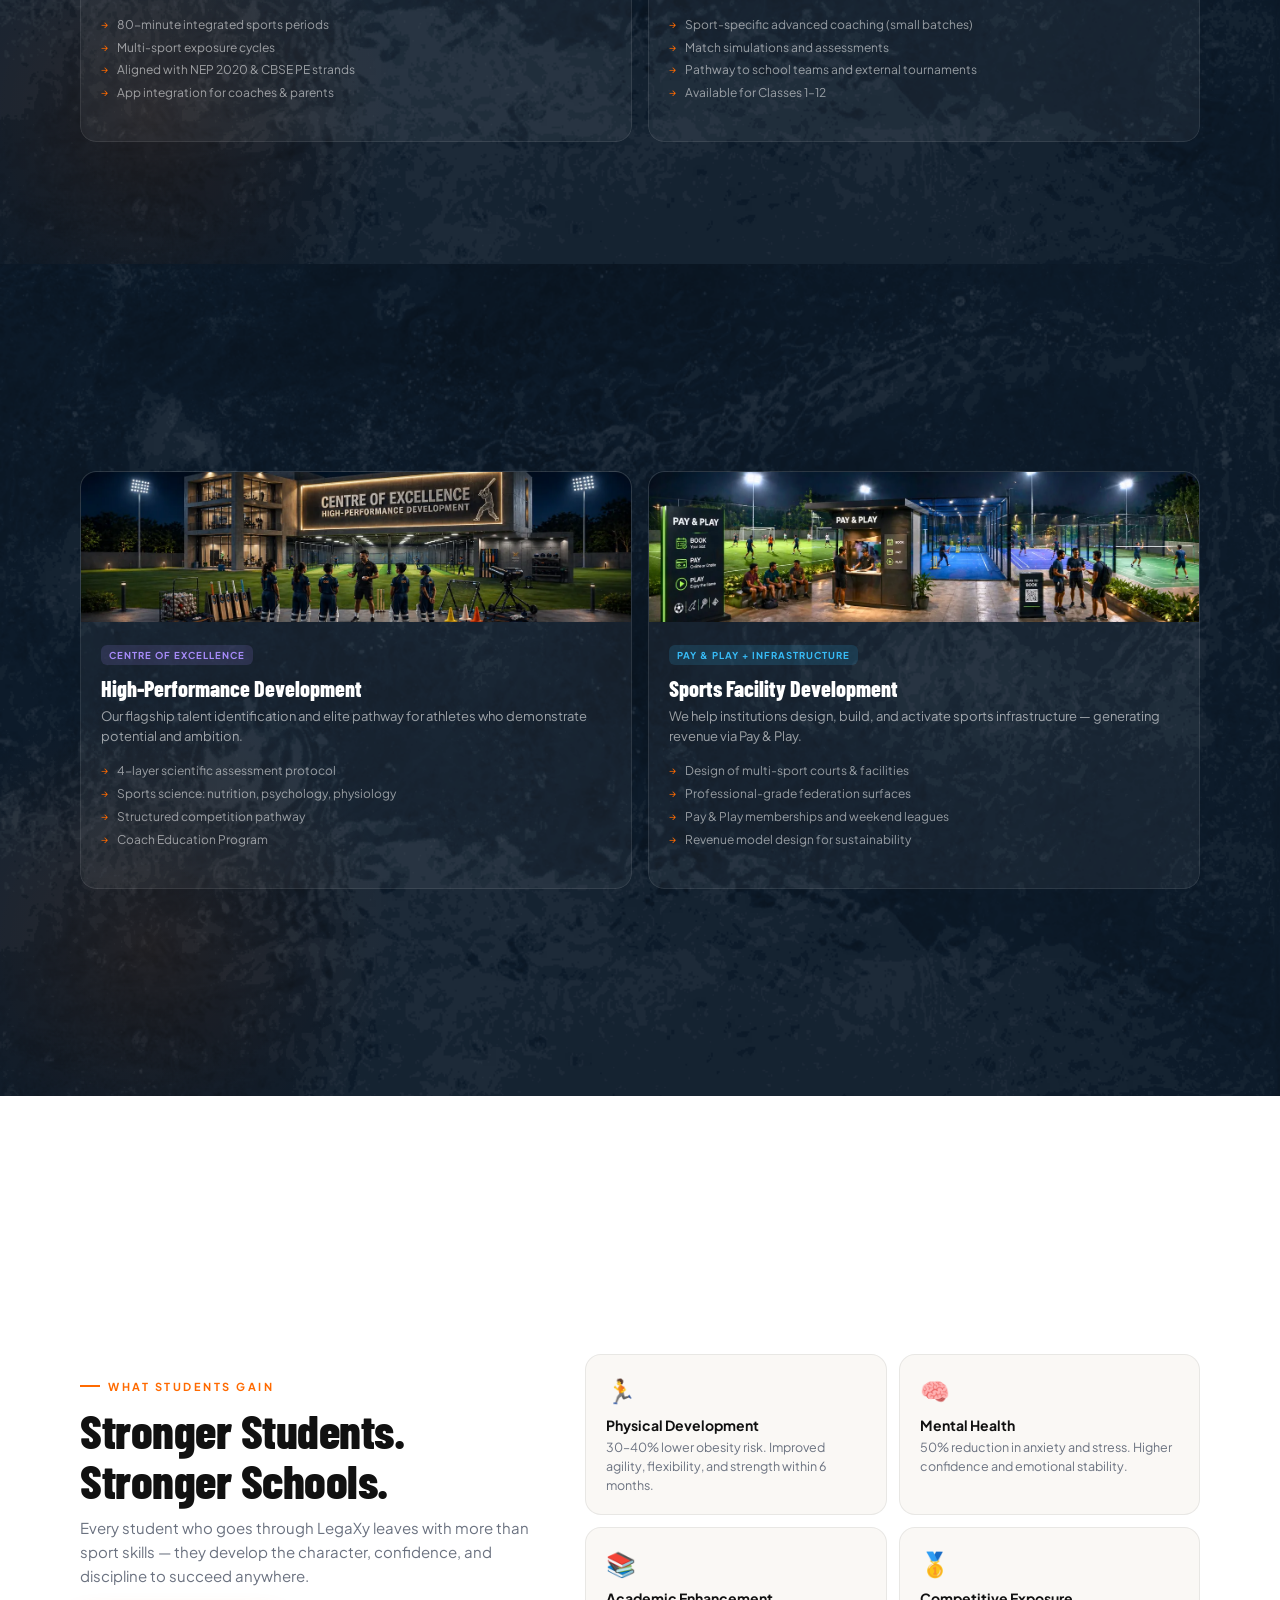
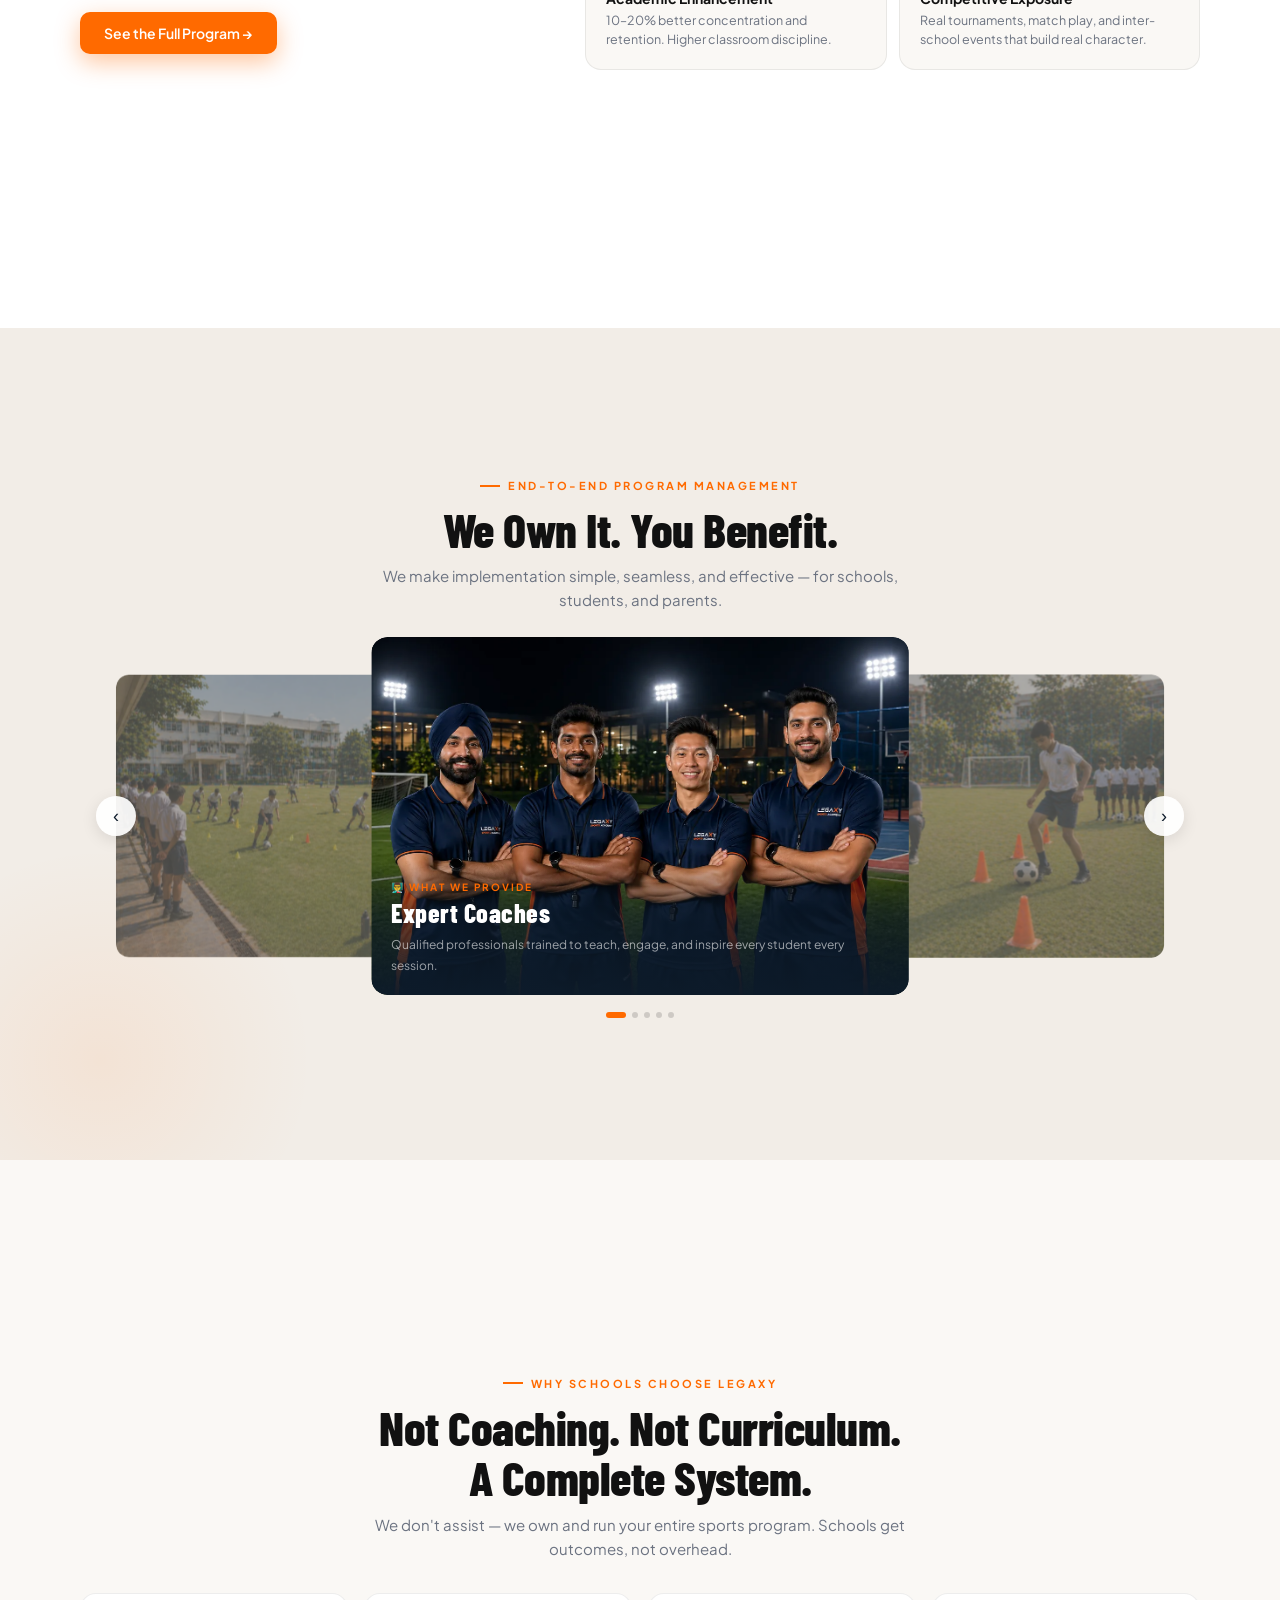
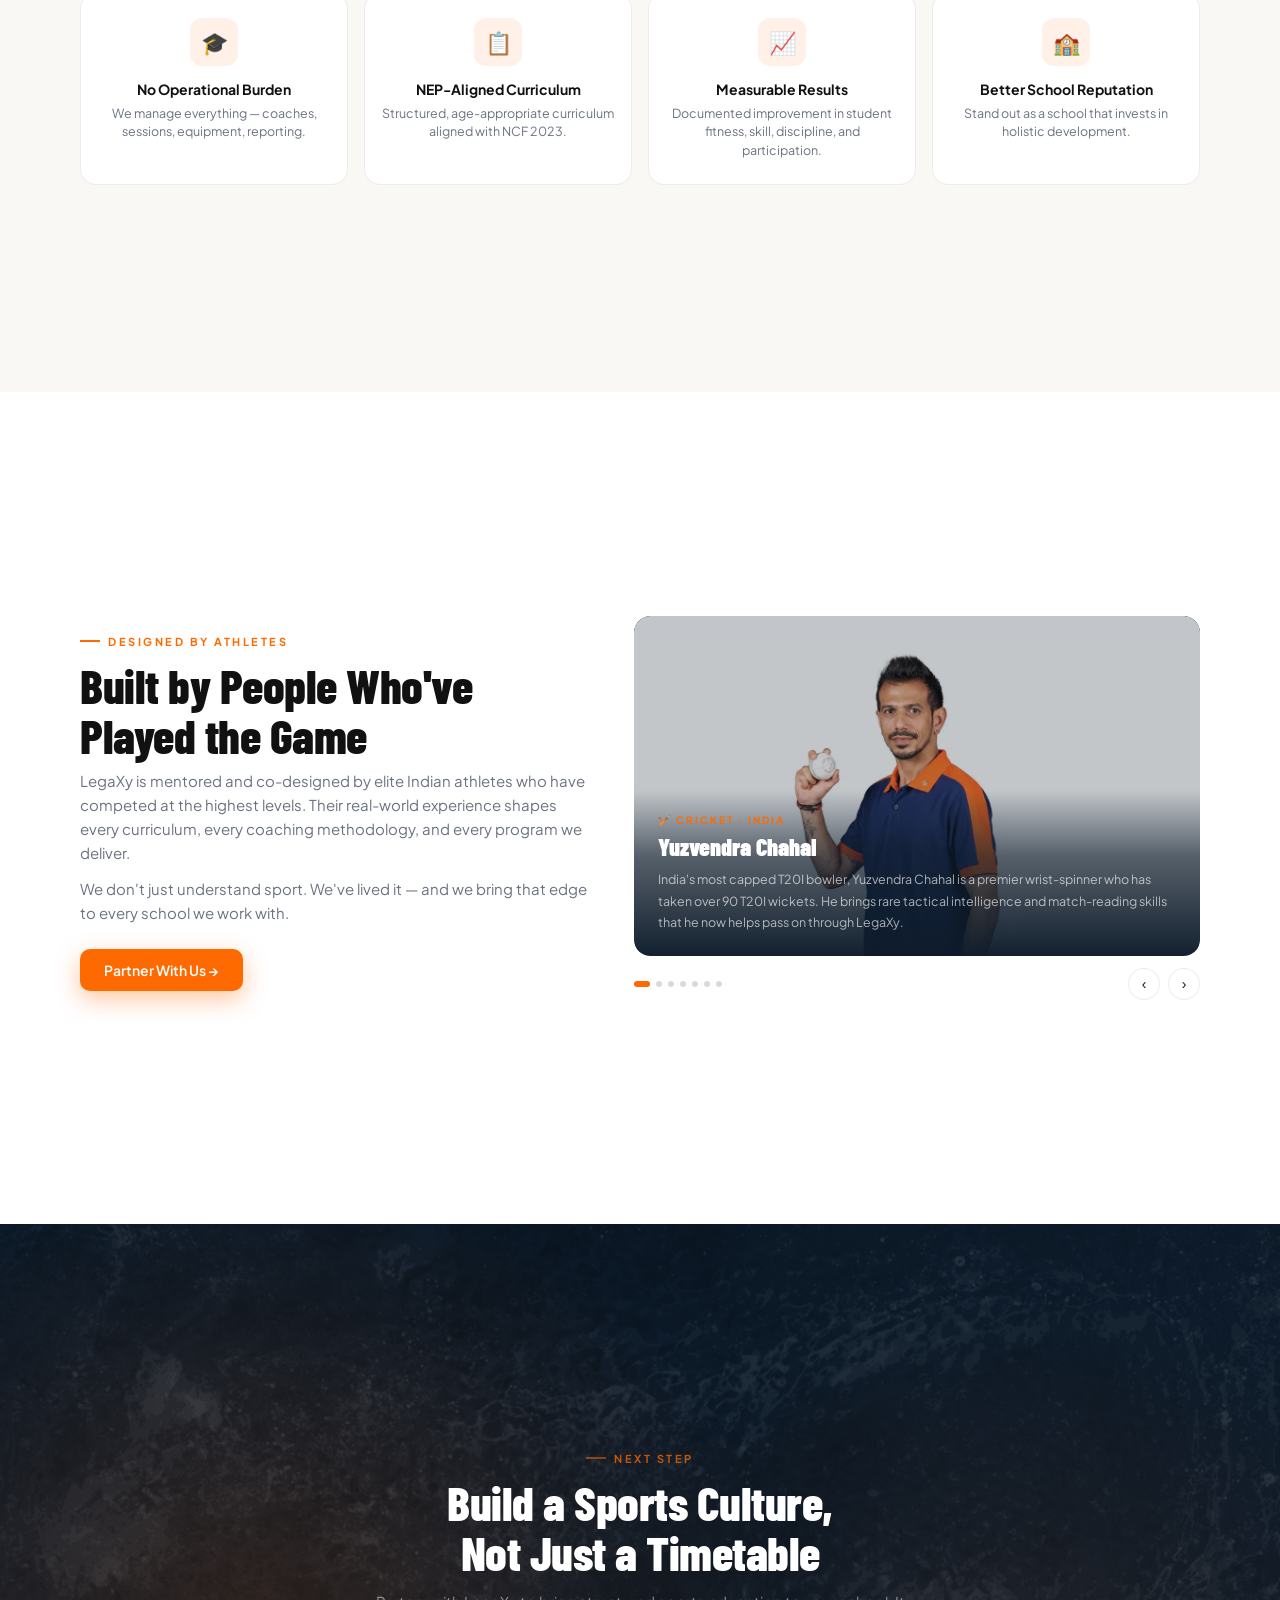
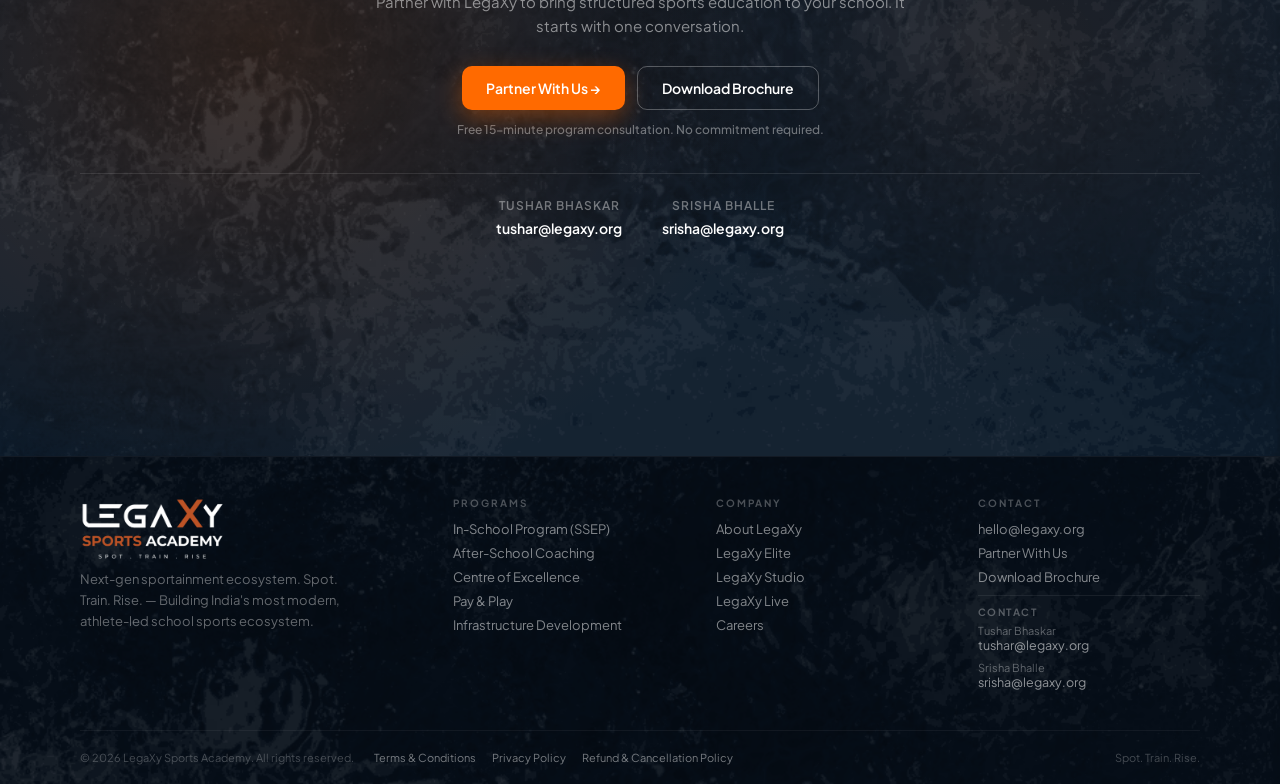
==== commit 93dbe872: "Cut per-frame compositing work while scrolling - Replace the blended (mix-blend-mode) glass texture " ====
--- a/index.html
+++ b/index.html
@@ -74,11 +74,9 @@
     inset: 0;
     z-index: 1; /* Sets the texture right behind the container content */
     pointer-events: none;
-    background-image: url('glass-texture.webp');
+    background-image: url('glass-texture-alpha.webp');
     background-size: cover;
     background-position: center;
-    mix-blend-mode: overlay; /* Blends perfectly with dark navy and gradients */
-    opacity: 0.35;
 }
 
 /* ══════════ HERO ══════════ */
@@ -588,7 +586,7 @@
   }
 }
 
-@media(max-width:768px){.glass-overlay{mix-blend-mode:normal;opacity:0.06;}.hero::before{display:none;}}
+.hero::before{display:none;}
 </style>
 </head>
 <body>
